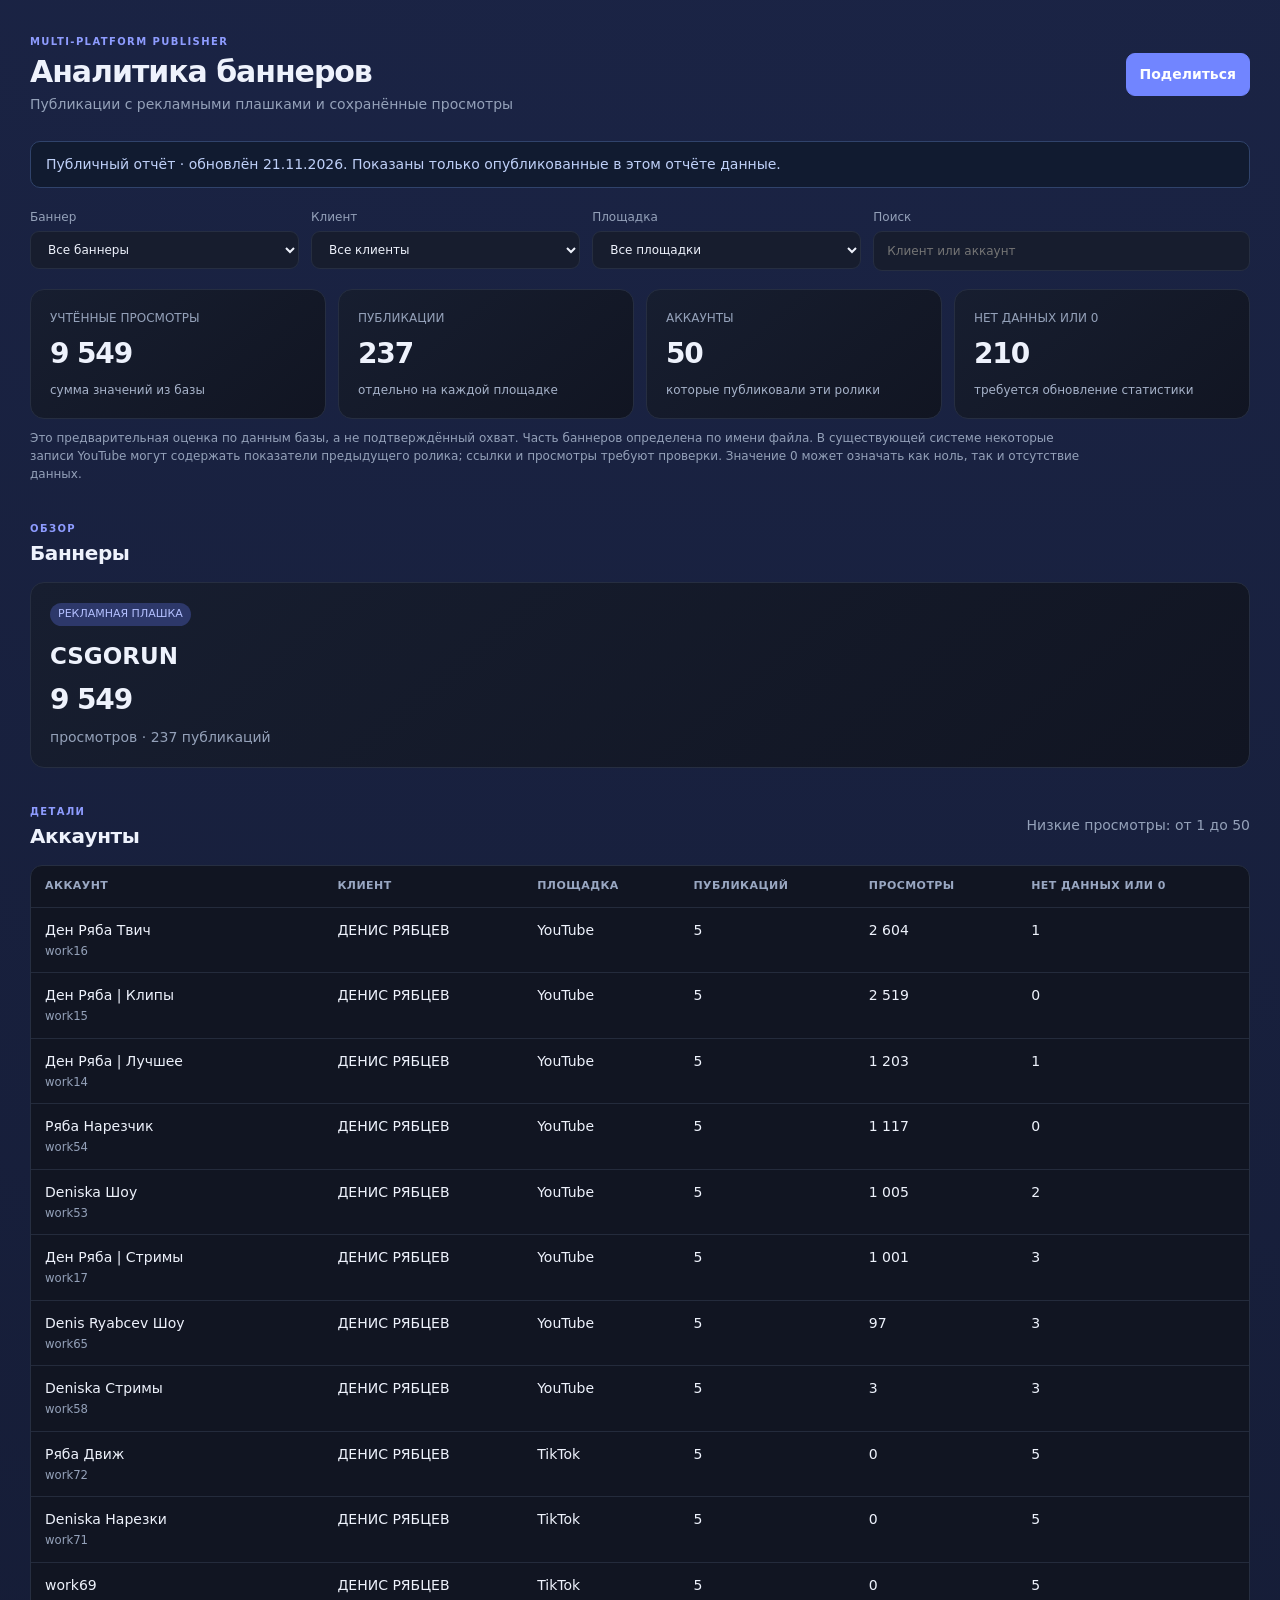
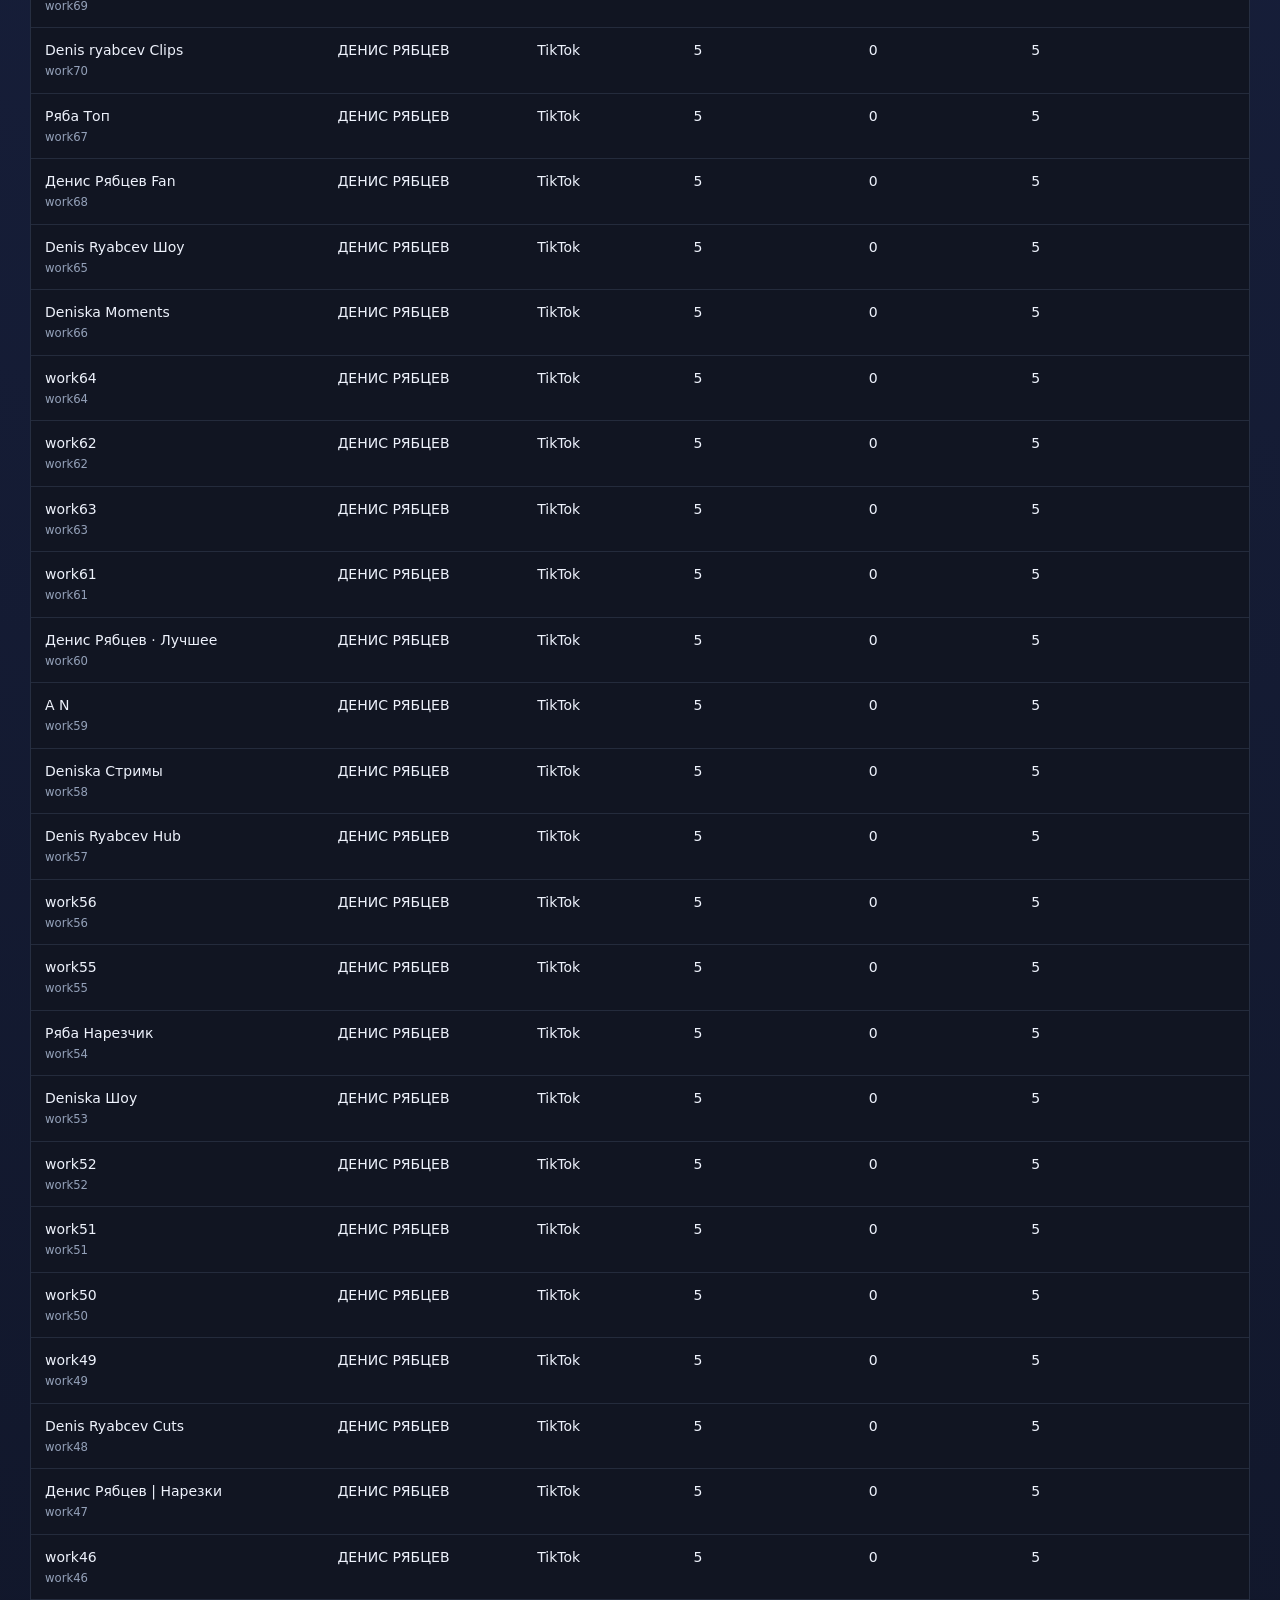
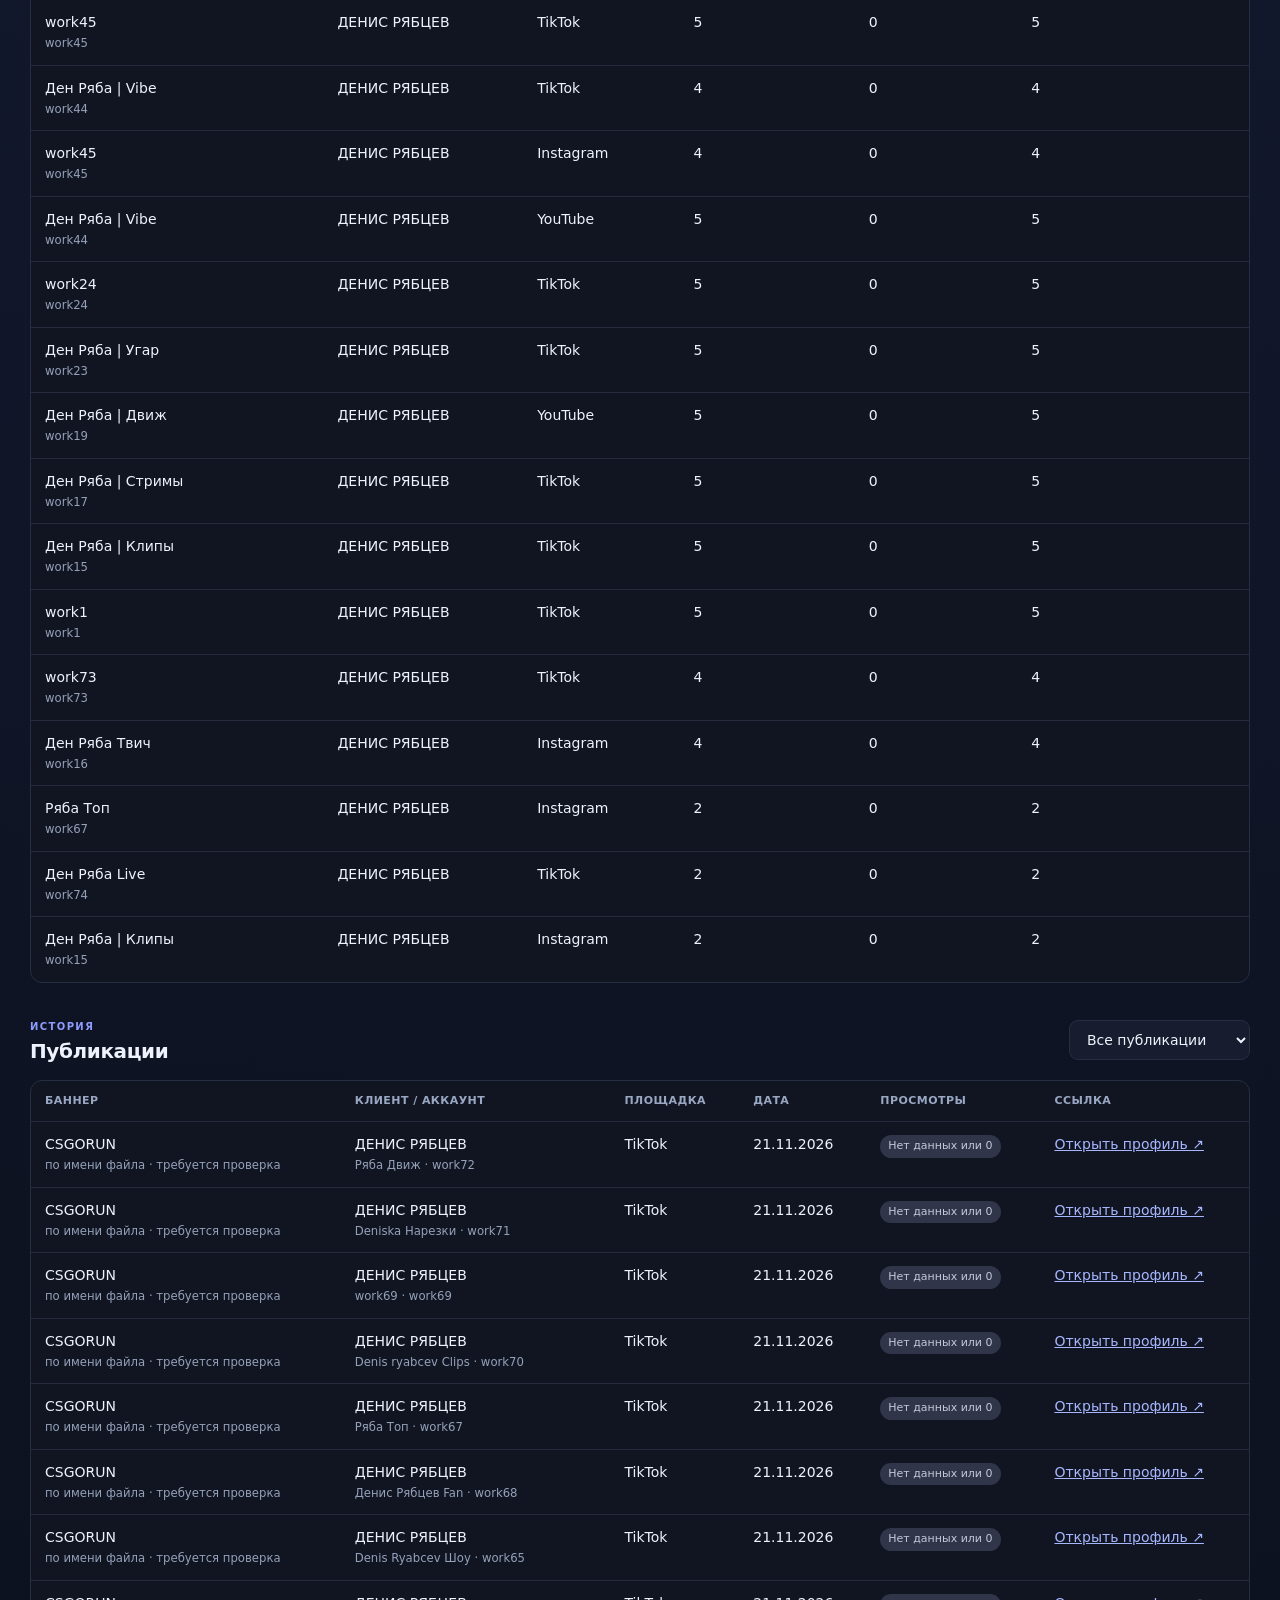
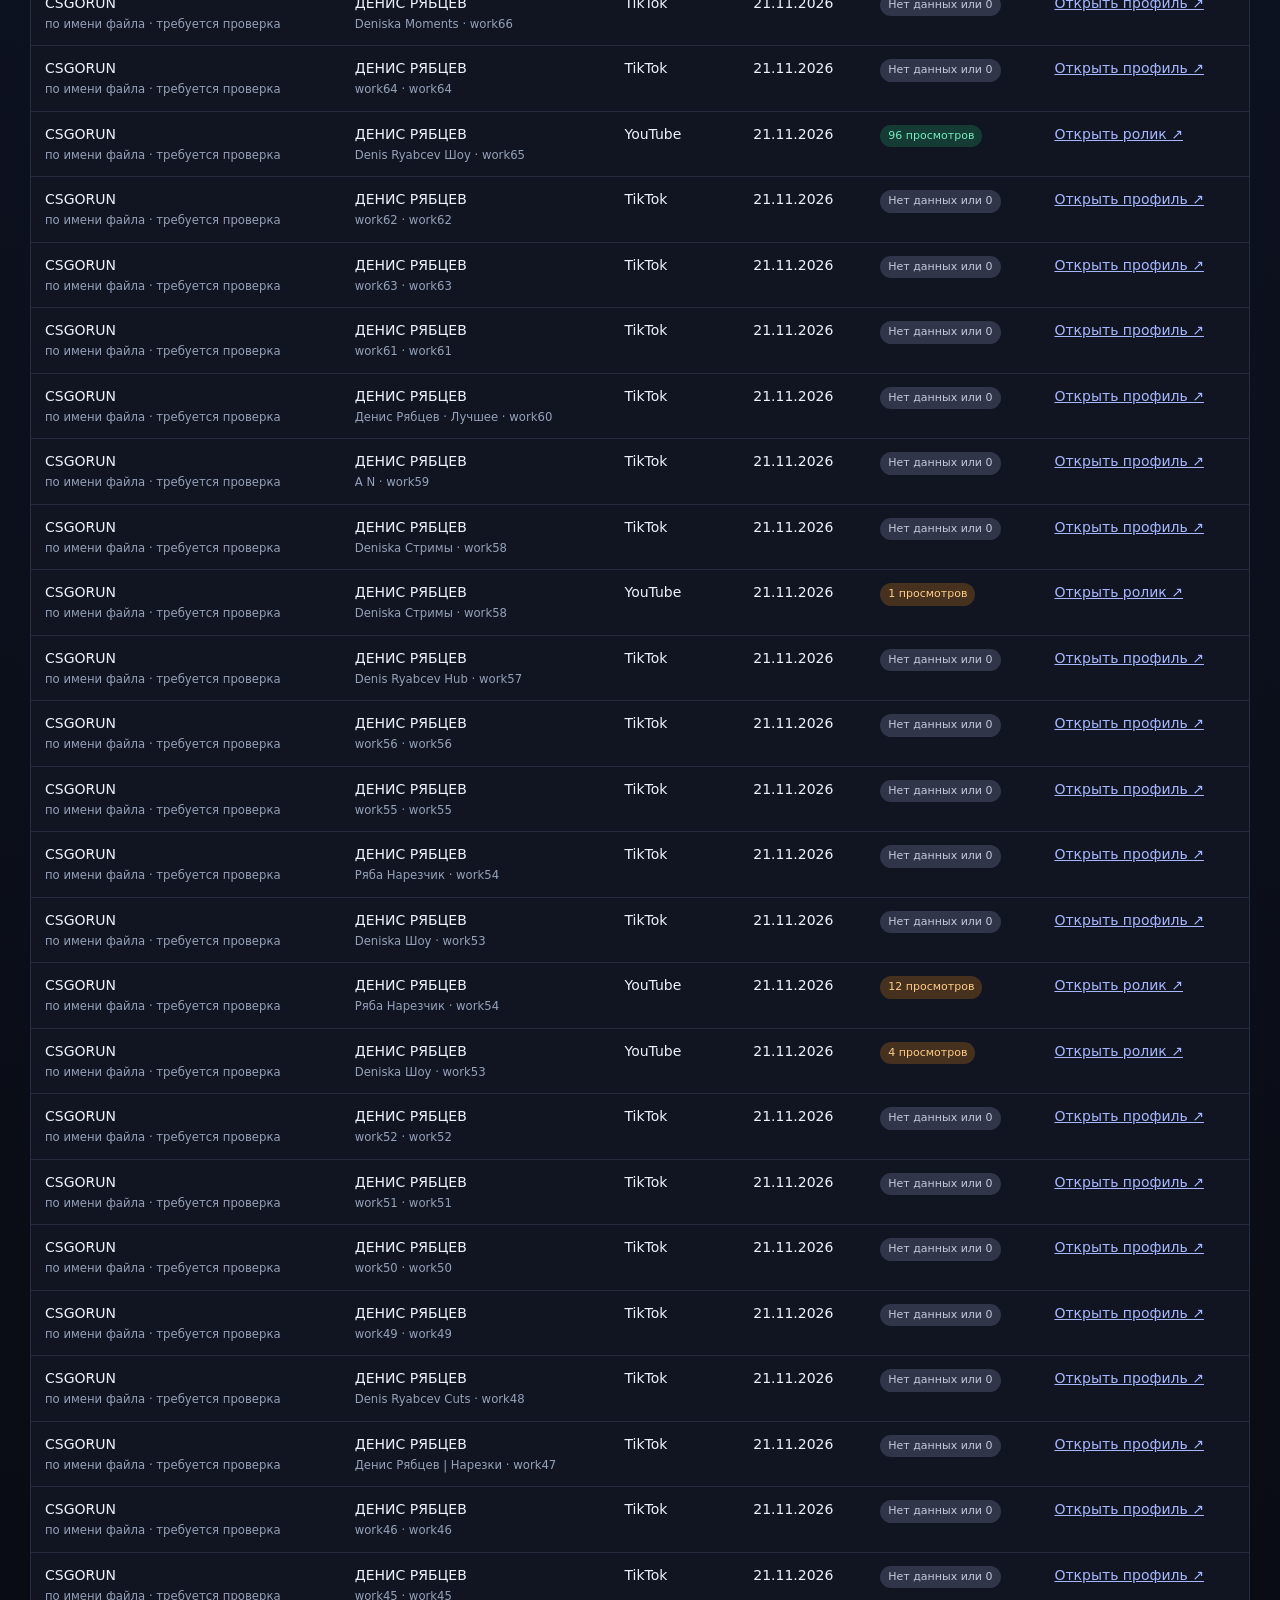
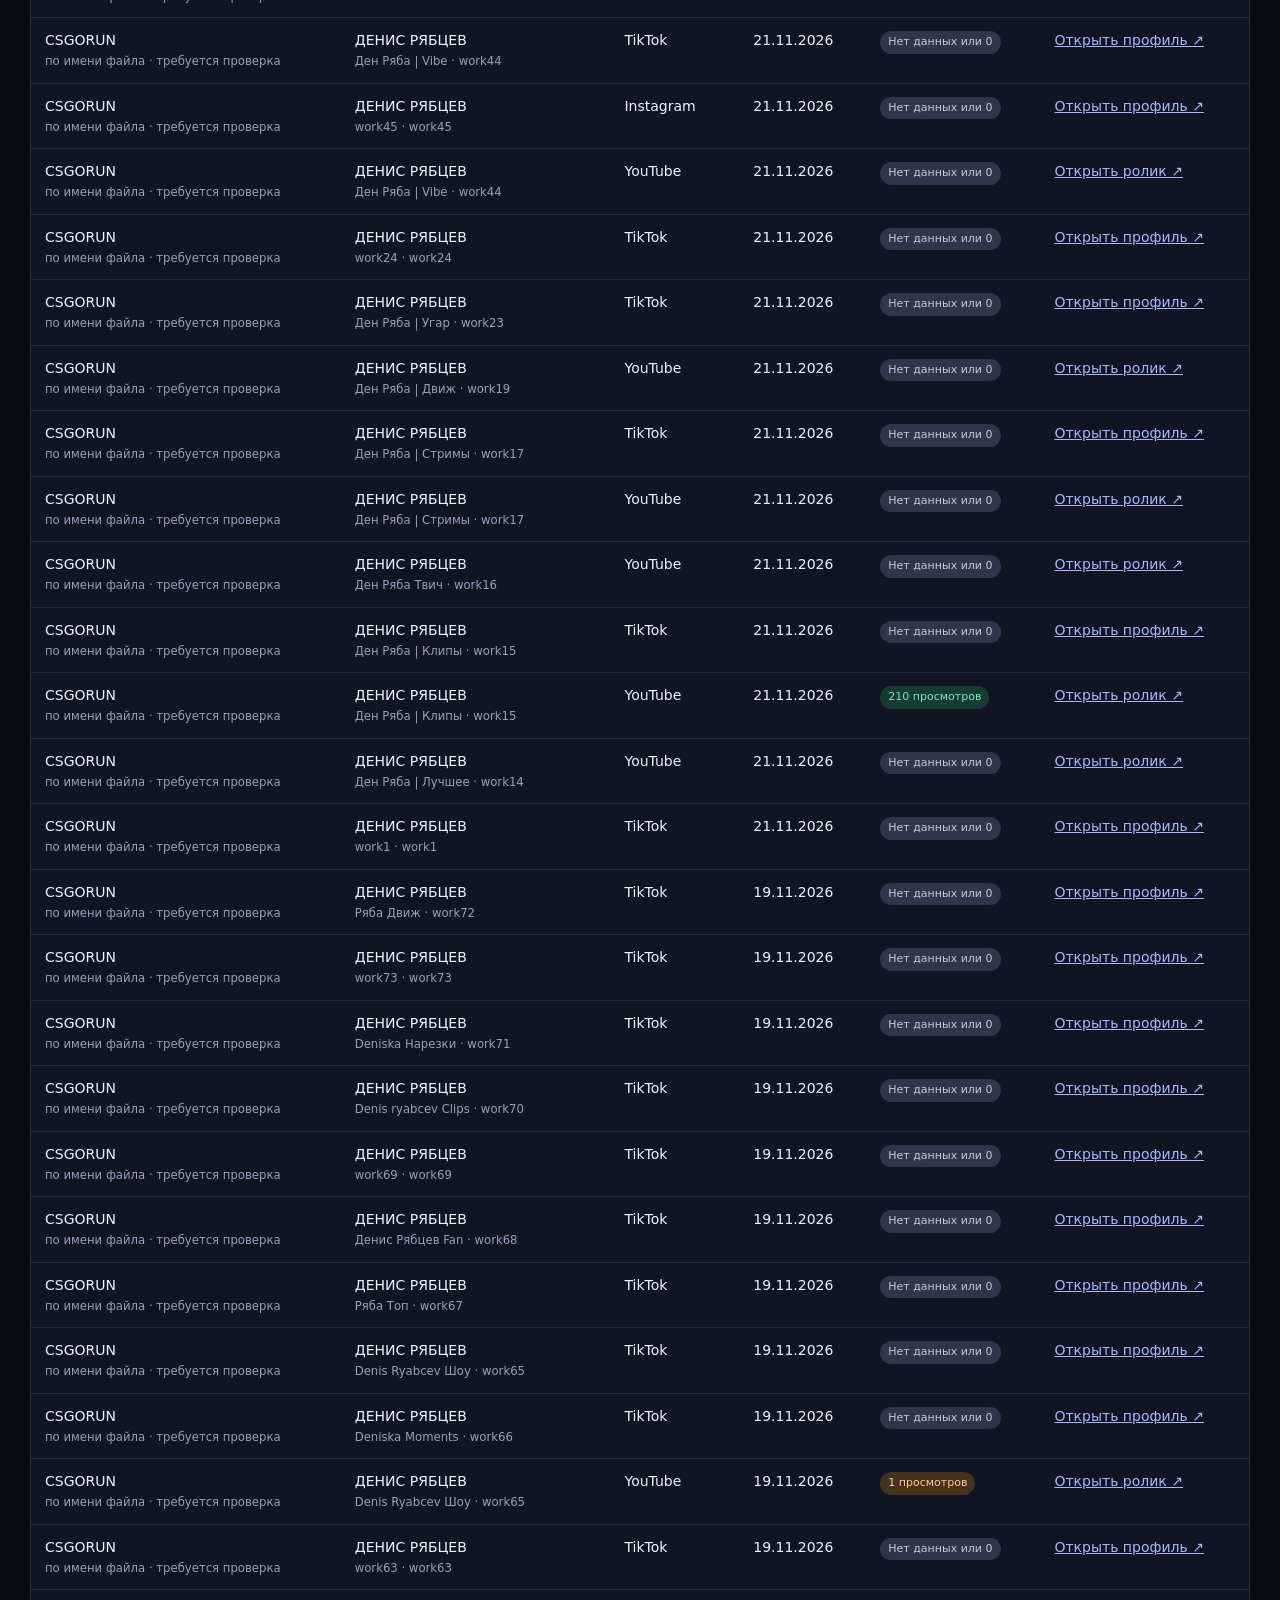
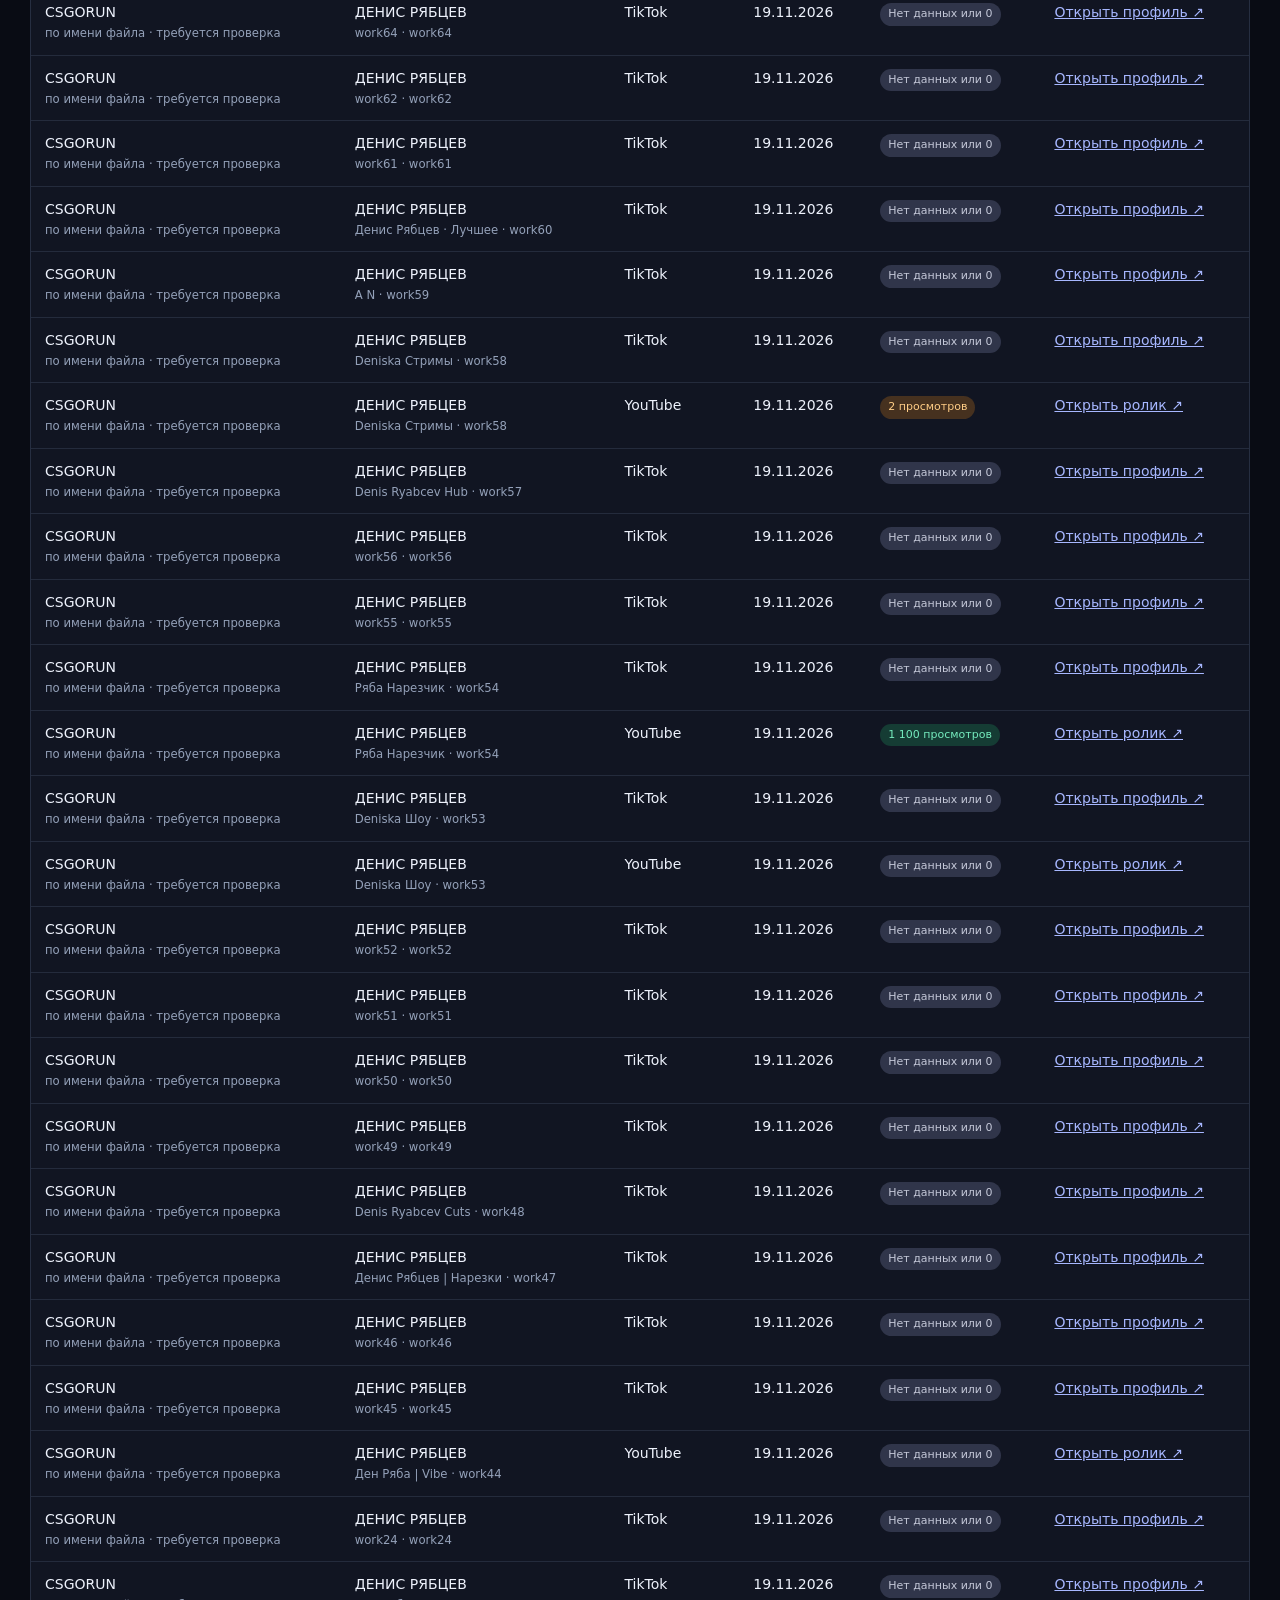
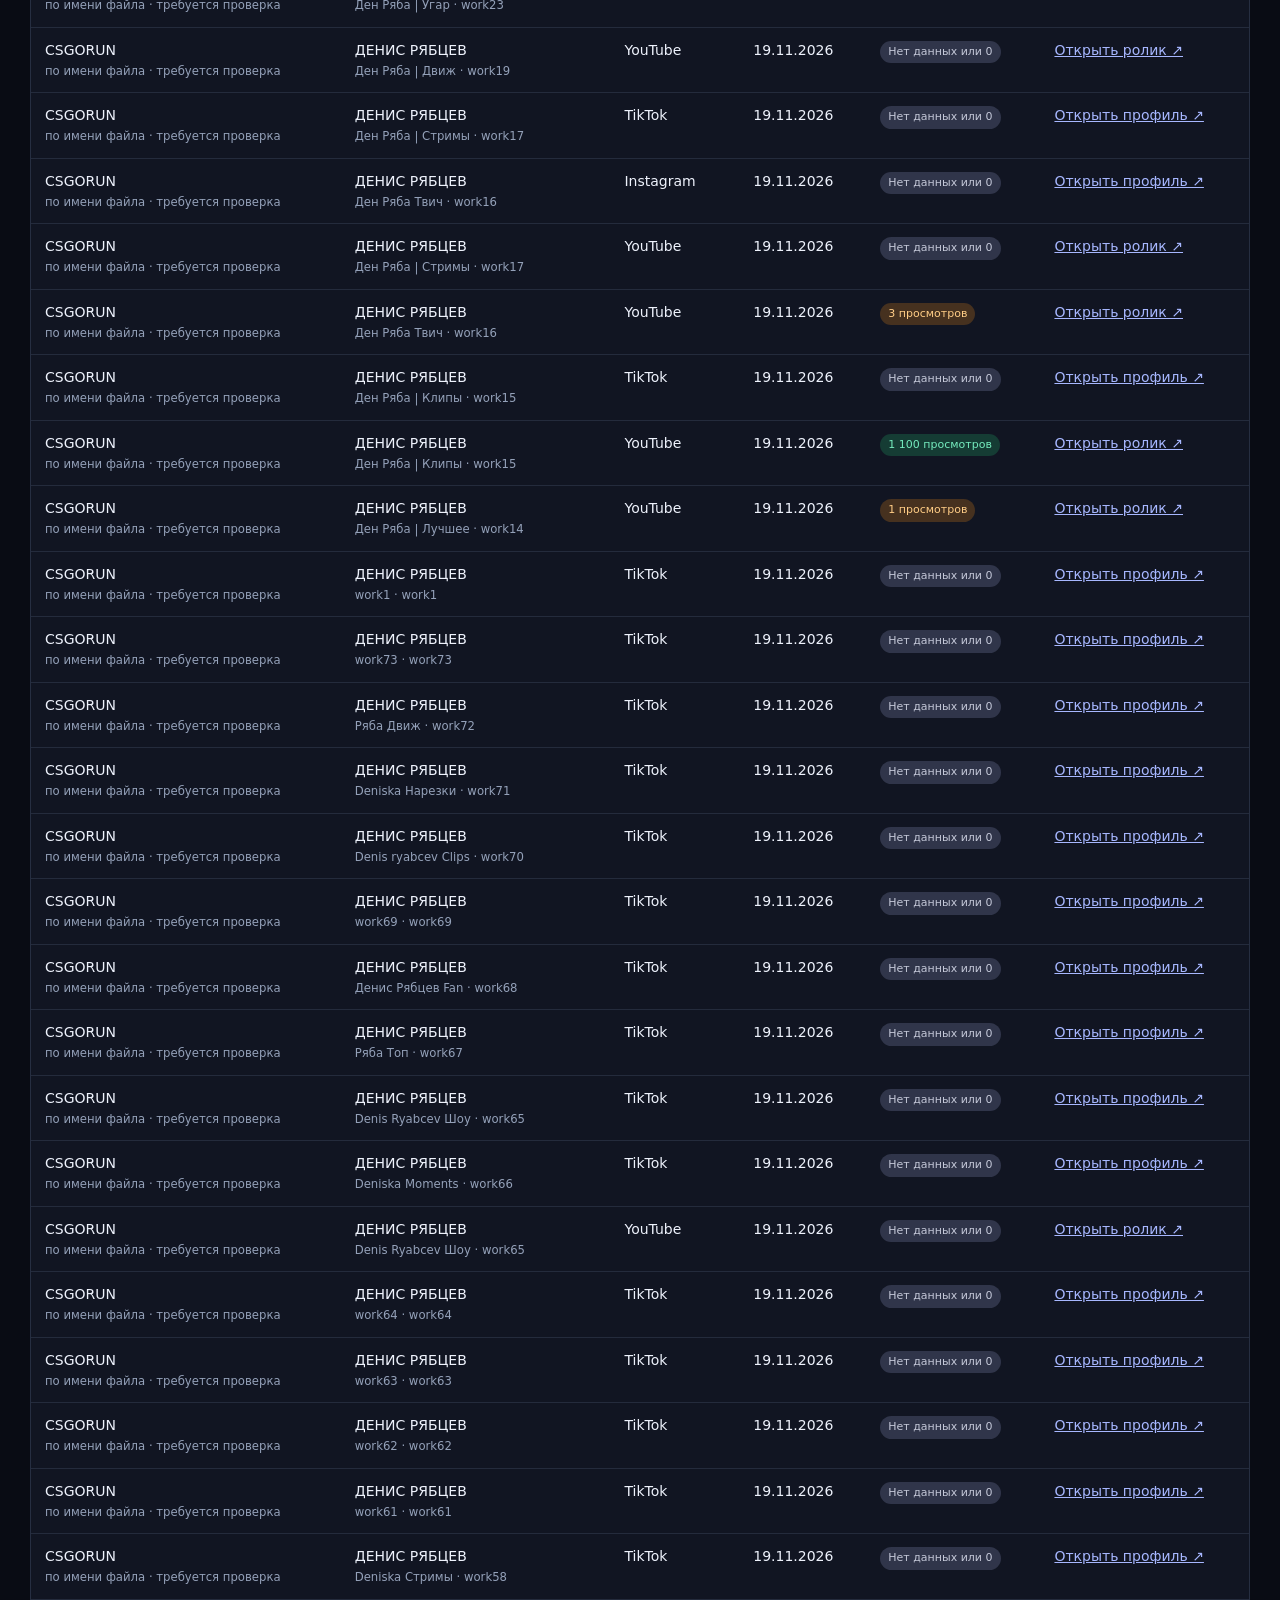
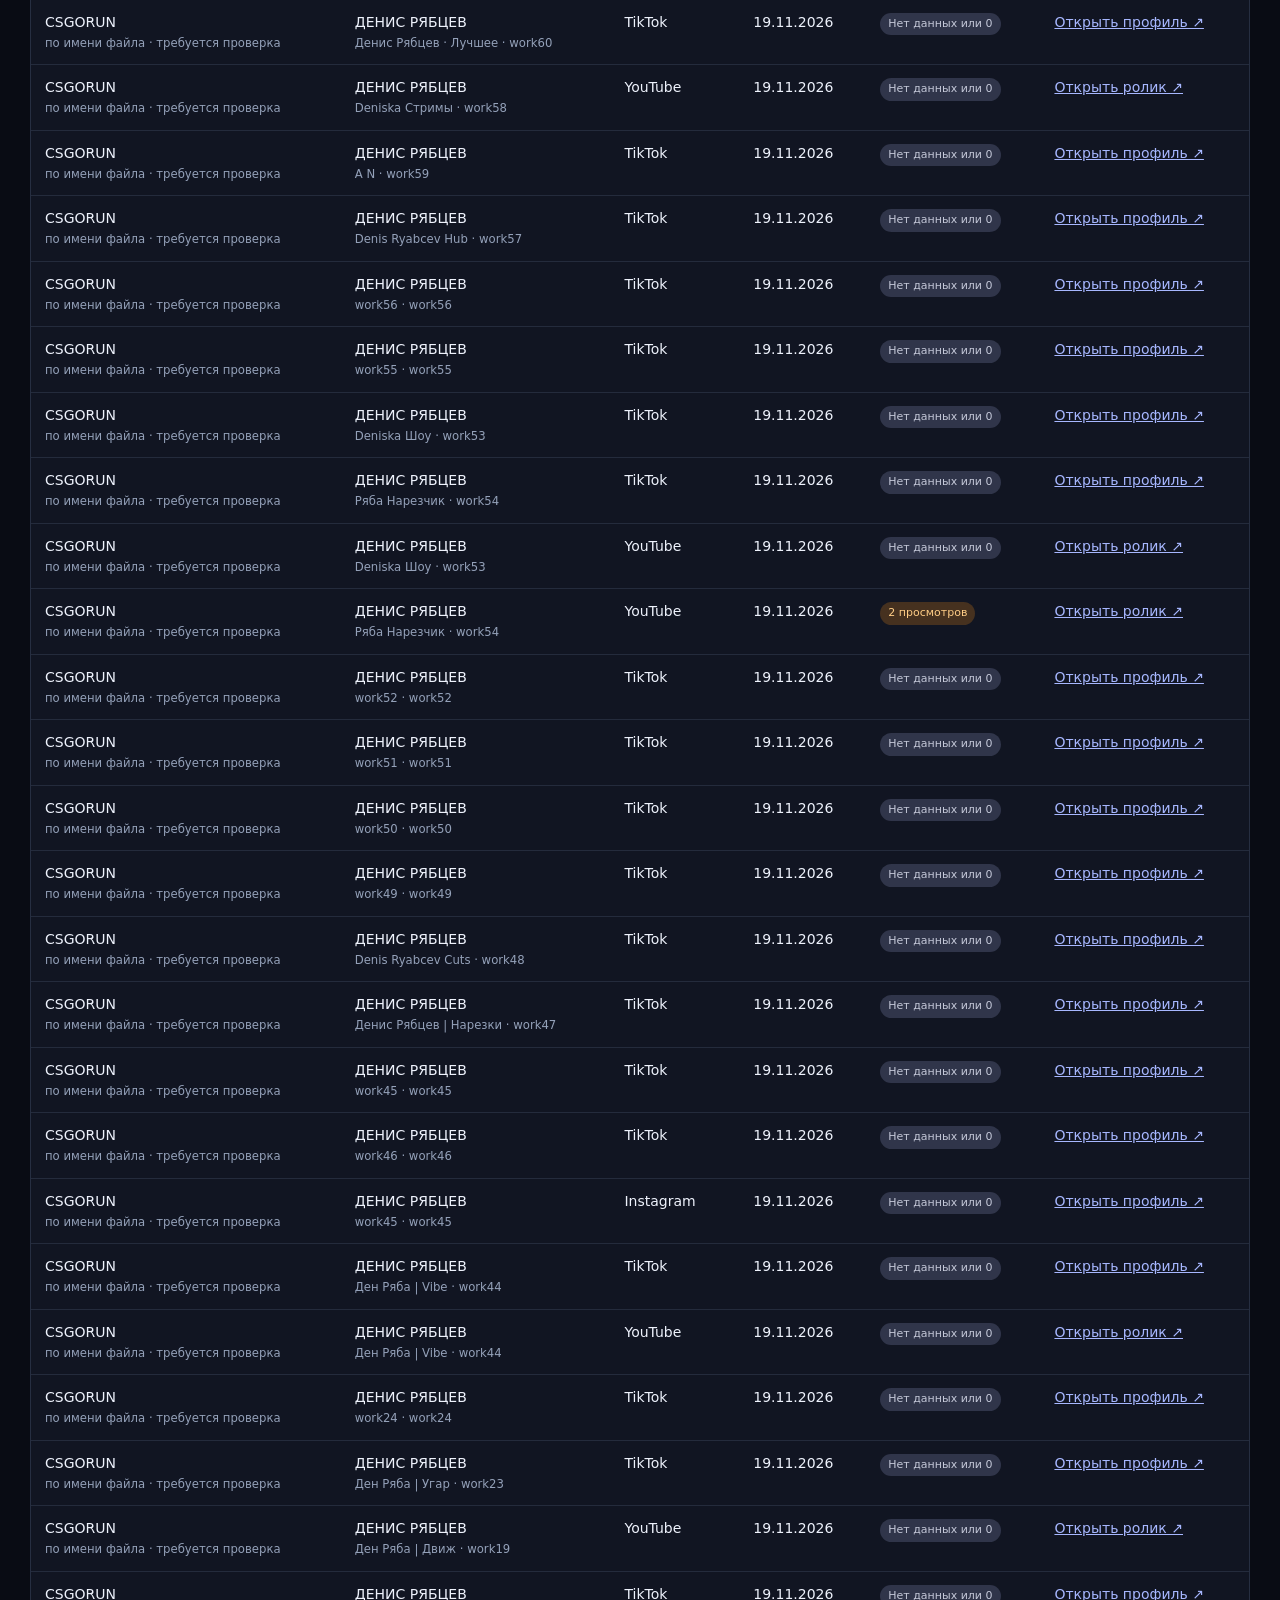
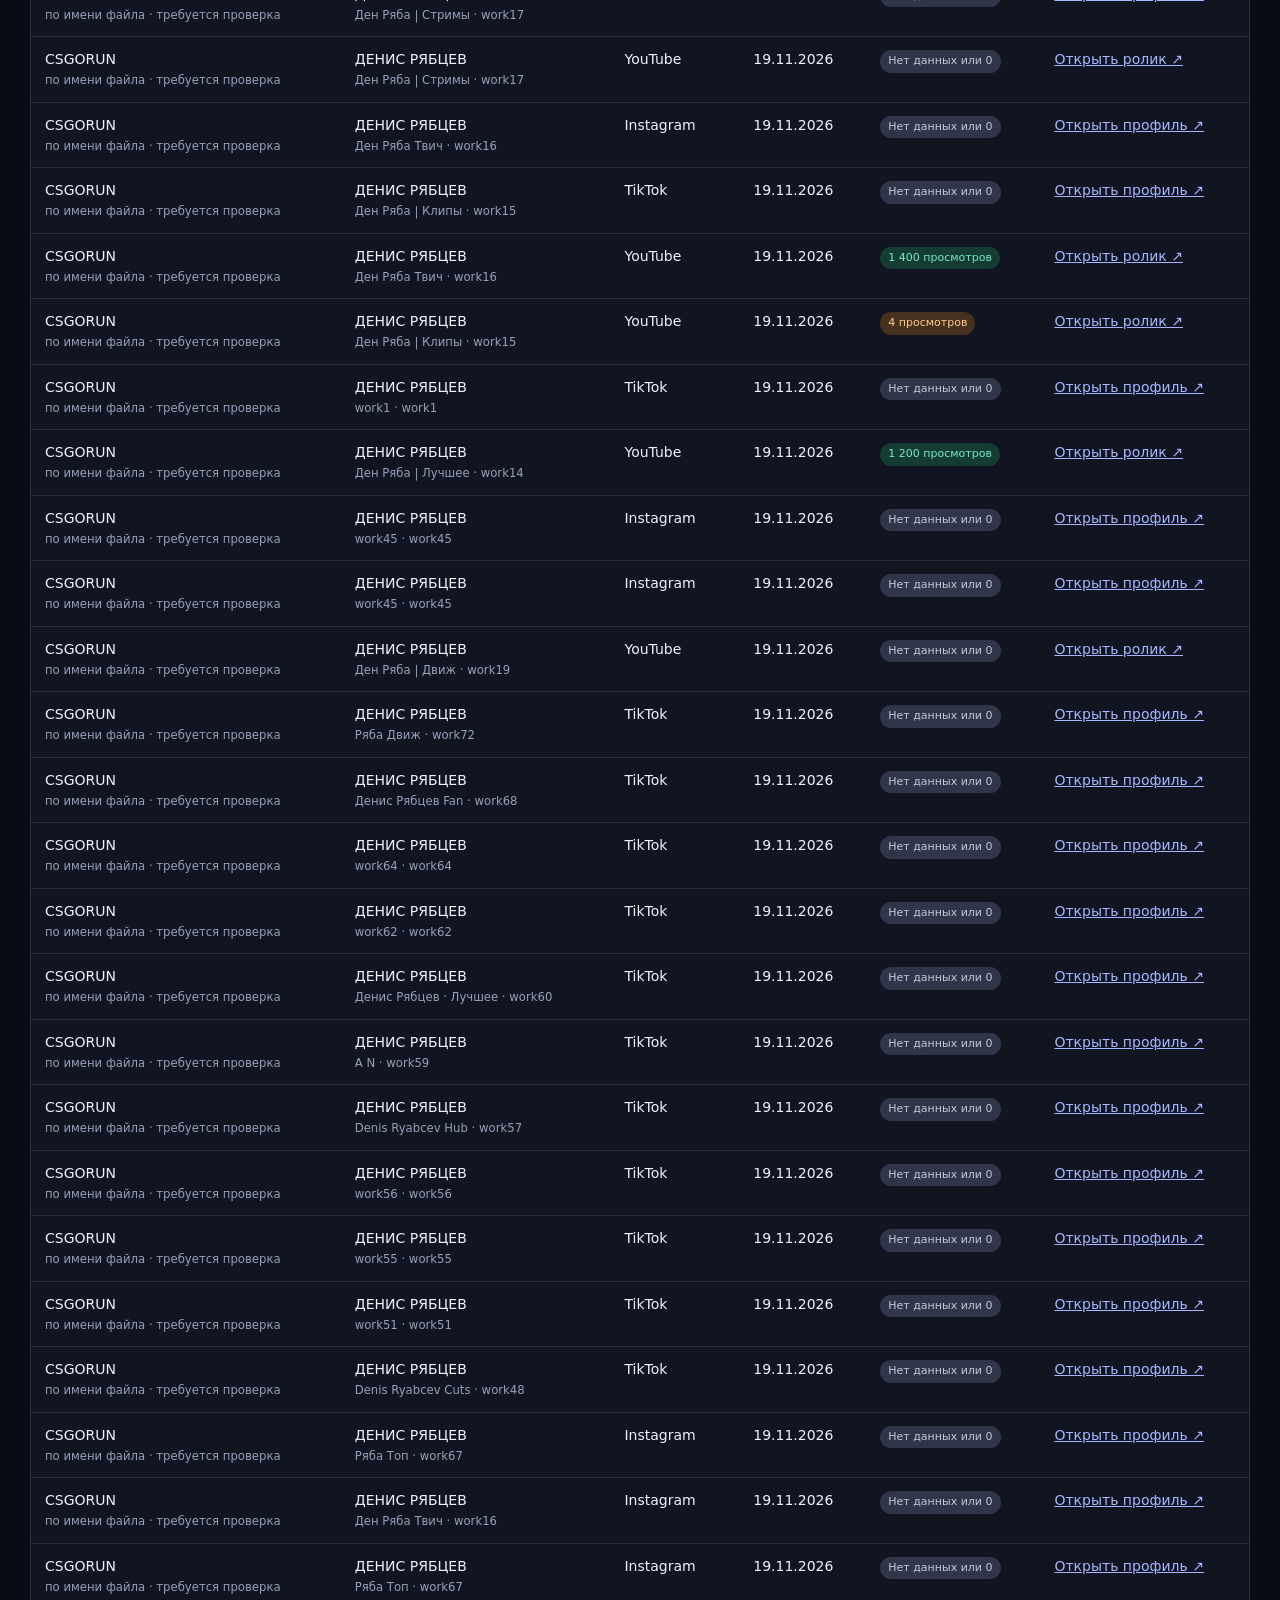
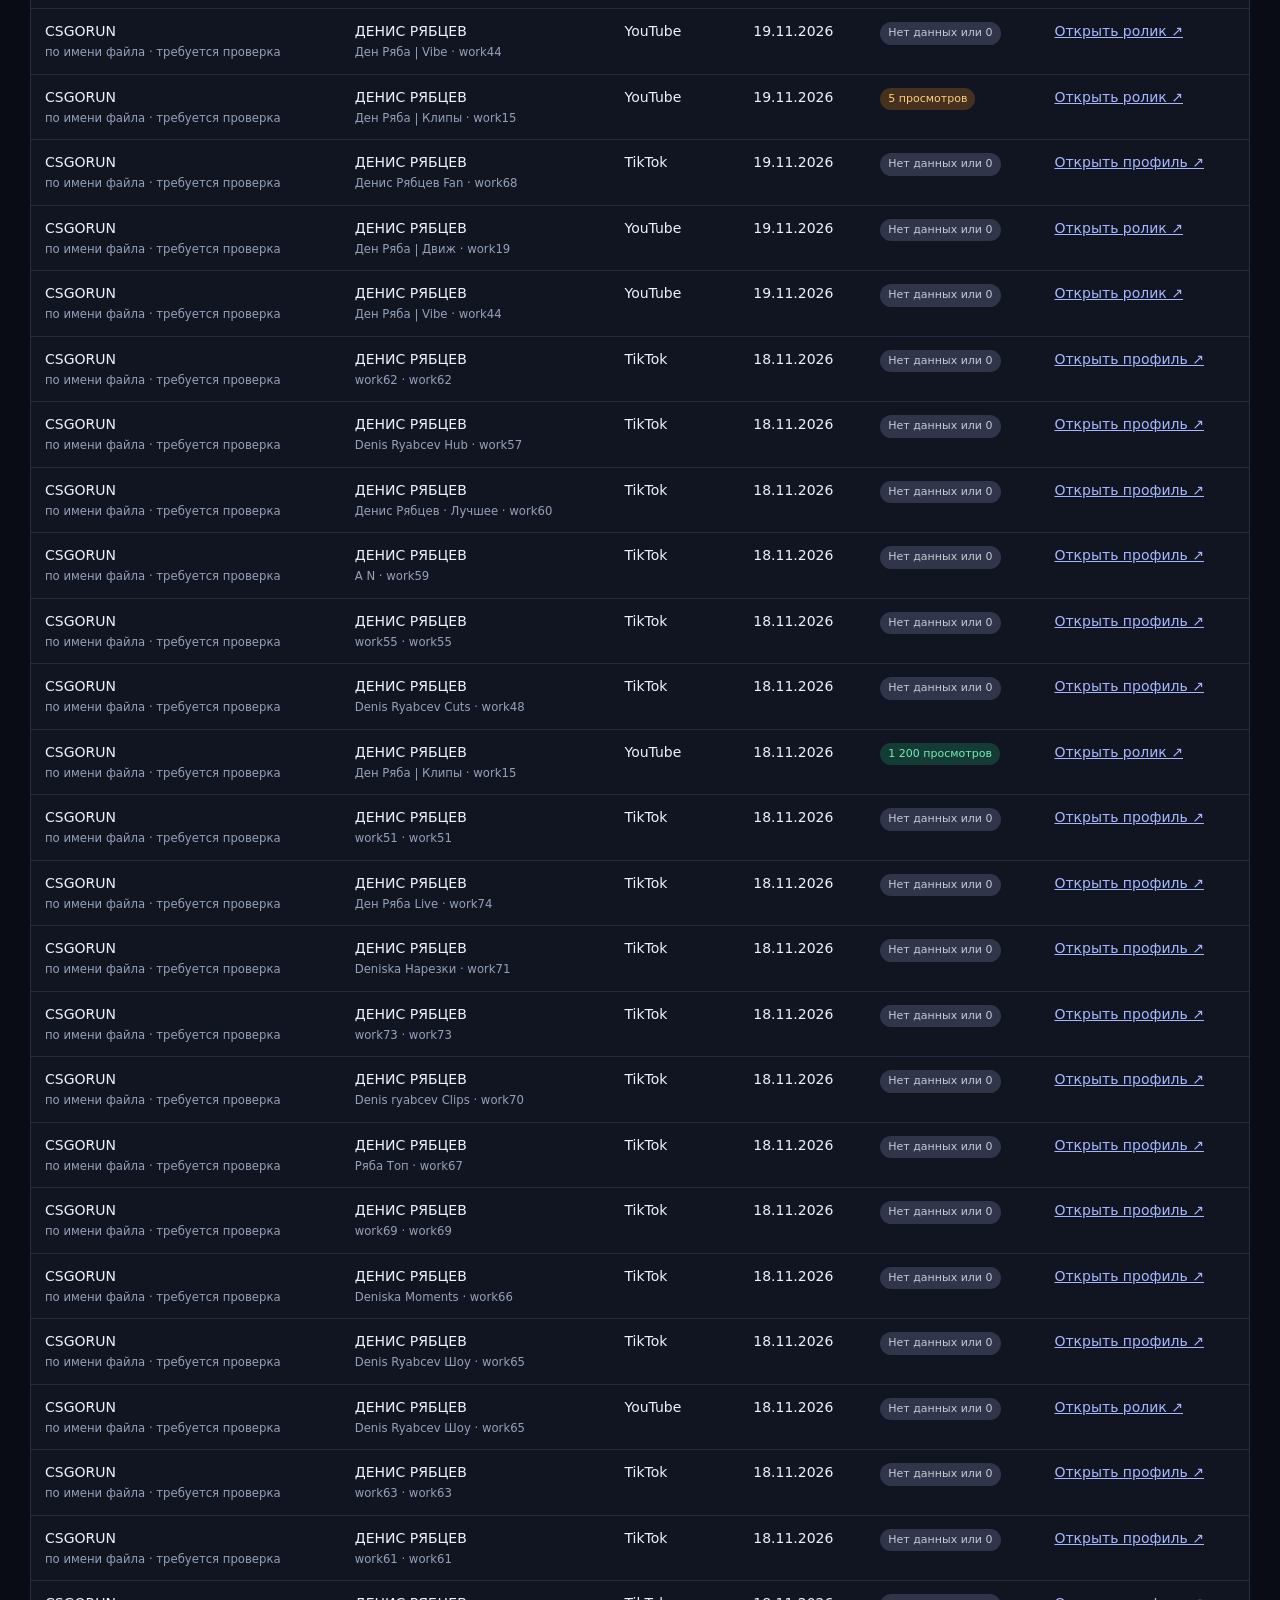
==== csgorun/index.html @ 3b5a2d5f "Publish banner reports" ====
<!doctype html>
<html lang="ru">
<head>
  <meta charset="utf-8">
  <meta name="viewport" content="width=device-width, initial-scale=1">
  <title>Аналитика рекламных баннеров</title>
  <link rel="stylesheet" href="banner-analytics.css">
</head>
<body>
  <main class="shell">
    <header class="top">
      <div><div class="eyebrow">MULTI-PLATFORM PUBLISHER</div><h1>Аналитика баннеров</h1><p>Публикации с рекламными плашками и сохранённые просмотры</p></div>
      <div class="top-actions"><a class="button ghost local-only" href="/">← Панель</a><button id="scan" class="button ghost local-only">Искать баннеры</button><button id="share" class="button primary">Поделиться</button></div>
    </header>
    <div id="notice" class="notice">Загружаем данные…</div>
    <section class="filters">
      <label>Баннер <select id="banner"><option value="">Все баннеры</option></select></label>
      <label>Клиент <select id="person"><option value="">Все клиенты</option></select></label>
      <label>Площадка <select id="platform"><option value="">Все площадки</option><option value="youtube">YouTube</option><option value="tiktok">TikTok</option><option value="instagram">Instagram</option></select></label>
      <label>Поиск <input id="search" placeholder="Клиент или аккаунт"></label>
    </section>
    <section class="metrics" id="metrics"></section>
    <p class="explanation">Это предварительная оценка по данным базы, а не подтверждённый охват. Часть баннеров определена по имени файла. В существующей системе некоторые записи YouTube могут содержать показатели предыдущего ролика; ссылки и просмотры требуют проверки. Значение 0 может означать как ноль, так и отсутствие данных.</p>
    <section><div class="section-head"><div><span class="eyebrow">ОБЗОР</span><h2>Баннеры</h2></div></div><div class="banner-cards" id="cards"></div></section>
    <section><div class="section-head"><div><span class="eyebrow">ДЕТАЛИ</span><h2>Аккаунты</h2></div><span class="muted">Низкие просмотры: от 1 до 50</span></div><div id="accounts"></div></section>
    <section><div class="section-head"><div><span class="eyebrow">ИСТОРИЯ</span><h2>Публикации</h2></div><select id="view-filter" aria-label="Фильтр просмотров"><option value="all">Все публикации</option><option value="low">Мало просмотров</option><option value="unknown">Нет данных или 0</option></select></div><div id="publications"></div></section>
    <section class="local-only"><div class="section-head"><div><span class="eyebrow">ПРОВЕРКА</span><h2>Неопределённые публикации</h2><p>Можно вручную указать баннер. Показаны последние 500 записей с именем файла.</p></div><button class="button ghost" id="toggle-unassigned">Показать</button></div><div id="unassigned" hidden></div></section>
    <footer>Статистика по рекламным плашкам · Не является измерением уникальных зрителей</footer>
  </main>
  <script src="banner-analytics.js"></script>
</body>
</html>
---- csgorun/banner-analytics.css ----
:root{color-scheme:dark;--bg:#090c14;--panel:#121725;--line:#262e41;--text:#eef2fc;--muted:#94a1b9;--accent:#7a8cff;--green:#41d2a2}
*{box-sizing:border-box}body{margin:0;background:radial-gradient(circle at 65% -10%,#202b54 0,transparent 38%),var(--bg);color:var(--text);font:14px/1.5 system-ui,-apple-system,Segoe UI,sans-serif}.shell{max-width:1440px;margin:auto;padding:34px 30px}.top,.section-head{display:flex;align-items:center;justify-content:space-between;gap:16px}.top{margin-bottom:26px}.top-actions{display:flex;gap:8px;flex-wrap:wrap}h1,h2,p{margin:0}h1{font-size:30px;letter-spacing:-.035em}h2{font-size:20px;letter-spacing:-.02em}.top p,.section-head p,.muted{color:var(--muted)}.eyebrow{font-size:10px;font-weight:800;color:#8e9cff;letter-spacing:.14em}.button,select,input{border:1px solid var(--line);border-radius:9px;color:var(--text);background:#171d2e;padding:10px 13px;font:inherit}.button{cursor:pointer;text-decoration:none;text-align:center;font-weight:650}.button:hover{border-color:#7282e1}.primary{background:#7185ff;color:#fff;border-color:#7185ff}.ghost{background:#171d2e}.notice{border:1px solid #30436b;color:#bfd0f8;background:#111b30;padding:12px 15px;border-radius:10px;margin-bottom:20px}.filters{display:grid;grid-template-columns:1fr 1fr 1fr 1.4fr;gap:12px;margin-bottom:18px}.filters label{display:flex;flex-direction:column;gap:5px;color:var(--muted);font-size:12px}select,input{width:100%;min-width:0}section{margin-bottom:32px}.metrics{display:grid;grid-template-columns:repeat(4,1fr);gap:12px;margin-bottom:10px}.metric,.banner-card{background:linear-gradient(140deg,#171e30,#111522);border:1px solid var(--line);border-radius:14px;padding:19px}.metric-label{color:var(--muted);font-size:12px}.metric-value{font-weight:750;font-size:28px;letter-spacing:-.04em;margin:6px 0}.metric-note{font-size:12px;color:#a6b2c9}.explanation{color:var(--muted);font-size:12px;margin-bottom:34px;max-width:1050px}.section-head{margin-bottom:14px}.banner-cards{display:grid;grid-template-columns:repeat(auto-fit,minmax(220px,1fr));gap:12px}.banner-card{cursor:pointer}.banner-card:hover{border-color:var(--accent)}.banner-card strong{font-size:18px}.banner-card .tag{display:inline-block;color:#b4c0ff;background:#2d386a;padding:3px 8px;border-radius:99px;font-size:11px}.big{font-size:23px;font-weight:750;margin:13px 0 0}.table-wrap{overflow:auto;border:1px solid var(--line);border-radius:12px;background:#111522}table{width:100%;border-collapse:collapse;text-align:left;min-width:750px}th,td{padding:12px 14px;border-bottom:1px solid #242b3c;vertical-align:top}tr:last-child td{border-bottom:0}th{color:#99a7c2;font-size:11px;text-transform:uppercase;letter-spacing:.04em}td small{display:block;color:var(--muted);margin-top:2px}.state{display:inline-block;border-radius:20px;padding:3px 8px;font-size:11px}.state.low{background:#46311f;color:#ffcd86}.state.unknown{background:#30354a;color:#c5c9d9}.state.ok{background:#153c34;color:#75ebbe}a{color:#a7b7ff}.text-button{color:#a7b7ff;background:none;border:0;cursor:pointer;font:inherit;padding:0}.empty{padding:24px;color:var(--muted);border:1px solid var(--line);border-radius:12px;background:#111522}.small{font-size:12px}.section-head select{width:auto}footer{padding:22px 0;color:#707e99;border-top:1px solid var(--line);font-size:12px}.public .local-only{display:none!important}@media(max-width:800px){.shell{padding:22px 16px}.top{align-items:flex-start;flex-direction:column}.filters,.metrics{grid-template-columns:repeat(2,1fr)}h1{font-size:26px}}
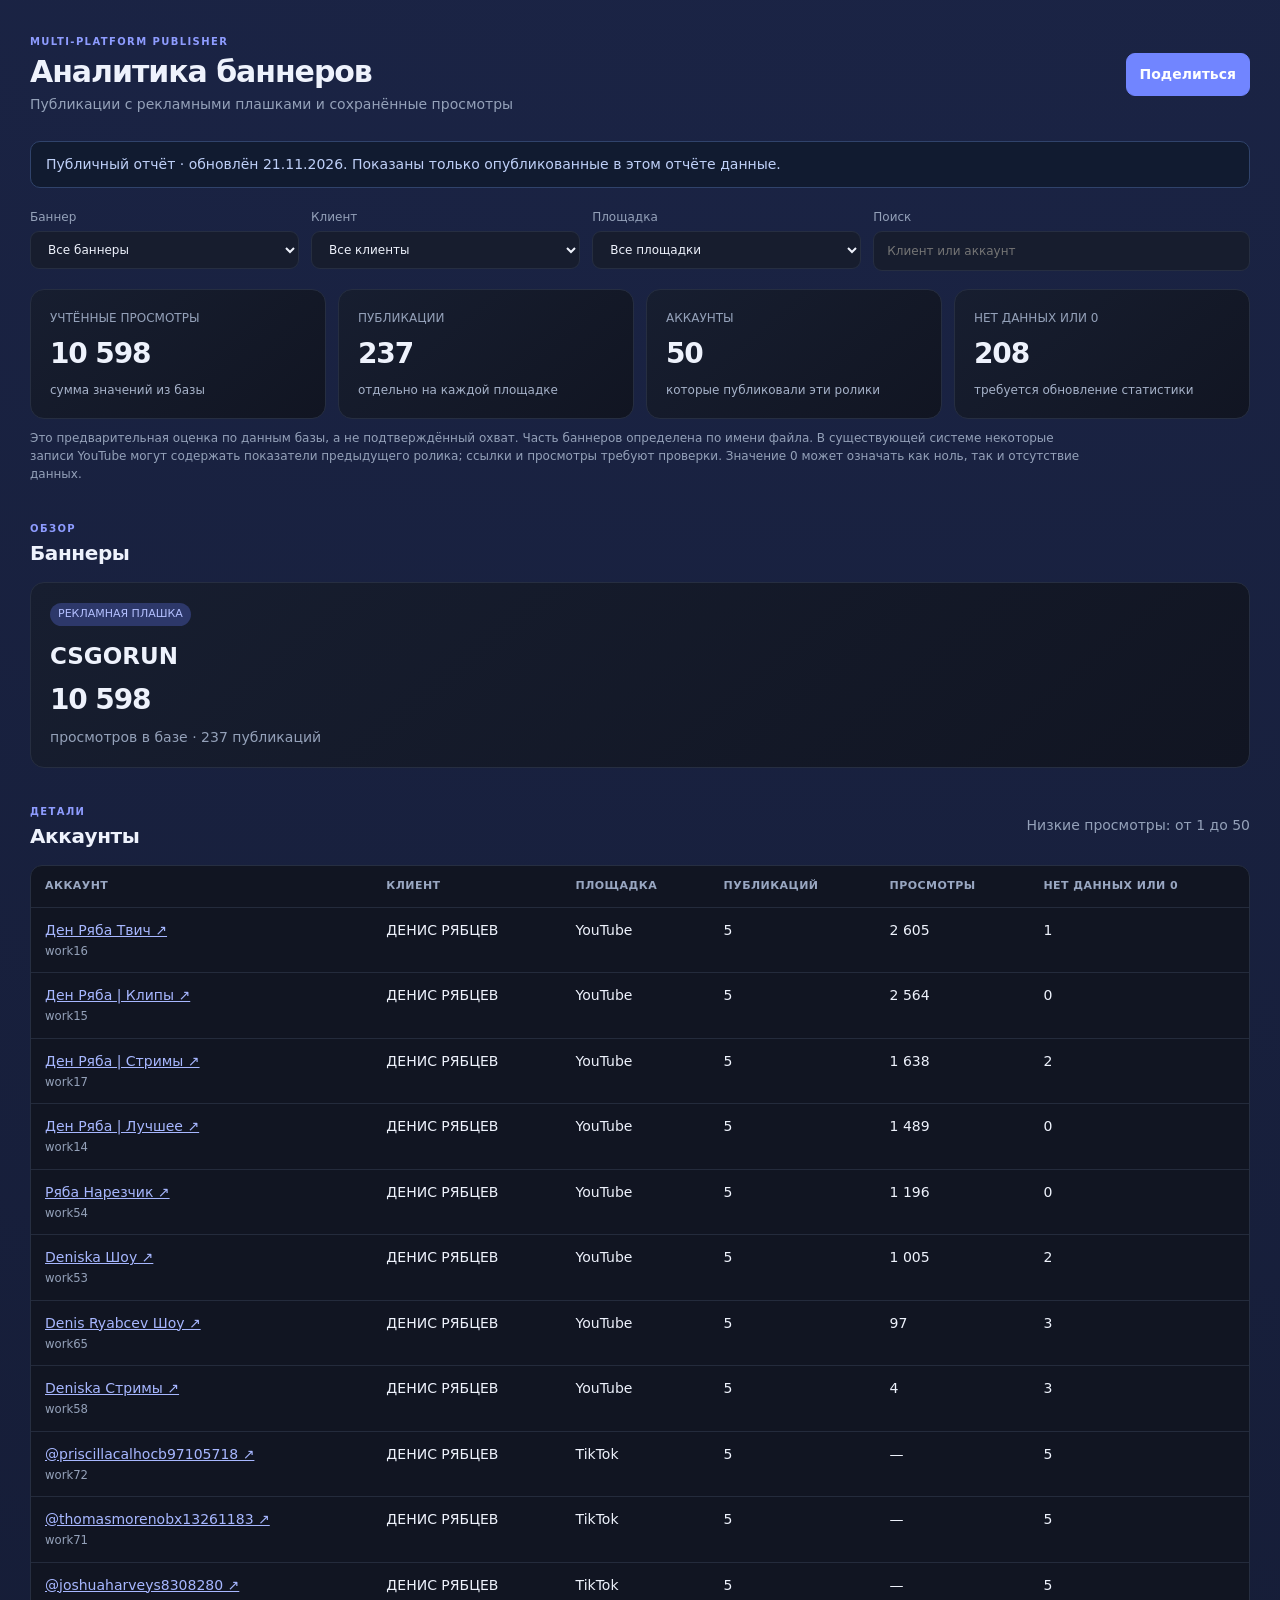
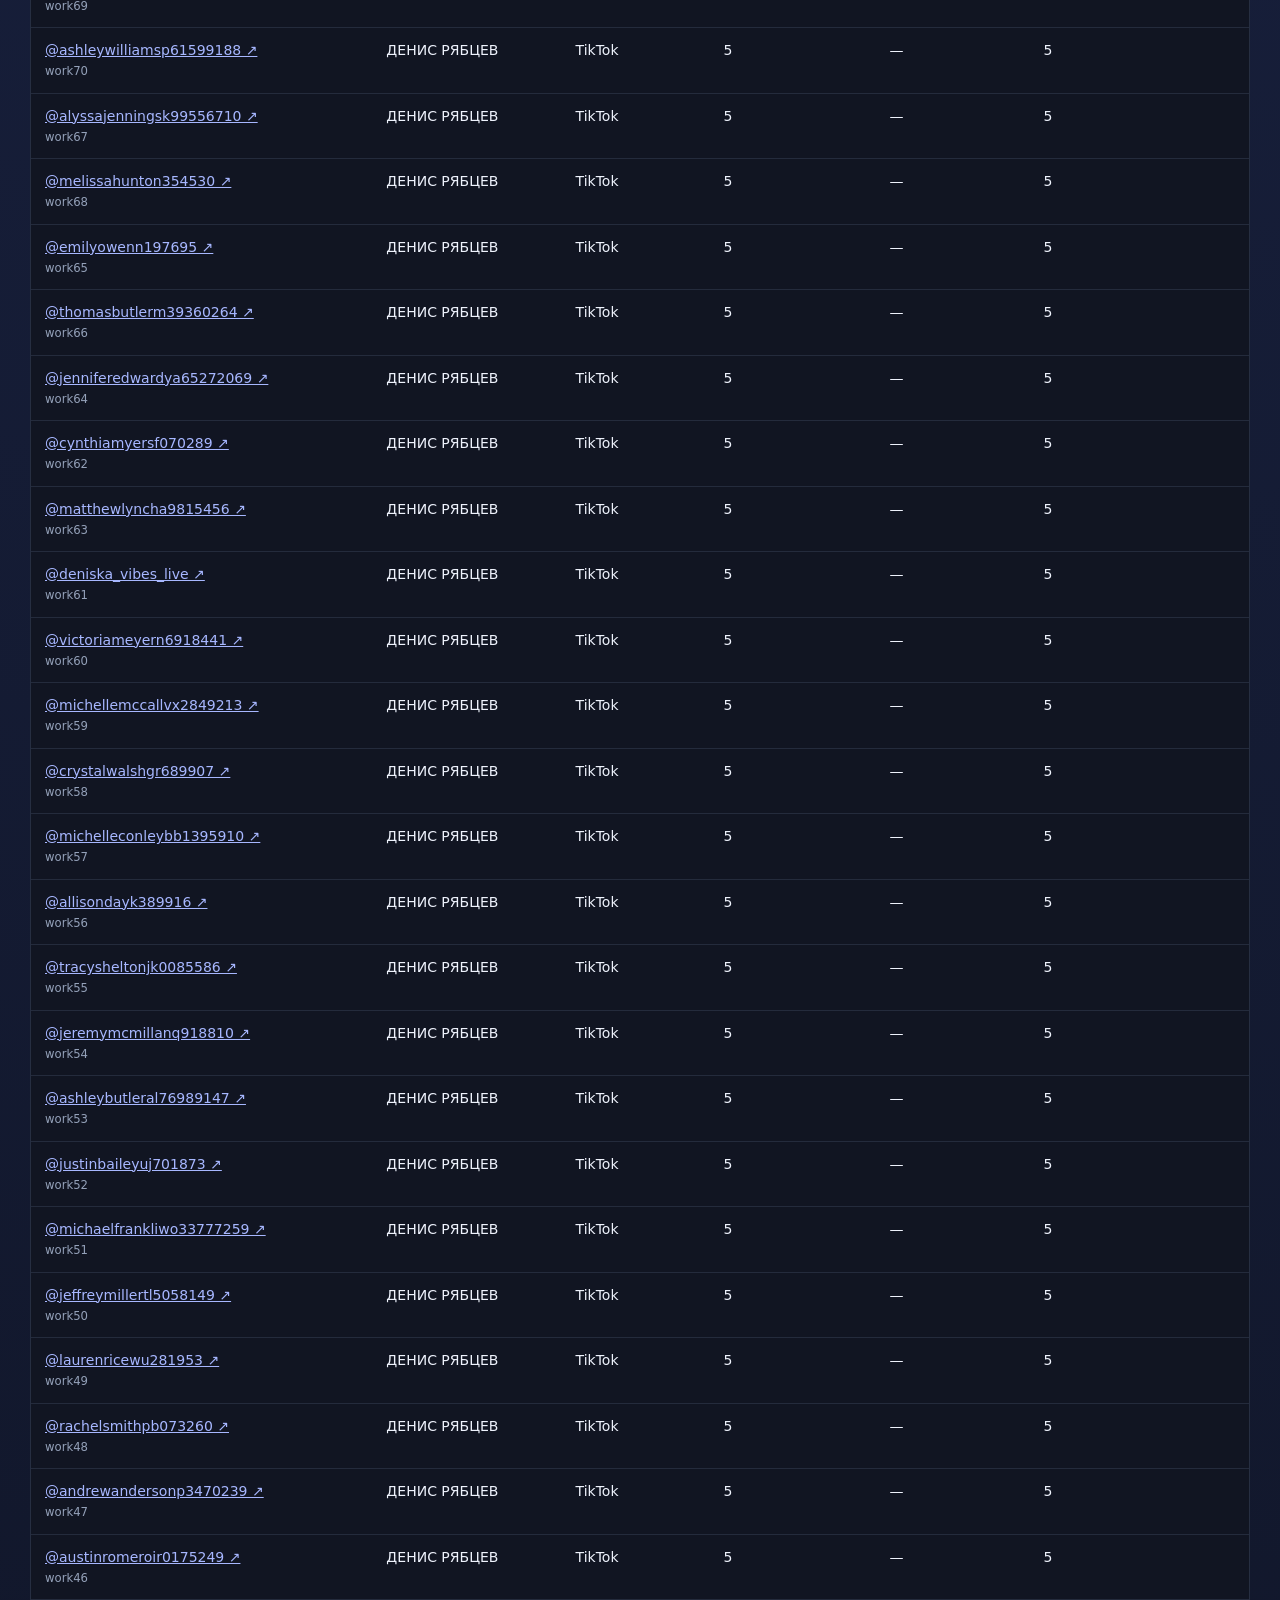
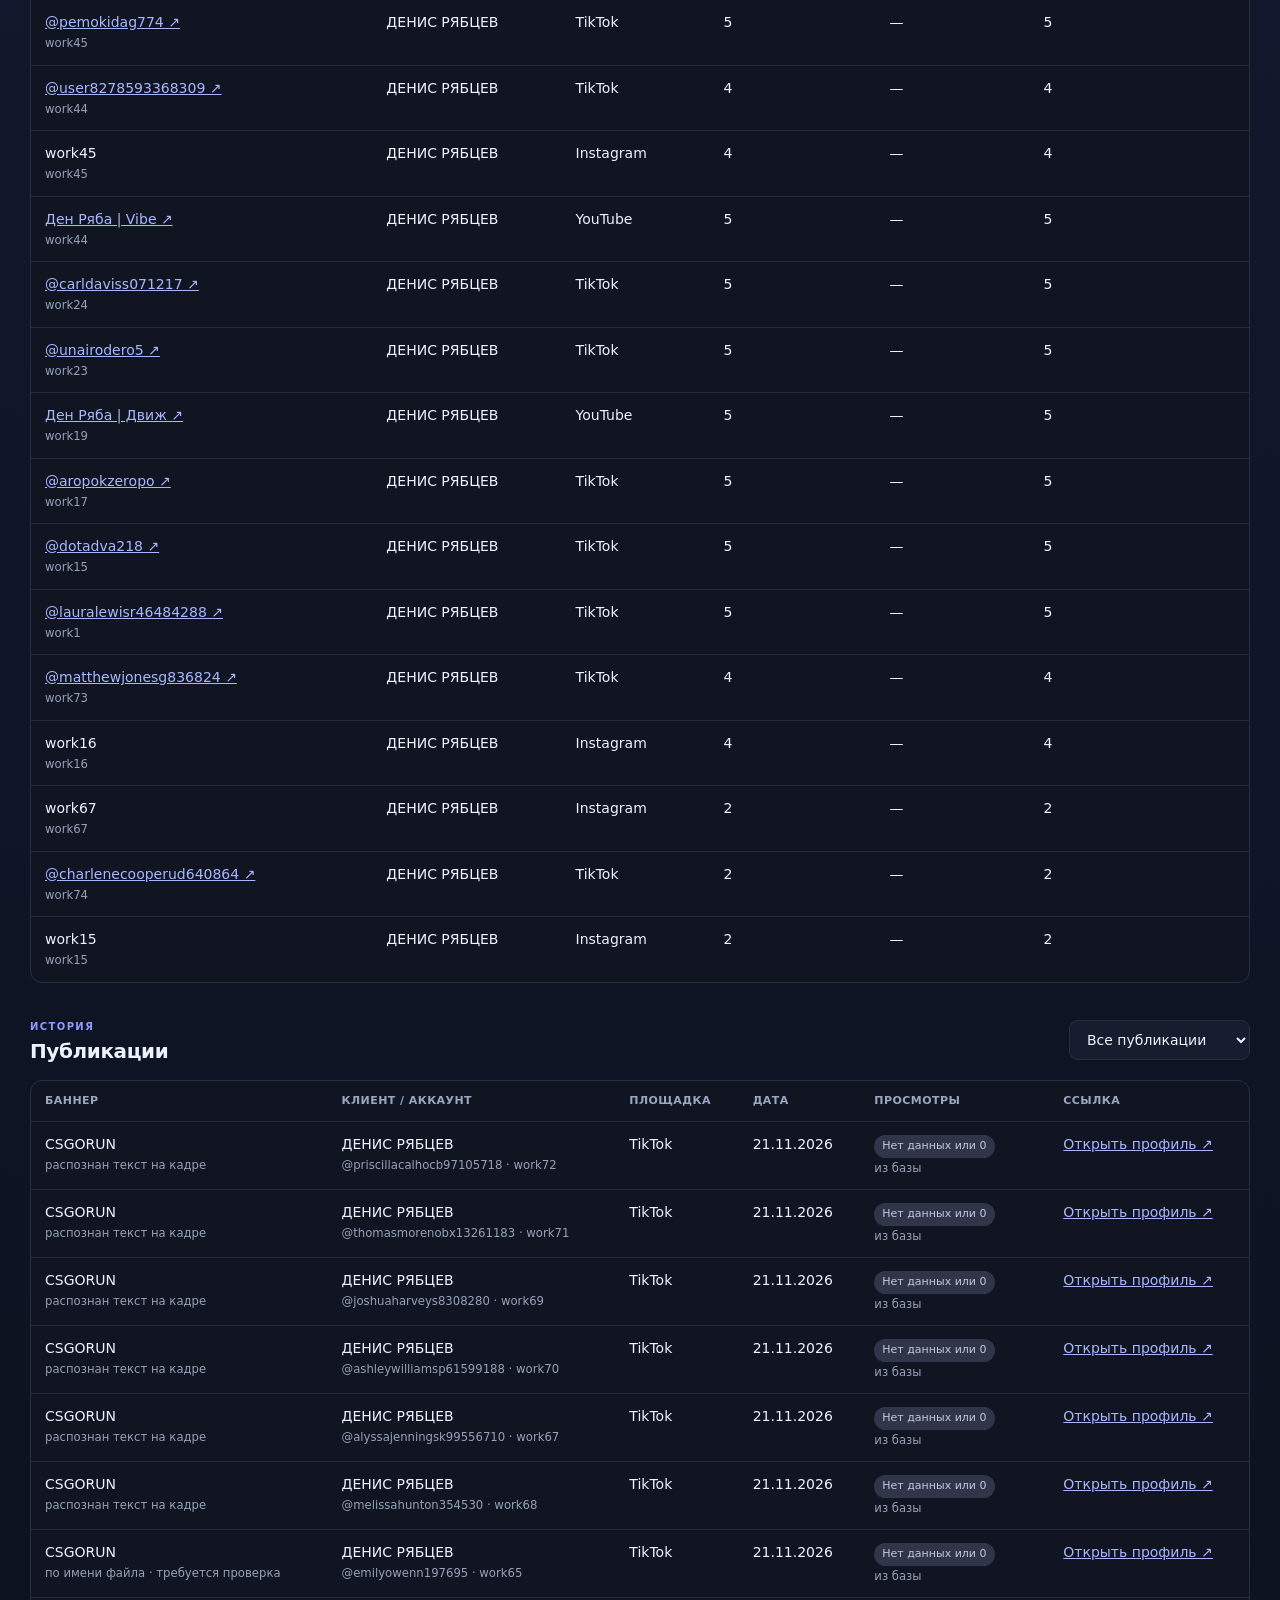
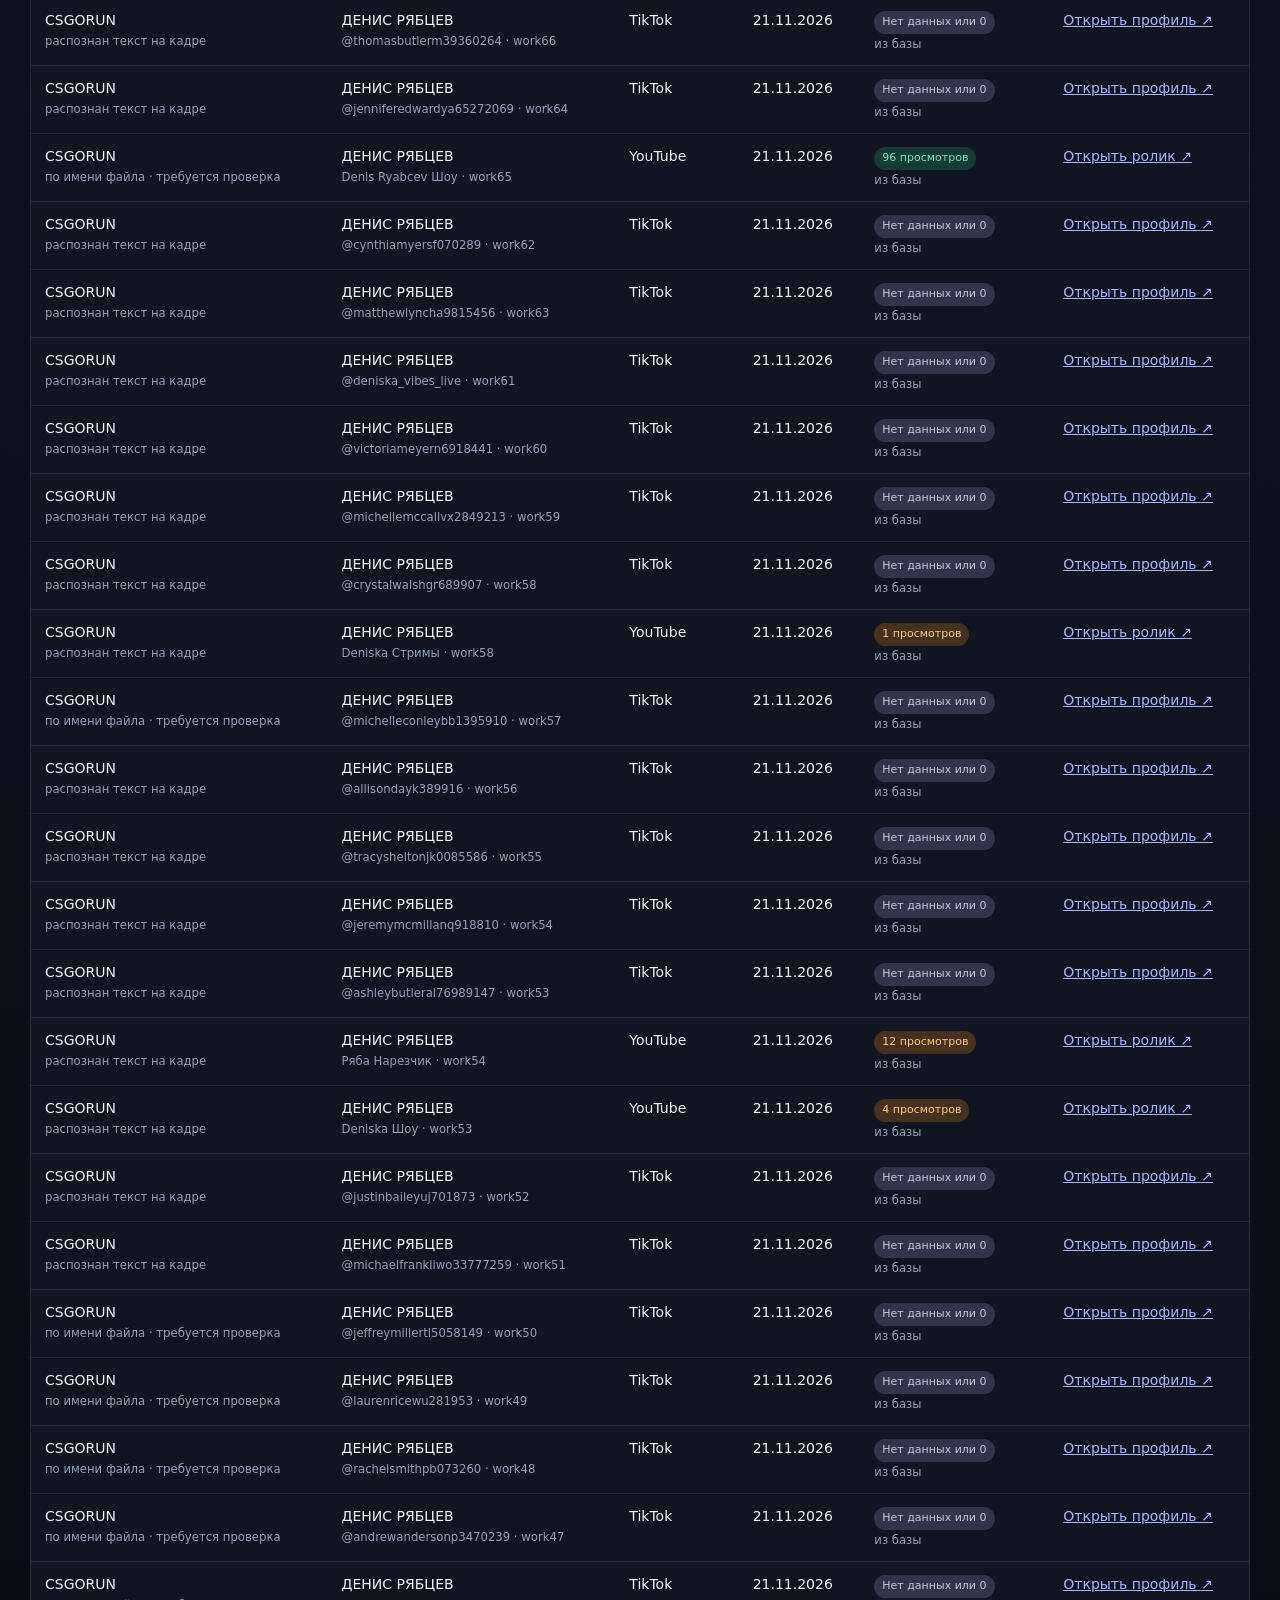
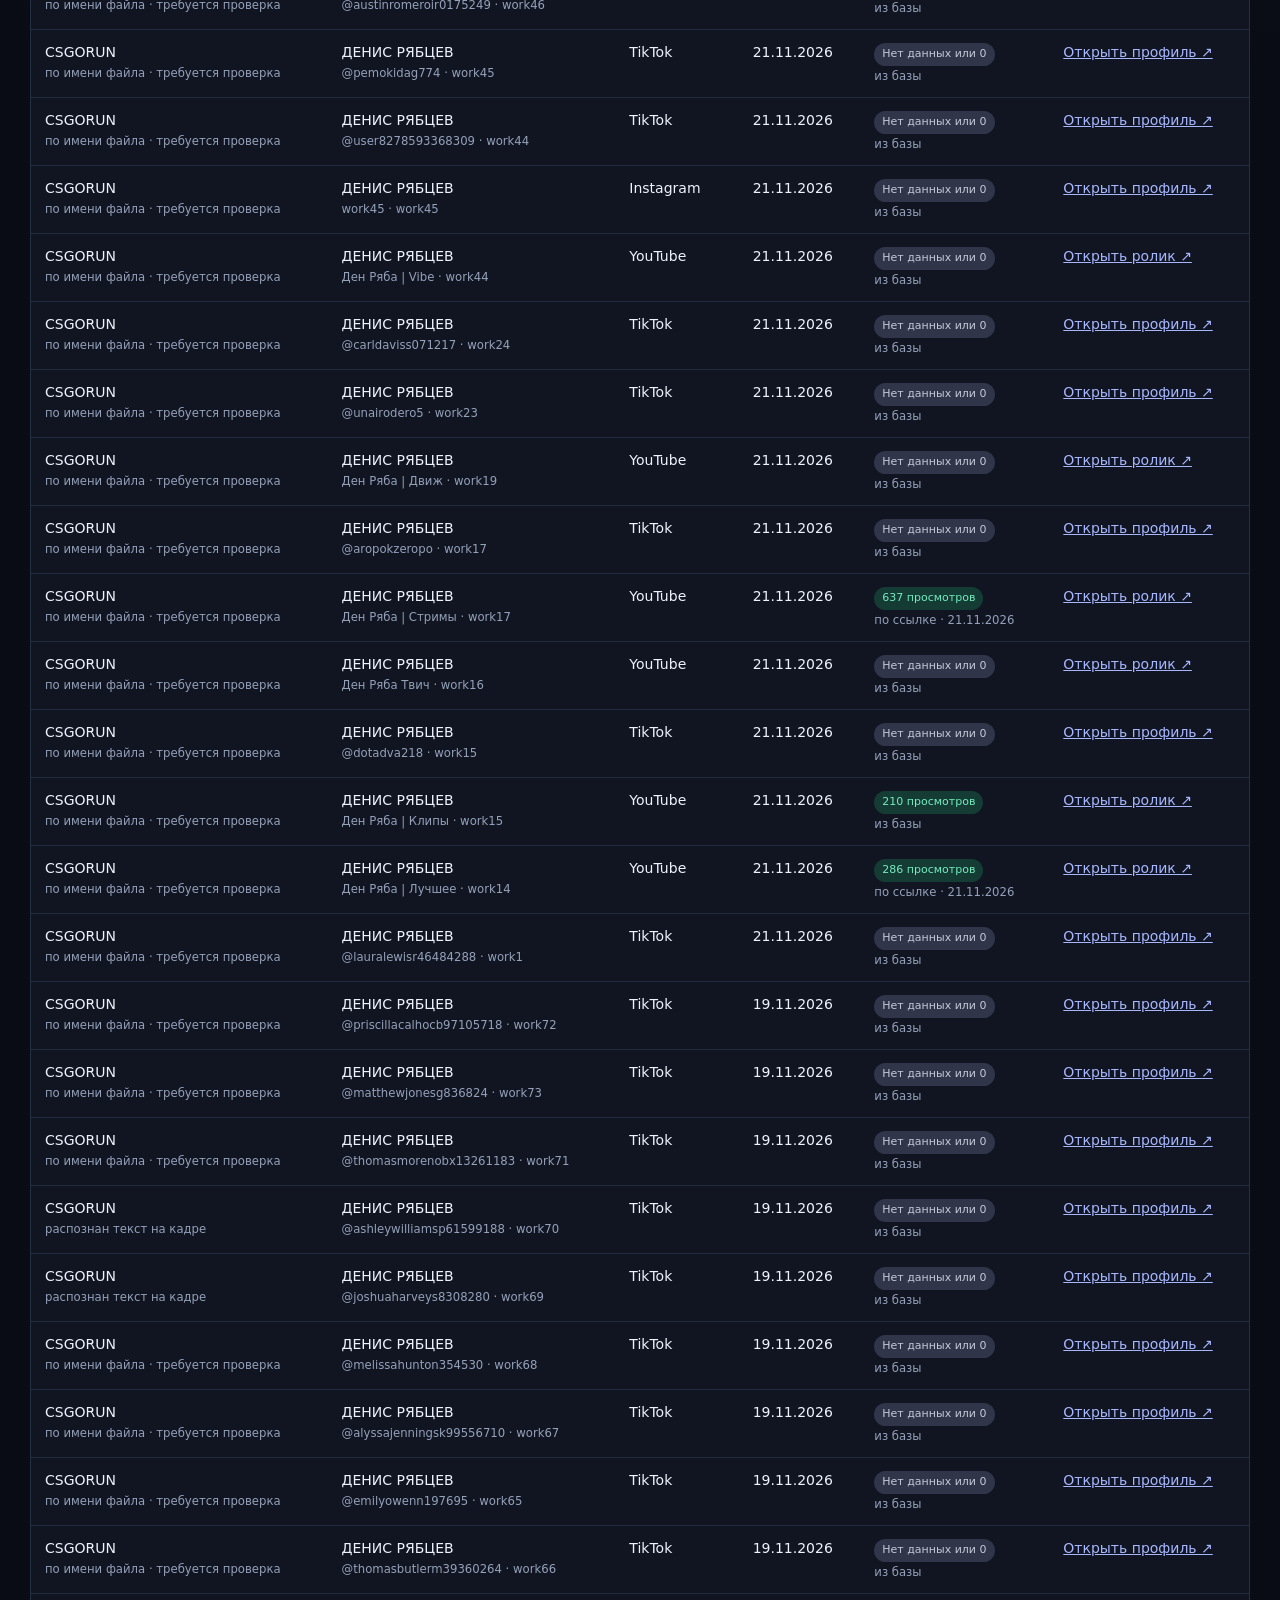
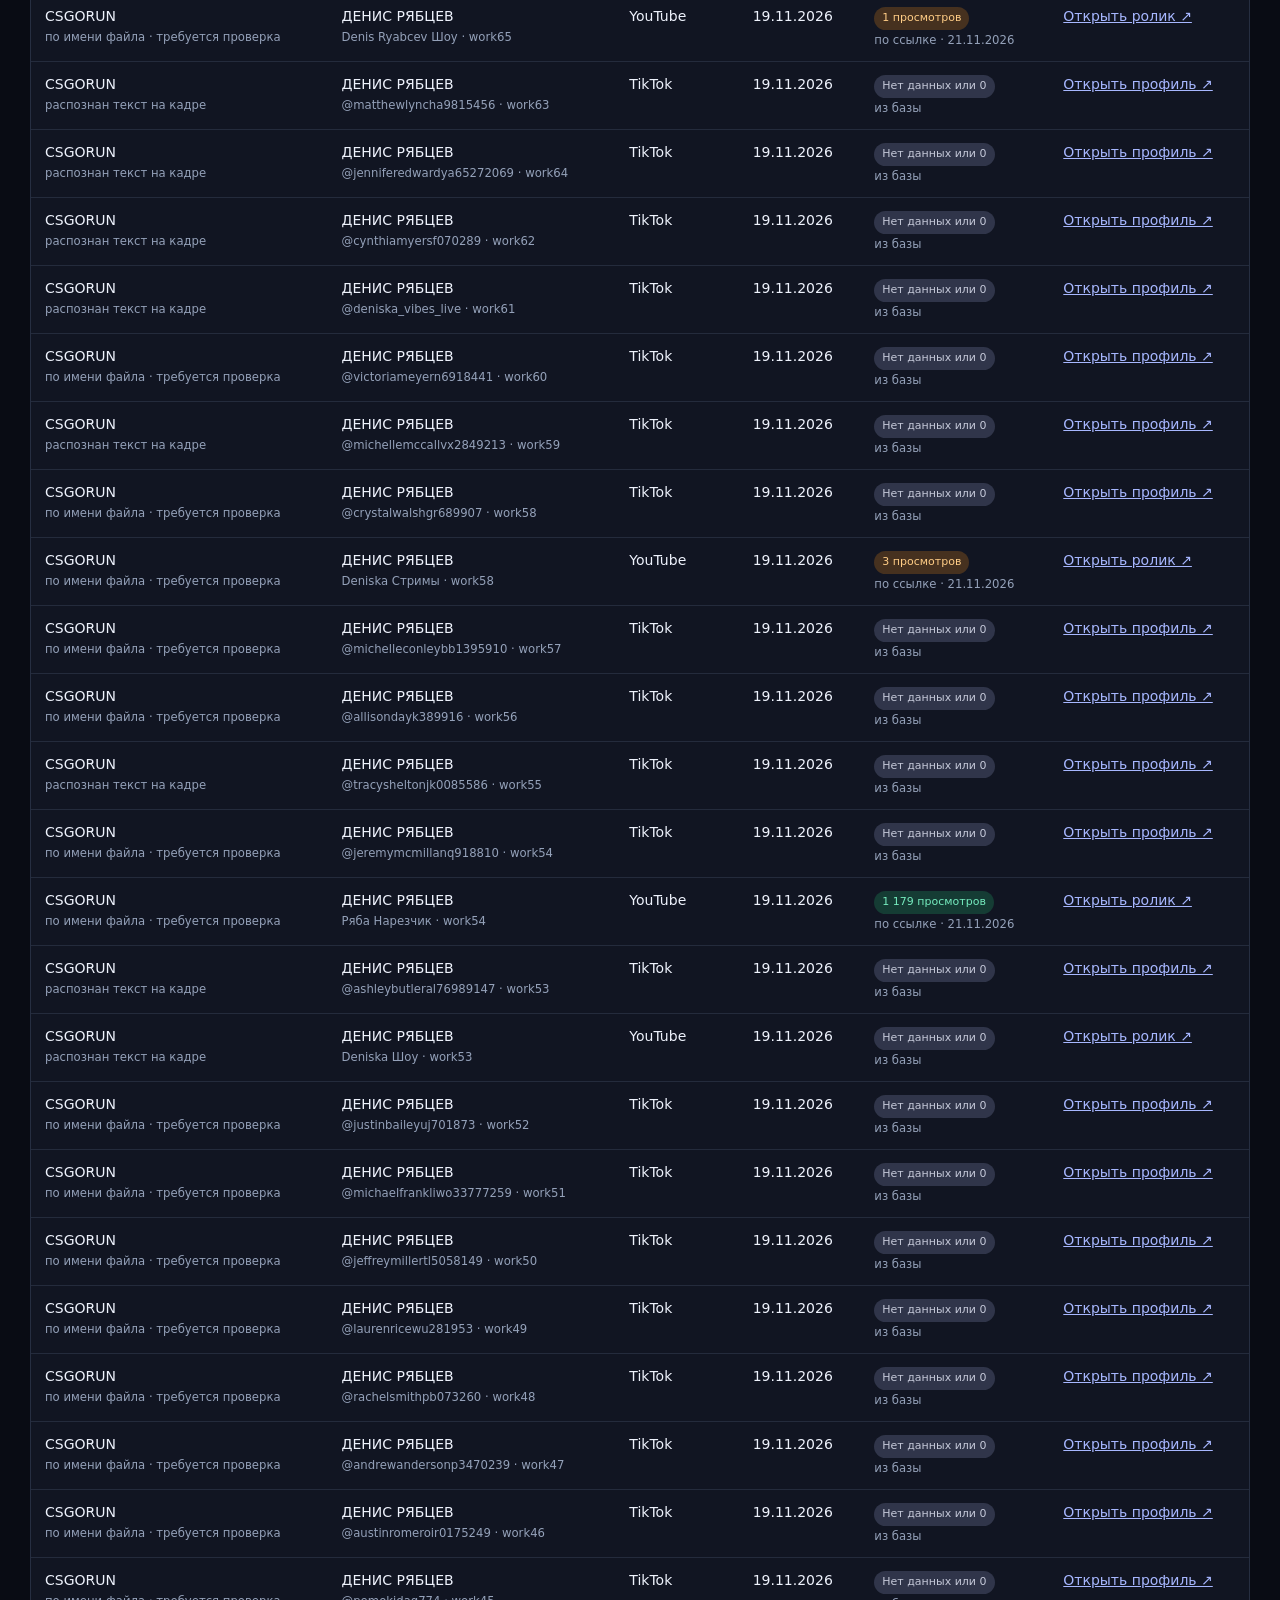
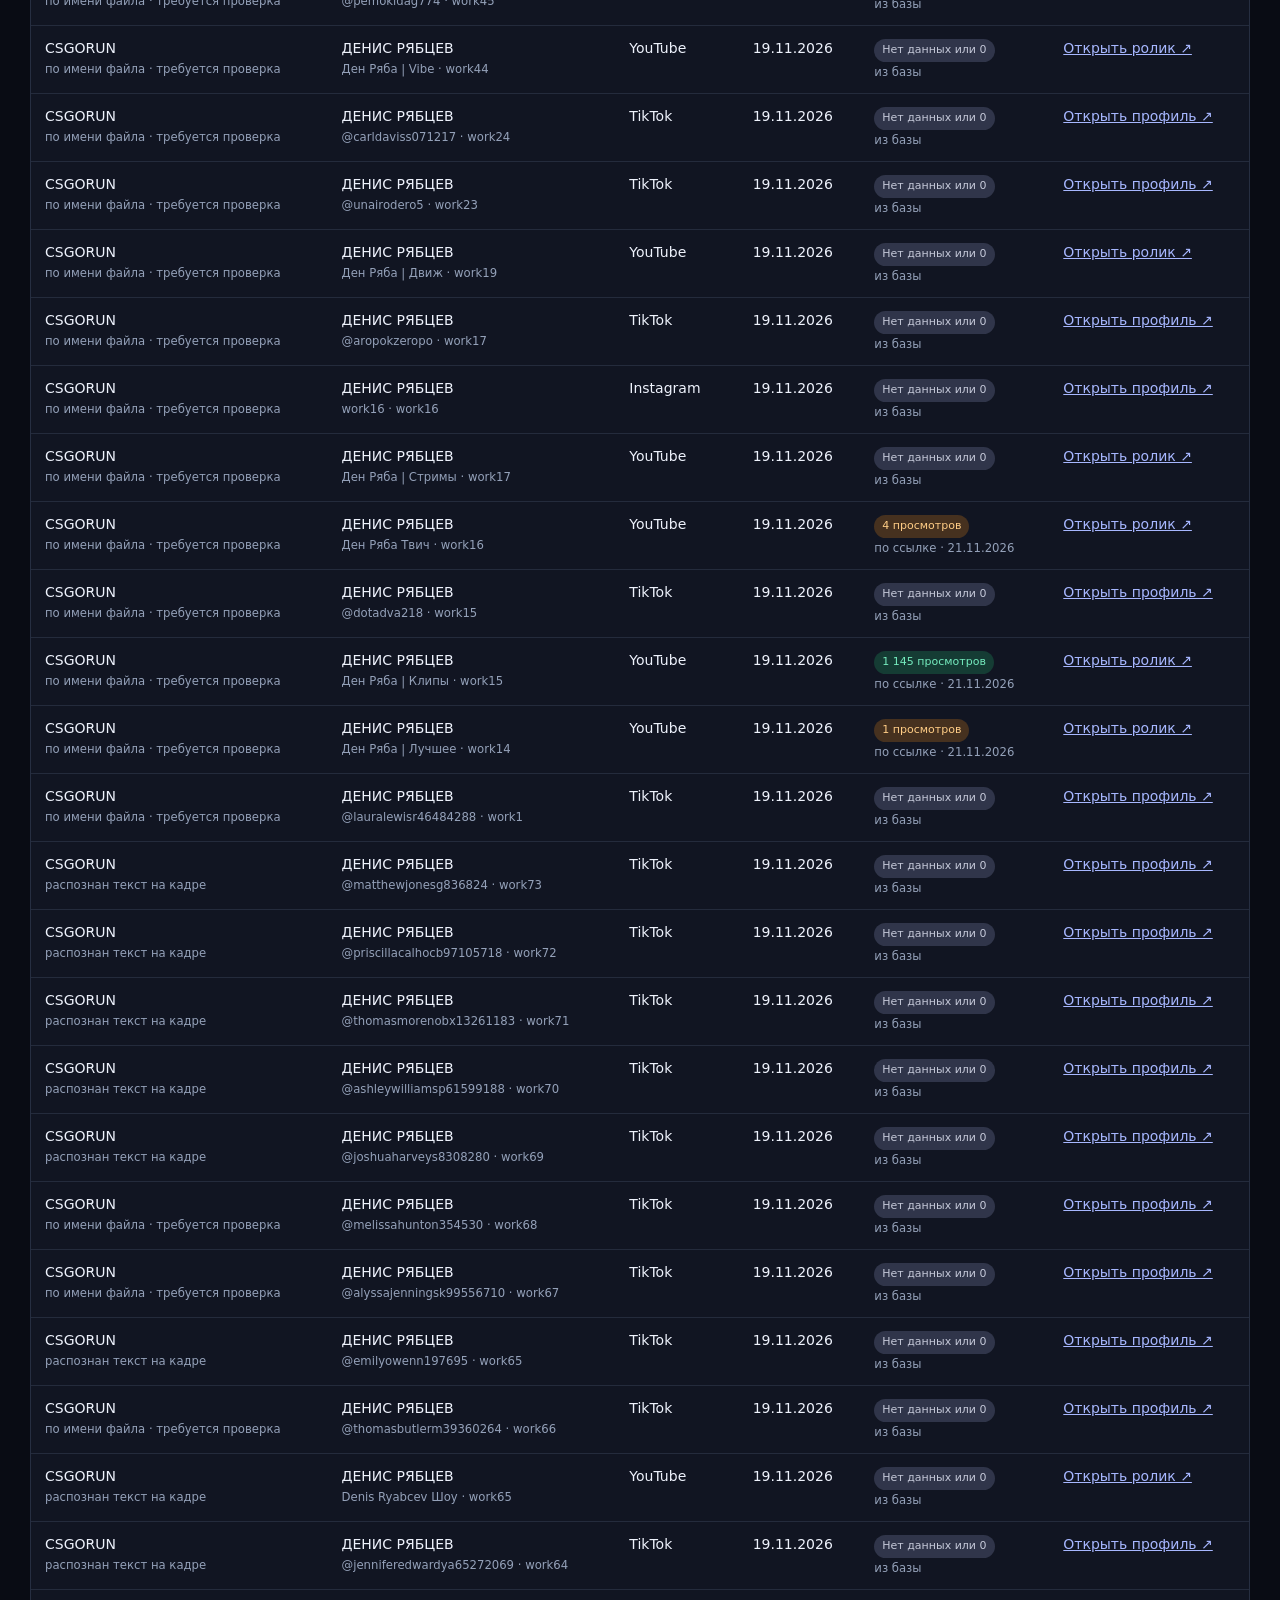
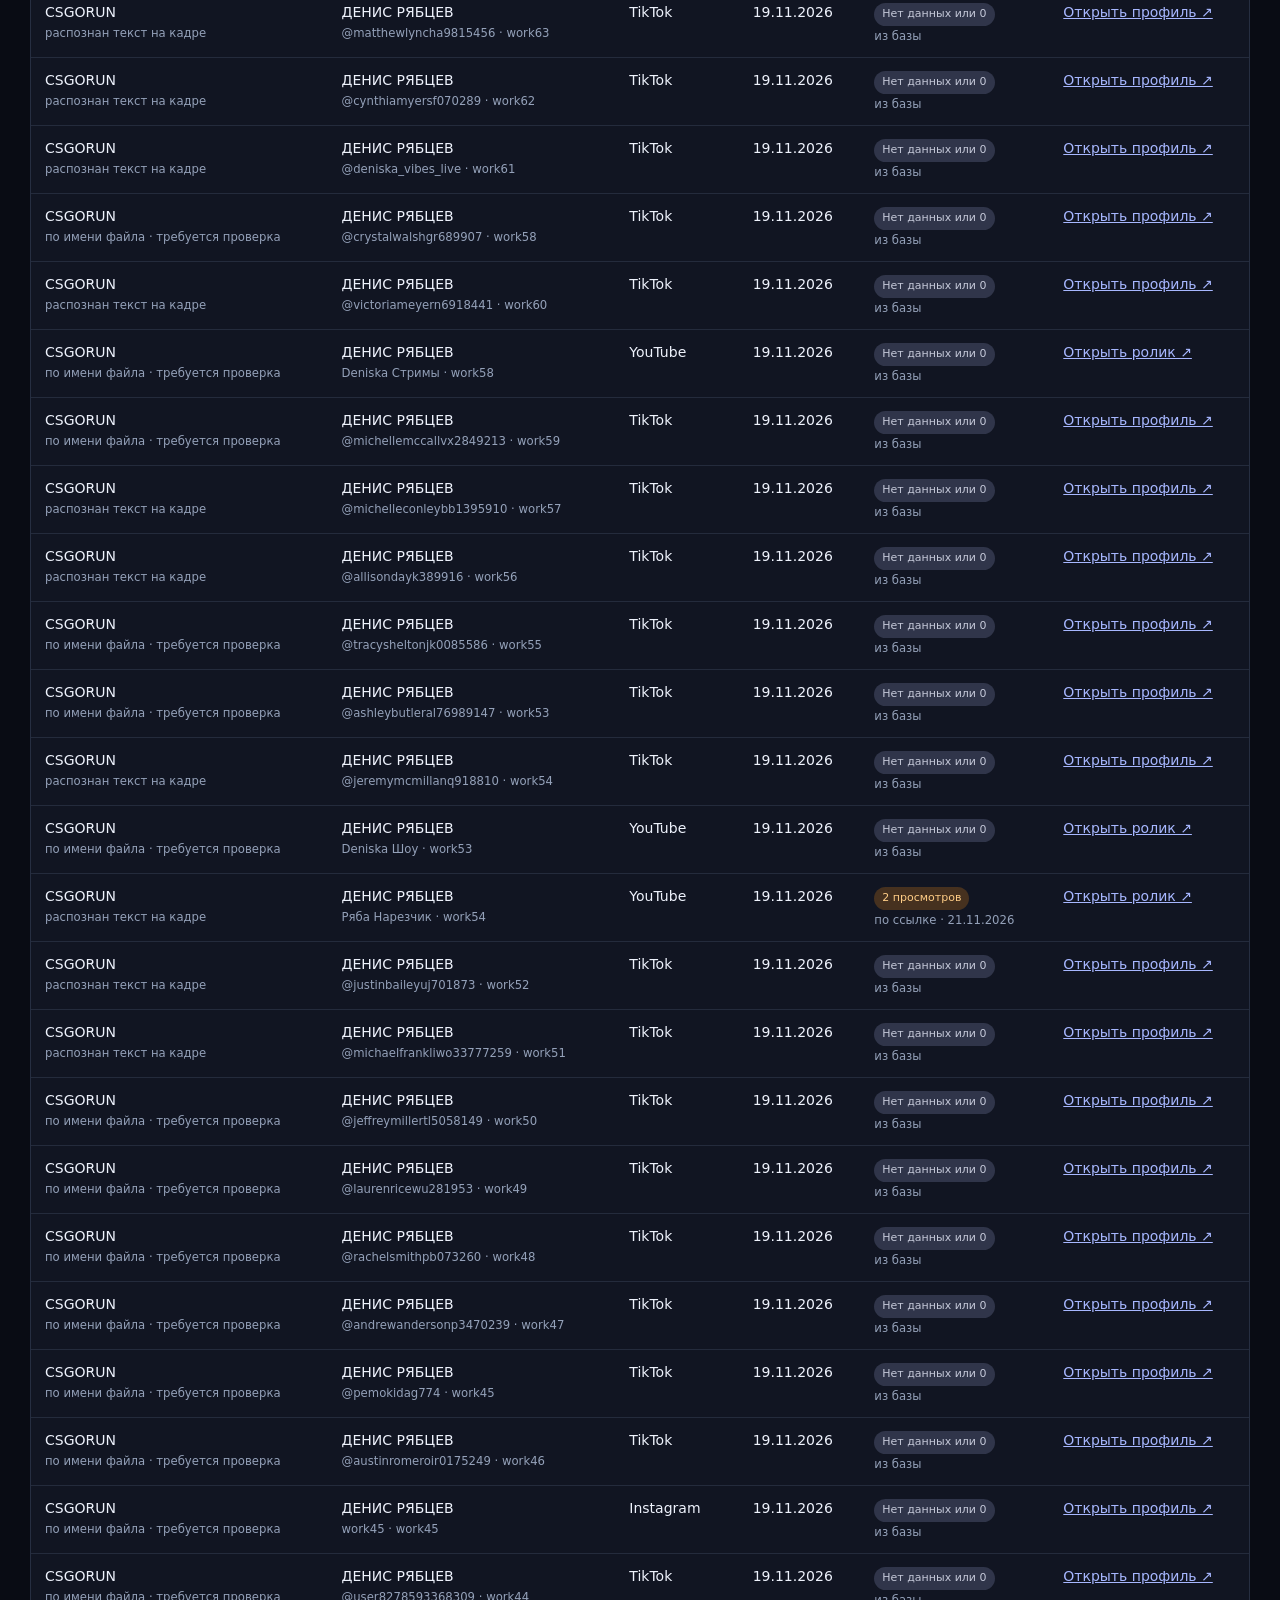
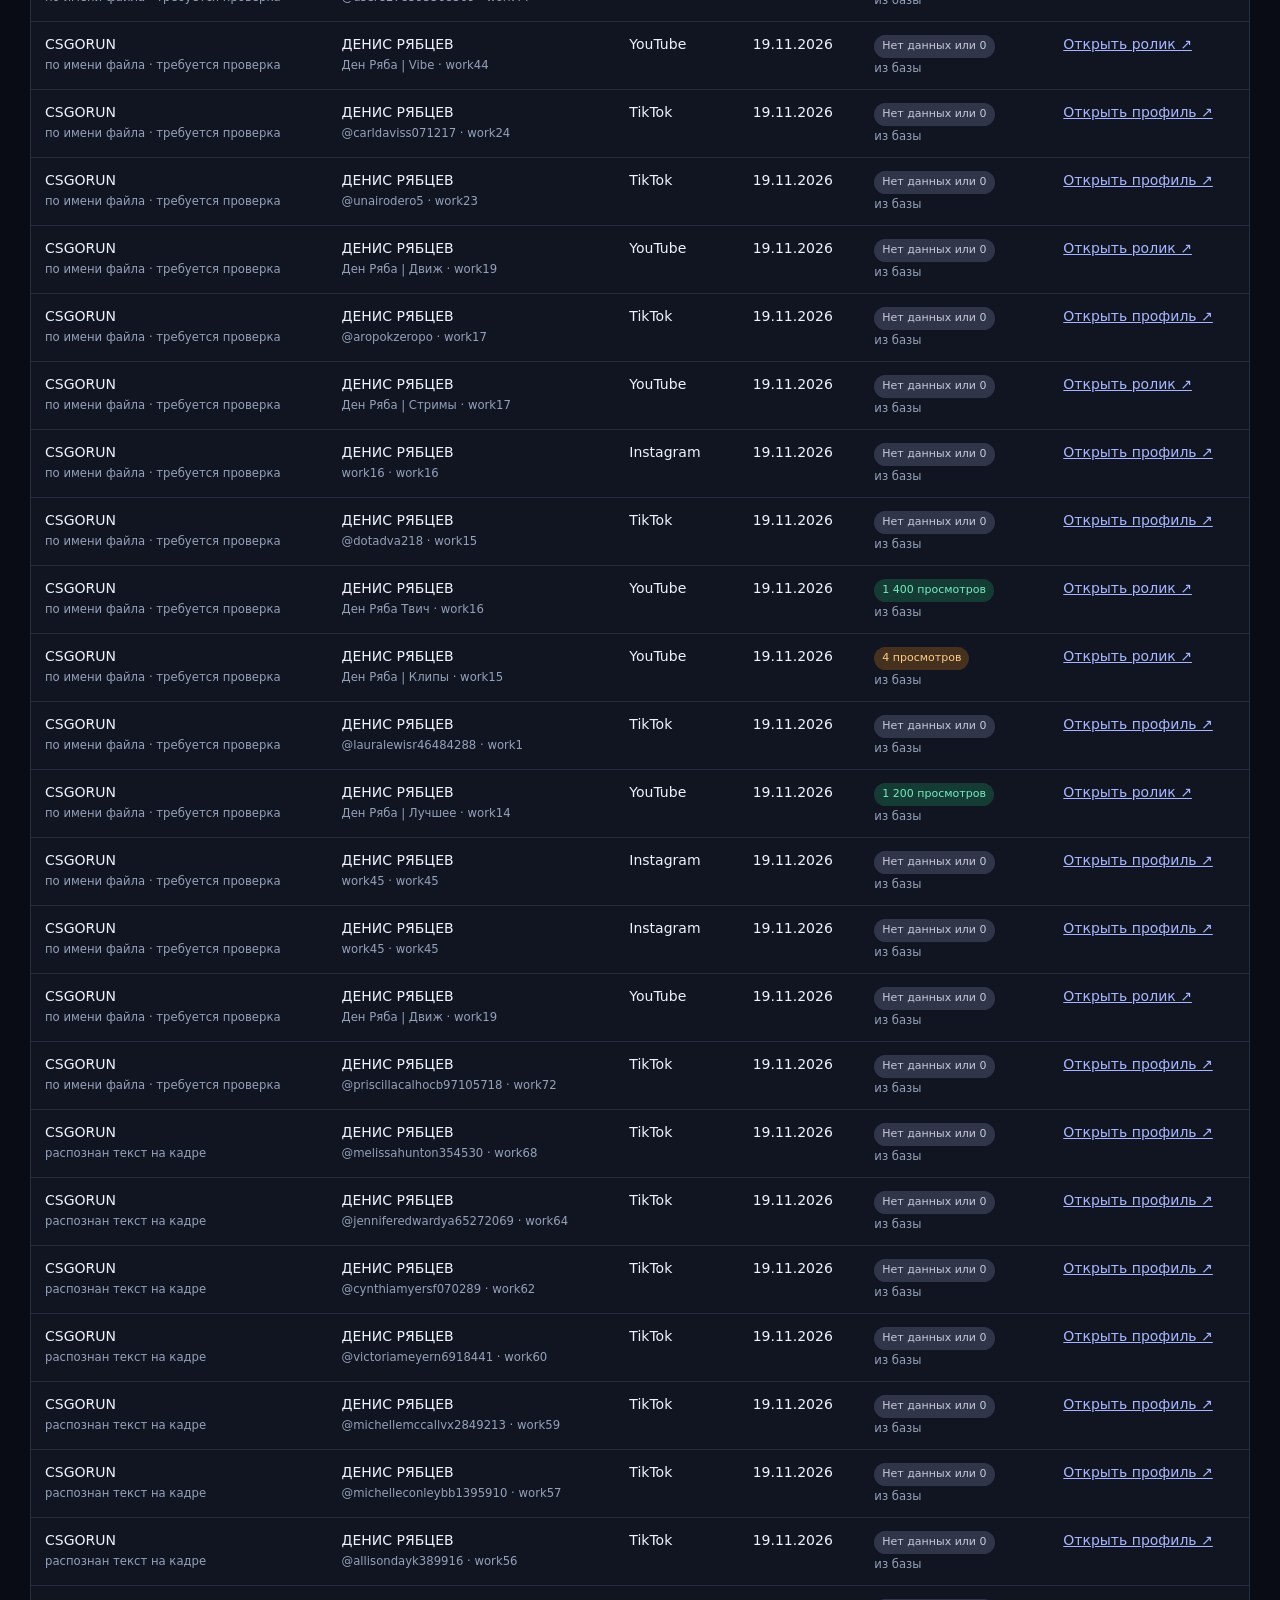
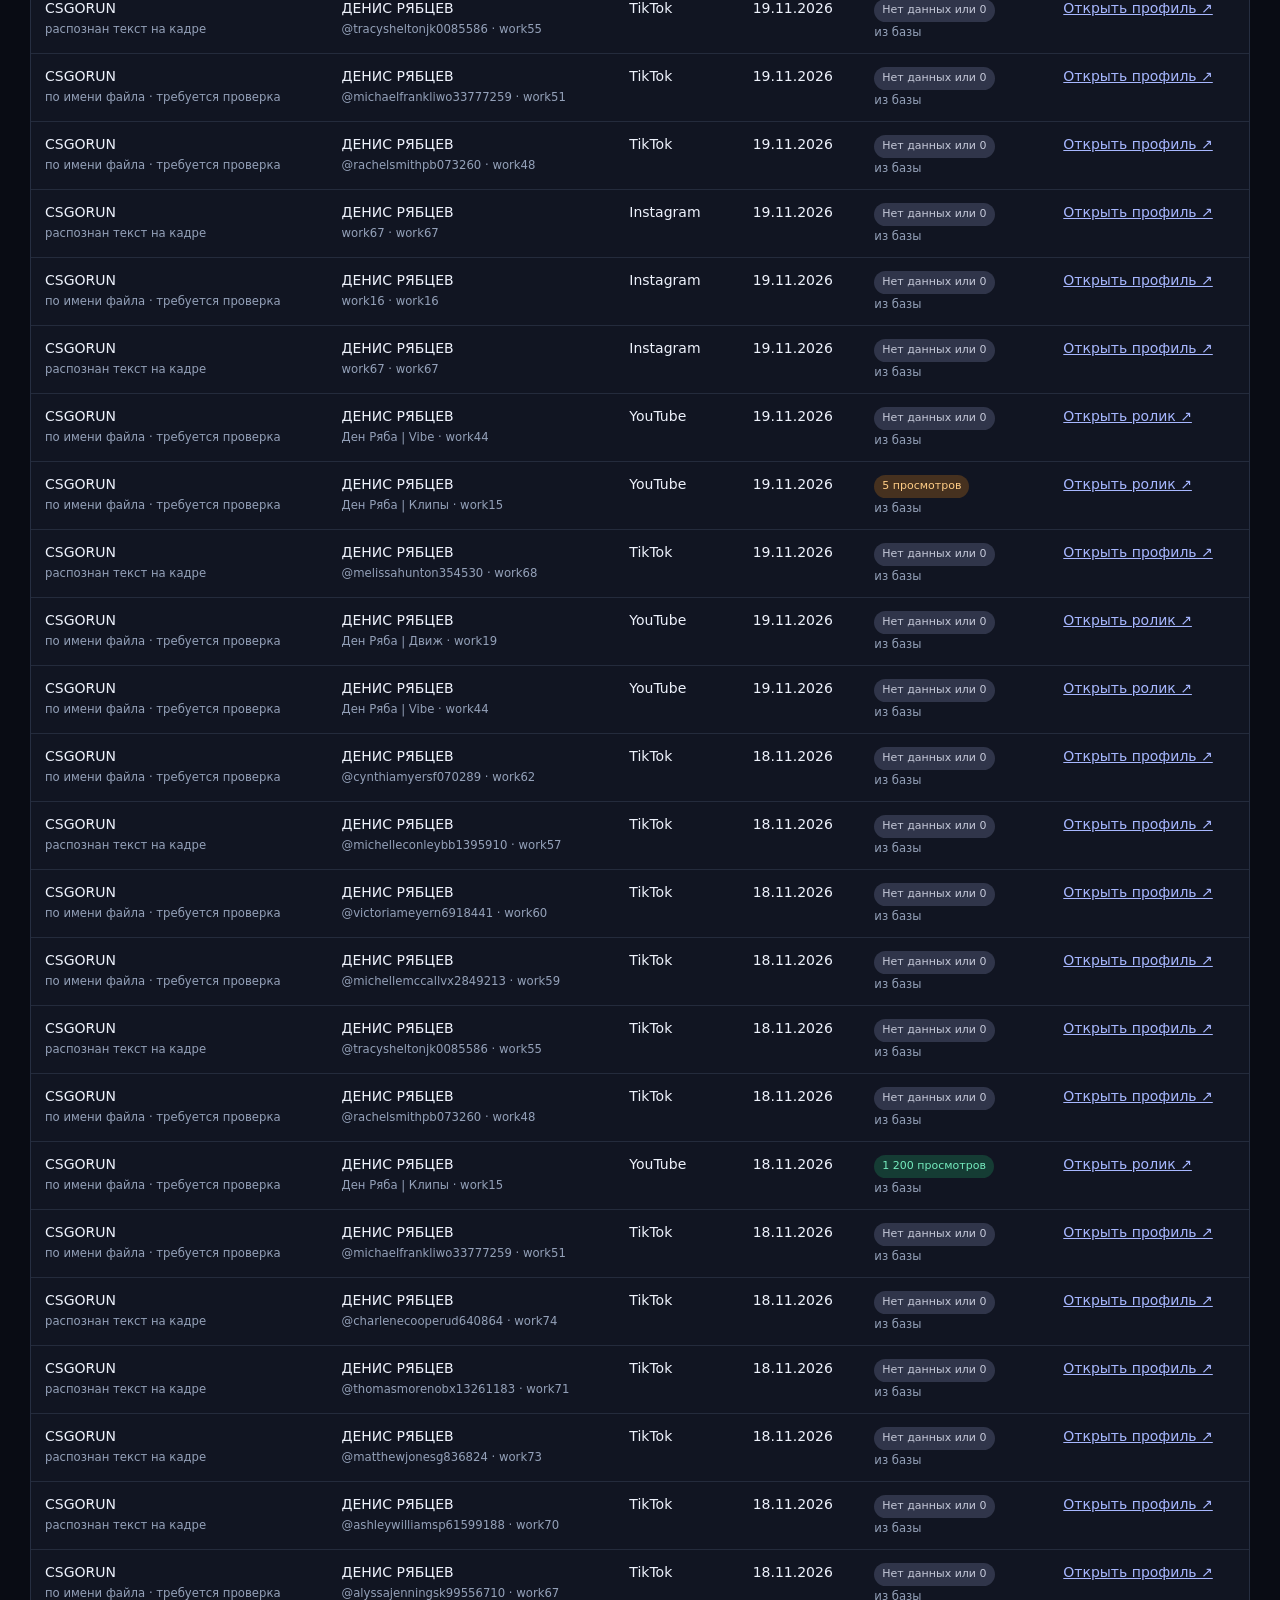
==== commit 3384cc8b: "Update banner reports" ====
--- a/csgorun/index.html
+++ b/csgorun/index.html
@@ -10,7 +10,7 @@
   <main class="shell">
     <header class="top">
       <div><div class="eyebrow">MULTI-PLATFORM PUBLISHER</div><h1>Аналитика баннеров</h1><p>Публикации с рекламными плашками и сохранённые просмотры</p></div>
-      <div class="top-actions"><a class="button ghost local-only" href="/">← Панель</a><button id="scan" class="button ghost local-only">Искать баннеры</button><button id="share" class="button primary">Поделиться</button></div>
+      <div class="top-actions"><a class="button ghost local-only" href="/">← Панель</a><button id="scan" class="button ghost local-only">Искать баннеры</button><button id="refresh-views" class="button ghost local-only">Обновить просмотры</button><button id="share" class="button primary">Поделиться</button></div>
     </header>
     <div id="notice" class="notice">Загружаем данные…</div>
     <section class="filters">
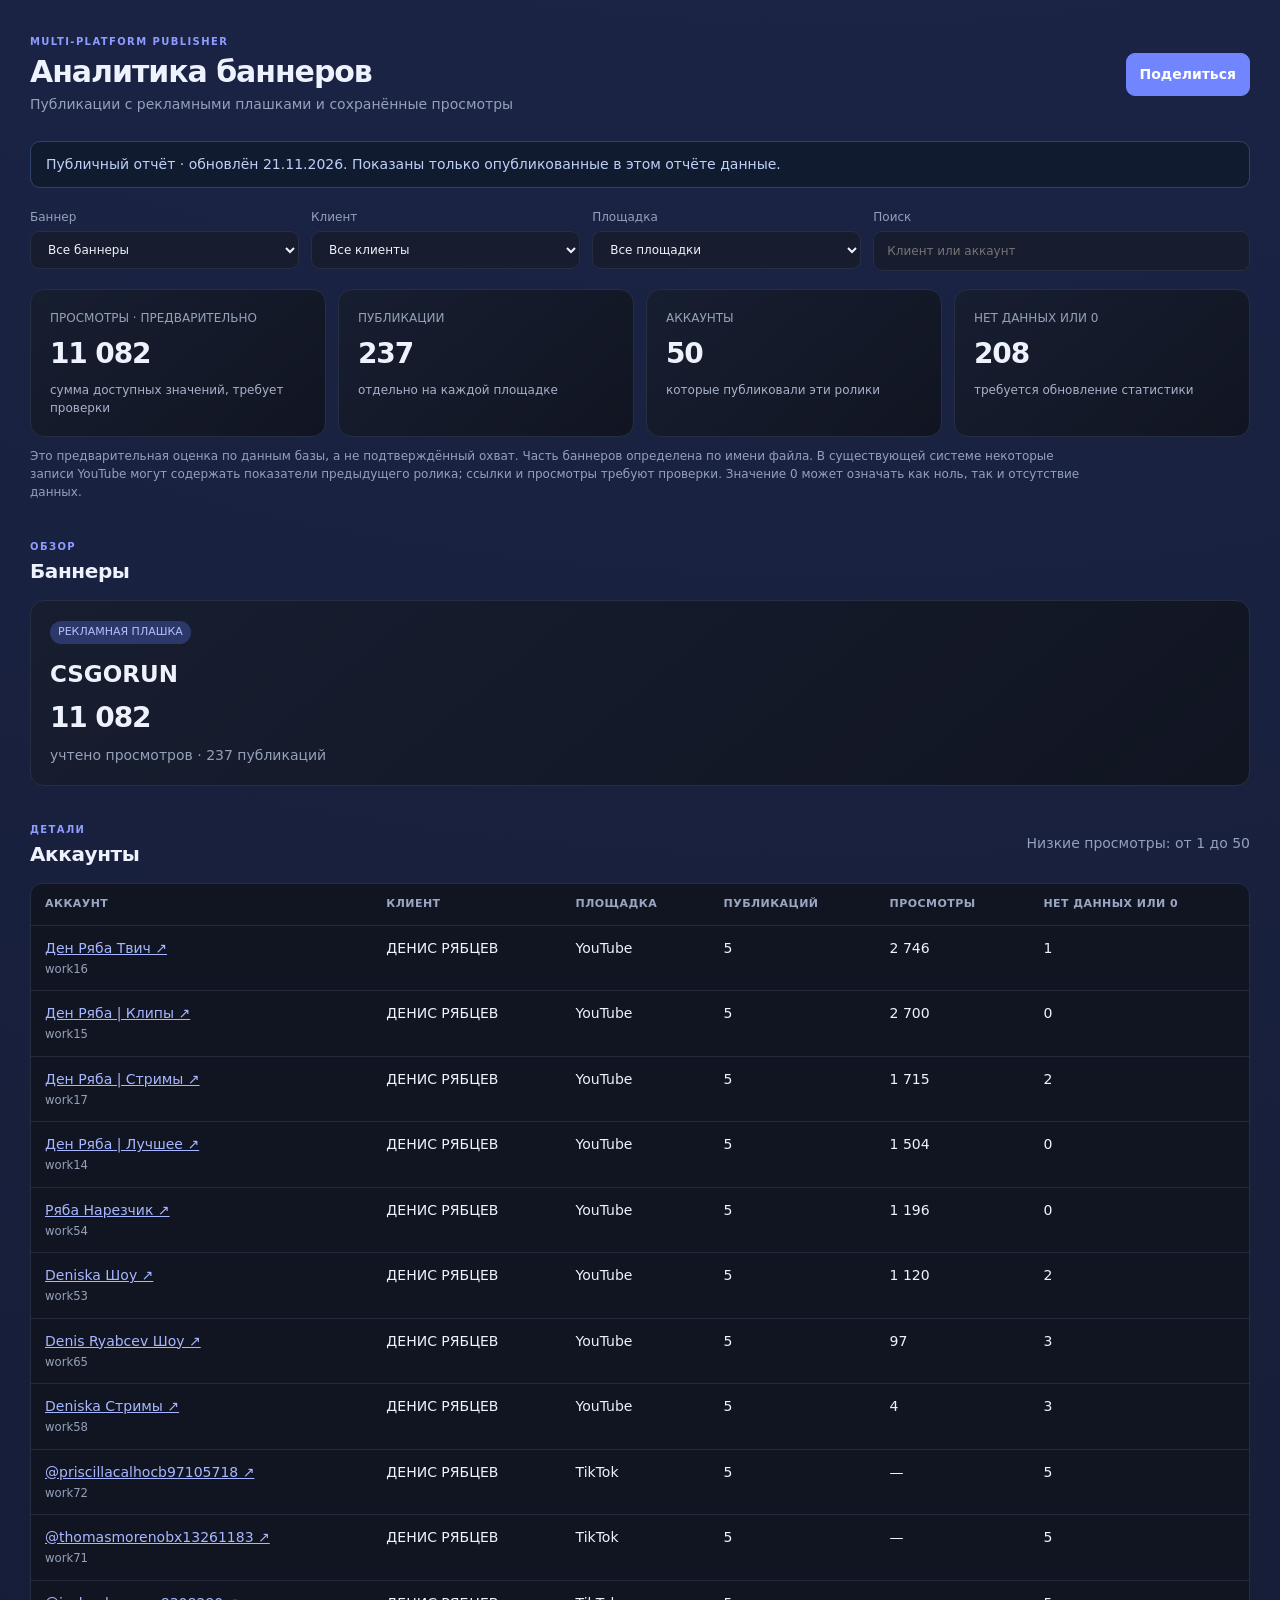
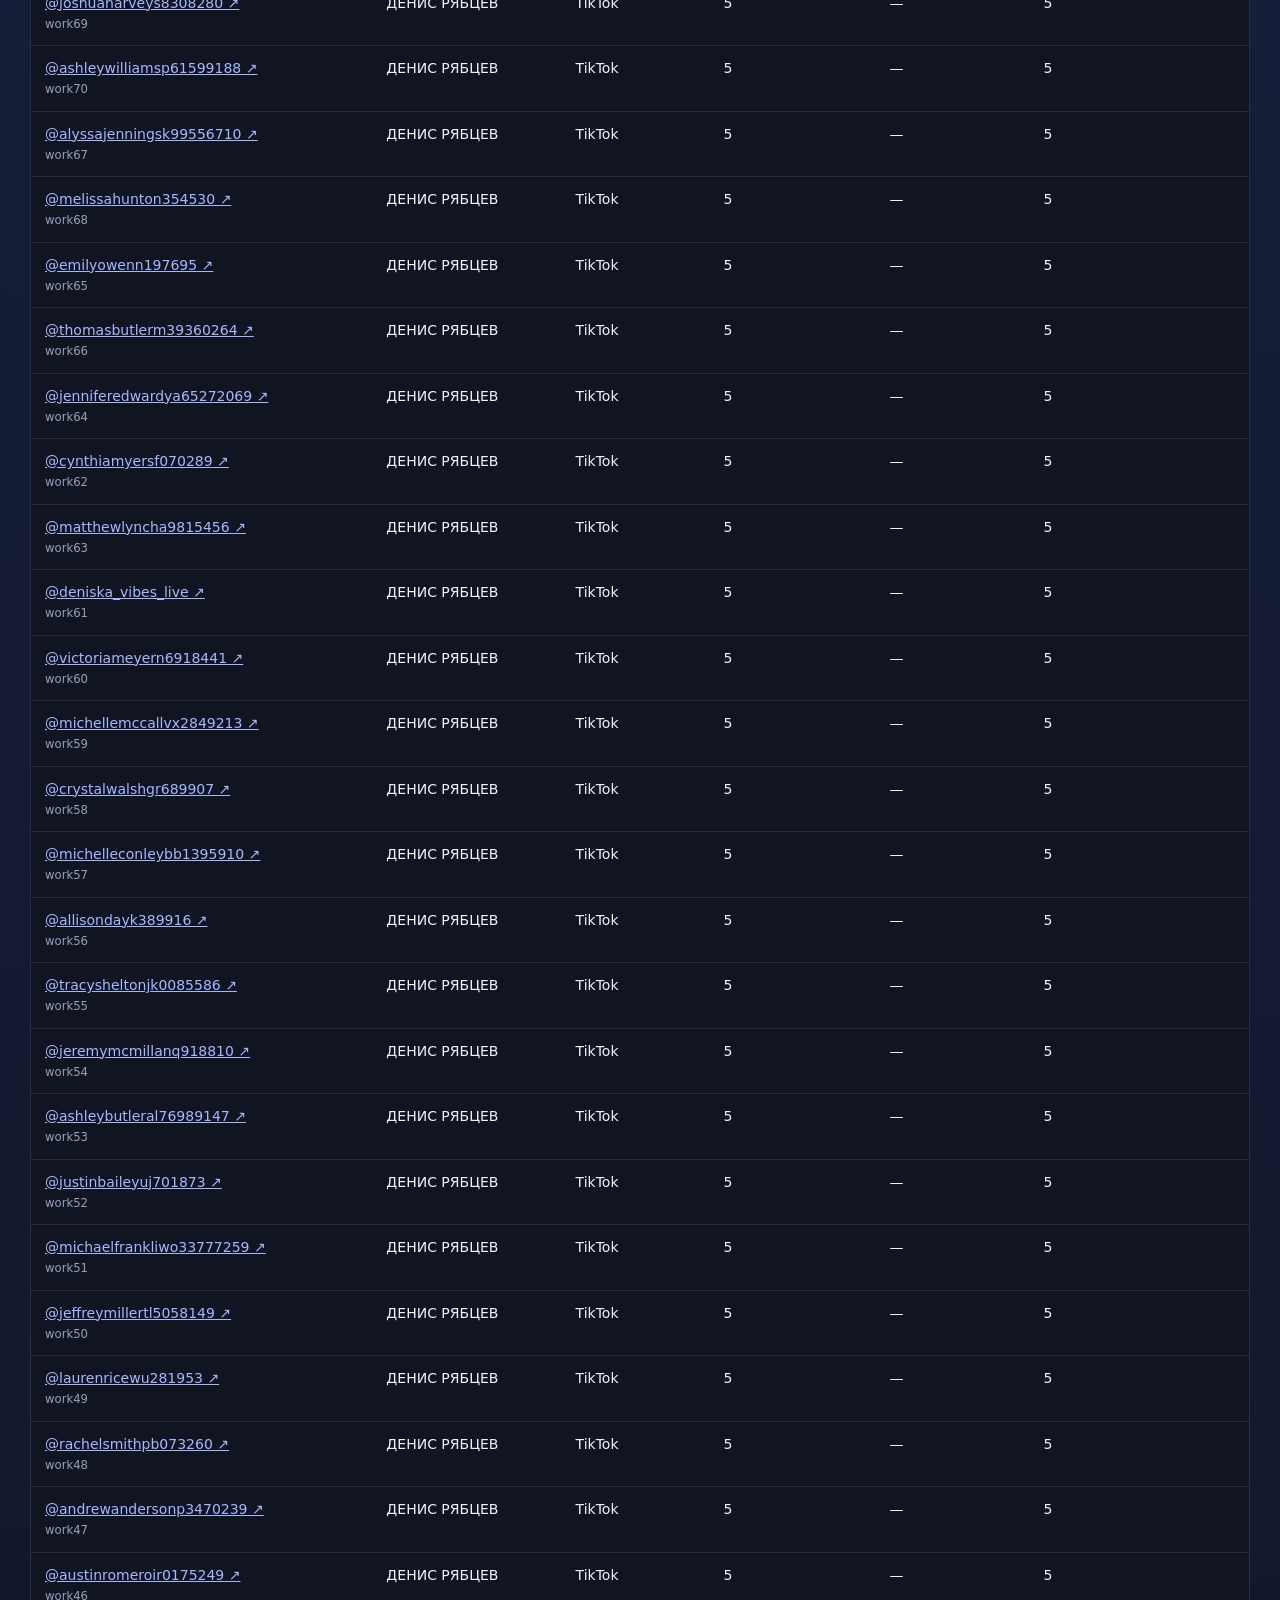
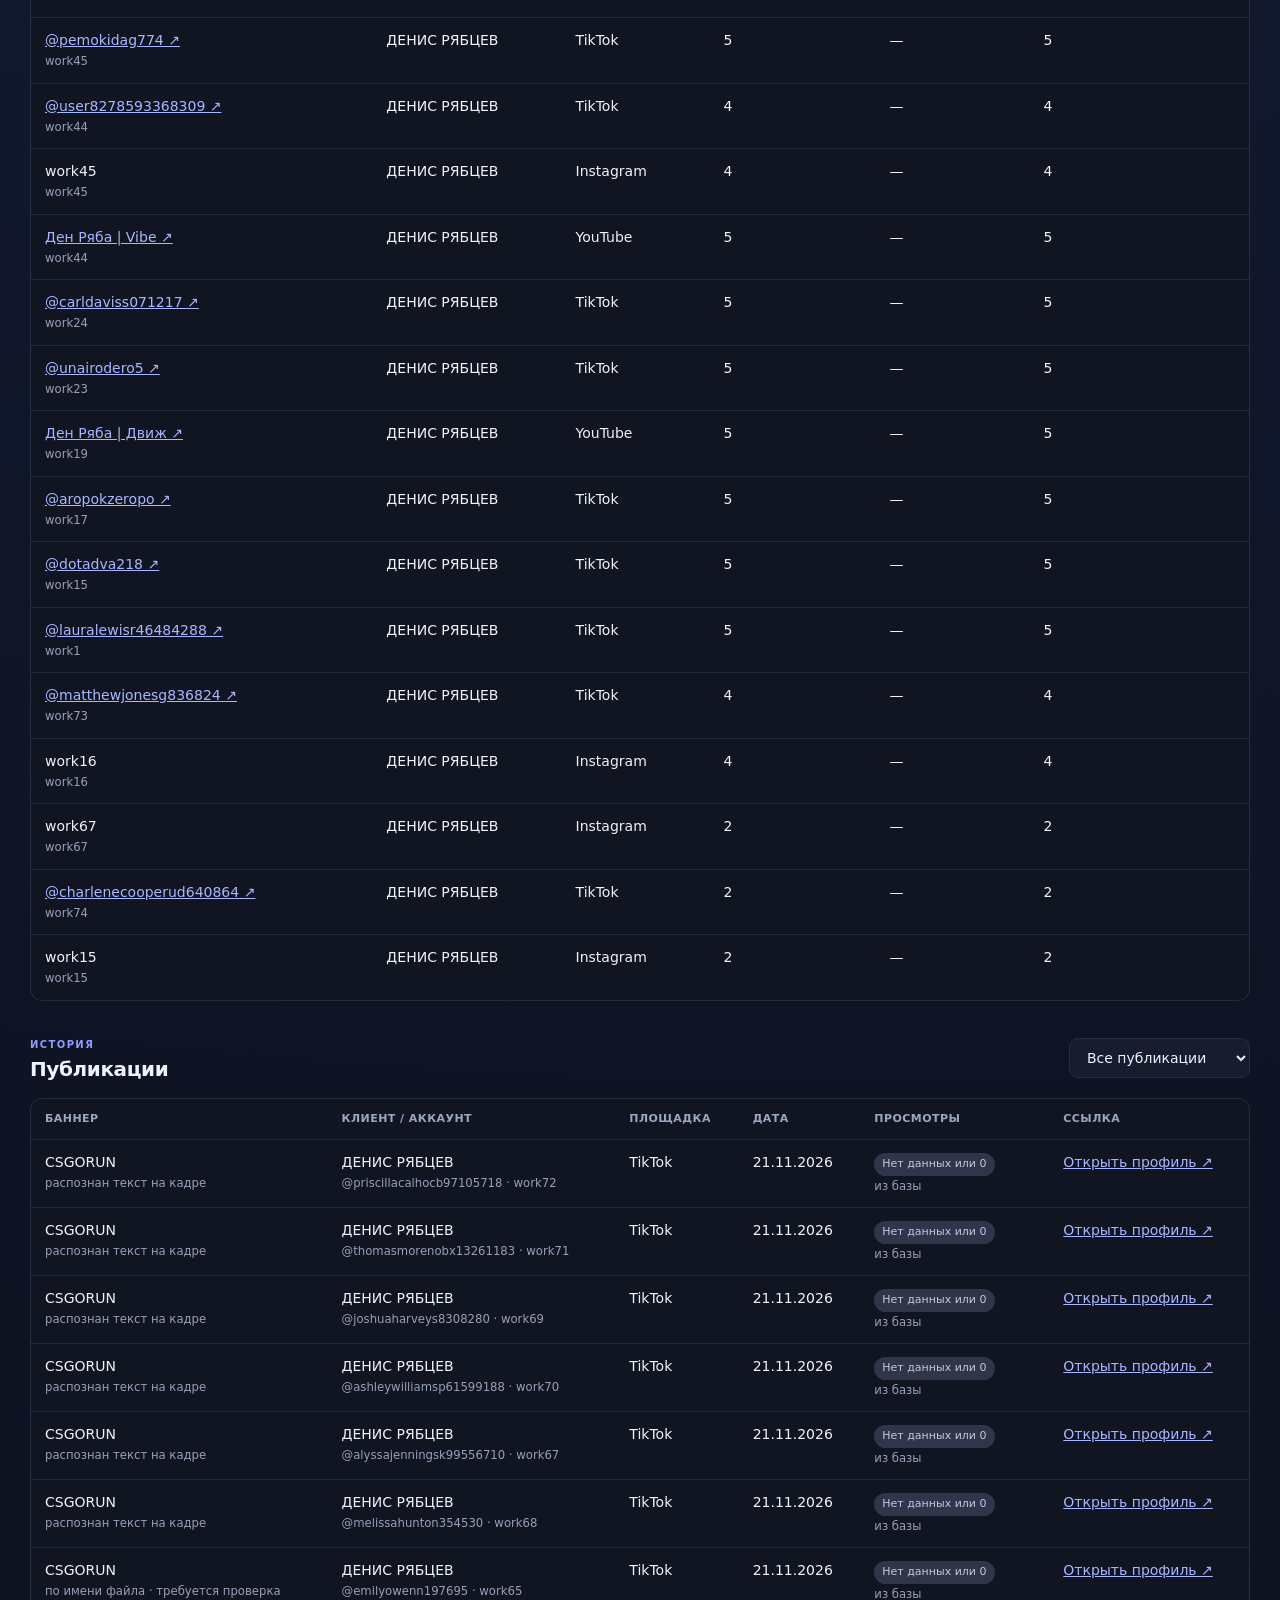
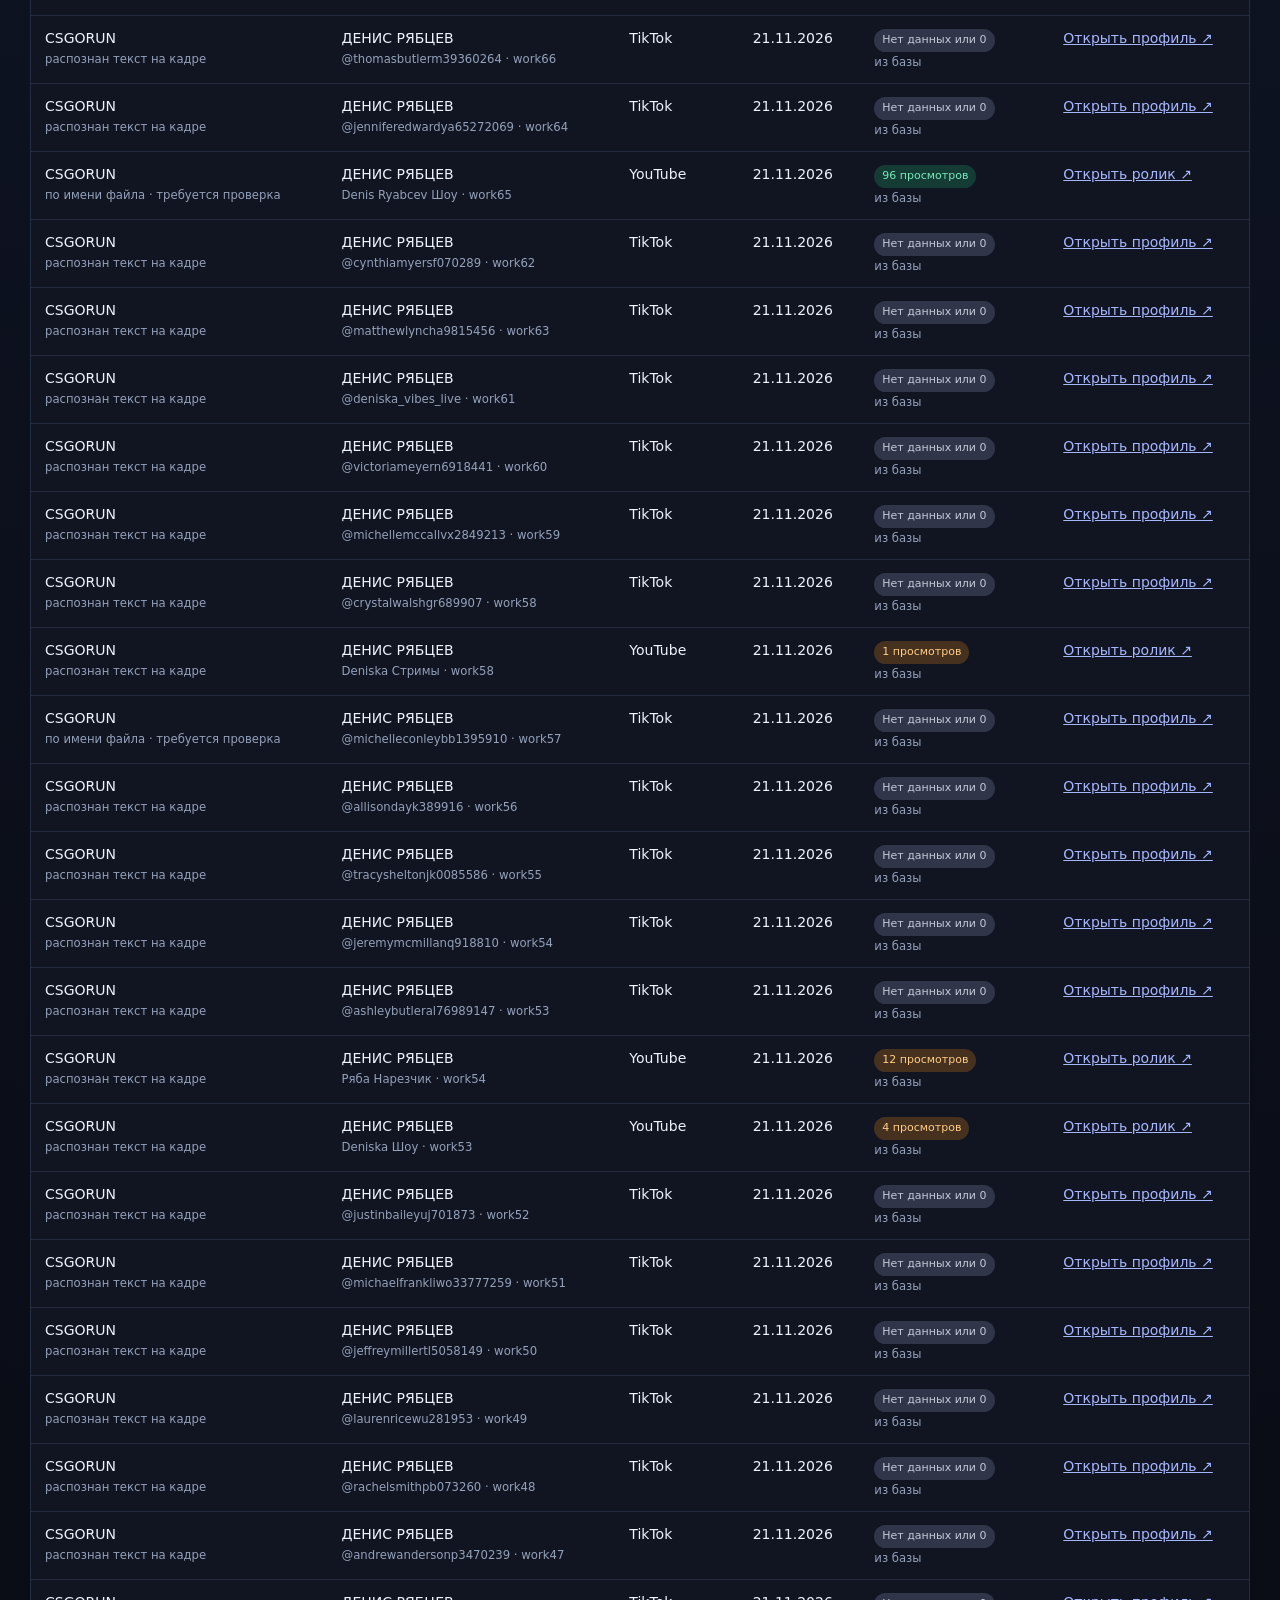
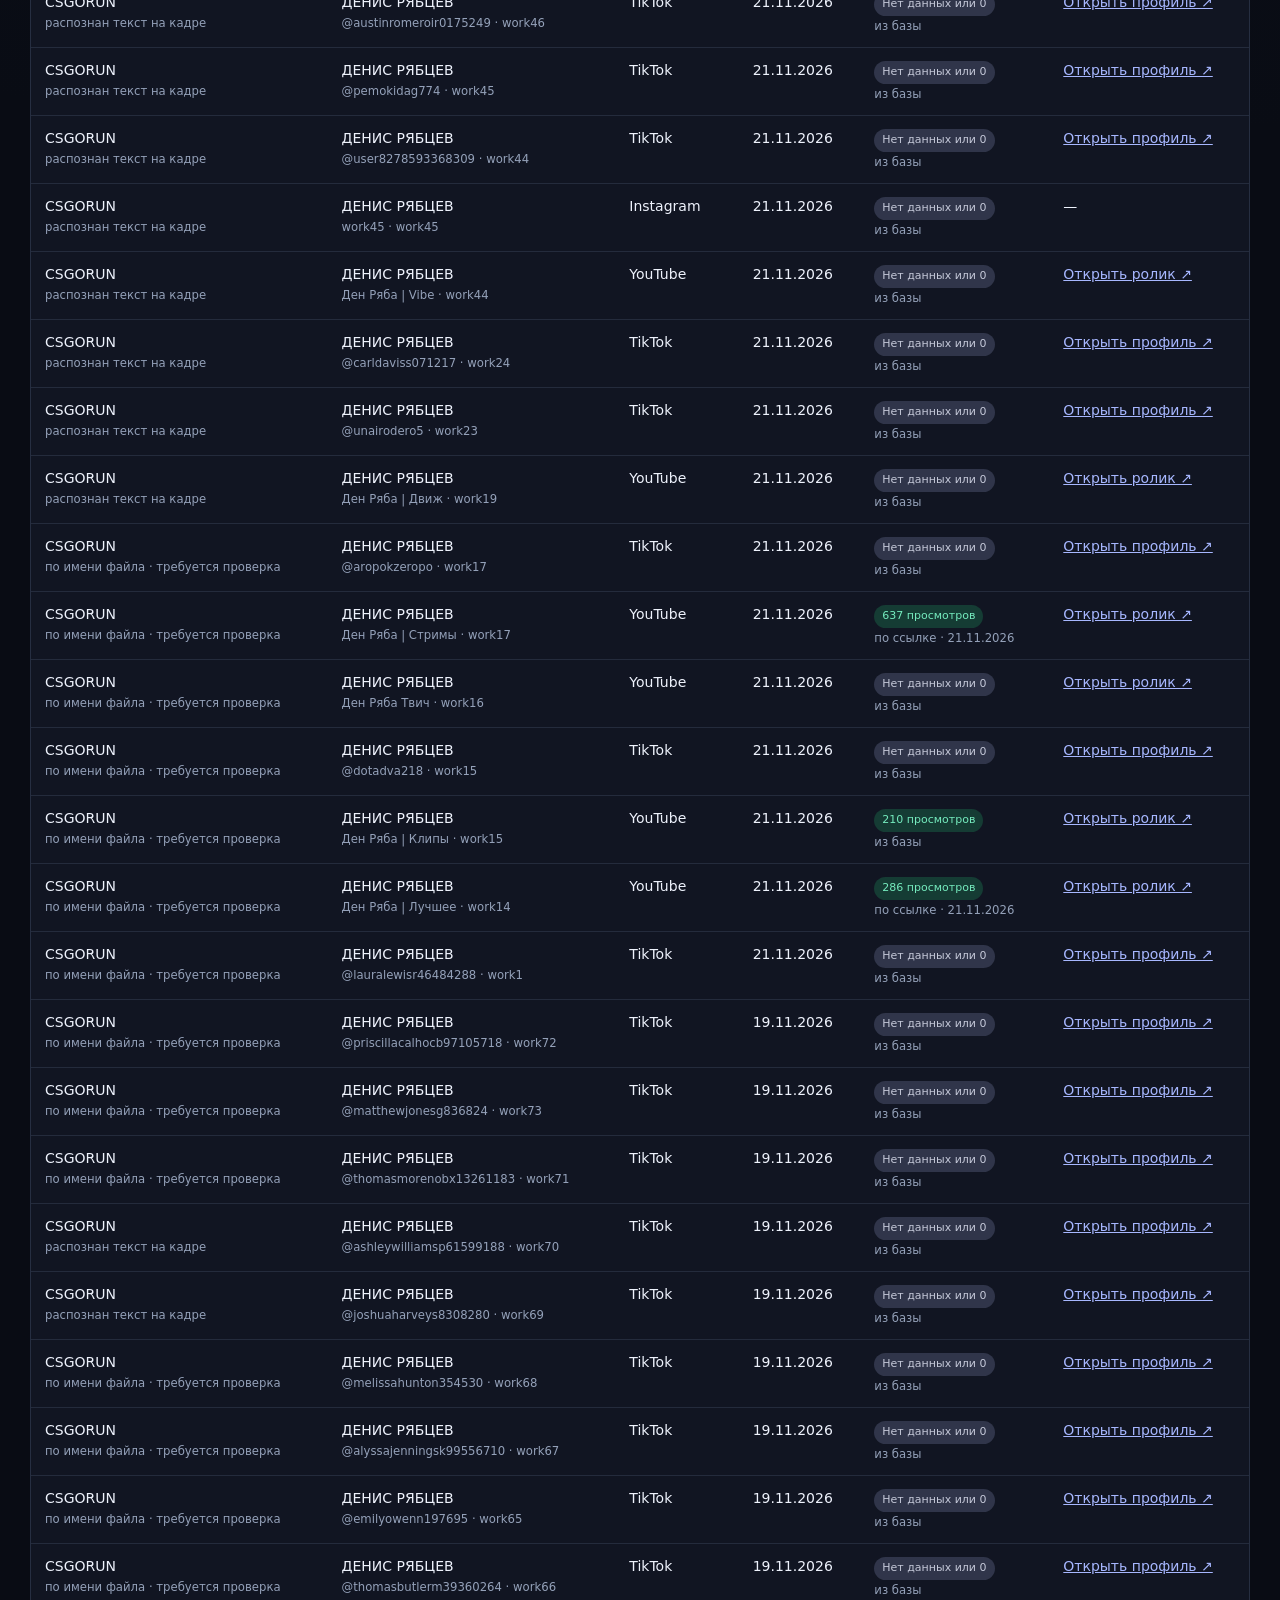
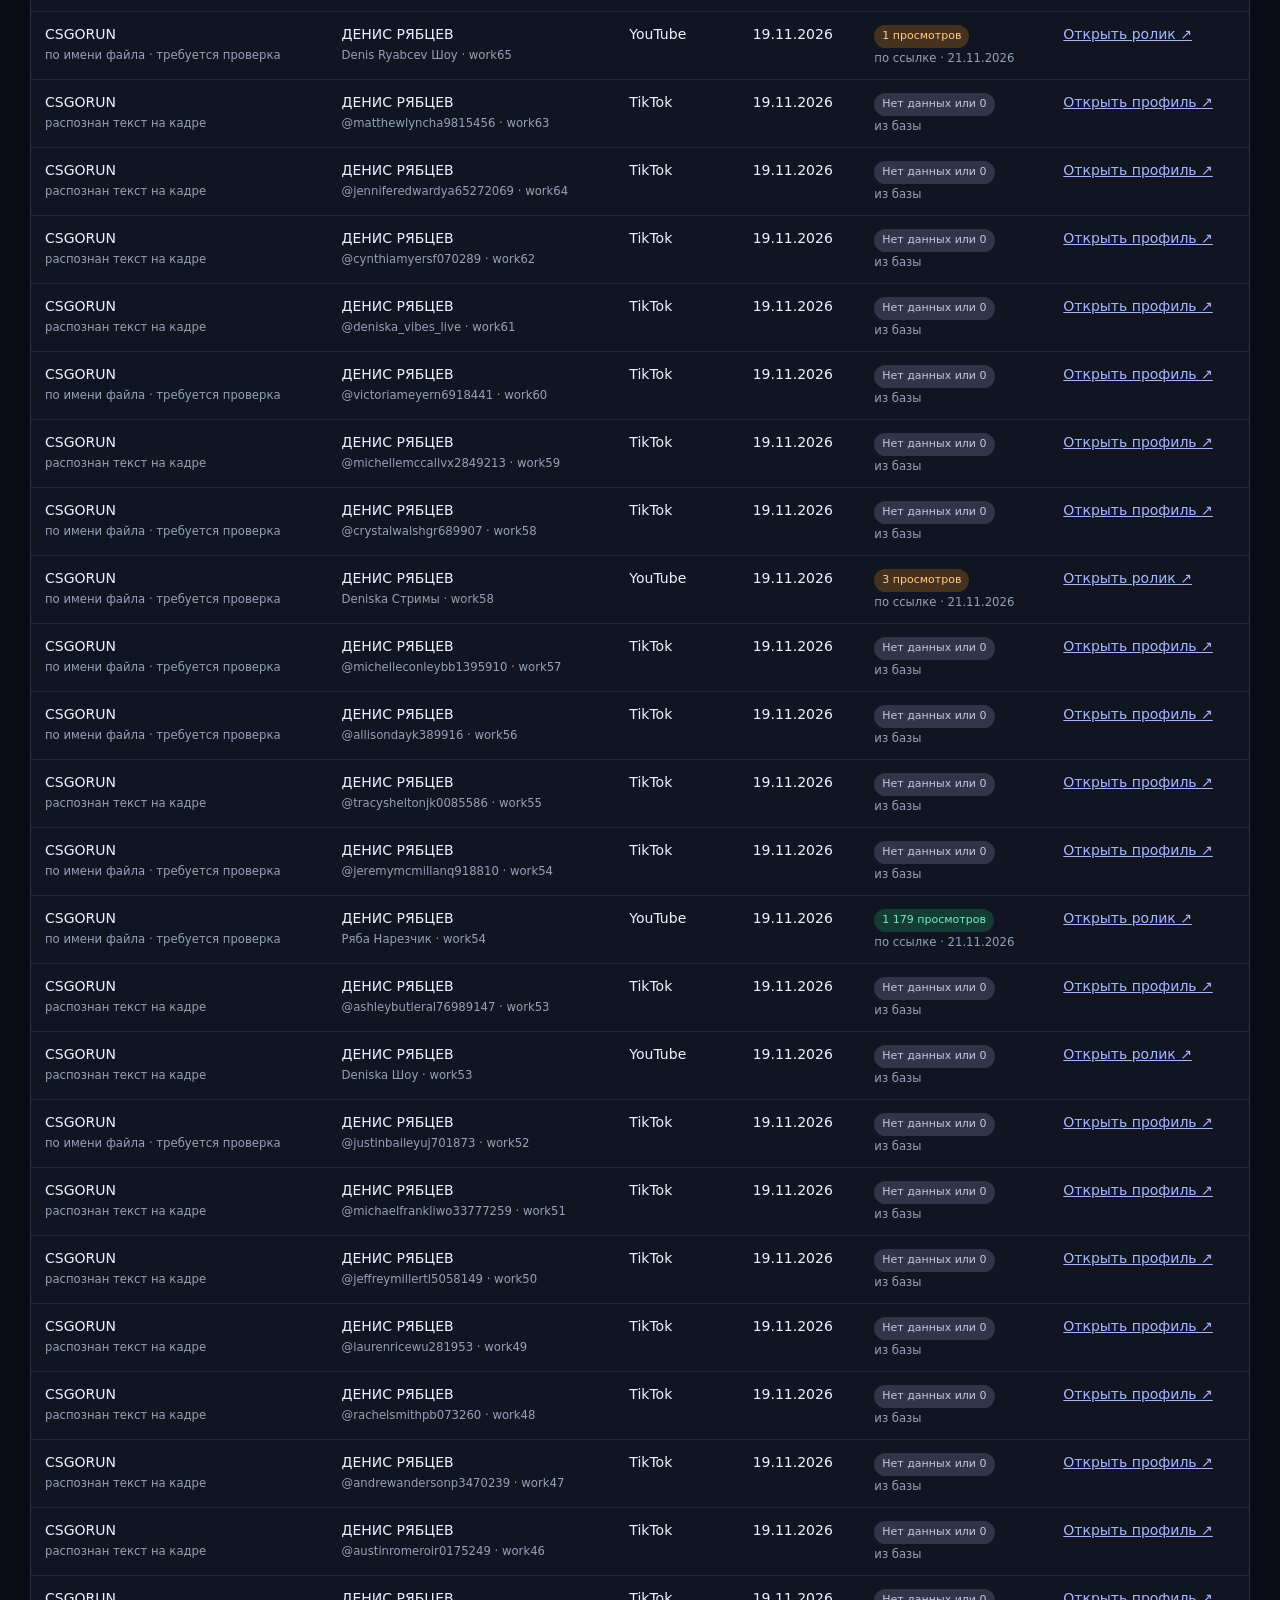
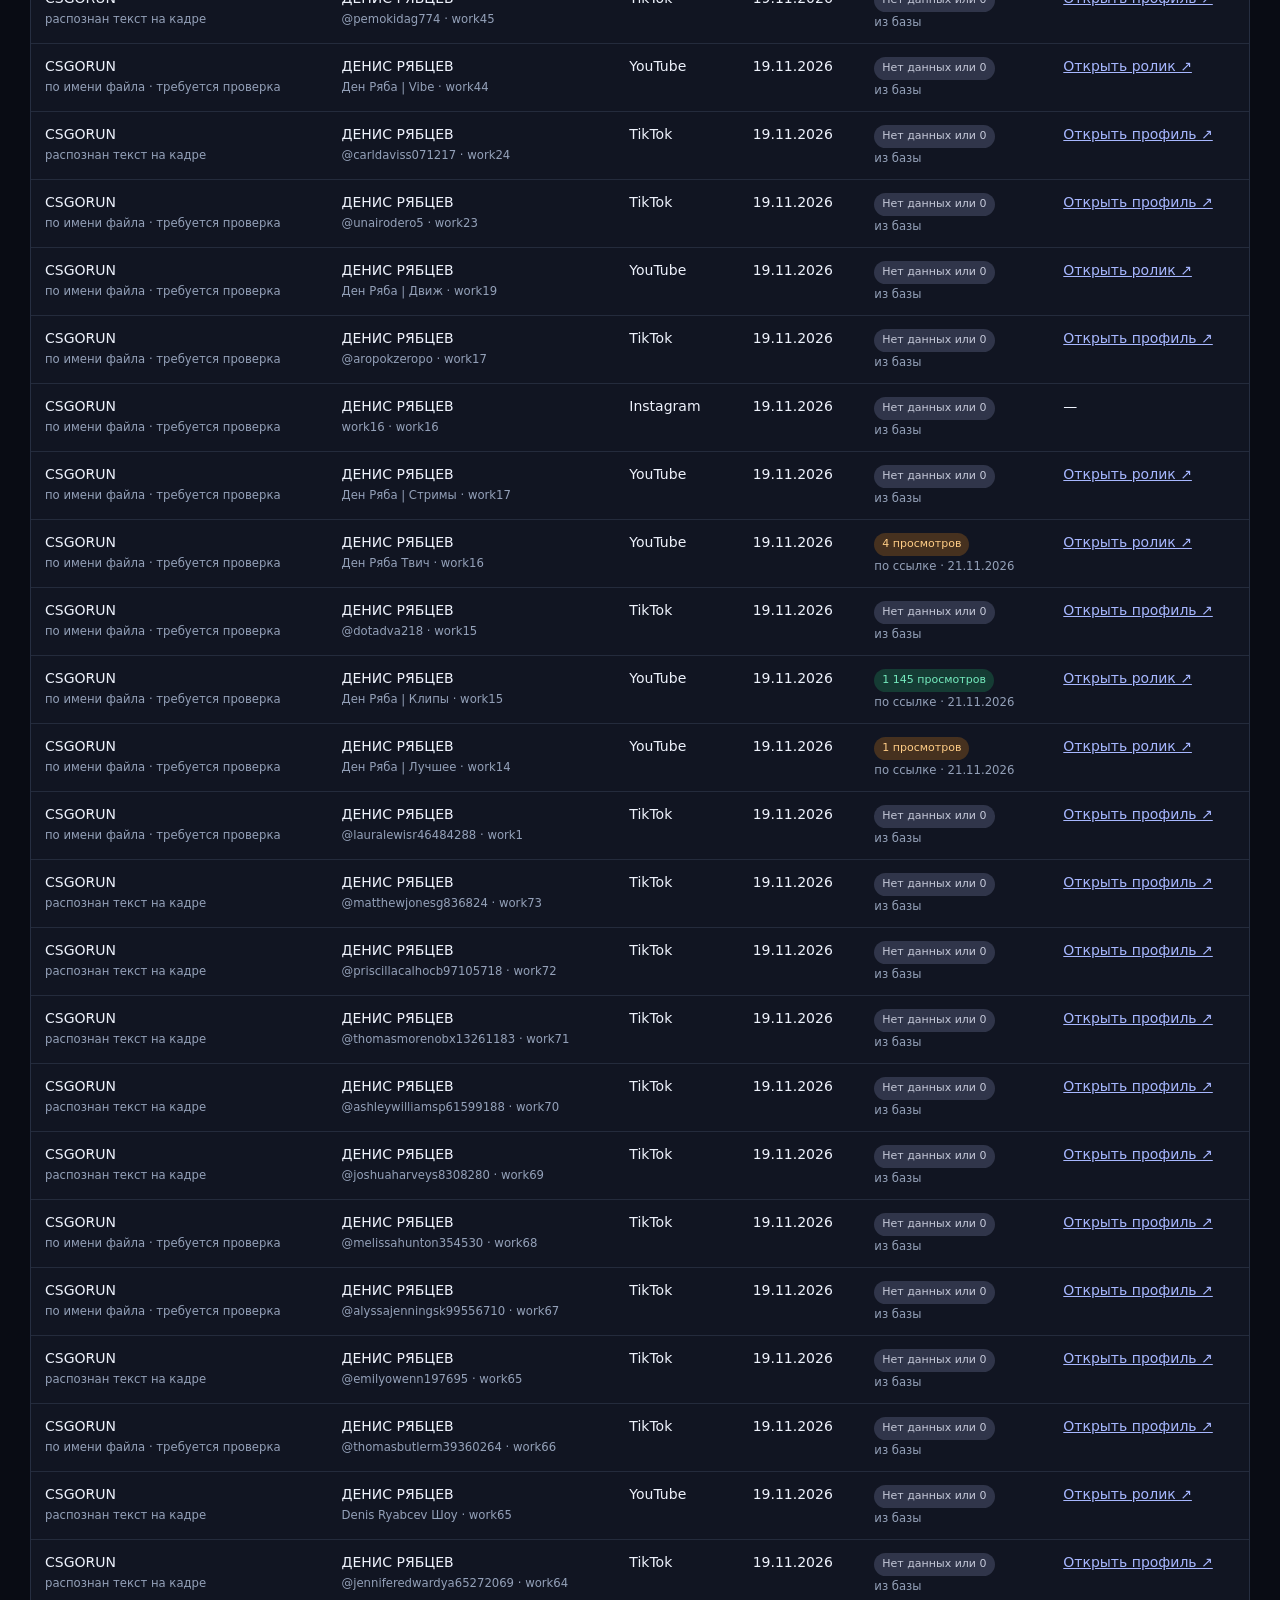
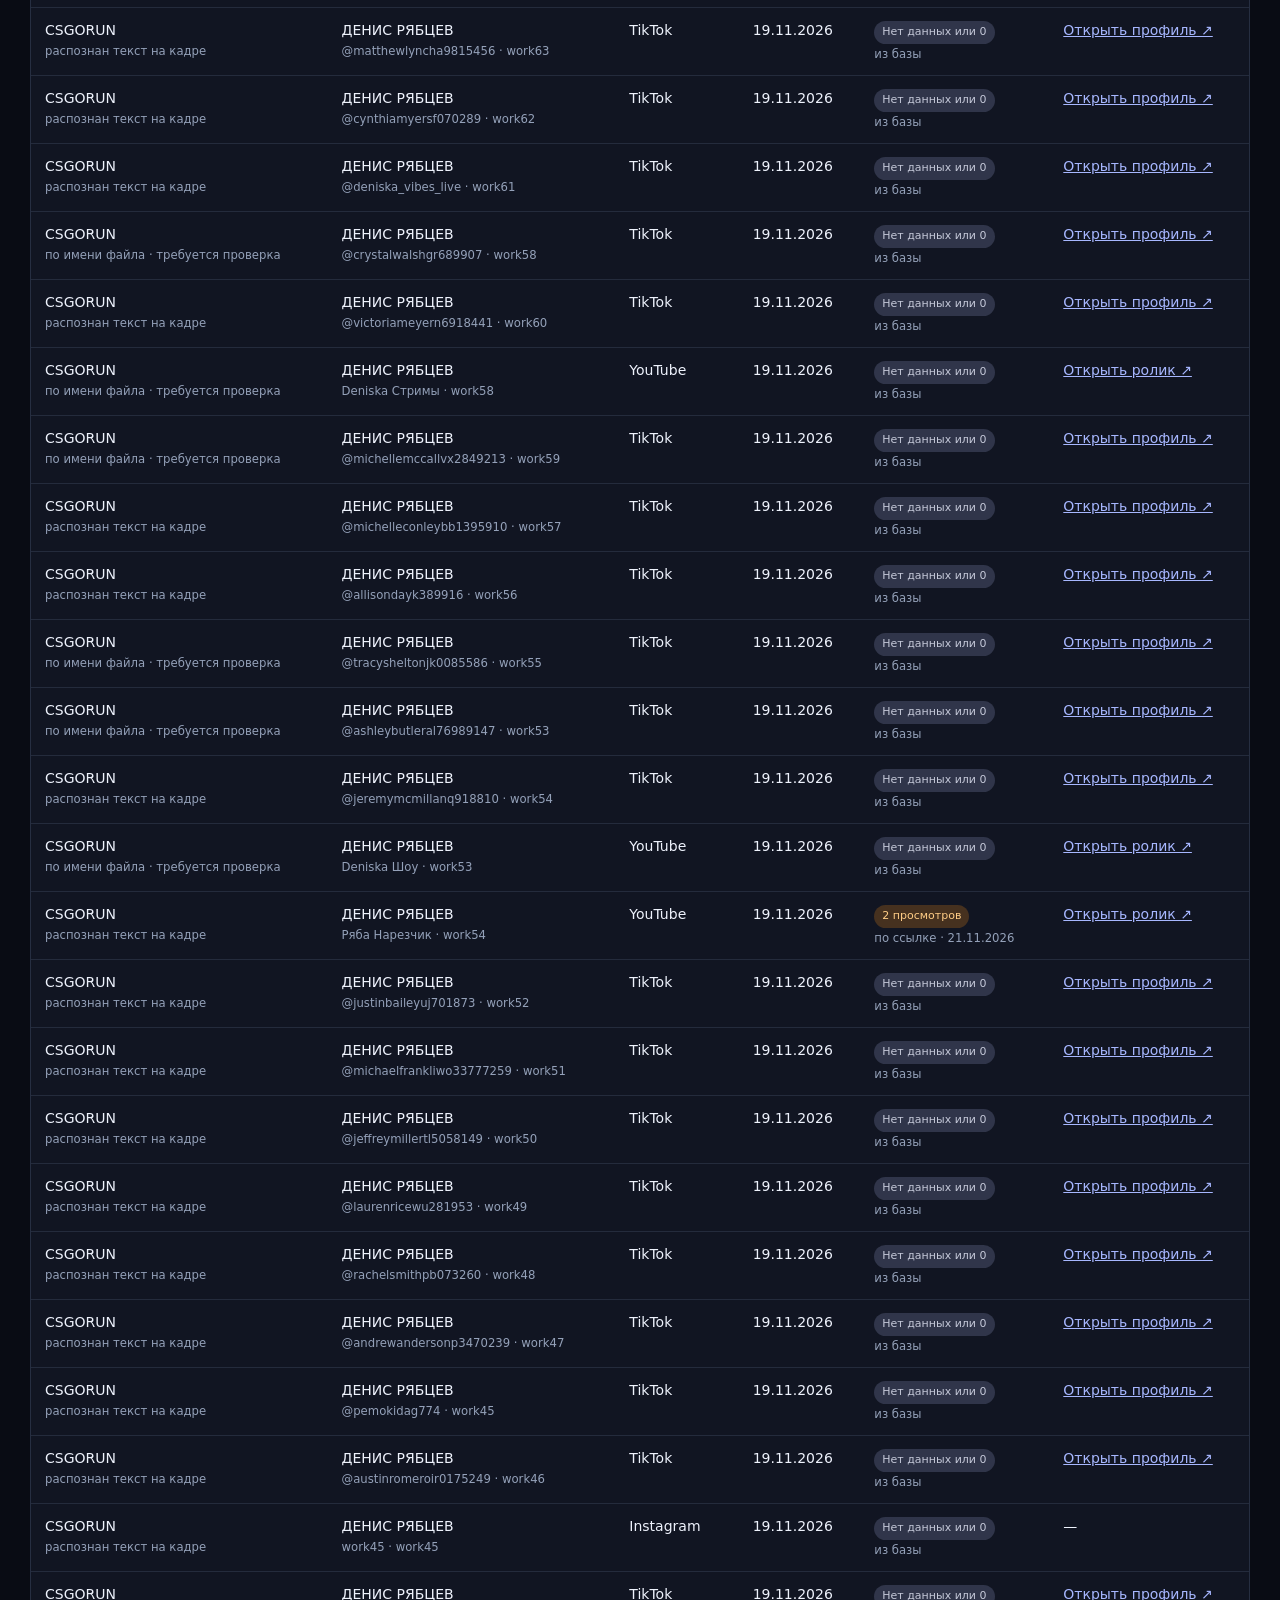
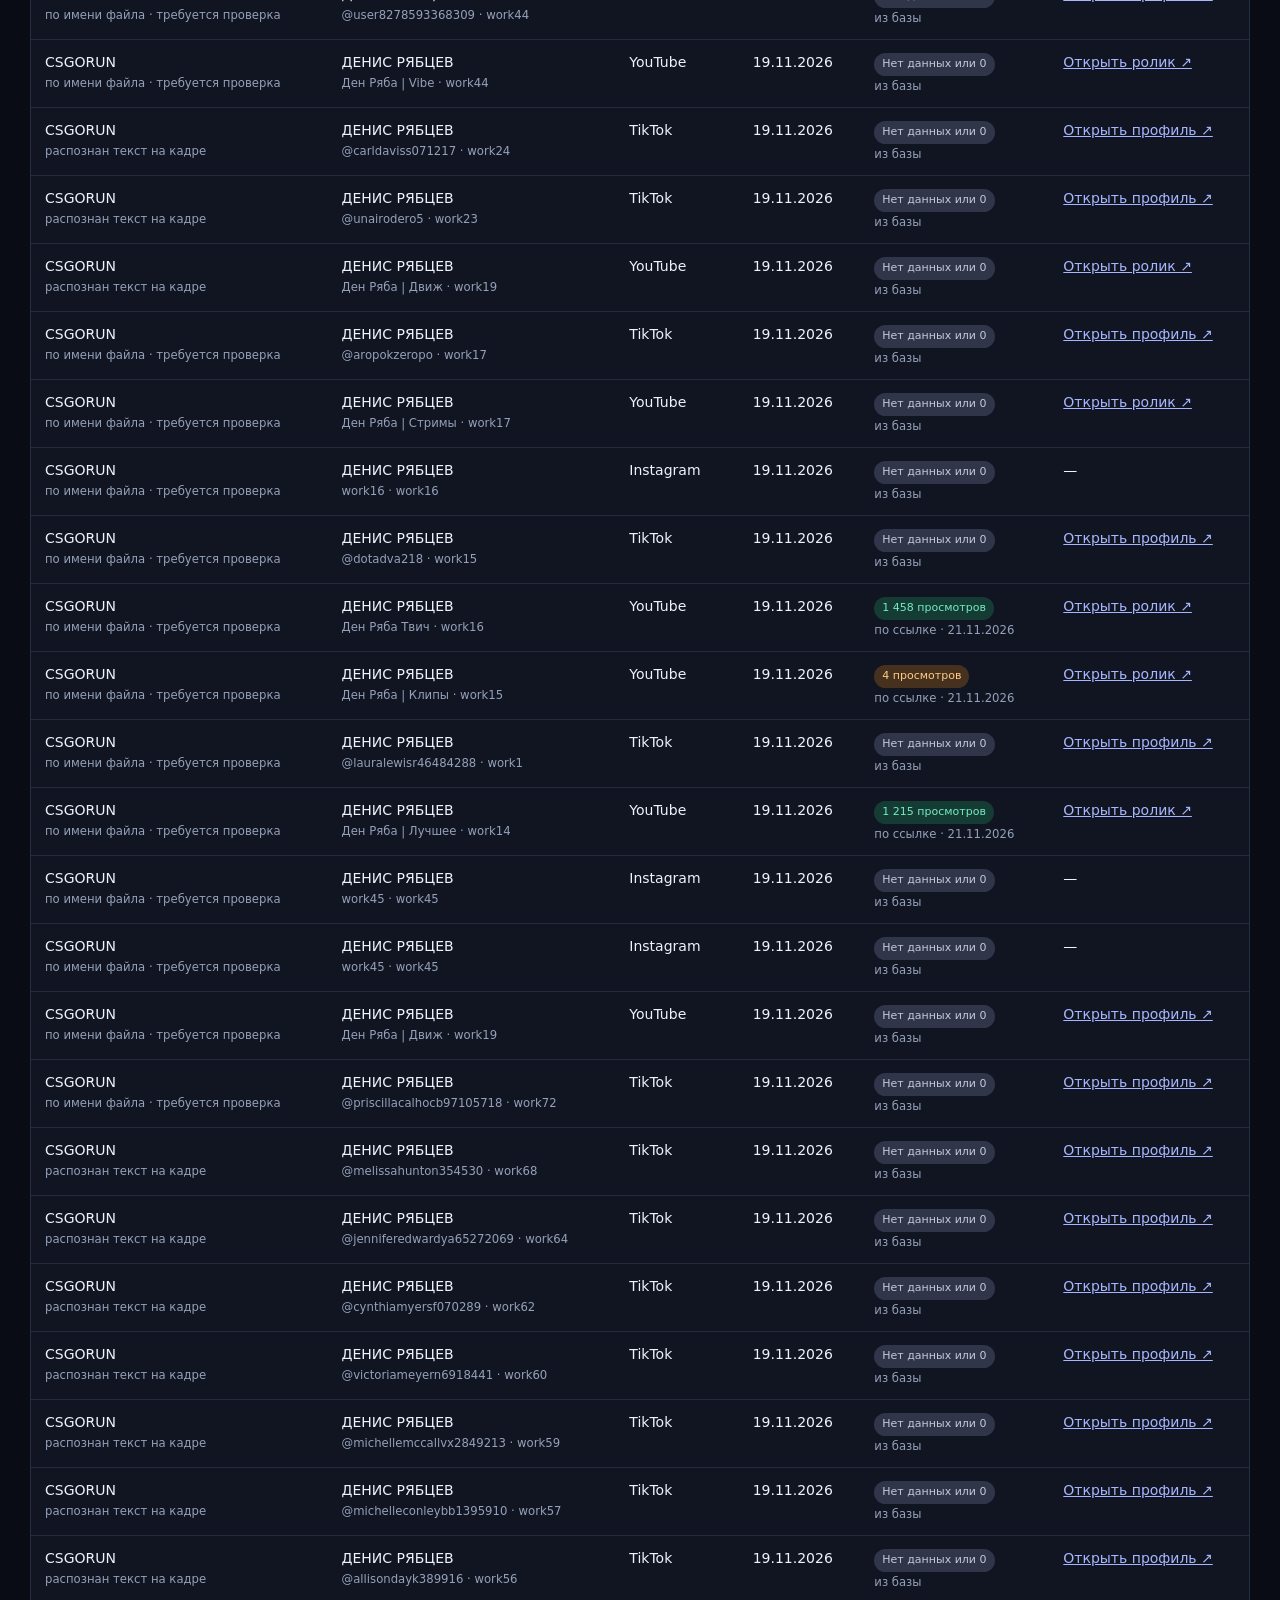
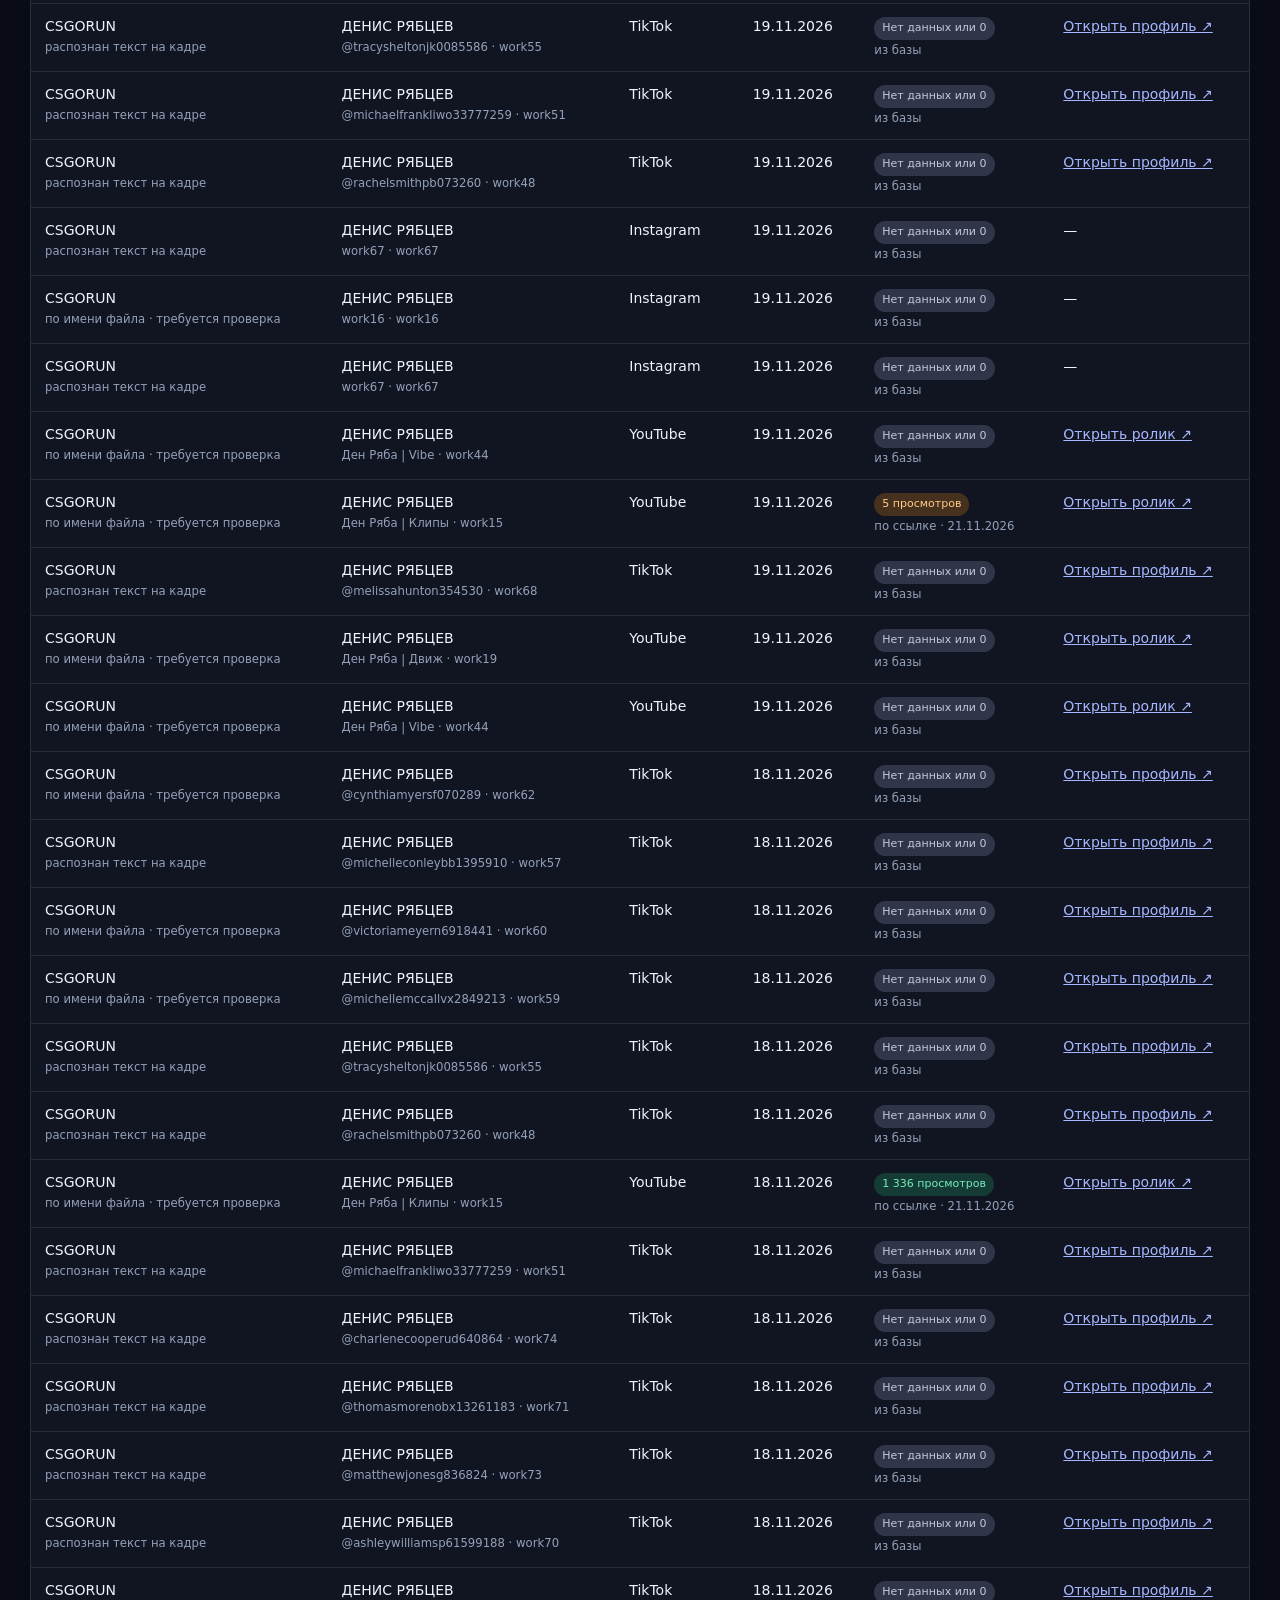
==== commit d6eddf45: "Update banner reports" ====
--- a/csgorun/index.html
+++ b/csgorun/index.html
@@ -4,7 +4,7 @@
   <meta charset="utf-8">
   <meta name="viewport" content="width=device-width, initial-scale=1">
   <title>Аналитика рекламных баннеров</title>
-  <link rel="stylesheet" href="banner-analytics.css">
+  <link rel="stylesheet" href="banner-analytics.css?v=20261121-3">
 </head>
 <body>
   <main class="shell">
@@ -27,6 +27,6 @@
     <section class="local-only"><div class="section-head"><div><span class="eyebrow">ПРОВЕРКА</span><h2>Неопределённые публикации</h2><p>Можно вручную указать баннер. Показаны последние 500 записей с именем файла.</p></div><button class="button ghost" id="toggle-unassigned">Показать</button></div><div id="unassigned" hidden></div></section>
     <footer>Статистика по рекламным плашкам · Не является измерением уникальных зрителей</footer>
   </main>
-  <script src="banner-analytics.js"></script>
+  <script src="banner-analytics.js?v=20261121-3"></script>
 </body>
 </html>
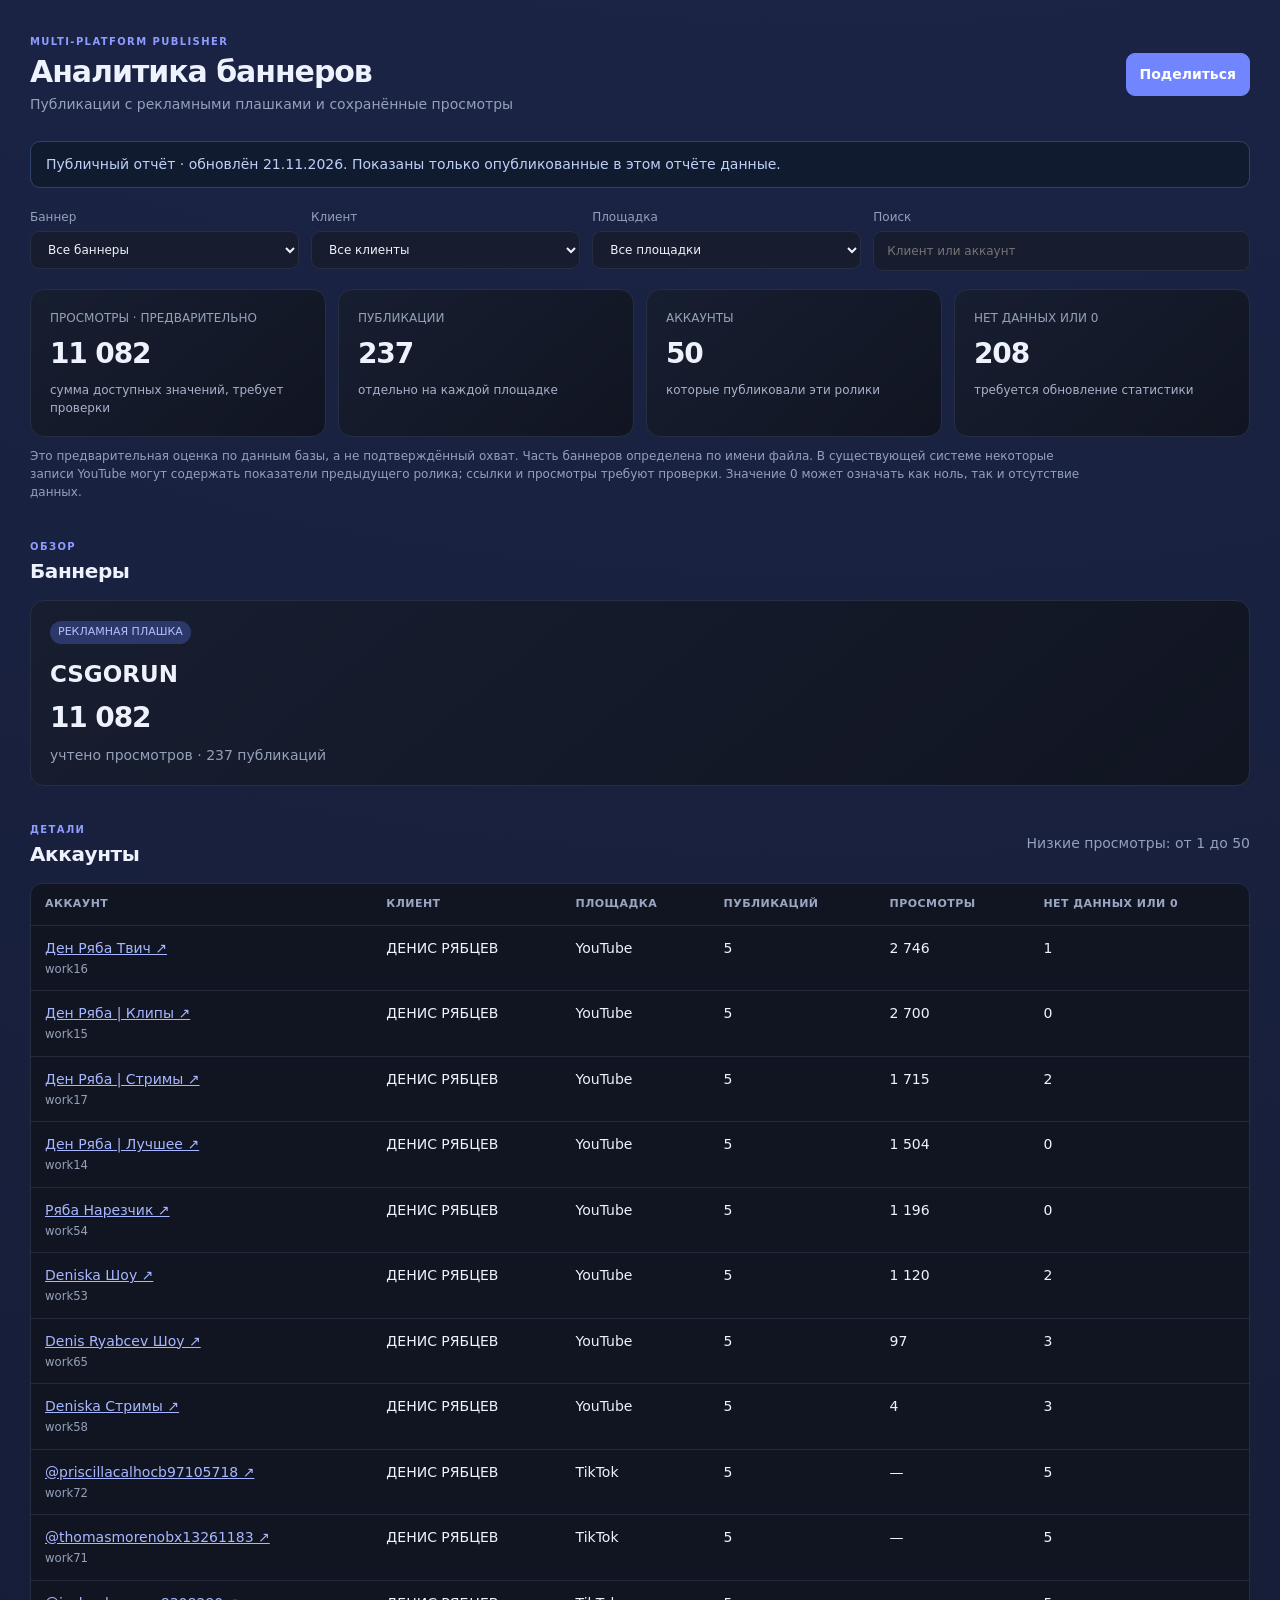
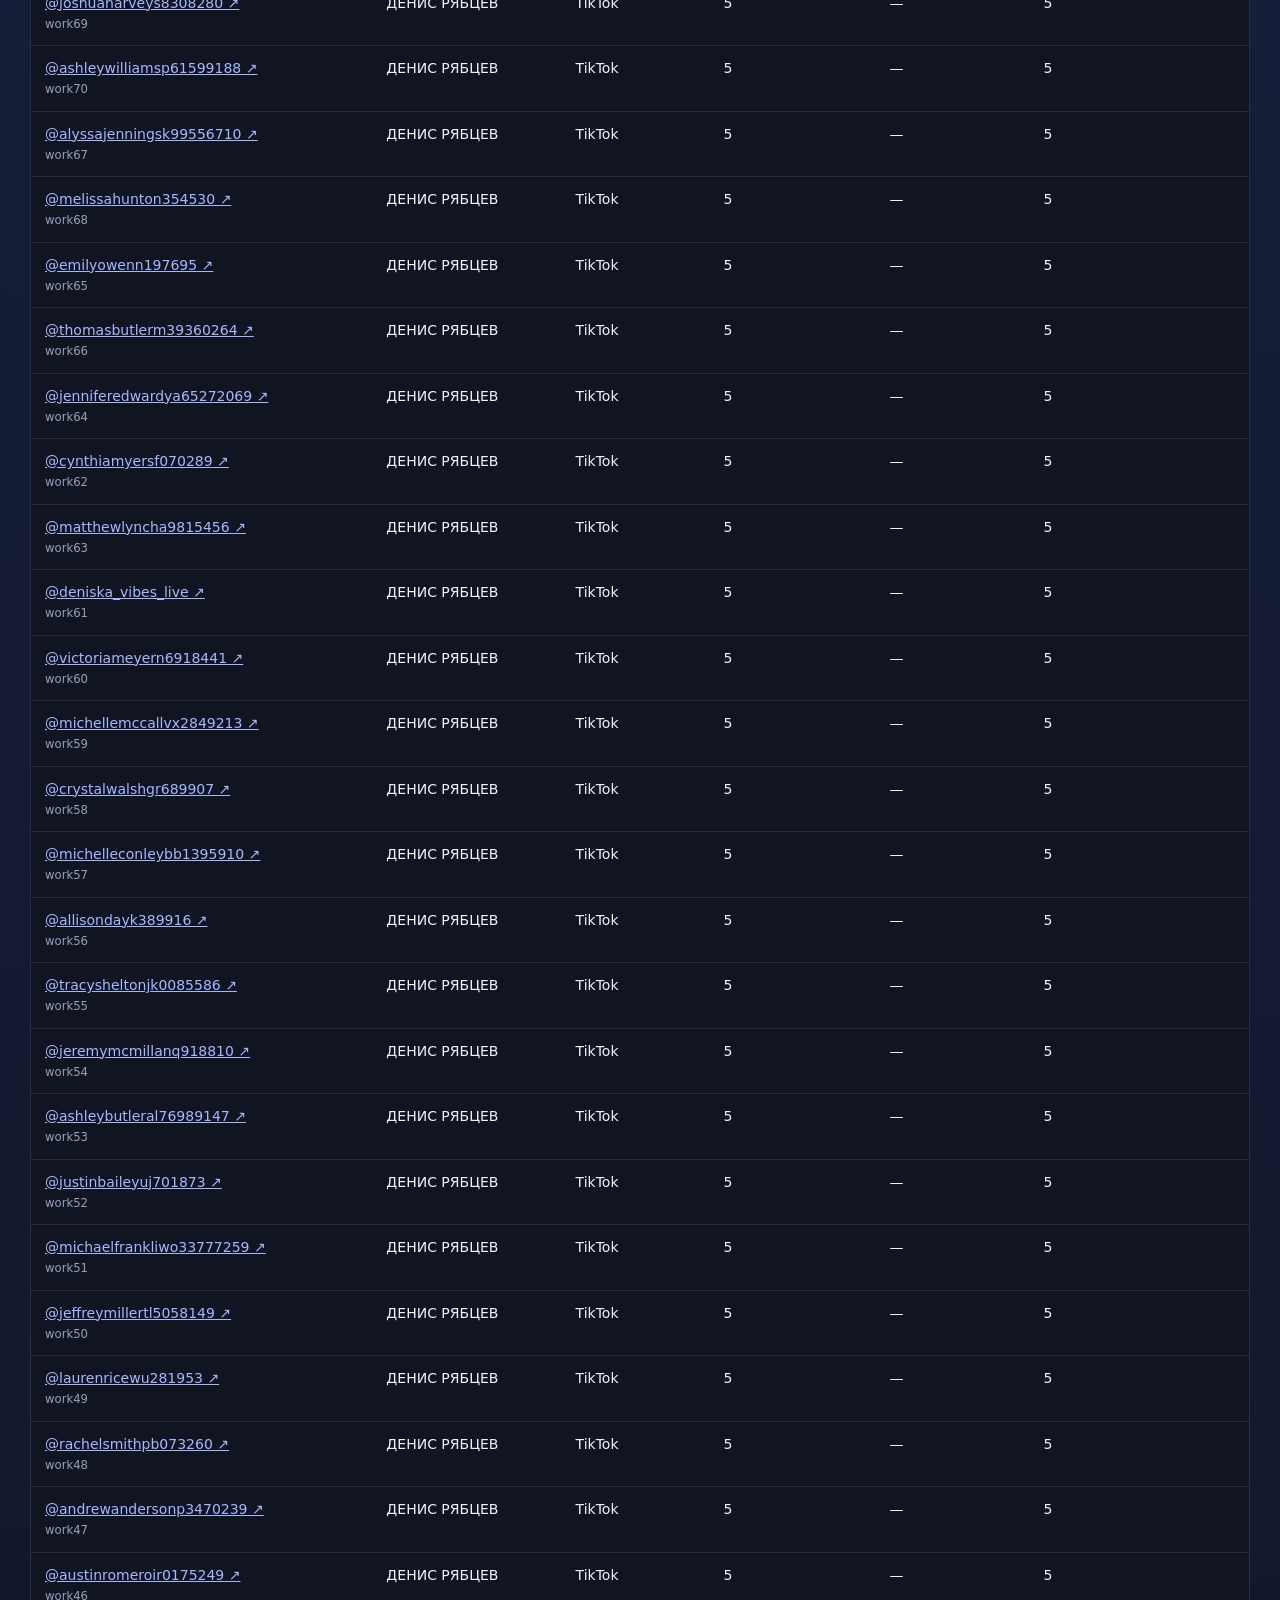
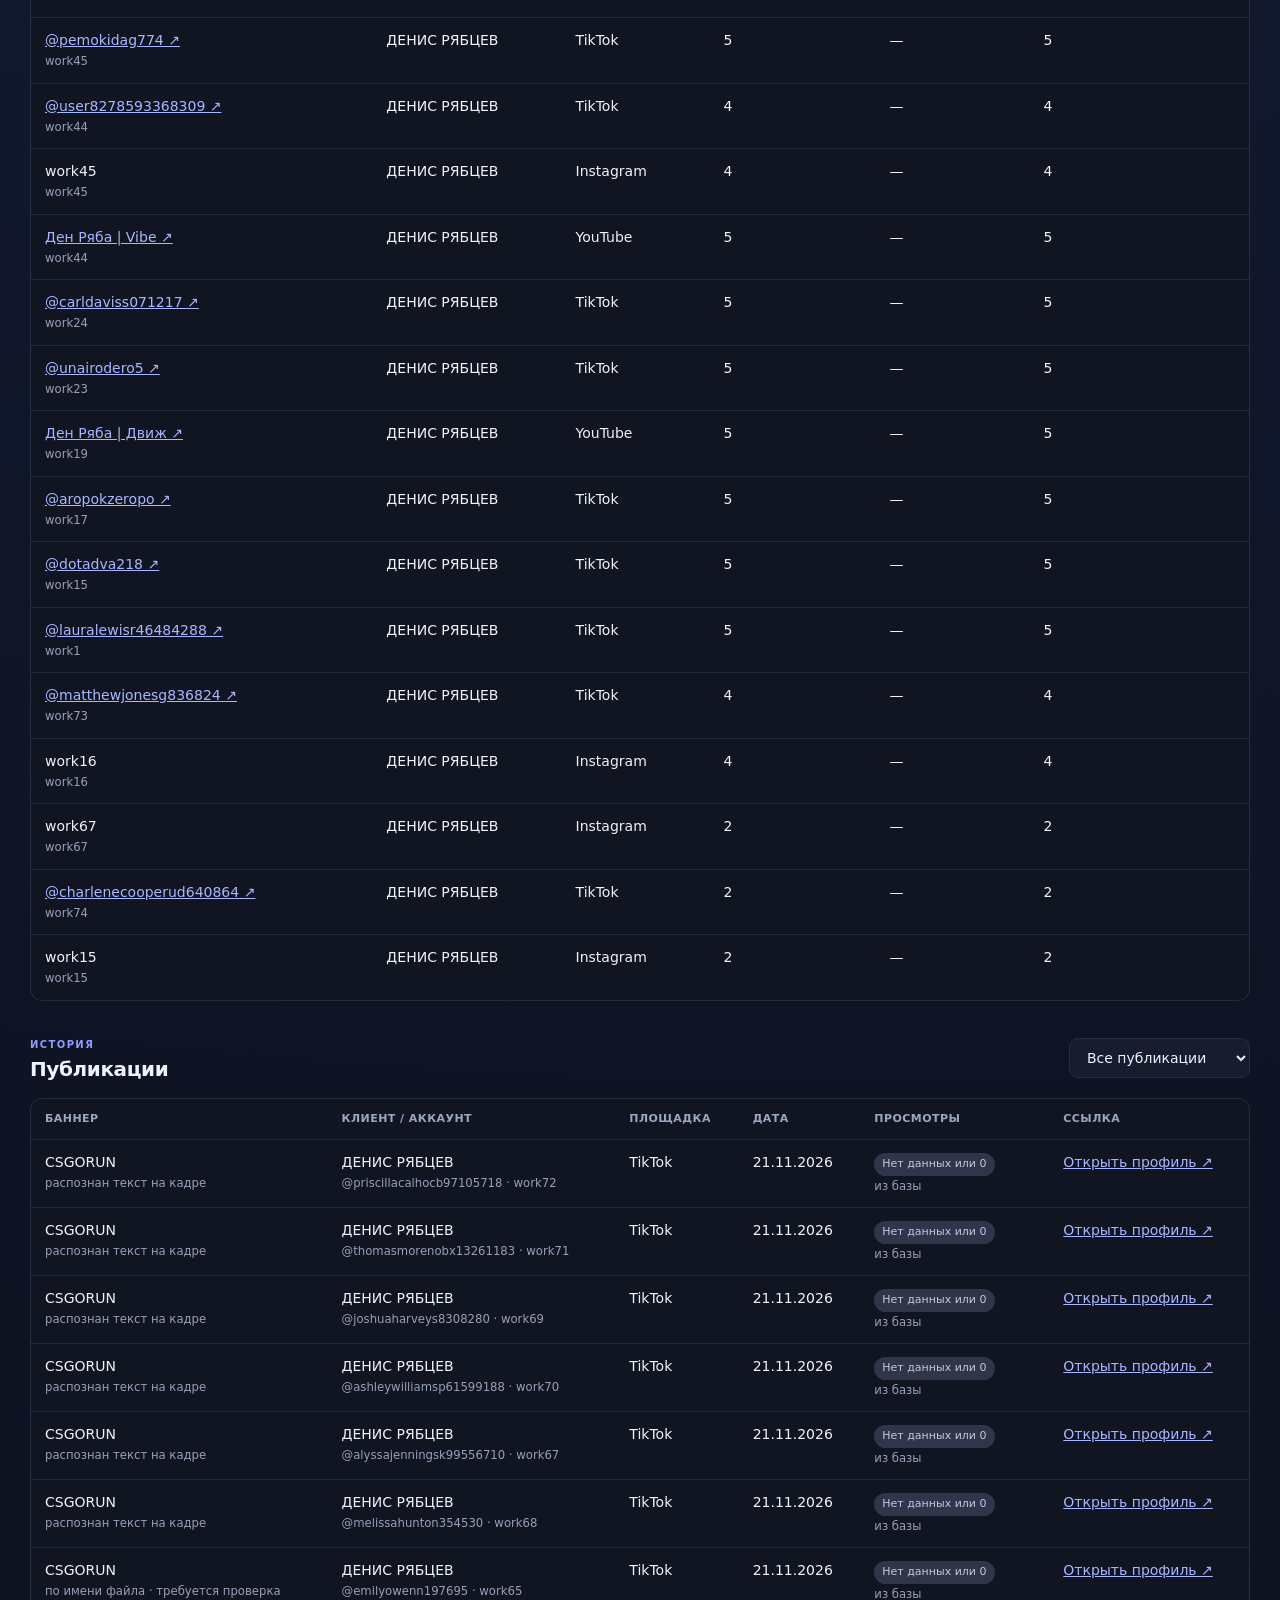
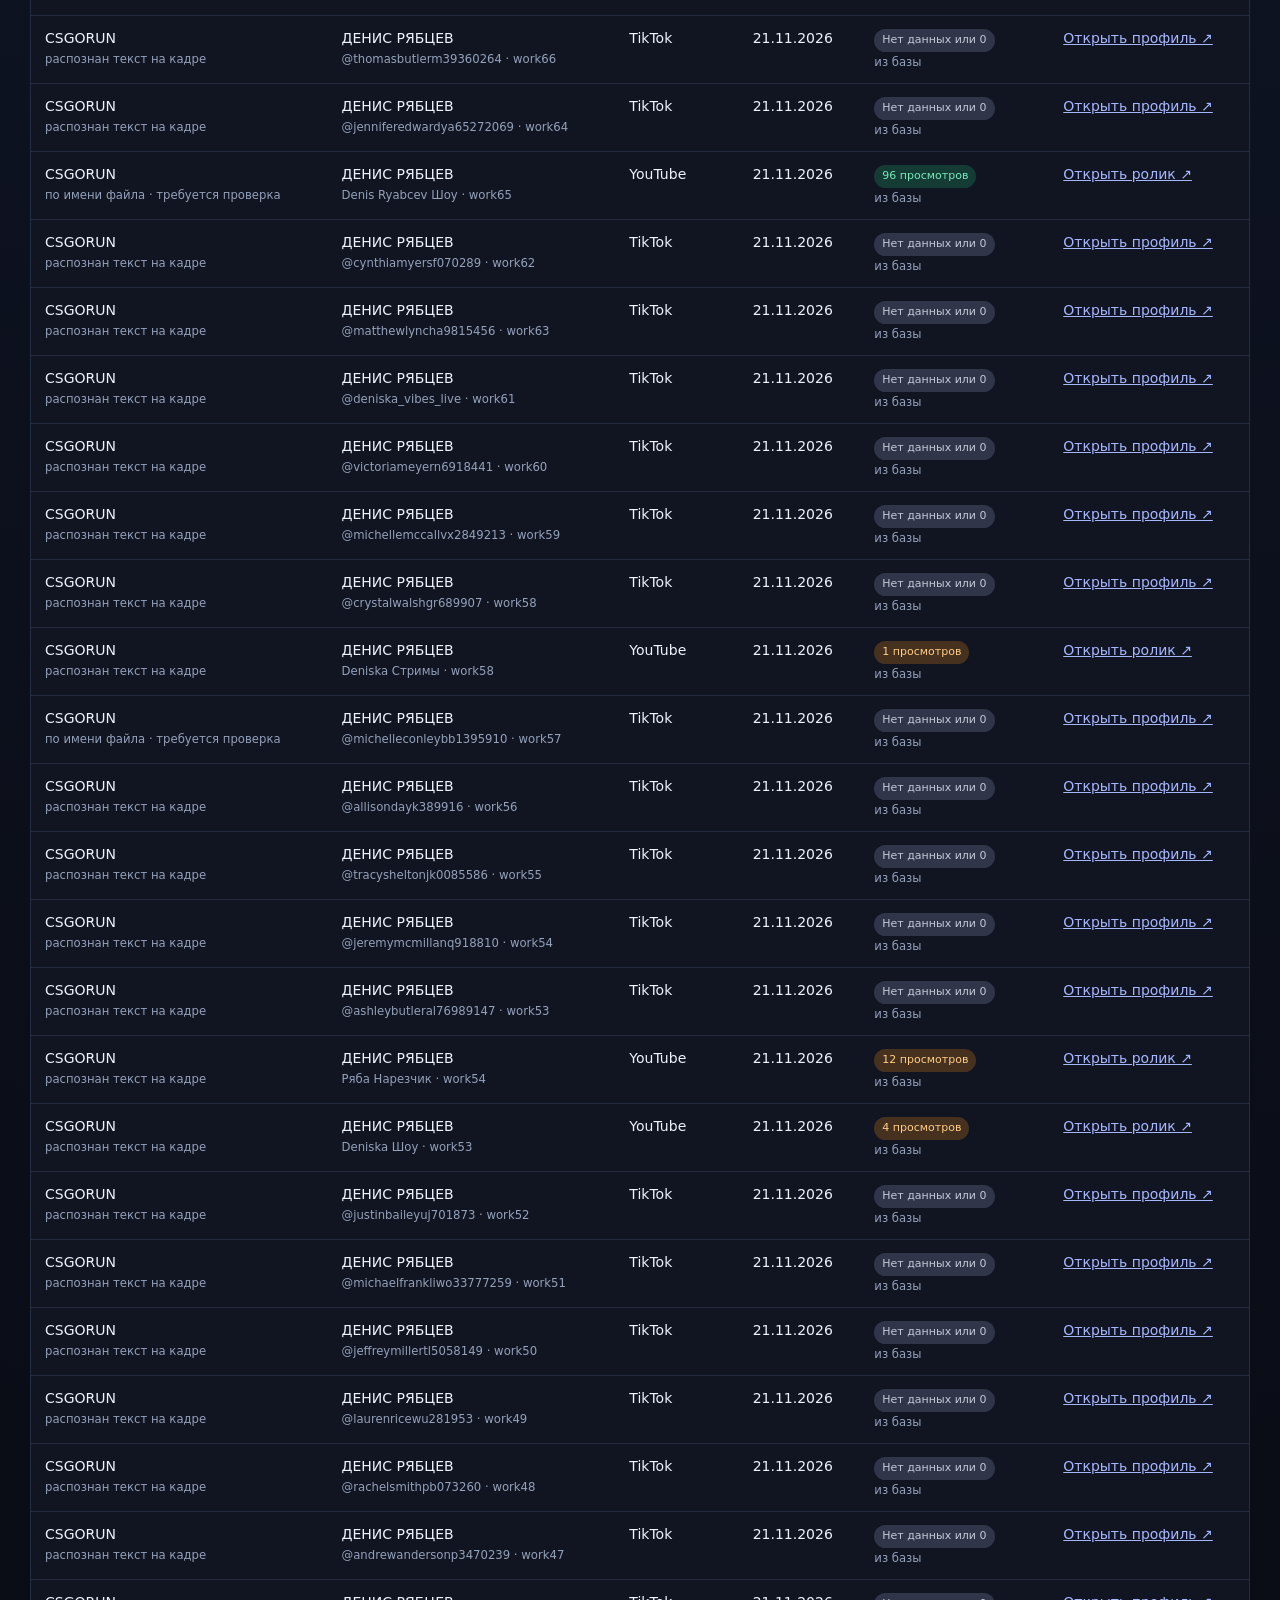
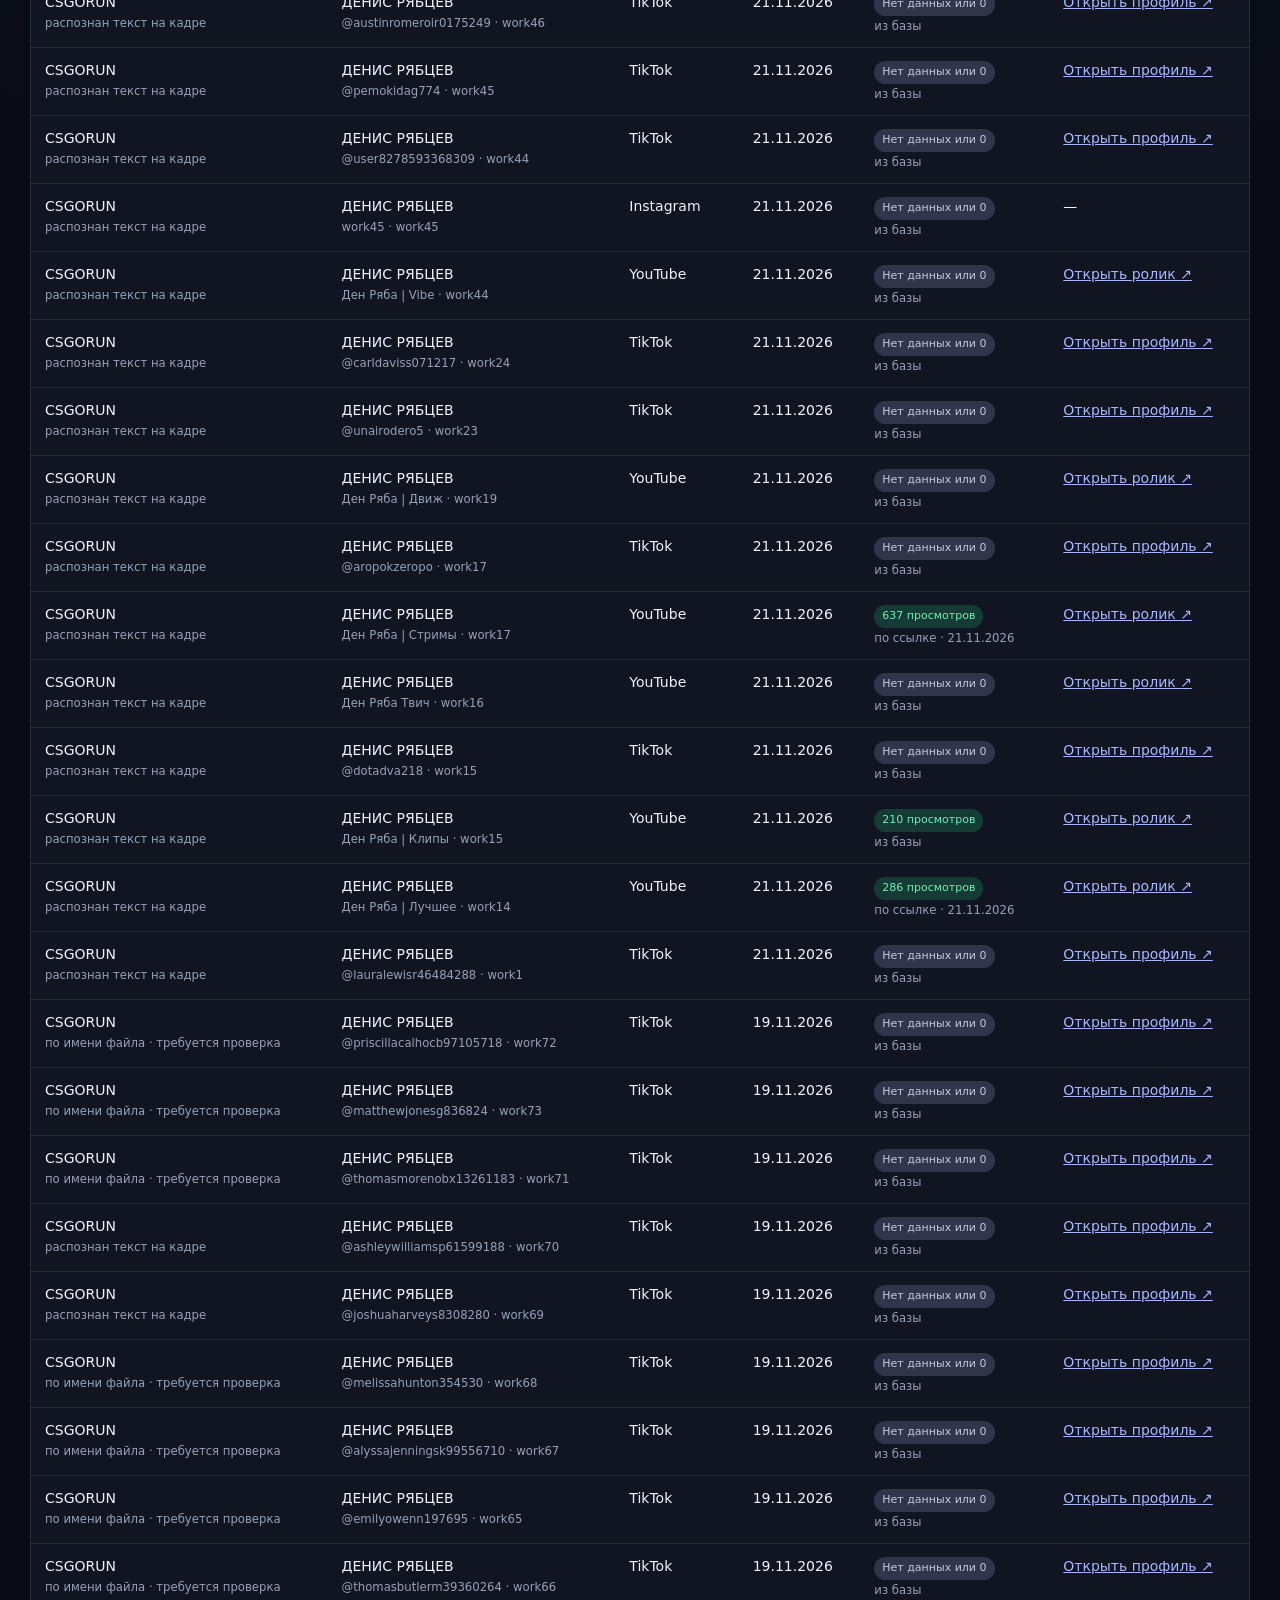
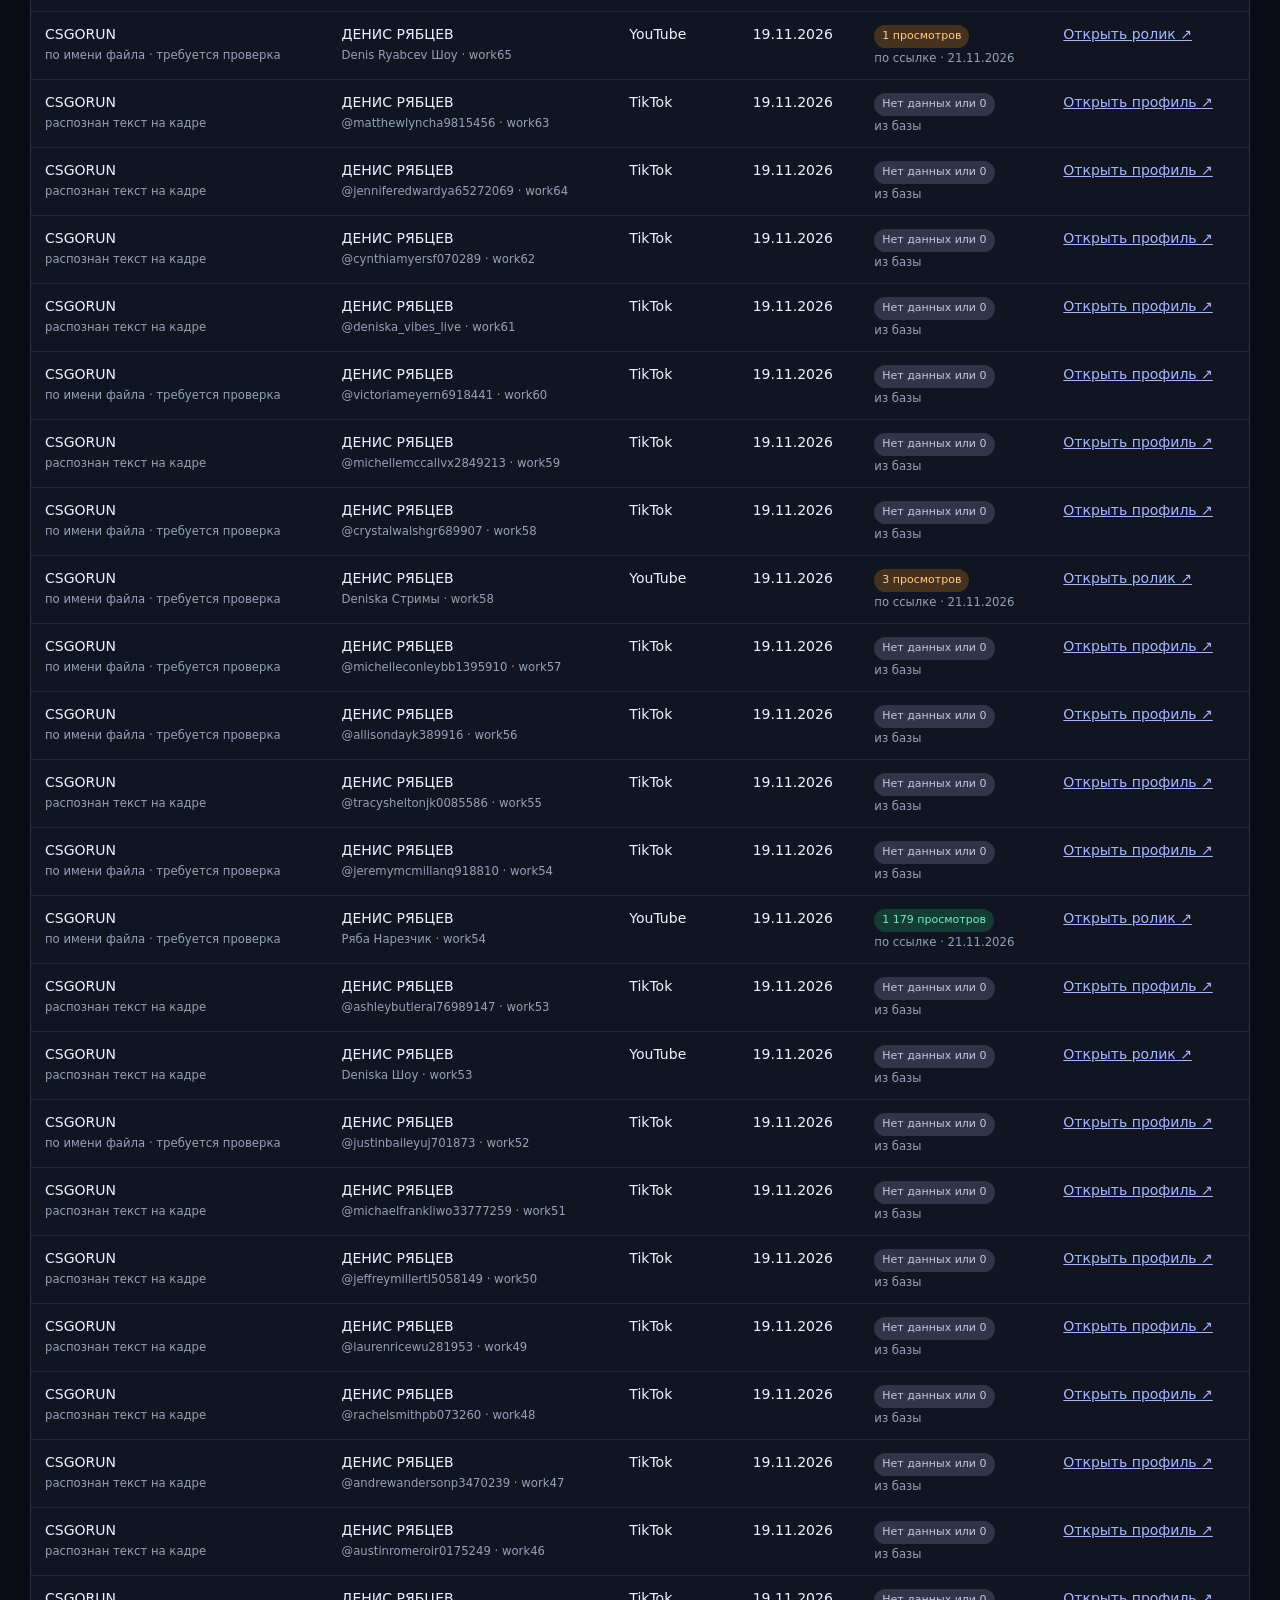
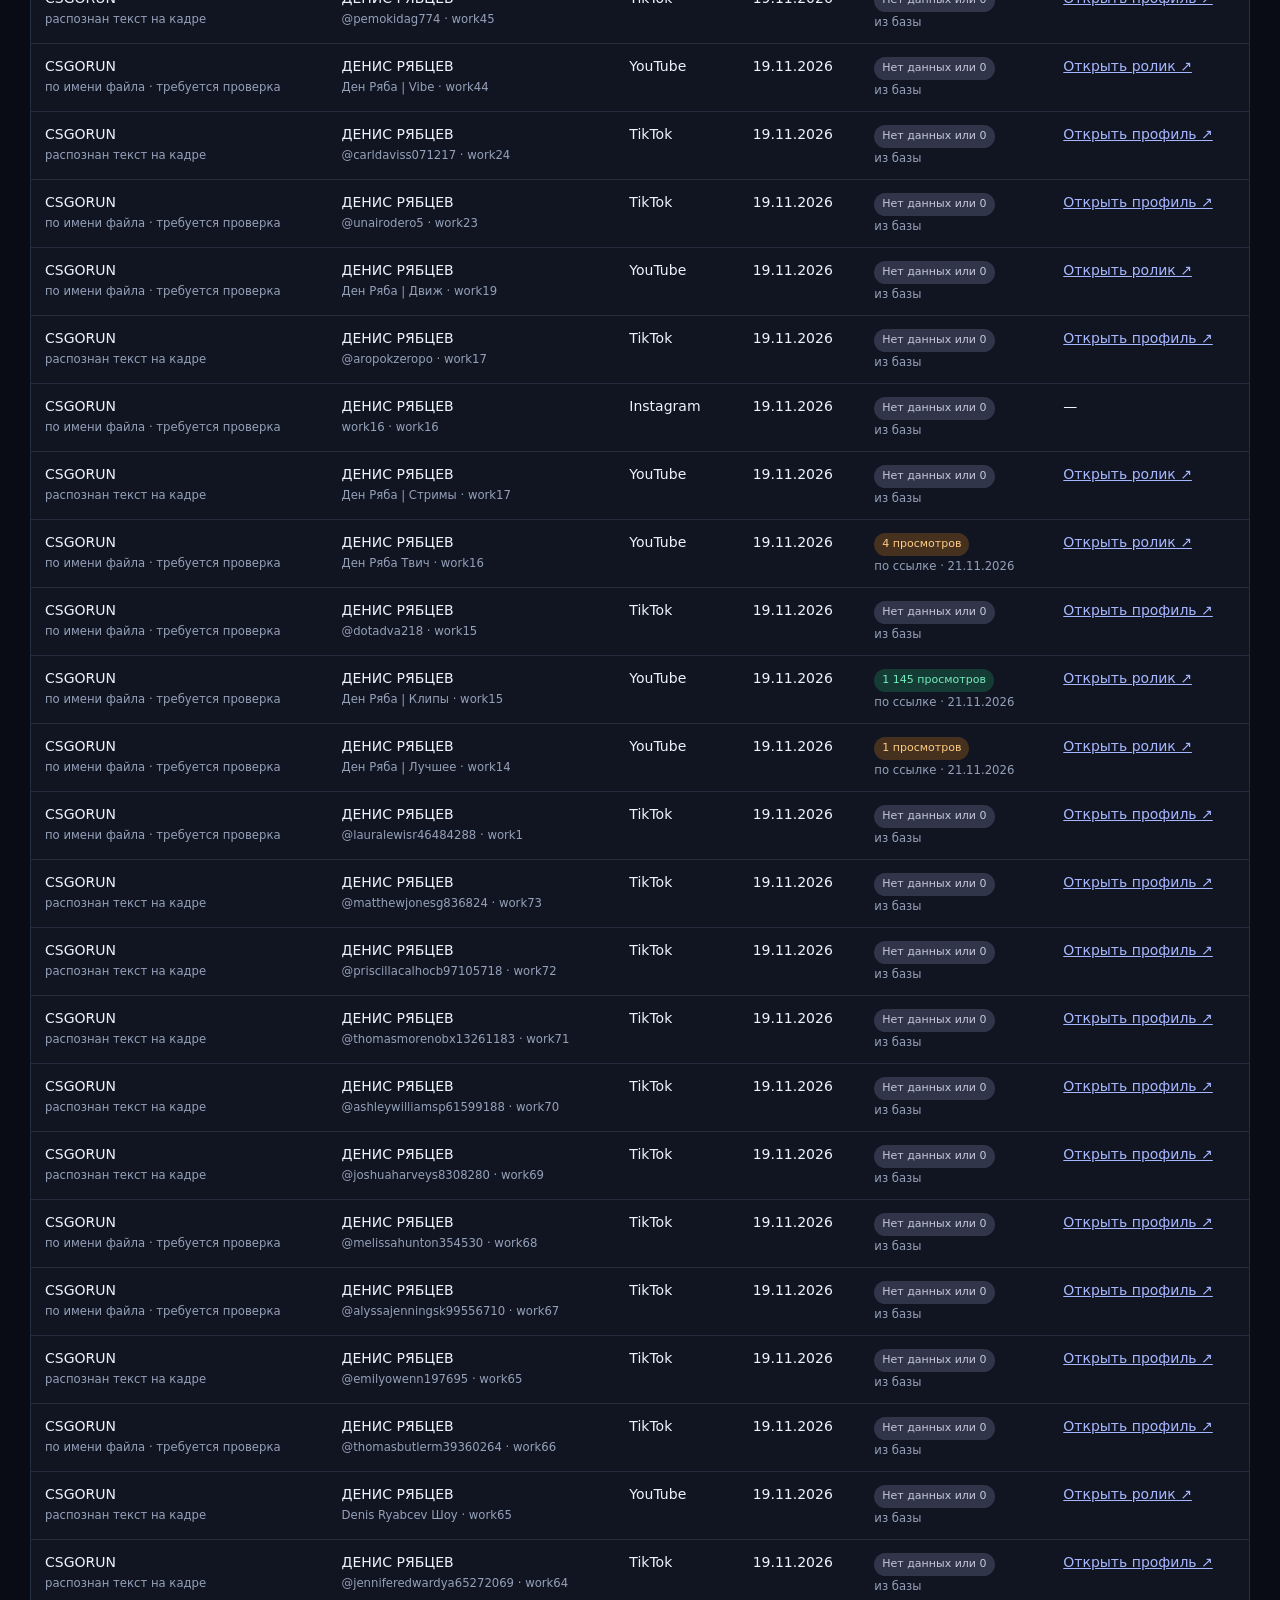
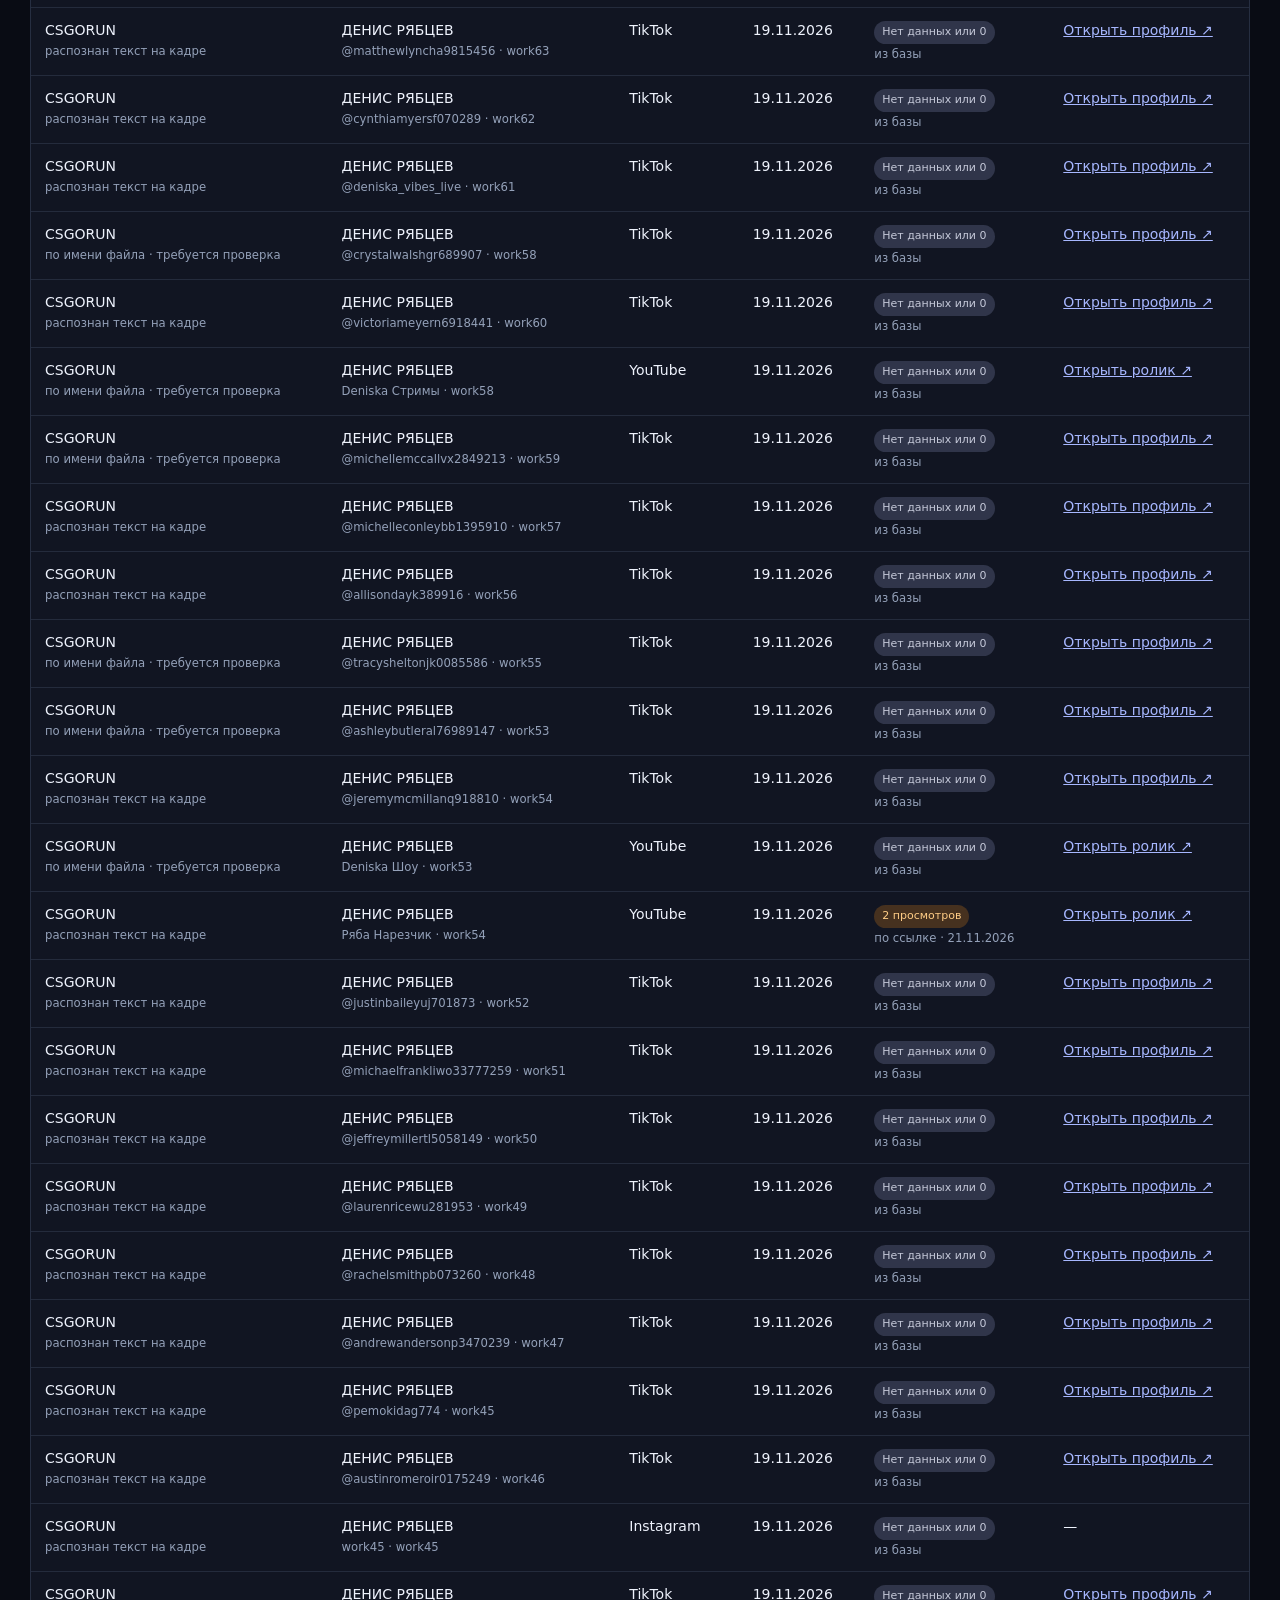
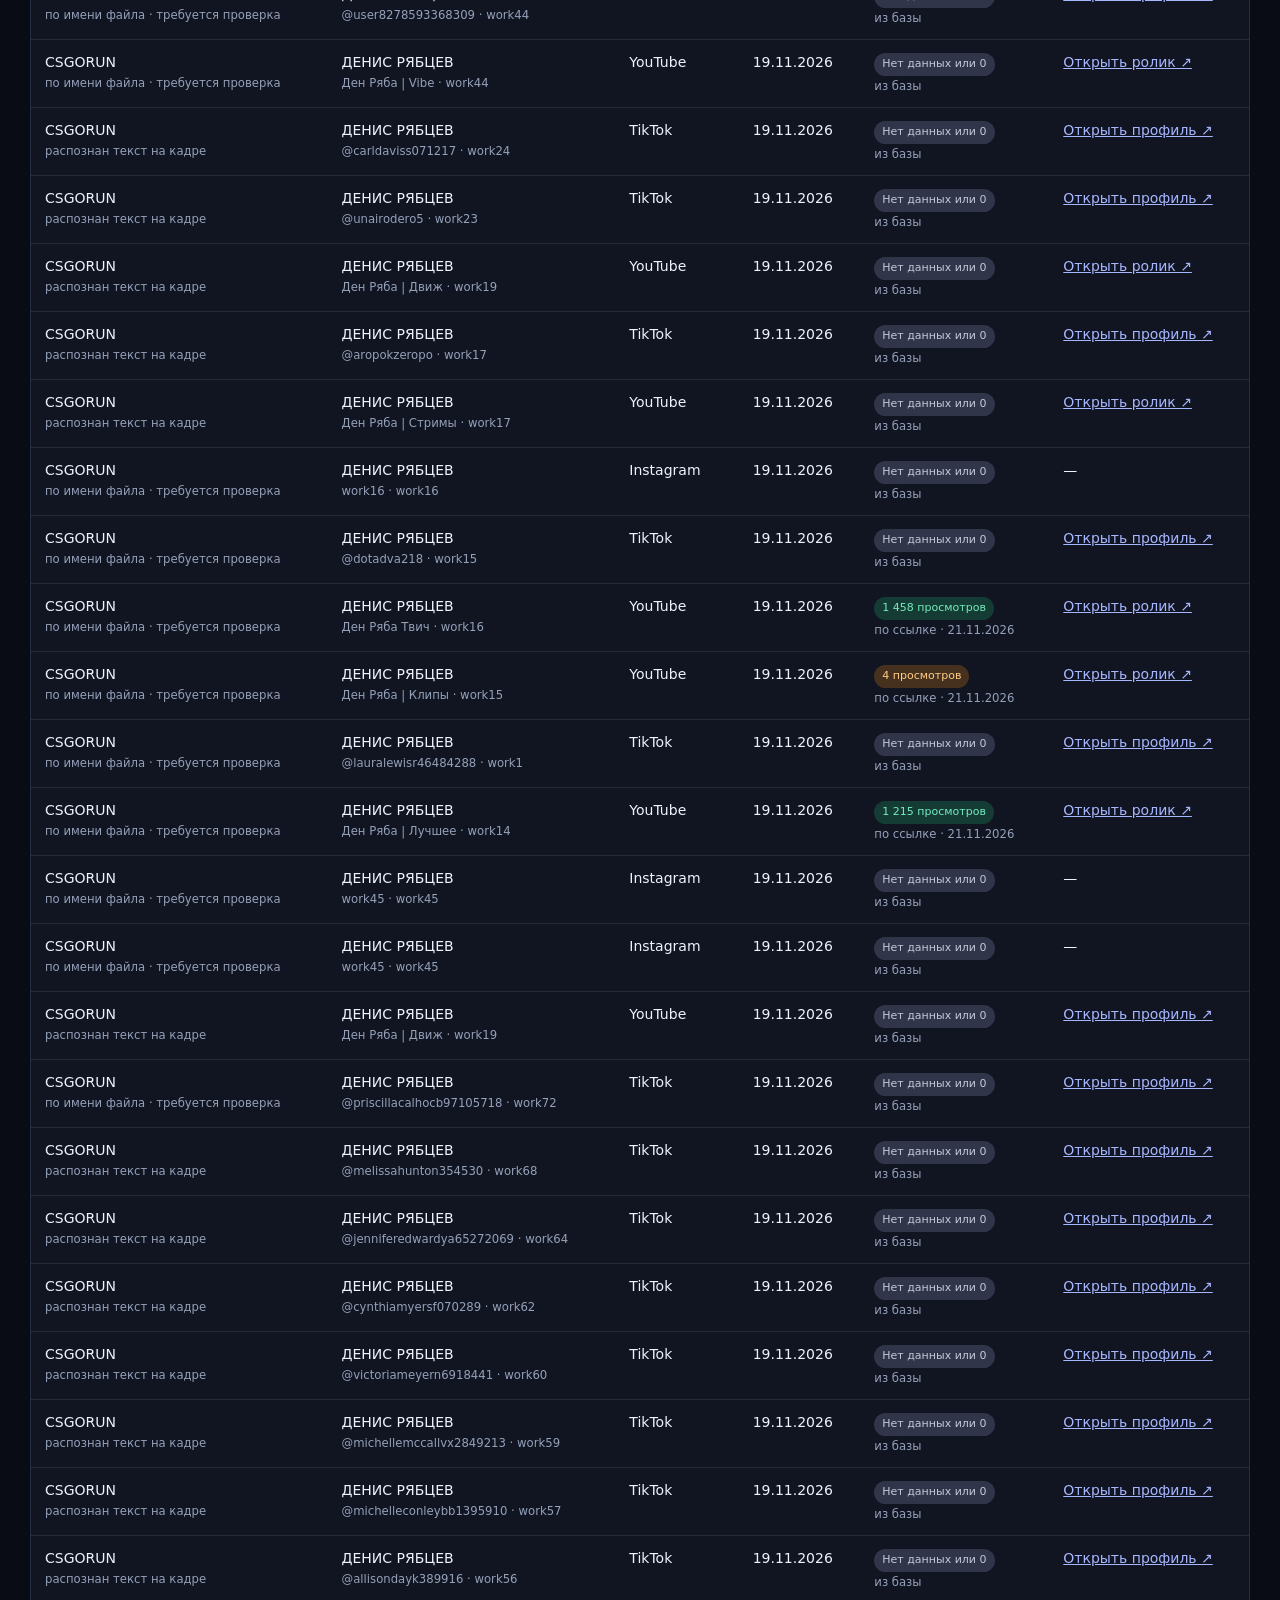
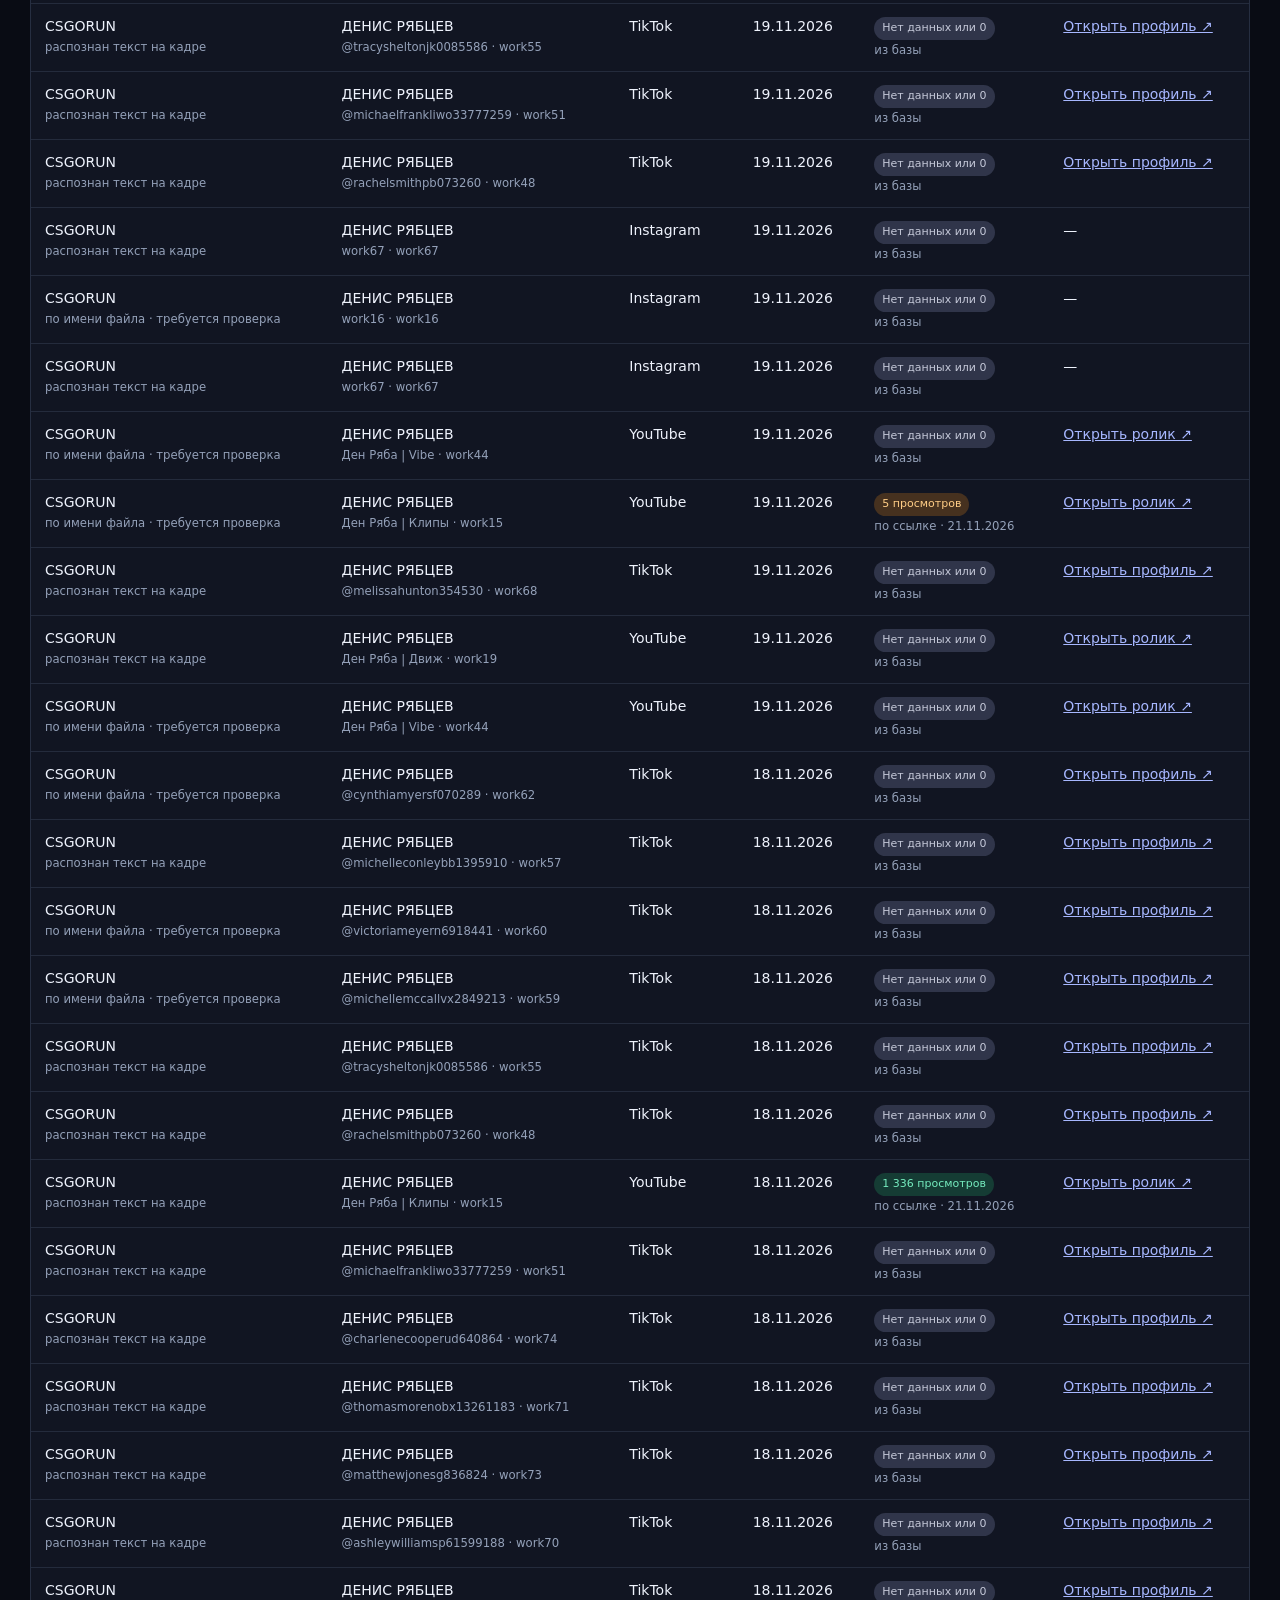
==== commit a306e997: "Update banner reports" ====
--- a/csgorun/index.html
+++ b/csgorun/index.html
@@ -21,6 +21,7 @@
     </section>
     <section class="metrics" id="metrics"></section>
     <p class="explanation">Это предварительная оценка по данным базы, а не подтверждённый охват. Часть баннеров определена по имени файла. В существующей системе некоторые записи YouTube могут содержать показатели предыдущего ролика; ссылки и просмотры требуют проверки. Значение 0 может означать как ноль, так и отсутствие данных.</p>
+    <p class="explanation local-only">Пока панель работает, программа периодически ищет известные плашки в доступных видео и раз в шесть часов проверяет просмотры по доступным ссылкам. Площадка может не вернуть счётчик; распознавание новых названий можно дополнить вручную.</p>
     <section><div class="section-head"><div><span class="eyebrow">ОБЗОР</span><h2>Баннеры</h2></div></div><div class="banner-cards" id="cards"></div></section>
     <section><div class="section-head"><div><span class="eyebrow">ДЕТАЛИ</span><h2>Аккаунты</h2></div><span class="muted">Низкие просмотры: от 1 до 50</span></div><div id="accounts"></div></section>
     <section><div class="section-head"><div><span class="eyebrow">ИСТОРИЯ</span><h2>Публикации</h2></div><select id="view-filter" aria-label="Фильтр просмотров"><option value="all">Все публикации</option><option value="low">Мало просмотров</option><option value="unknown">Нет данных или 0</option></select></div><div id="publications"></div></section>
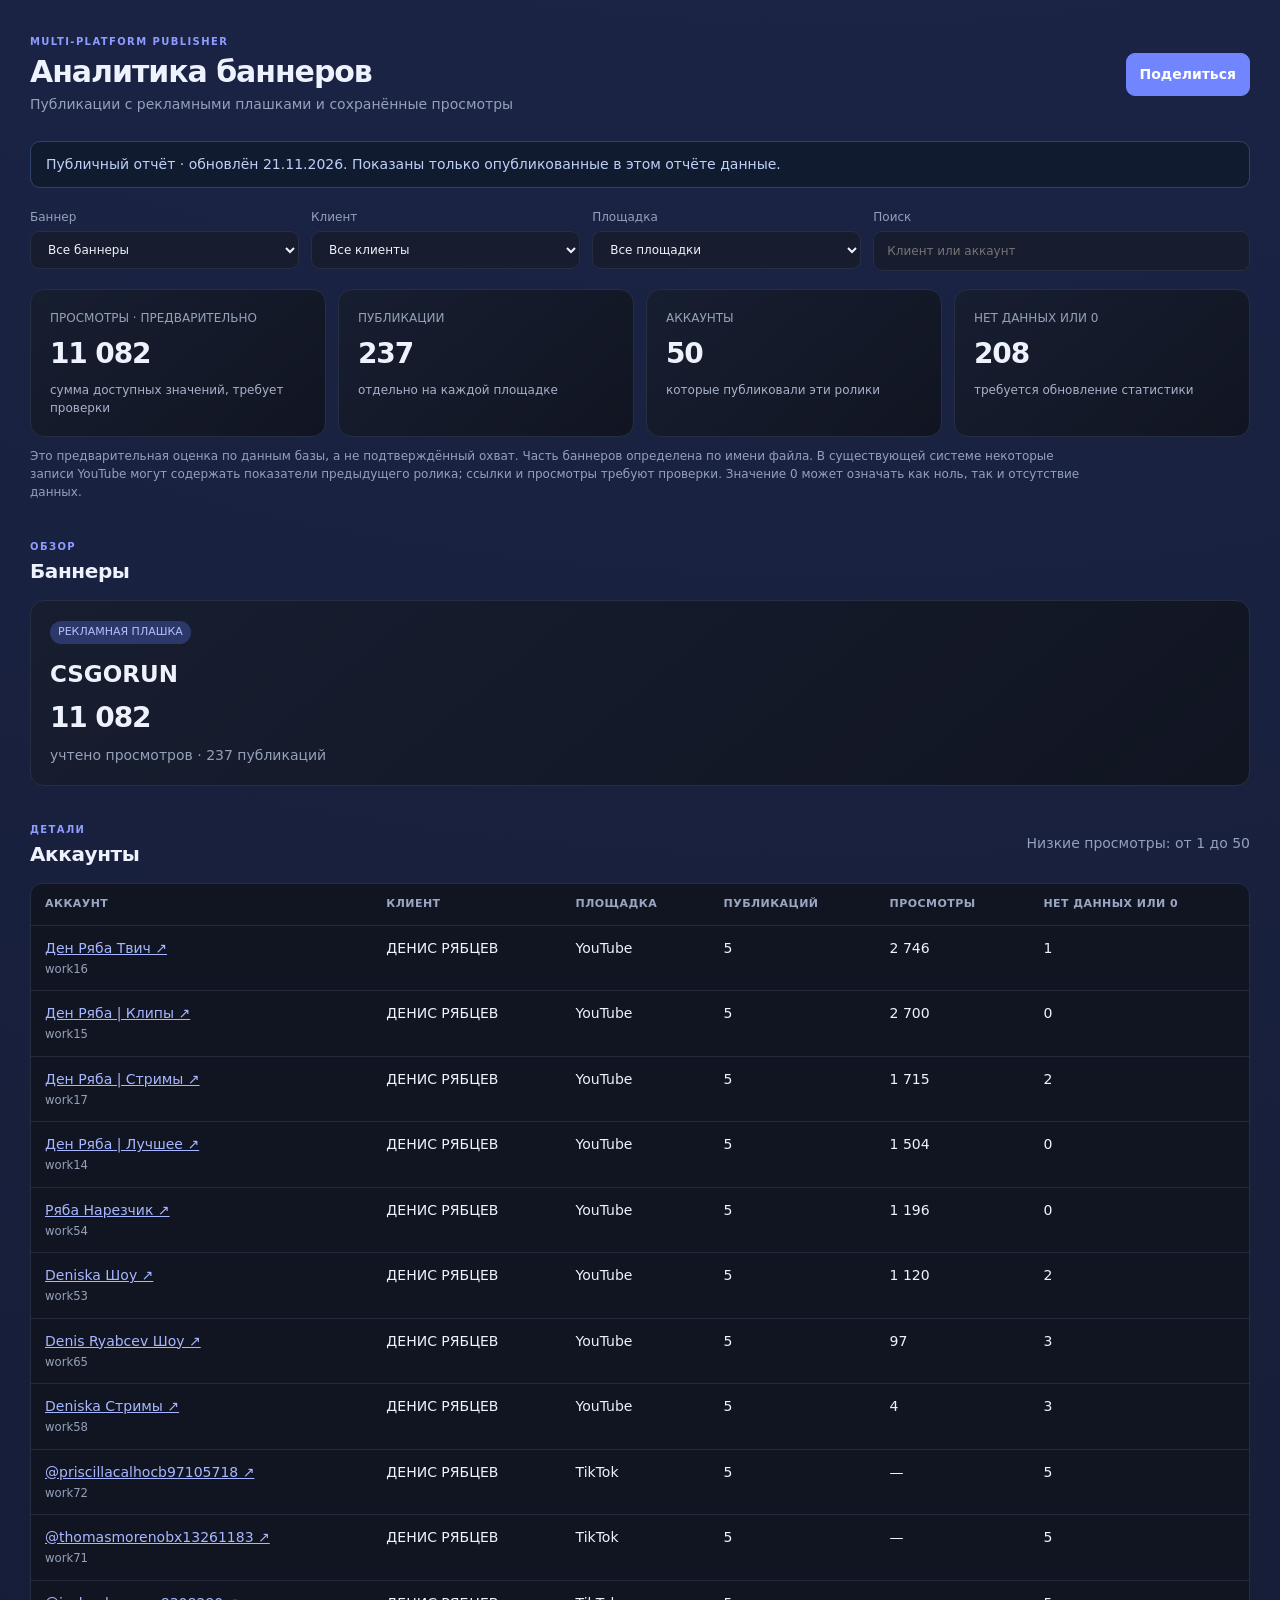
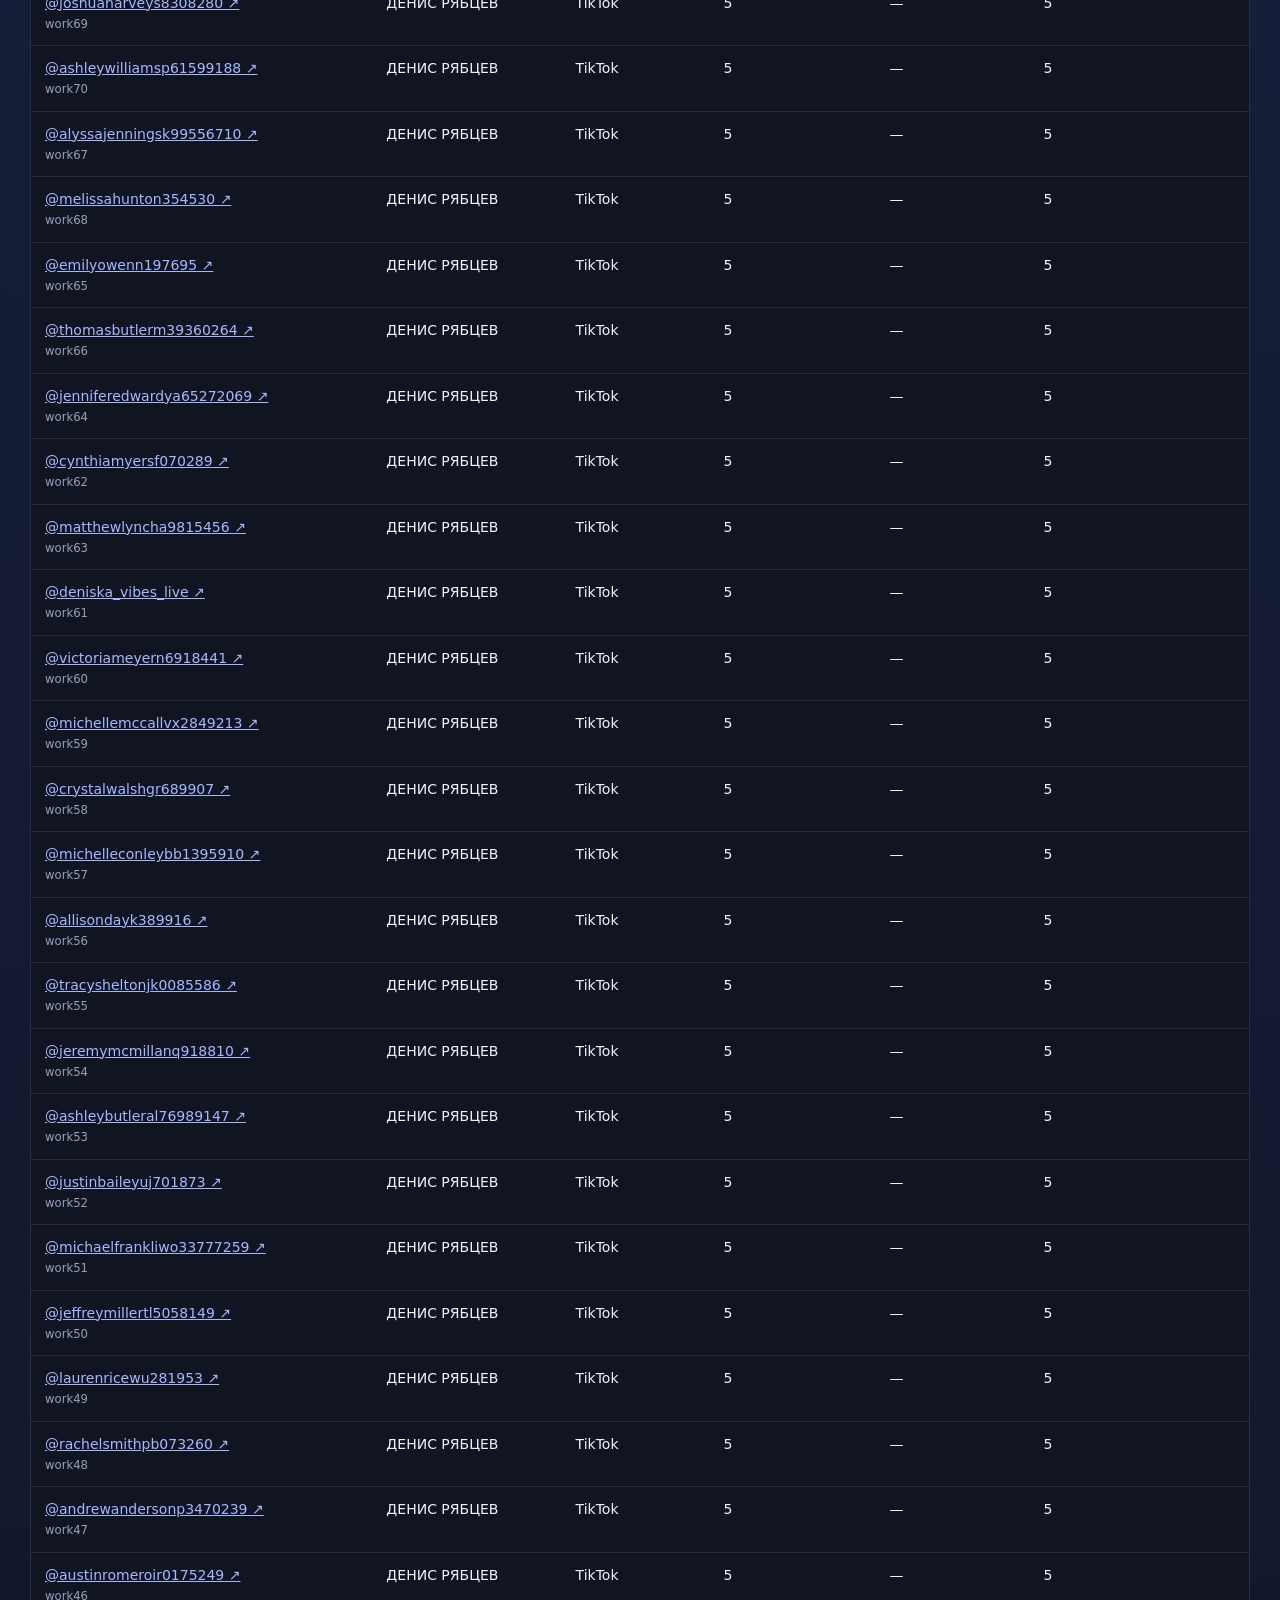
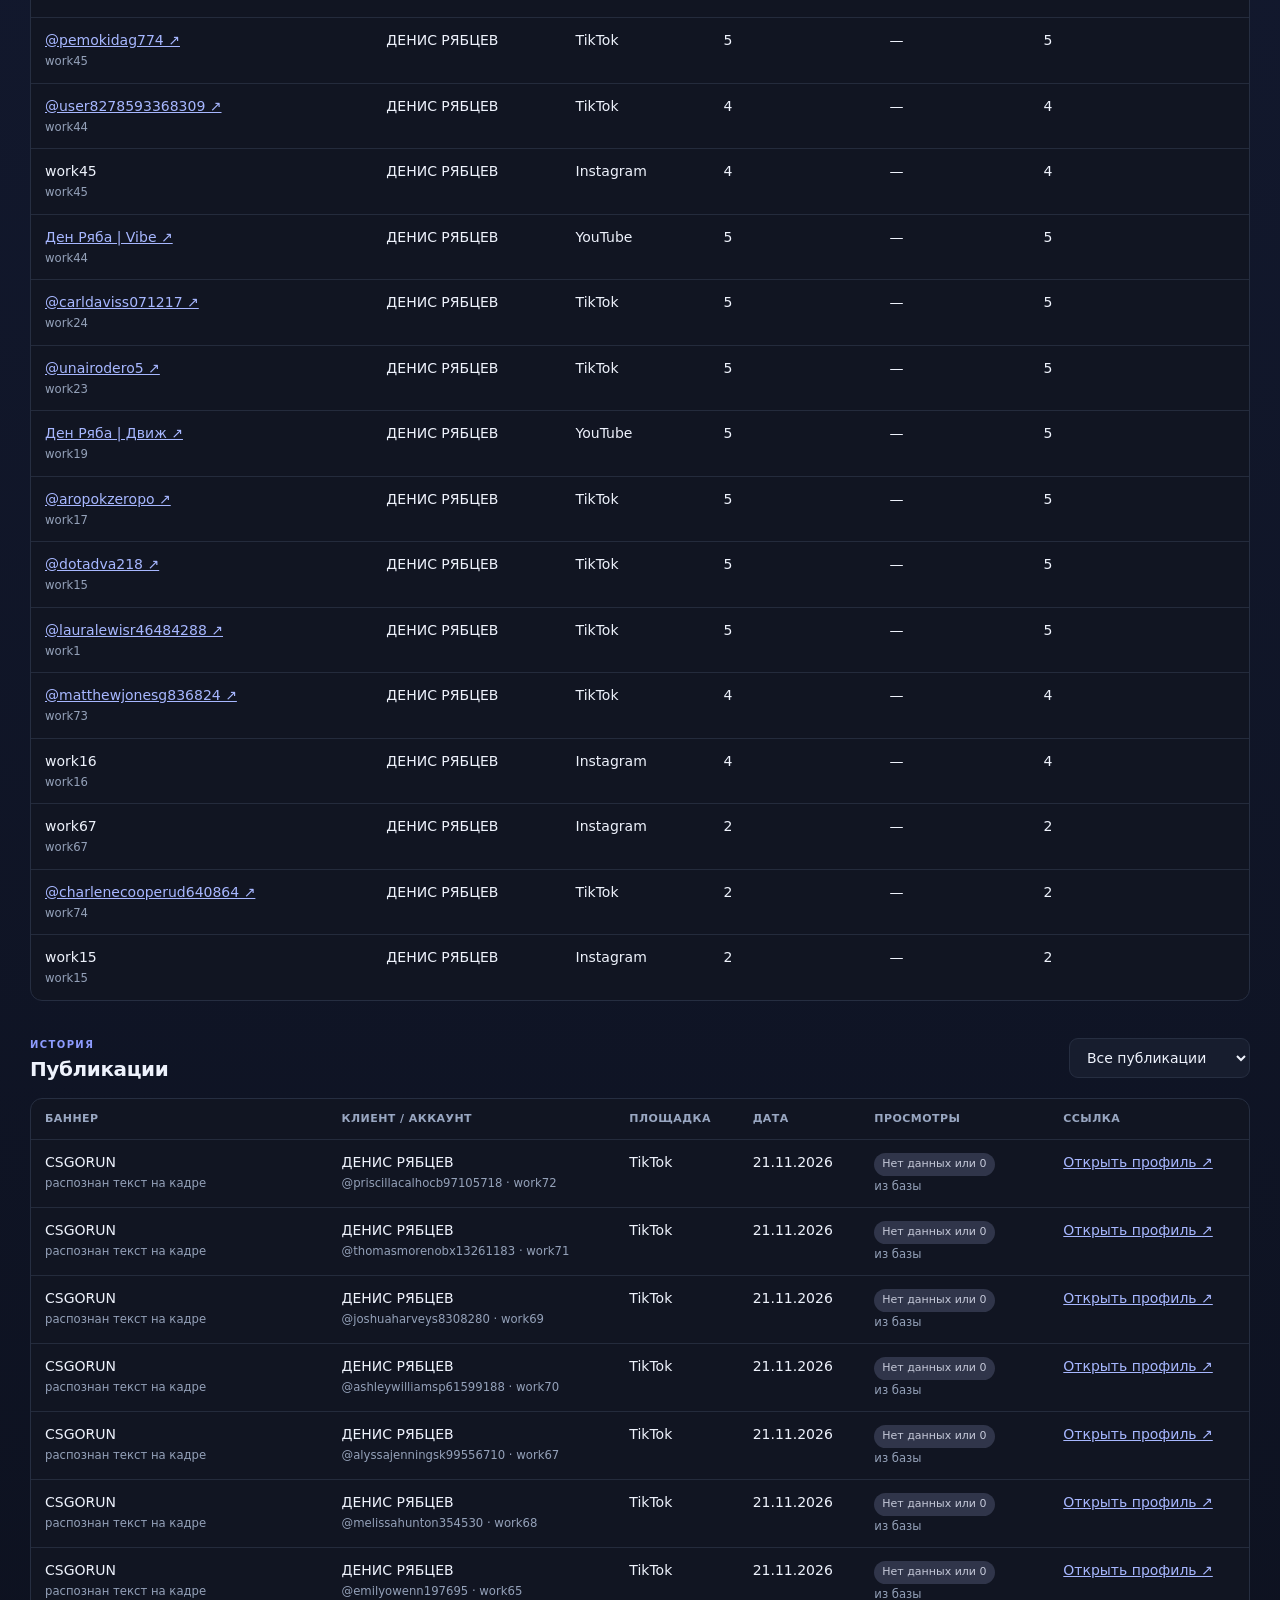
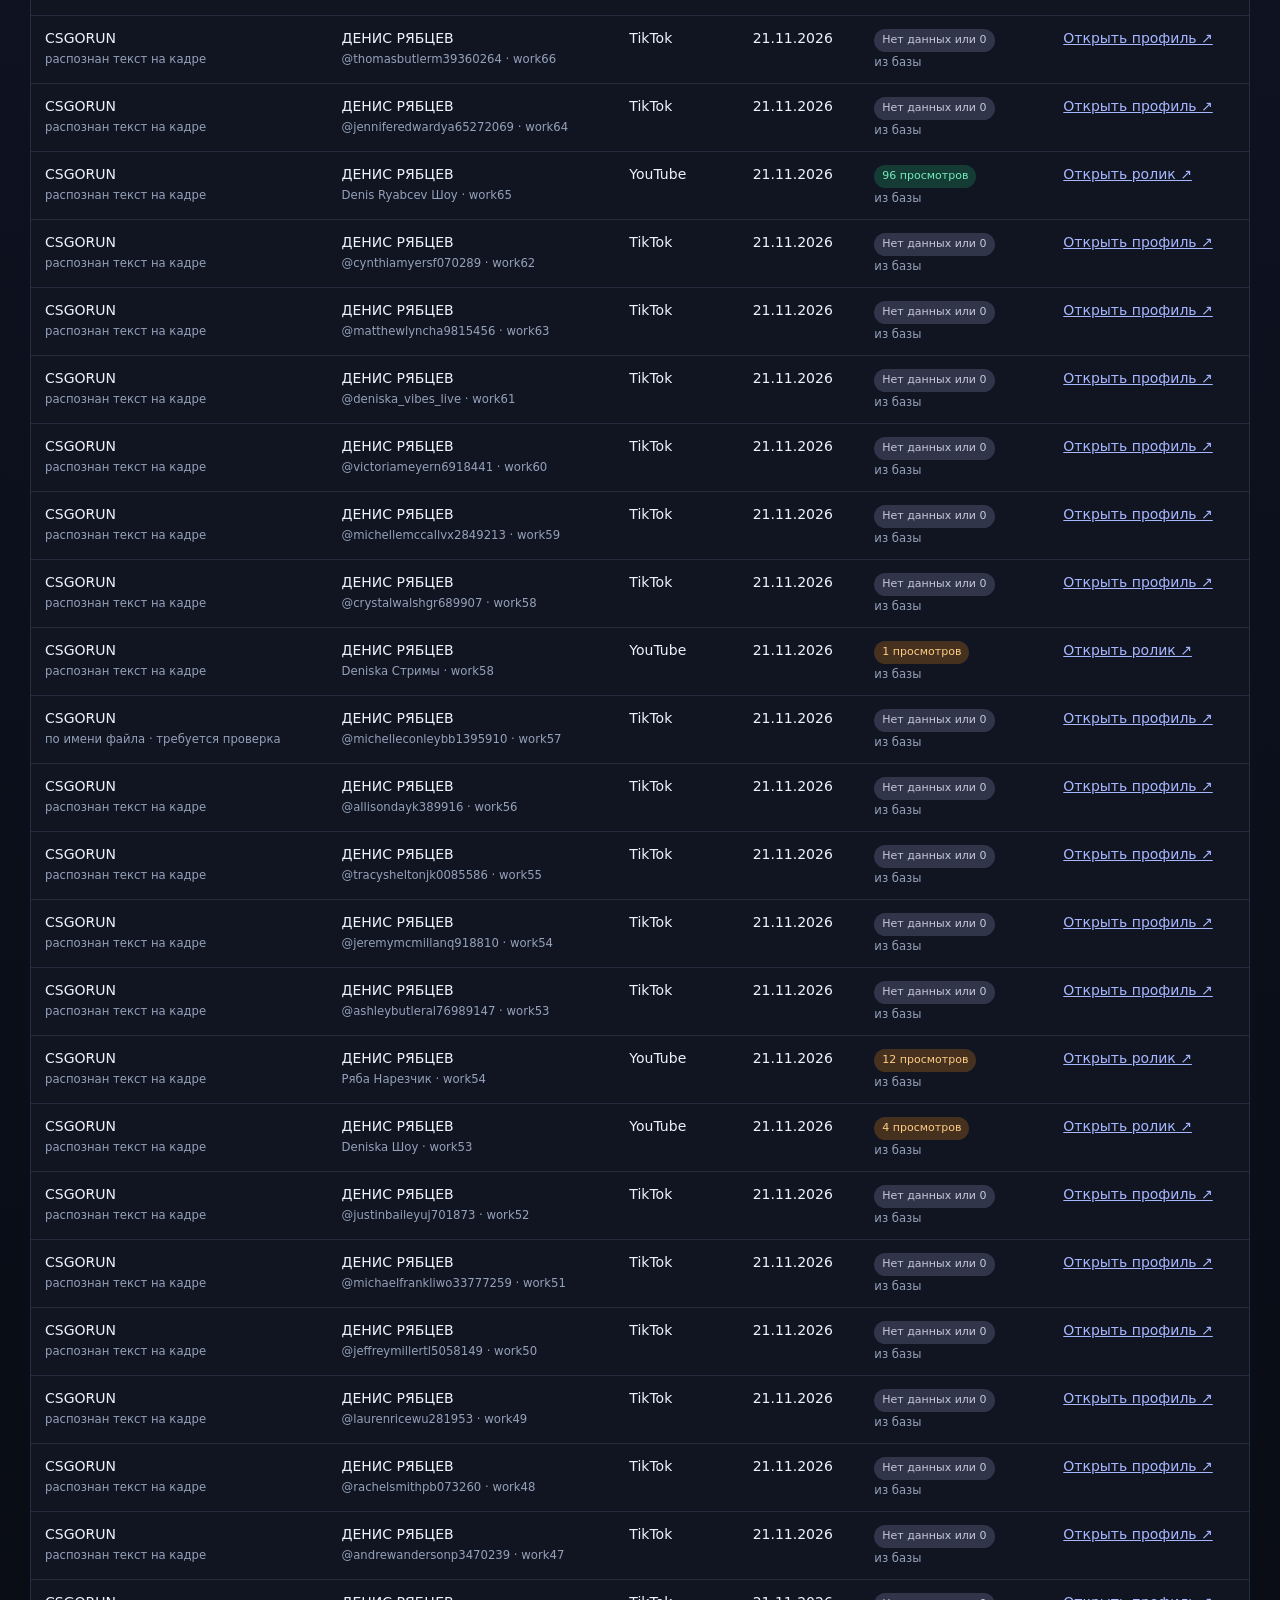
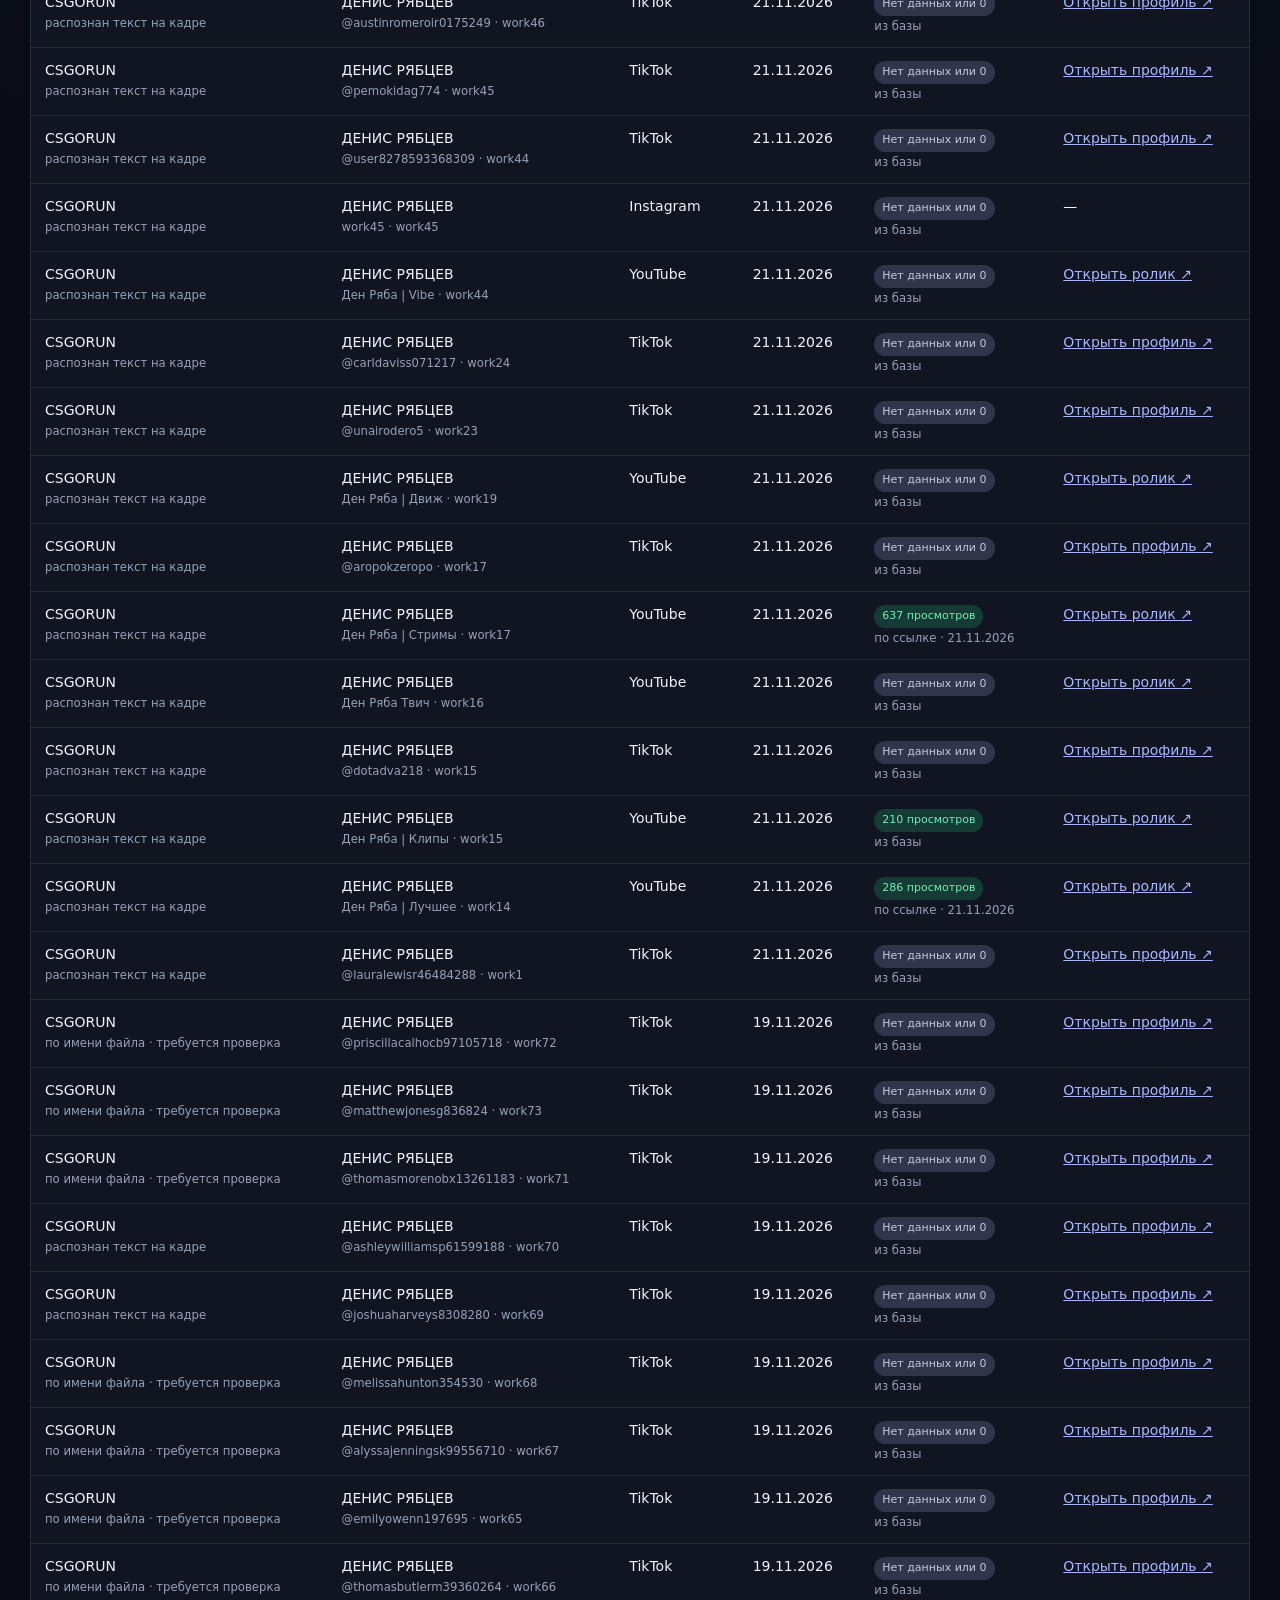
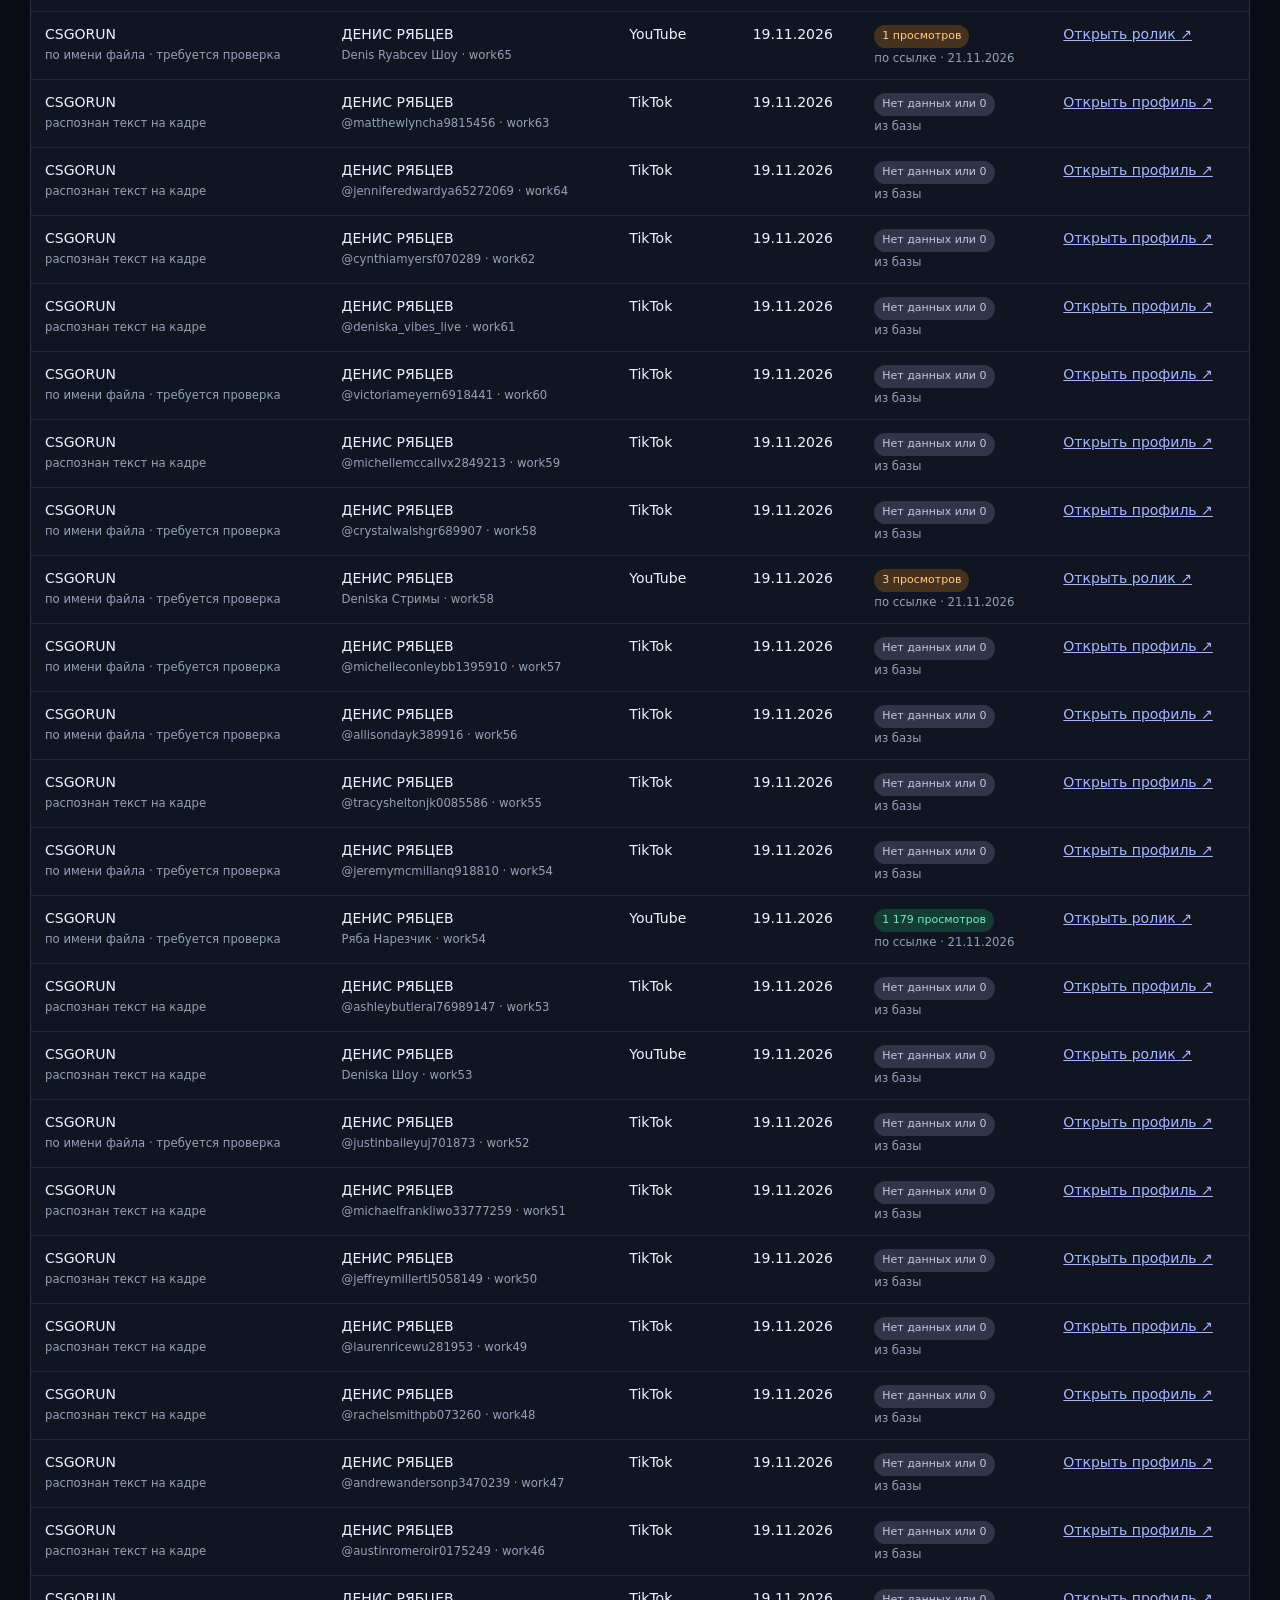
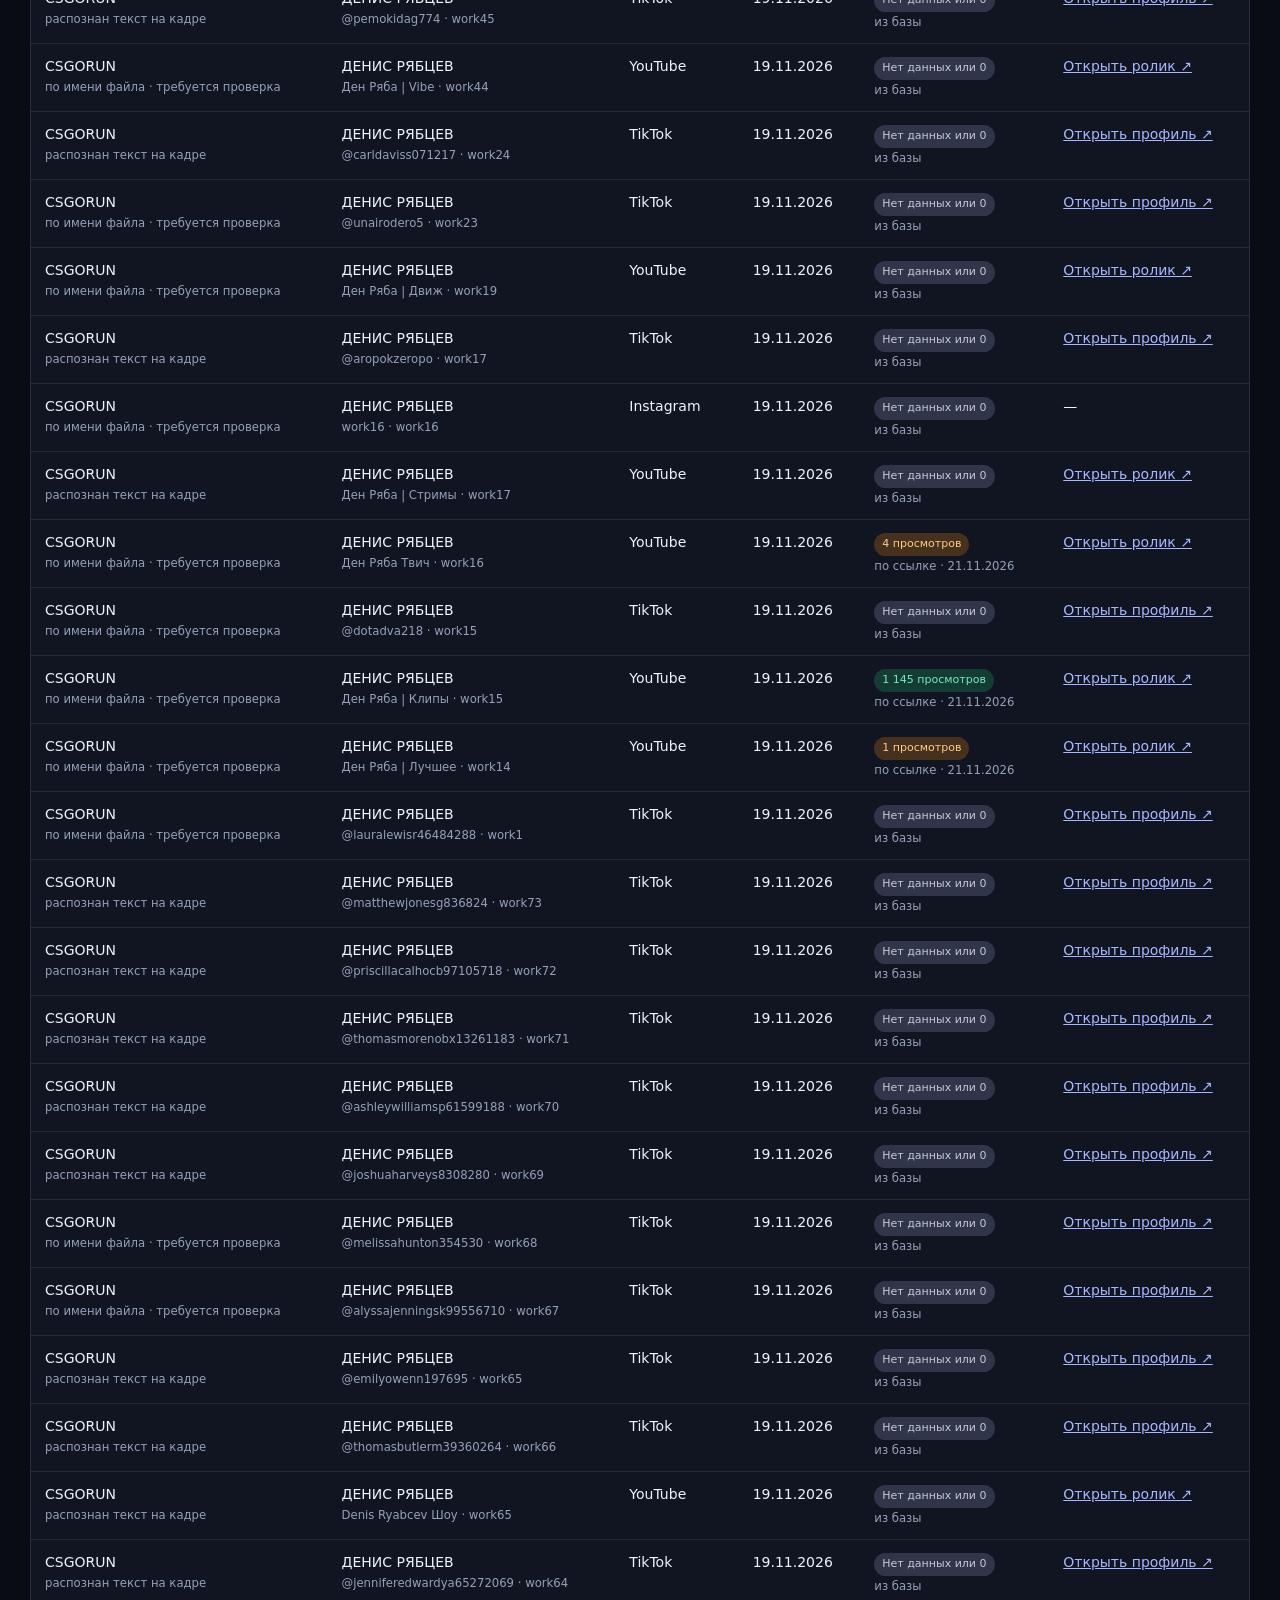
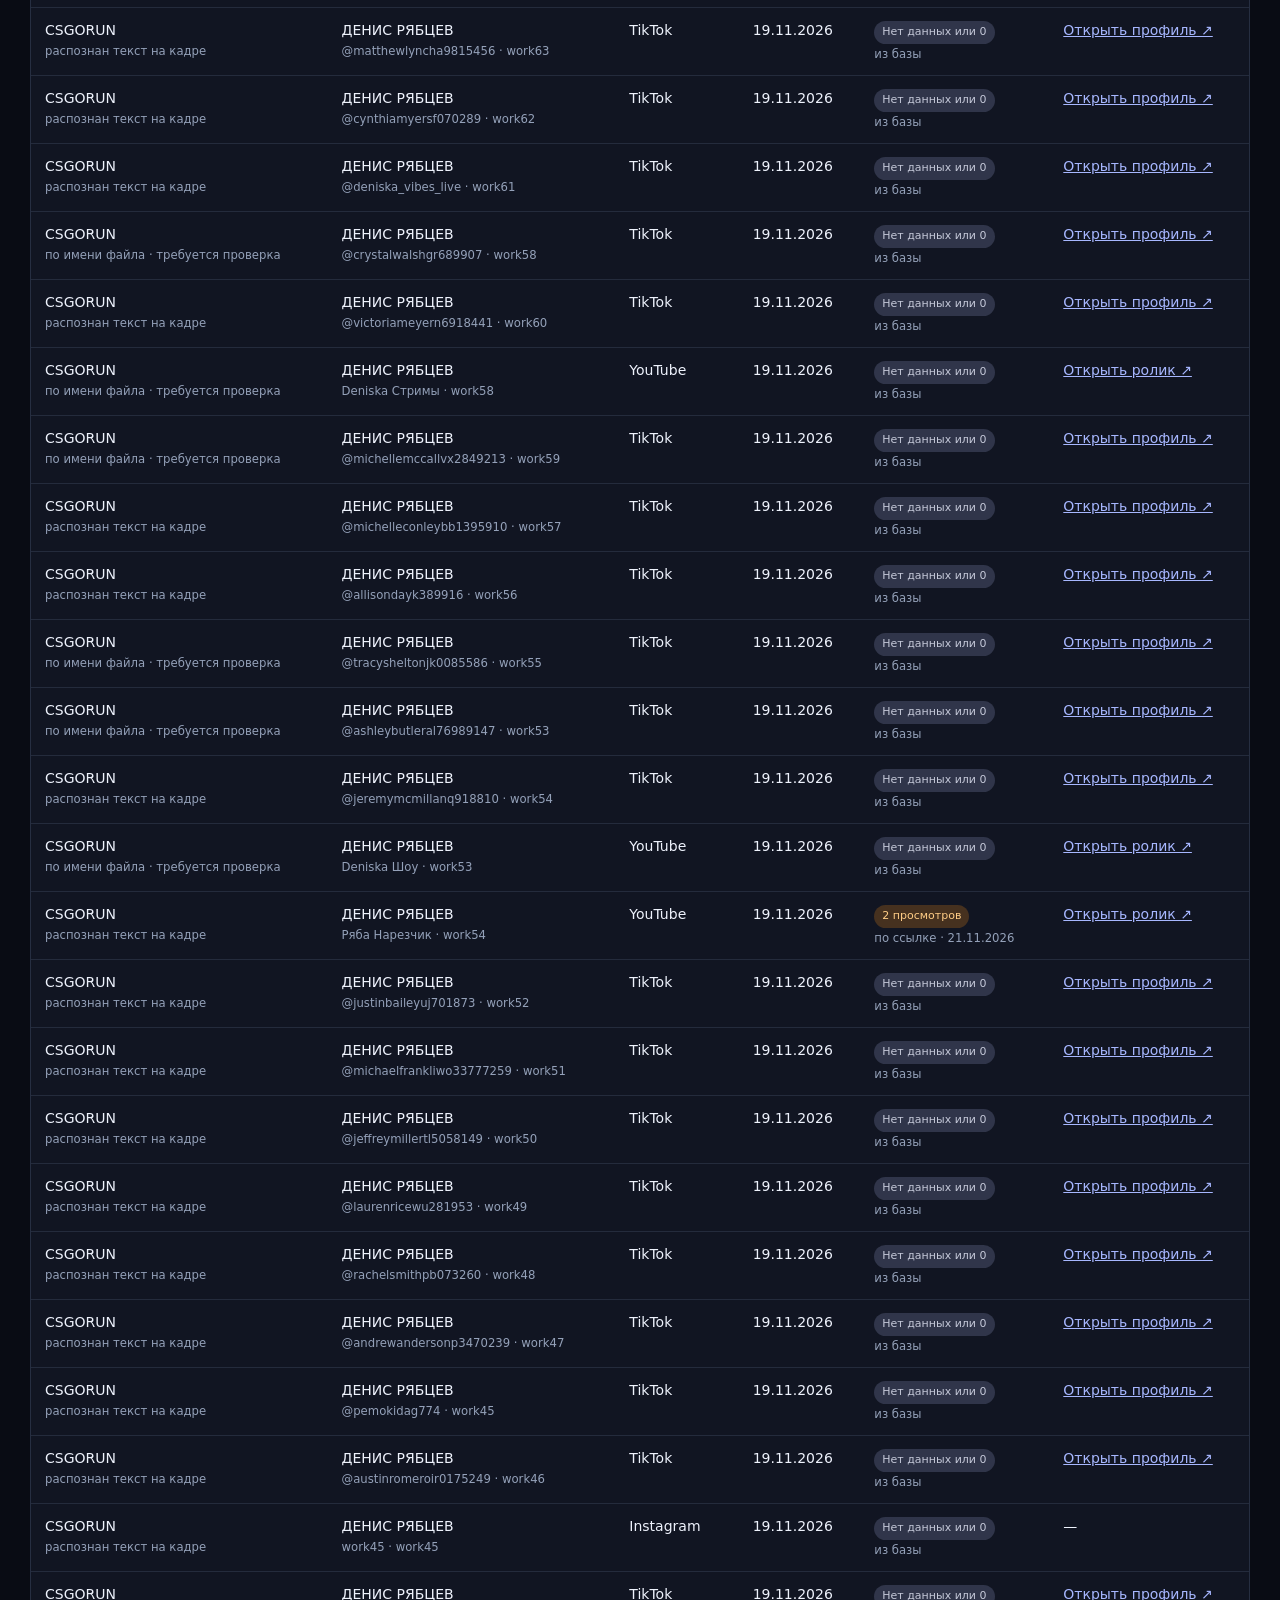
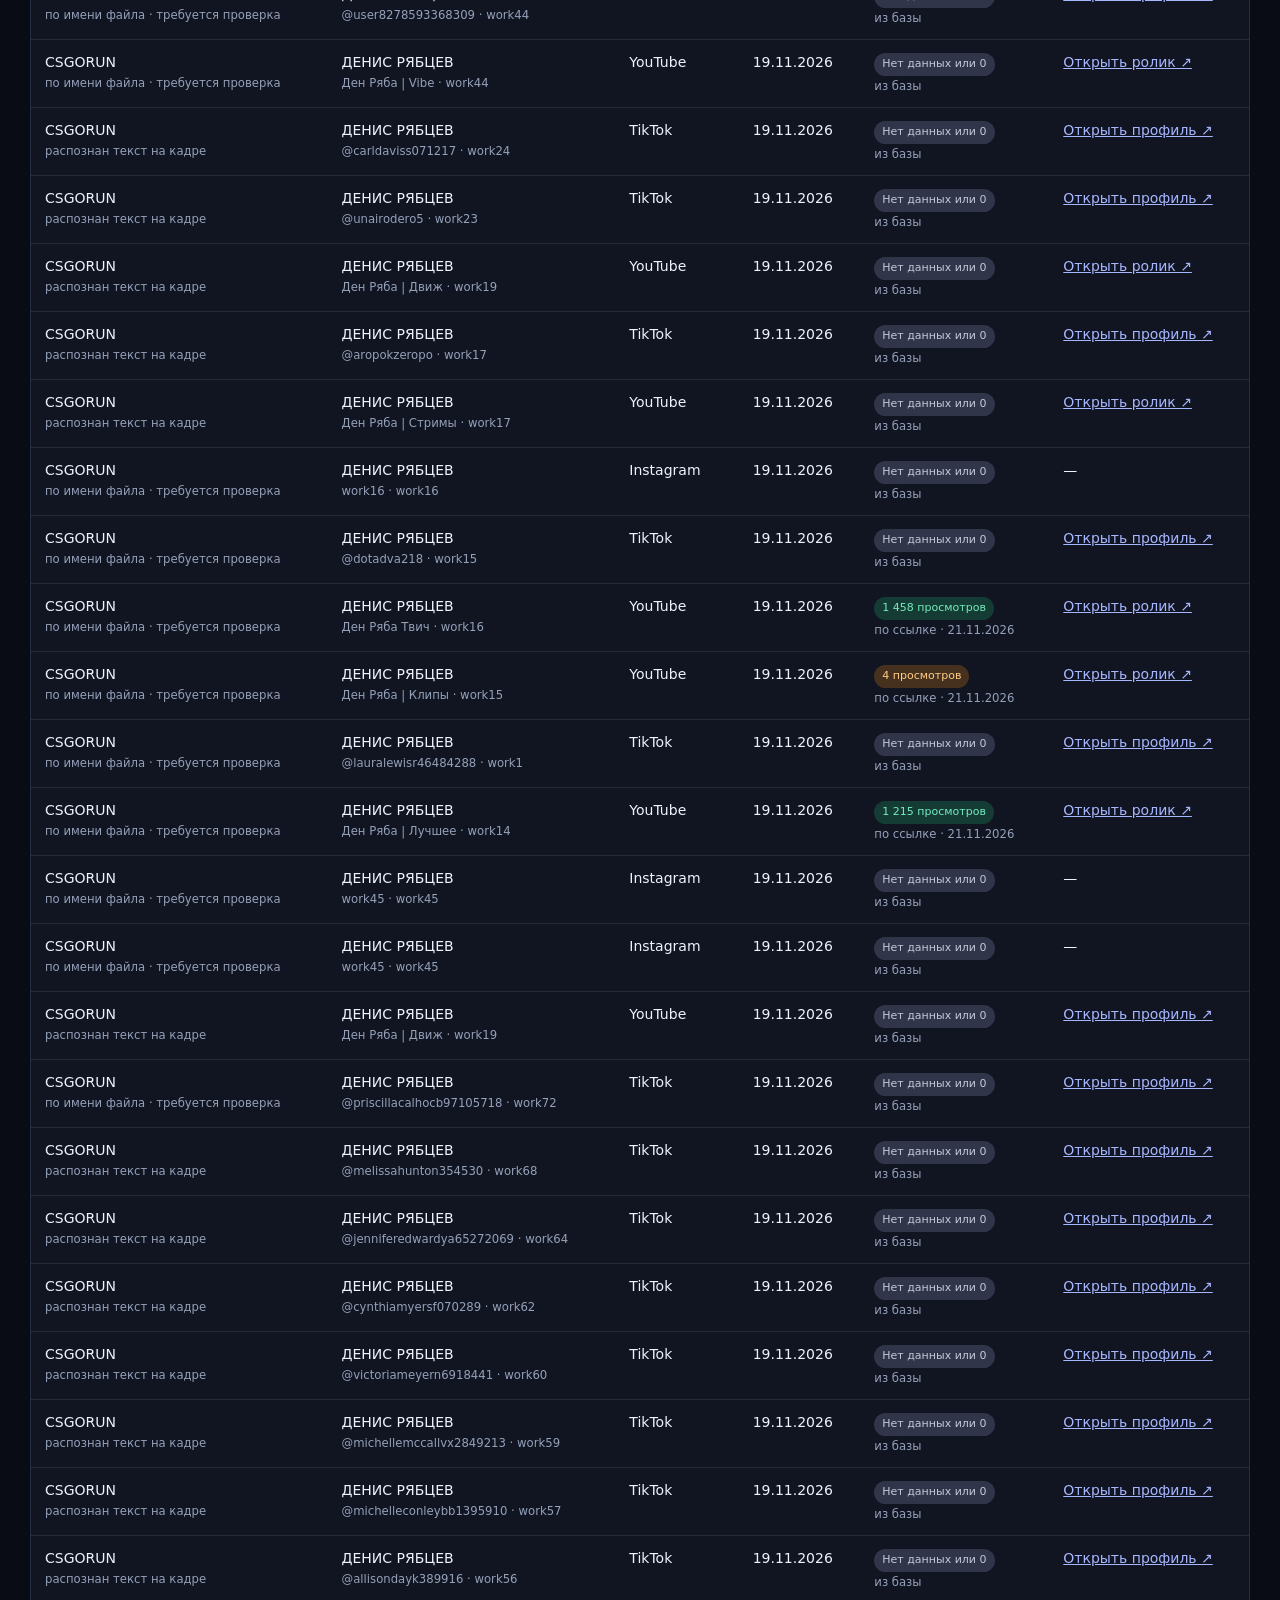
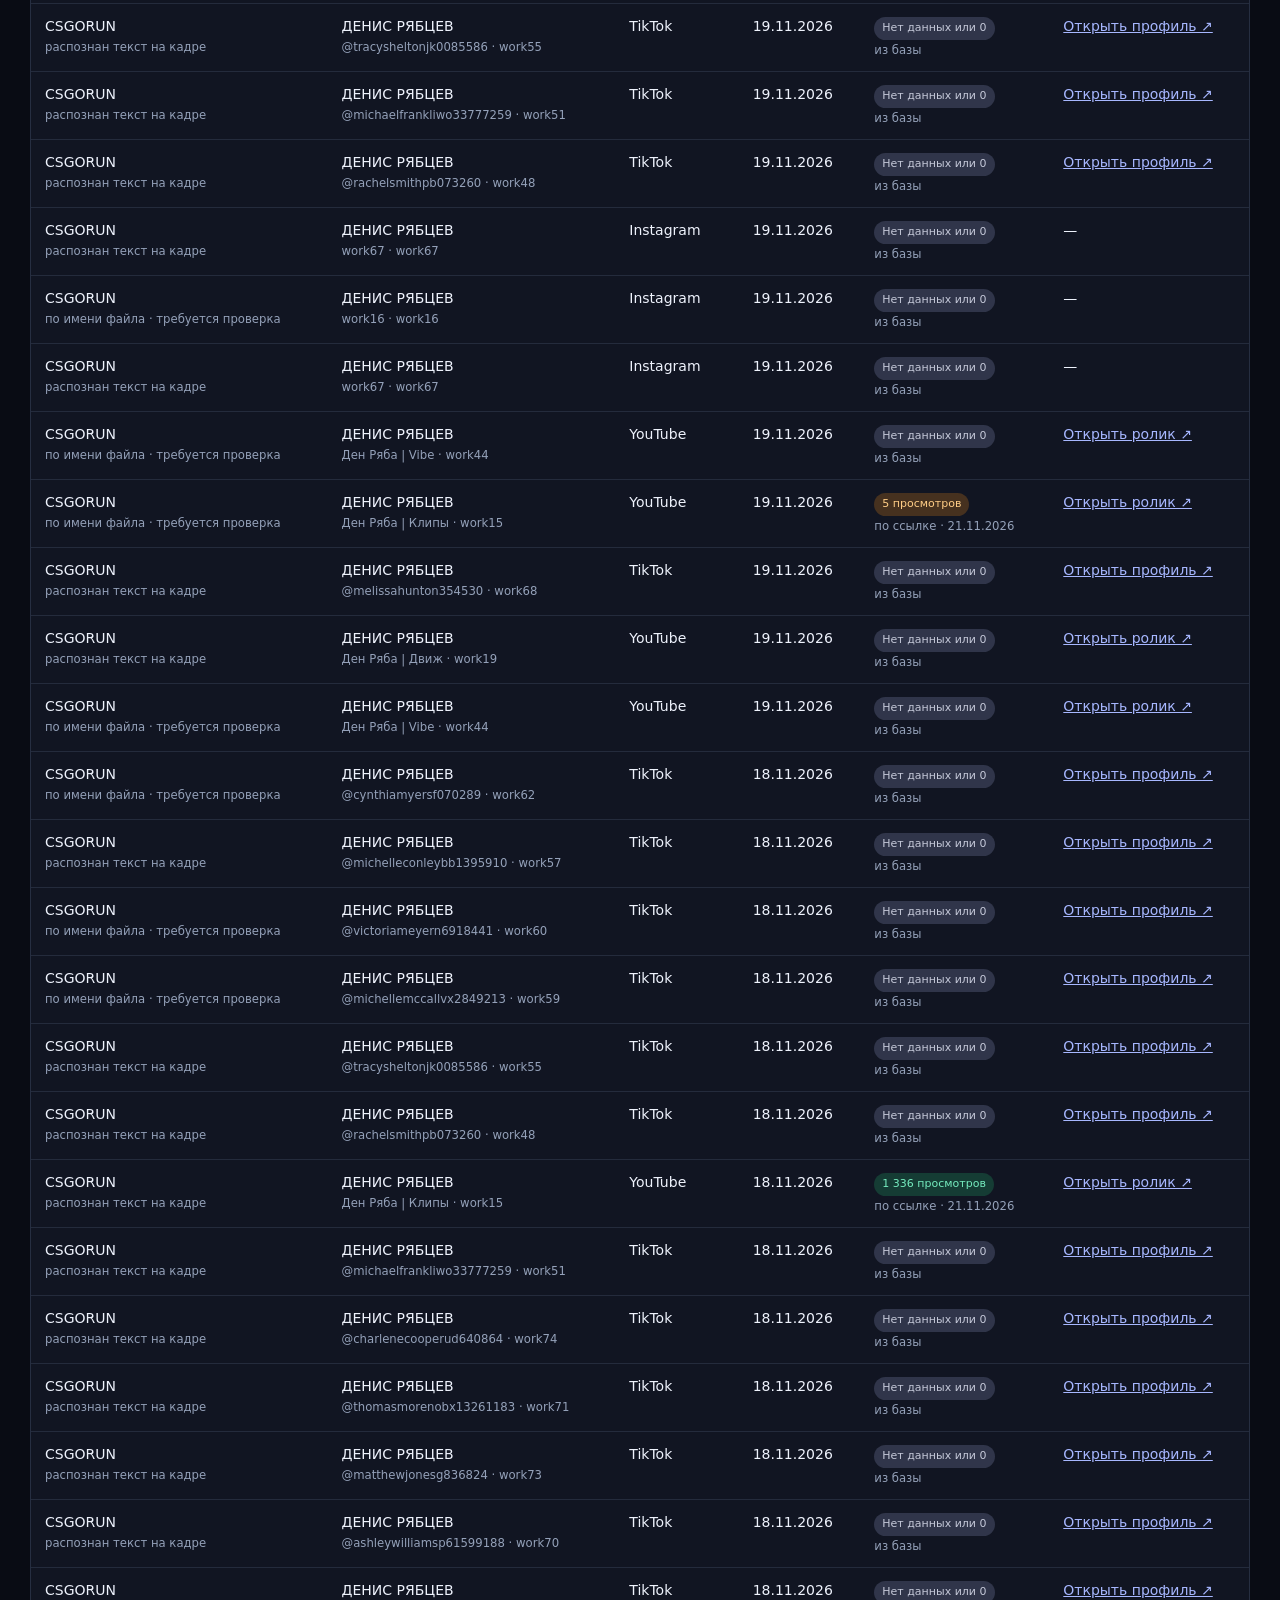
==== commit 40c21573: "Update banner reports" ====
--- a/csgorun/index.html
+++ b/csgorun/index.html
@@ -4,7 +4,7 @@
   <meta charset="utf-8">
   <meta name="viewport" content="width=device-width, initial-scale=1">
   <title>Аналитика рекламных баннеров</title>
-  <link rel="stylesheet" href="banner-analytics.css?v=20261121-3">
+  <link rel="stylesheet" href="banner-analytics.css?v=20261121-4">
 </head>
 <body>
   <main class="shell">
@@ -28,6 +28,6 @@
     <section class="local-only"><div class="section-head"><div><span class="eyebrow">ПРОВЕРКА</span><h2>Неопределённые публикации</h2><p>Можно вручную указать баннер. Показаны последние 500 записей с именем файла.</p></div><button class="button ghost" id="toggle-unassigned">Показать</button></div><div id="unassigned" hidden></div></section>
     <footer>Статистика по рекламным плашкам · Не является измерением уникальных зрителей</footer>
   </main>
-  <script src="banner-analytics.js?v=20261121-3"></script>
+  <script src="banner-analytics.js?v=20261121-4"></script>
 </body>
 </html>
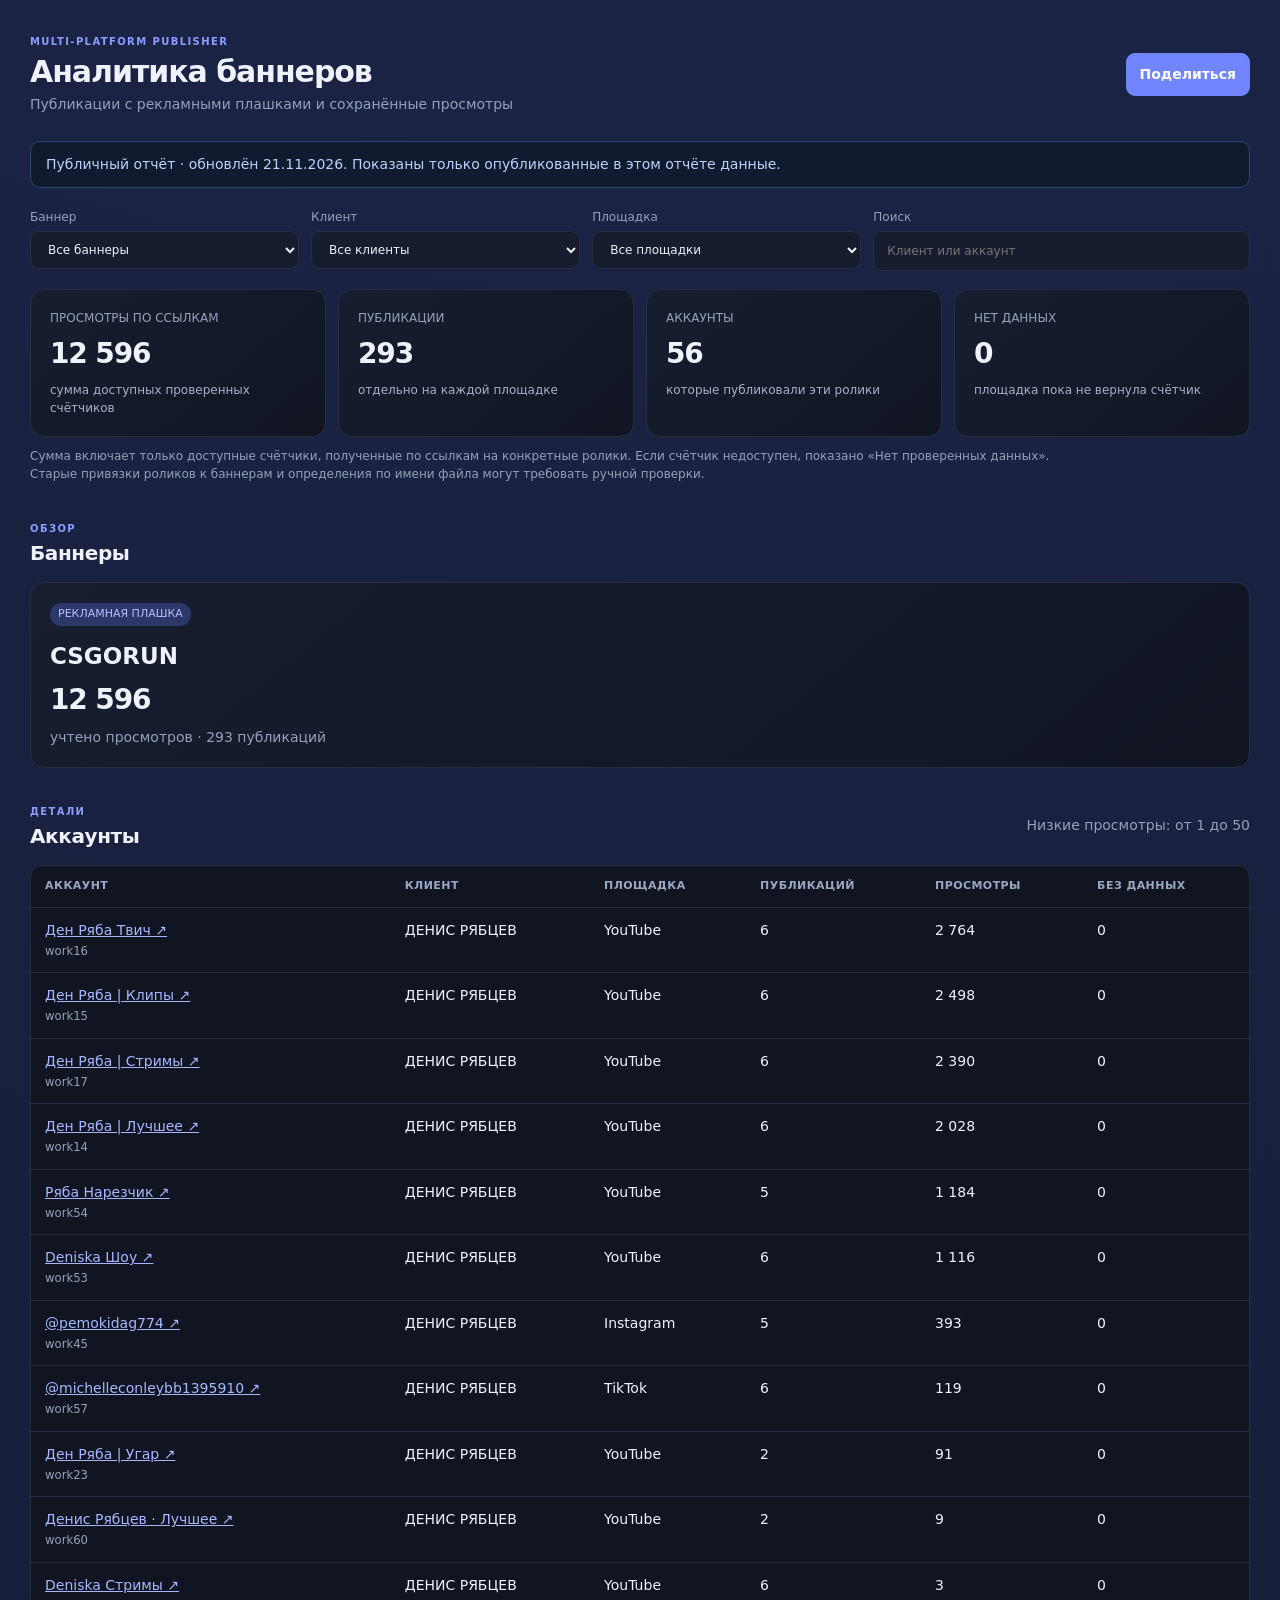
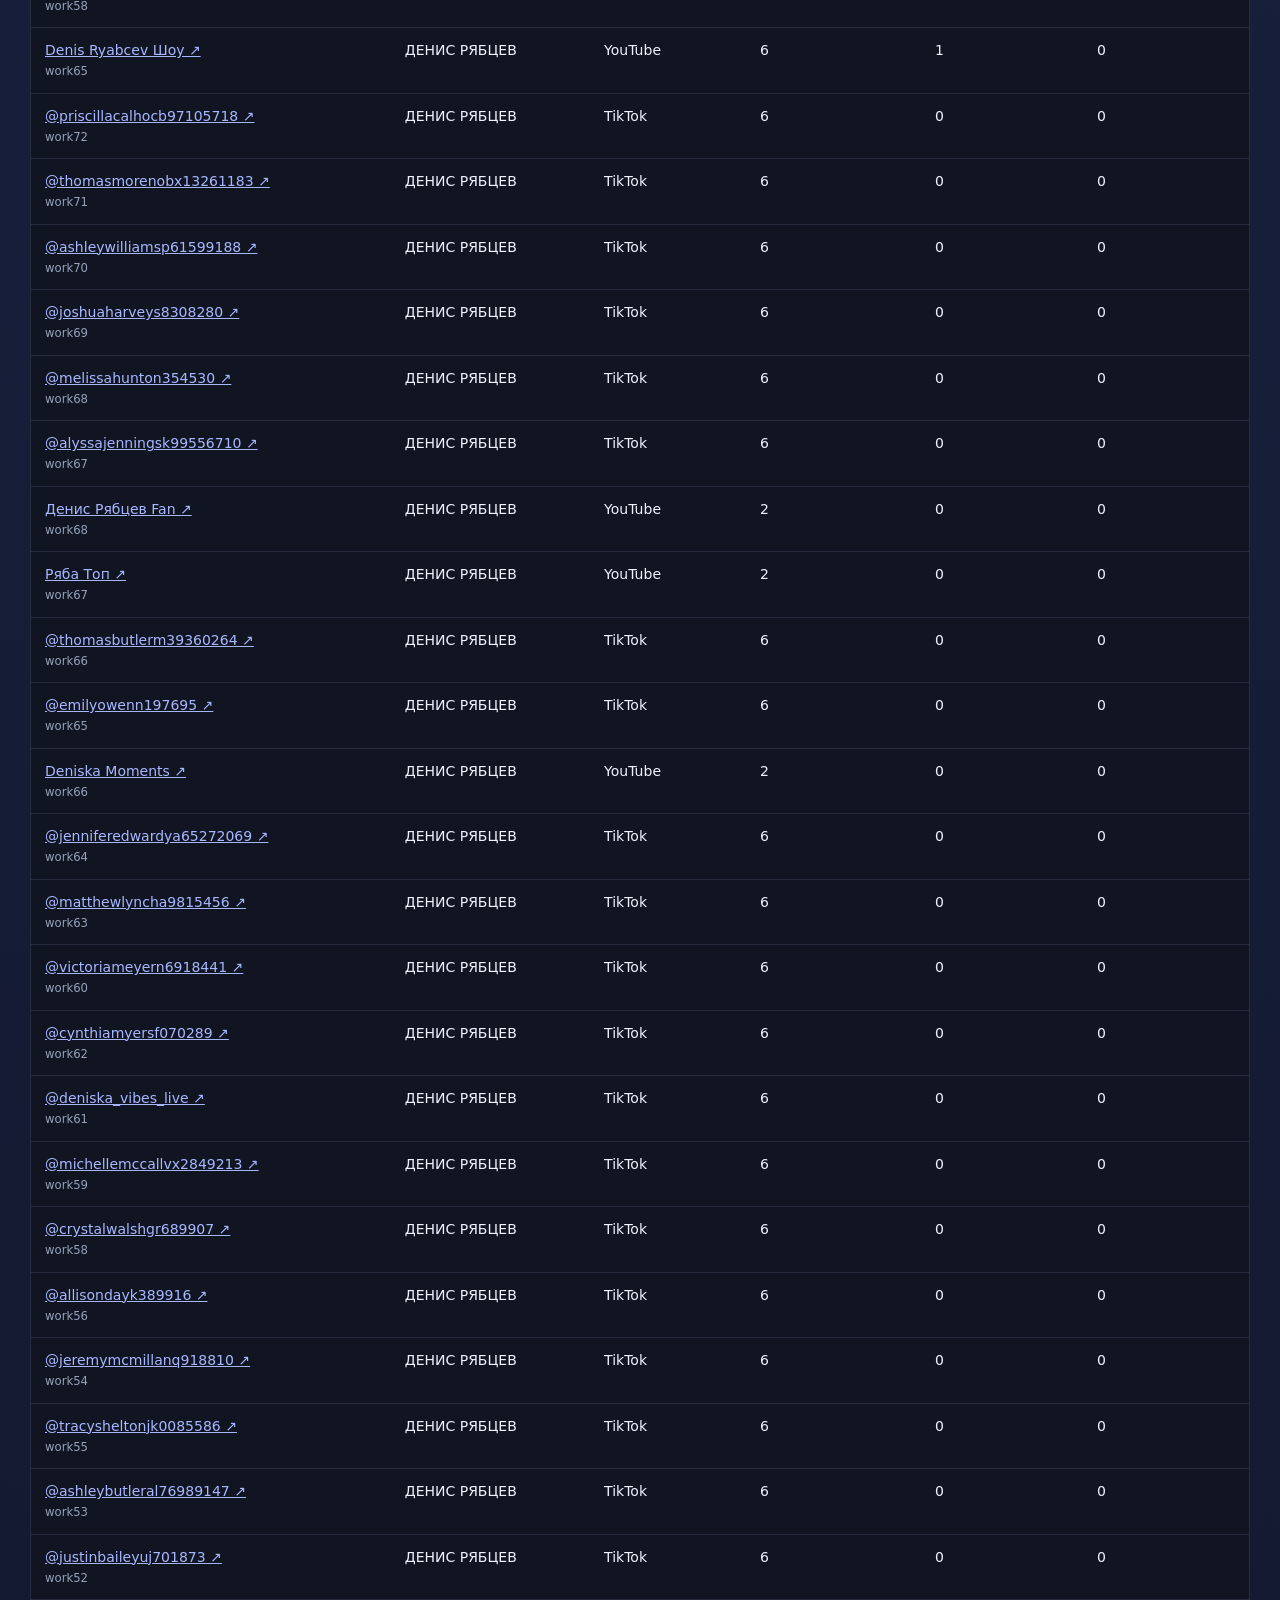
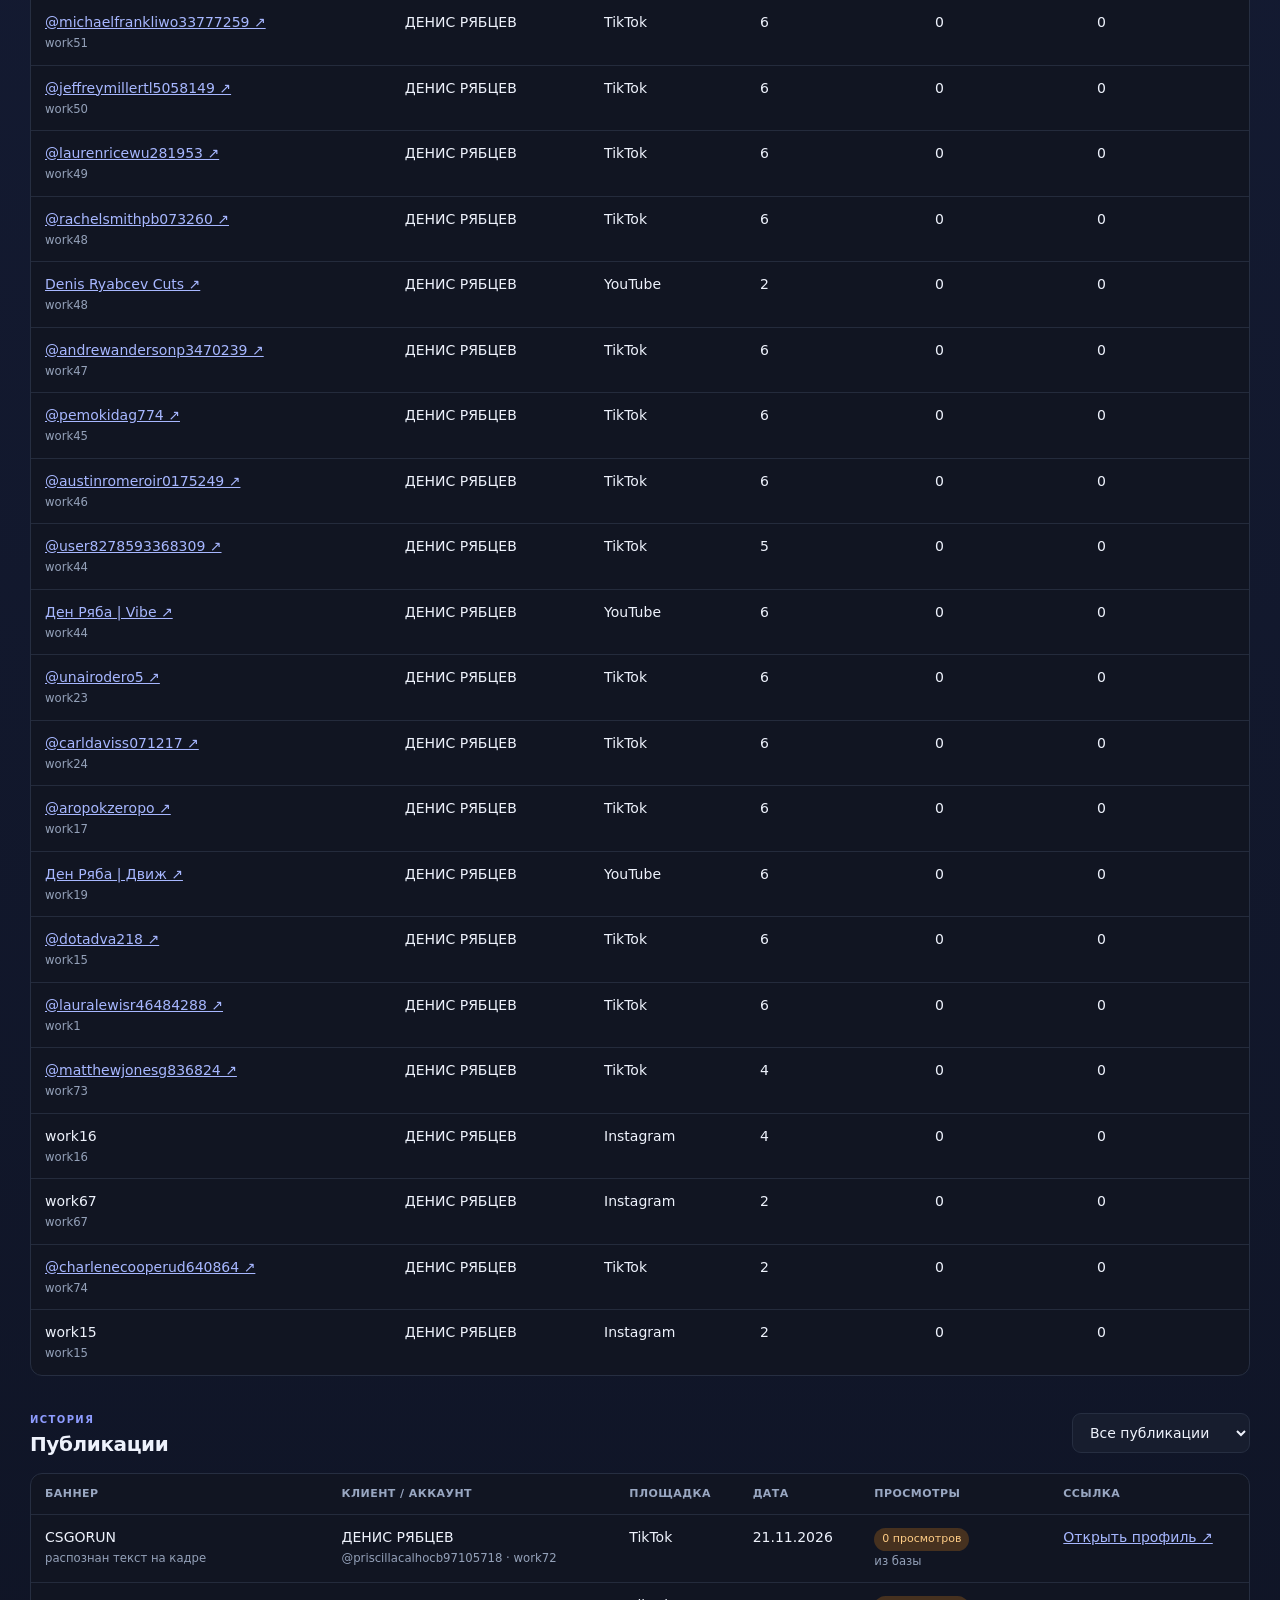
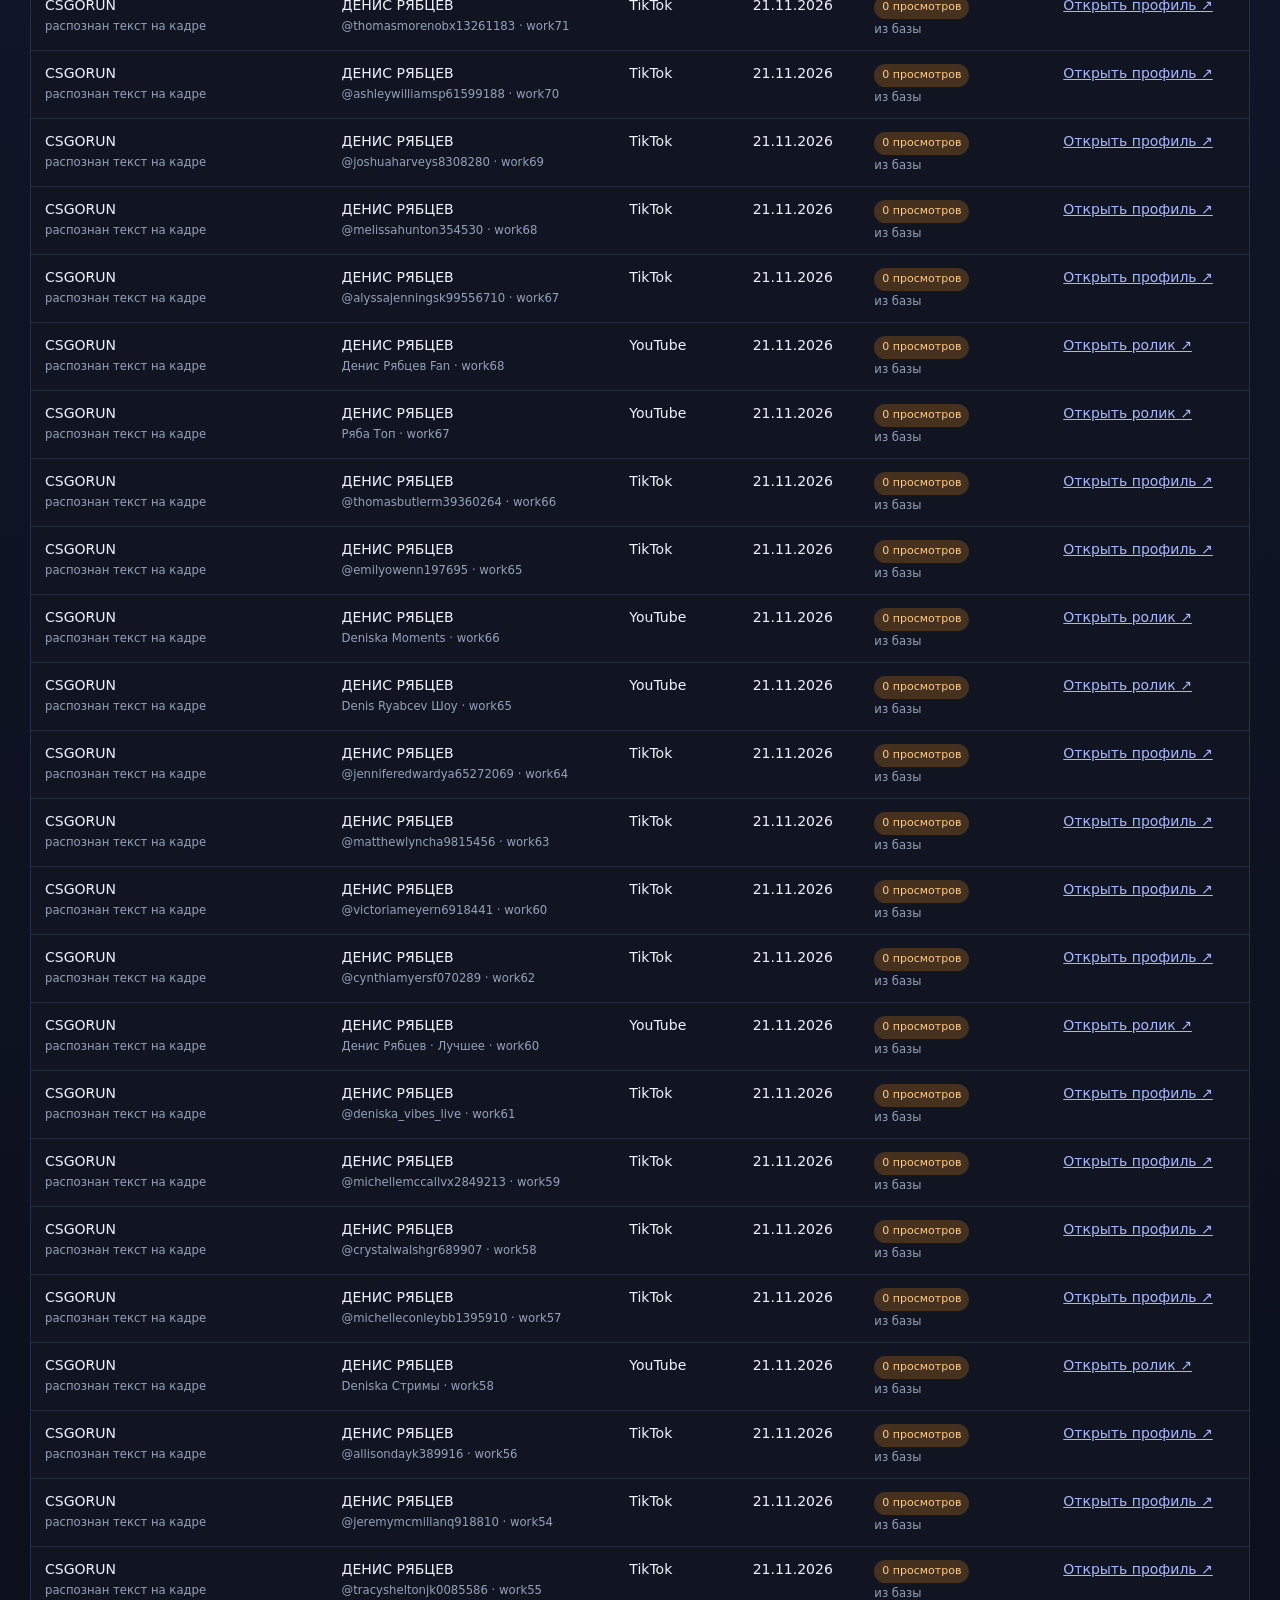
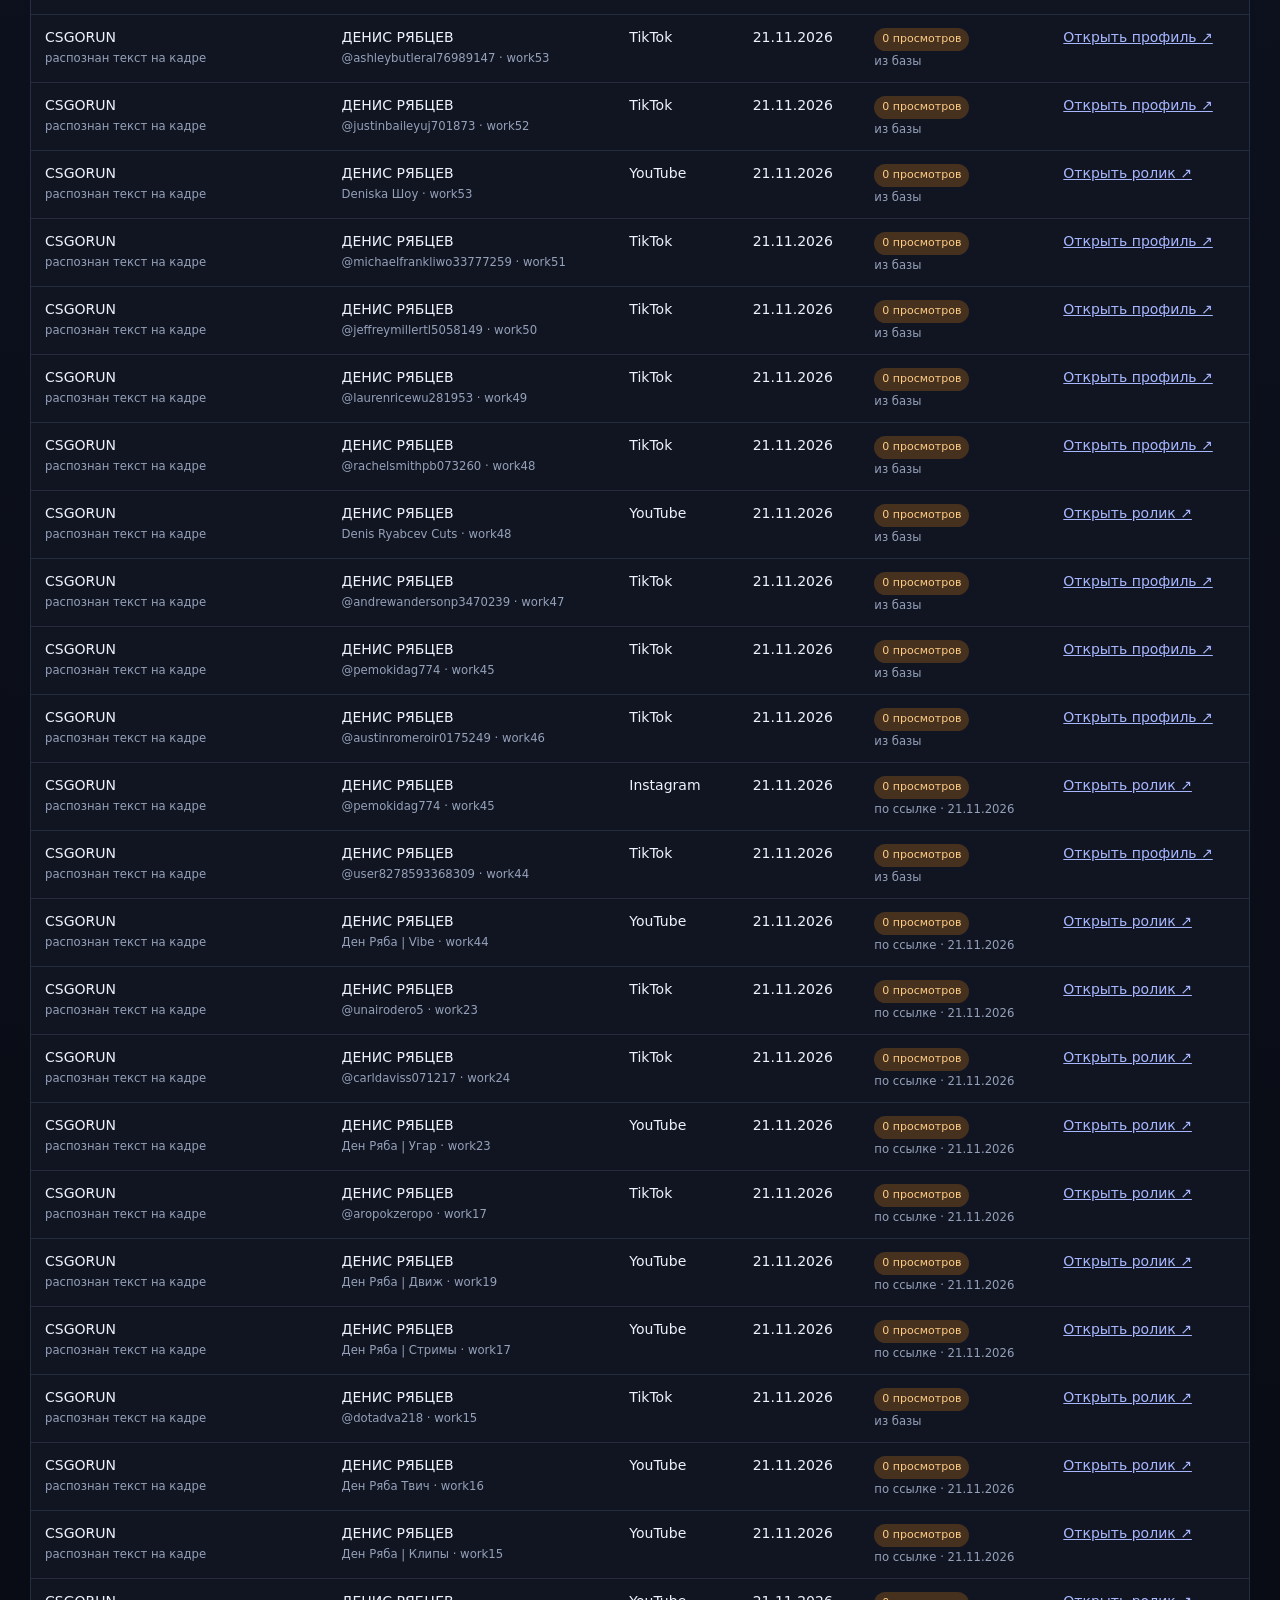
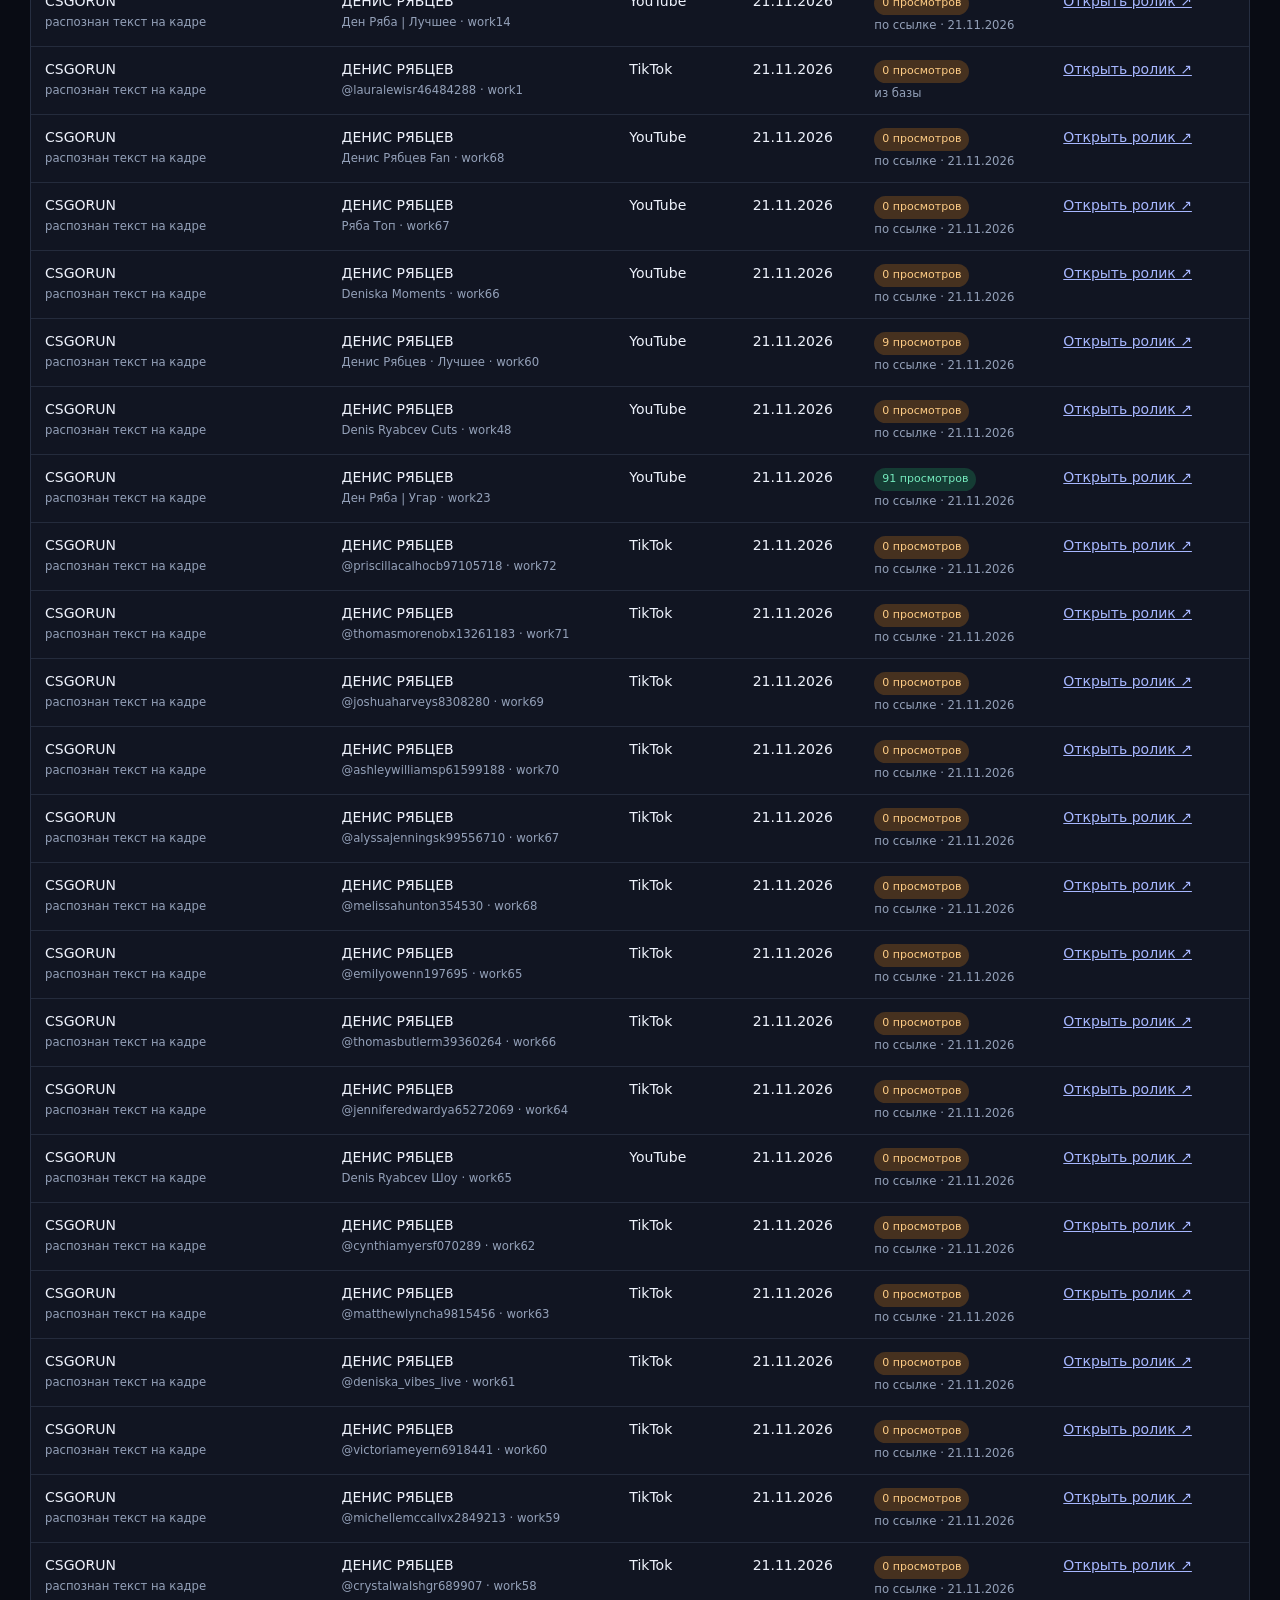
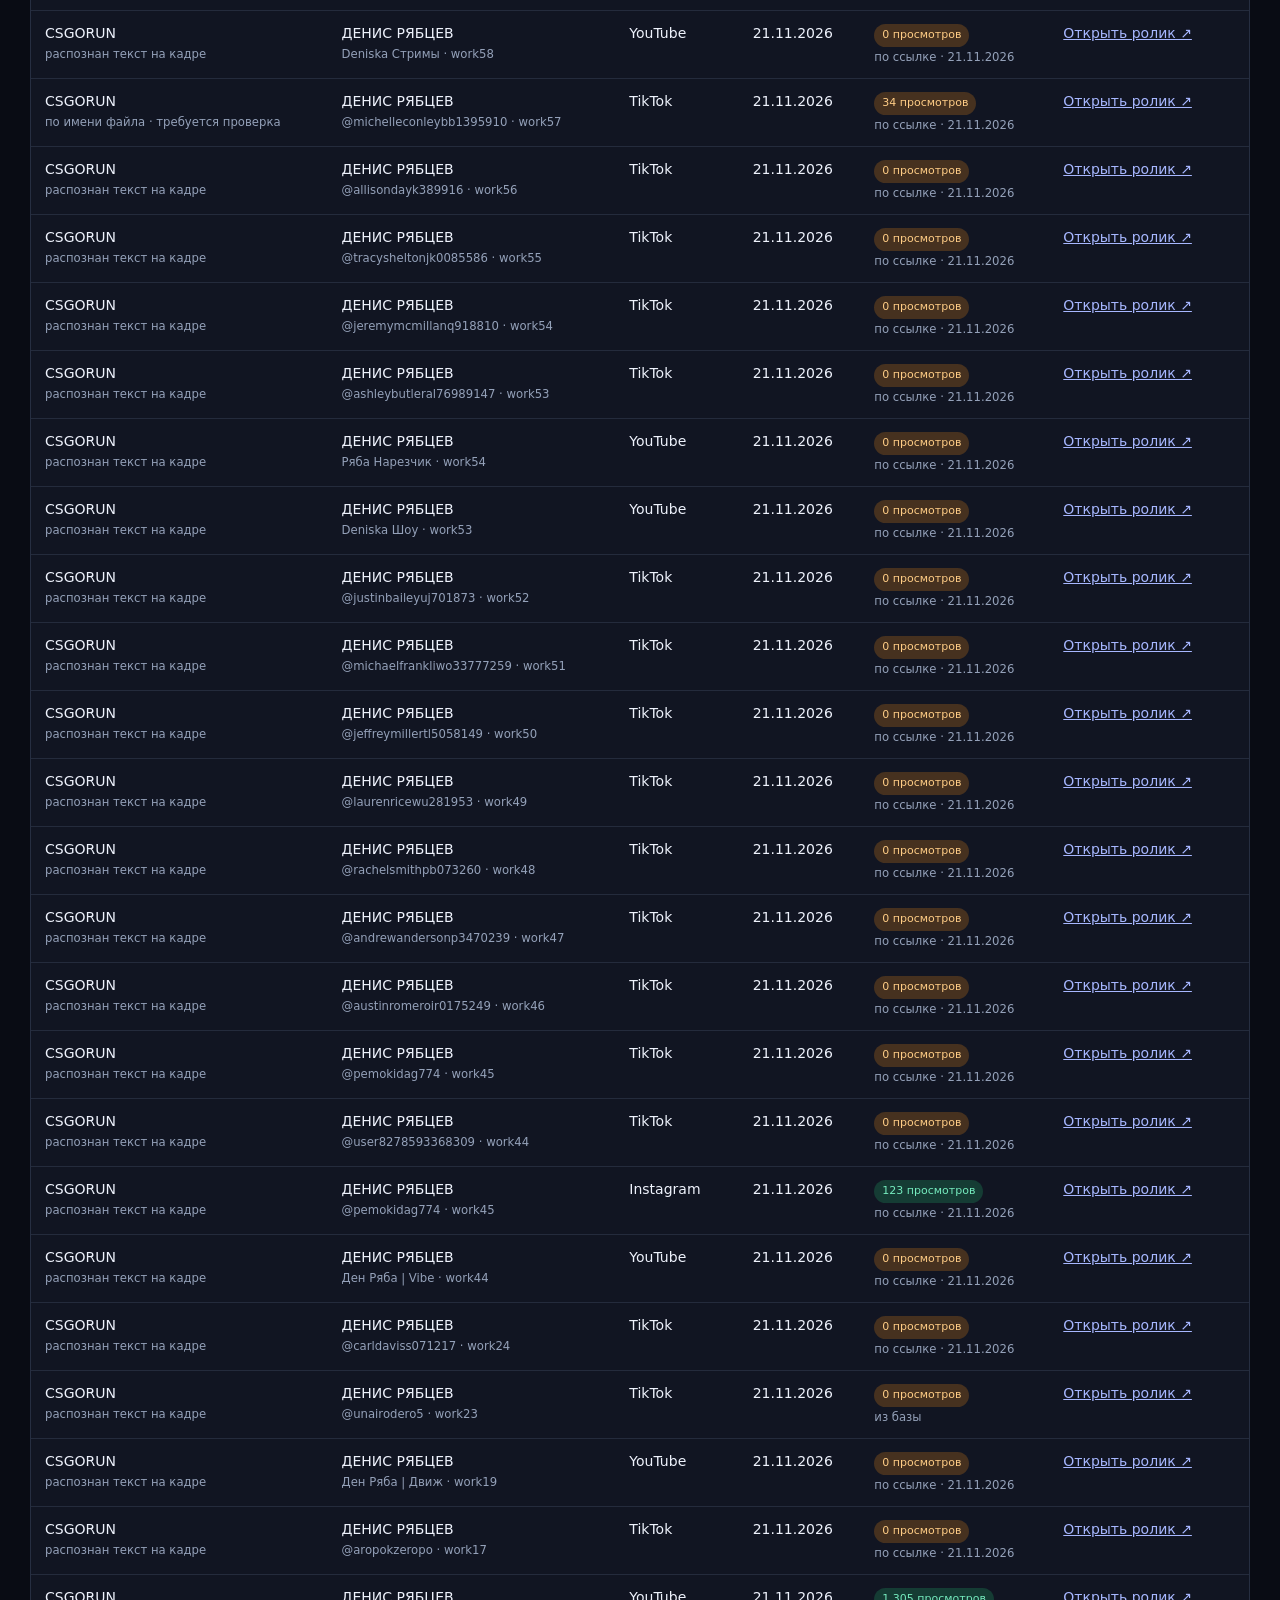
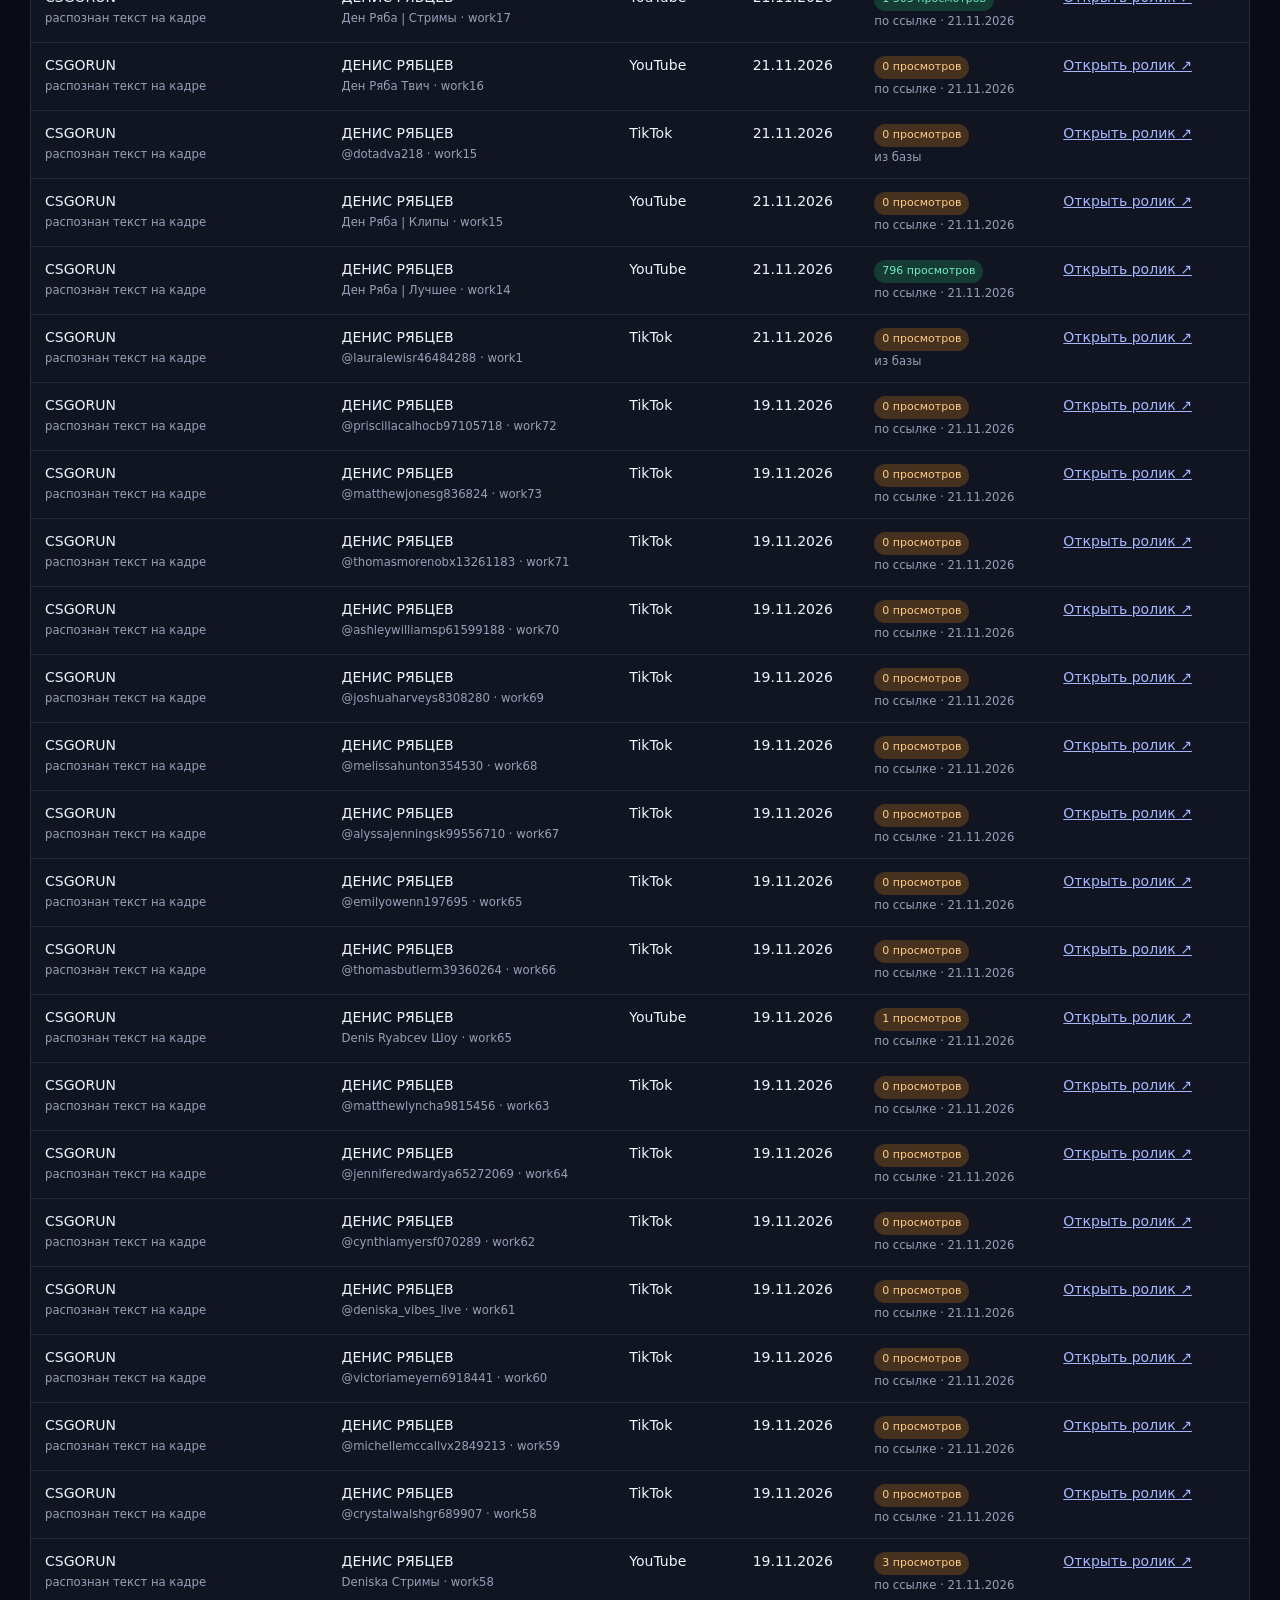
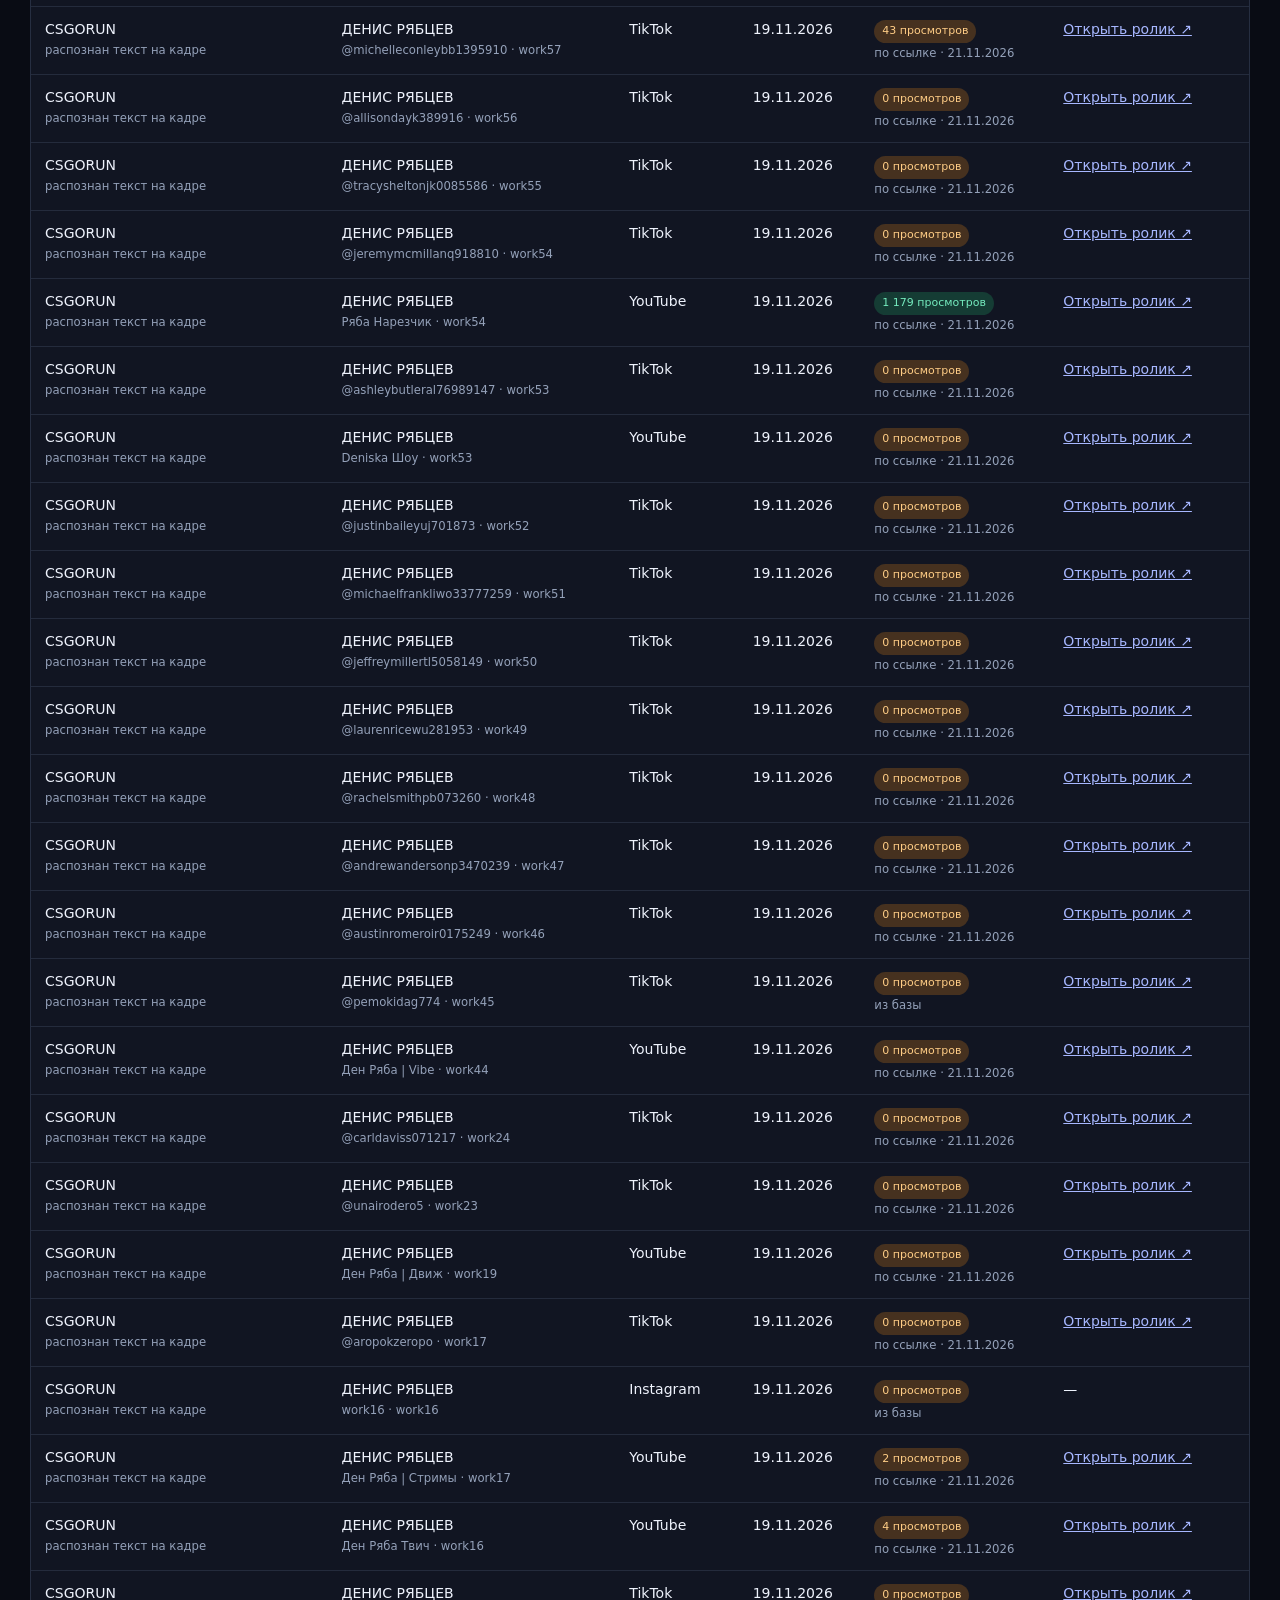
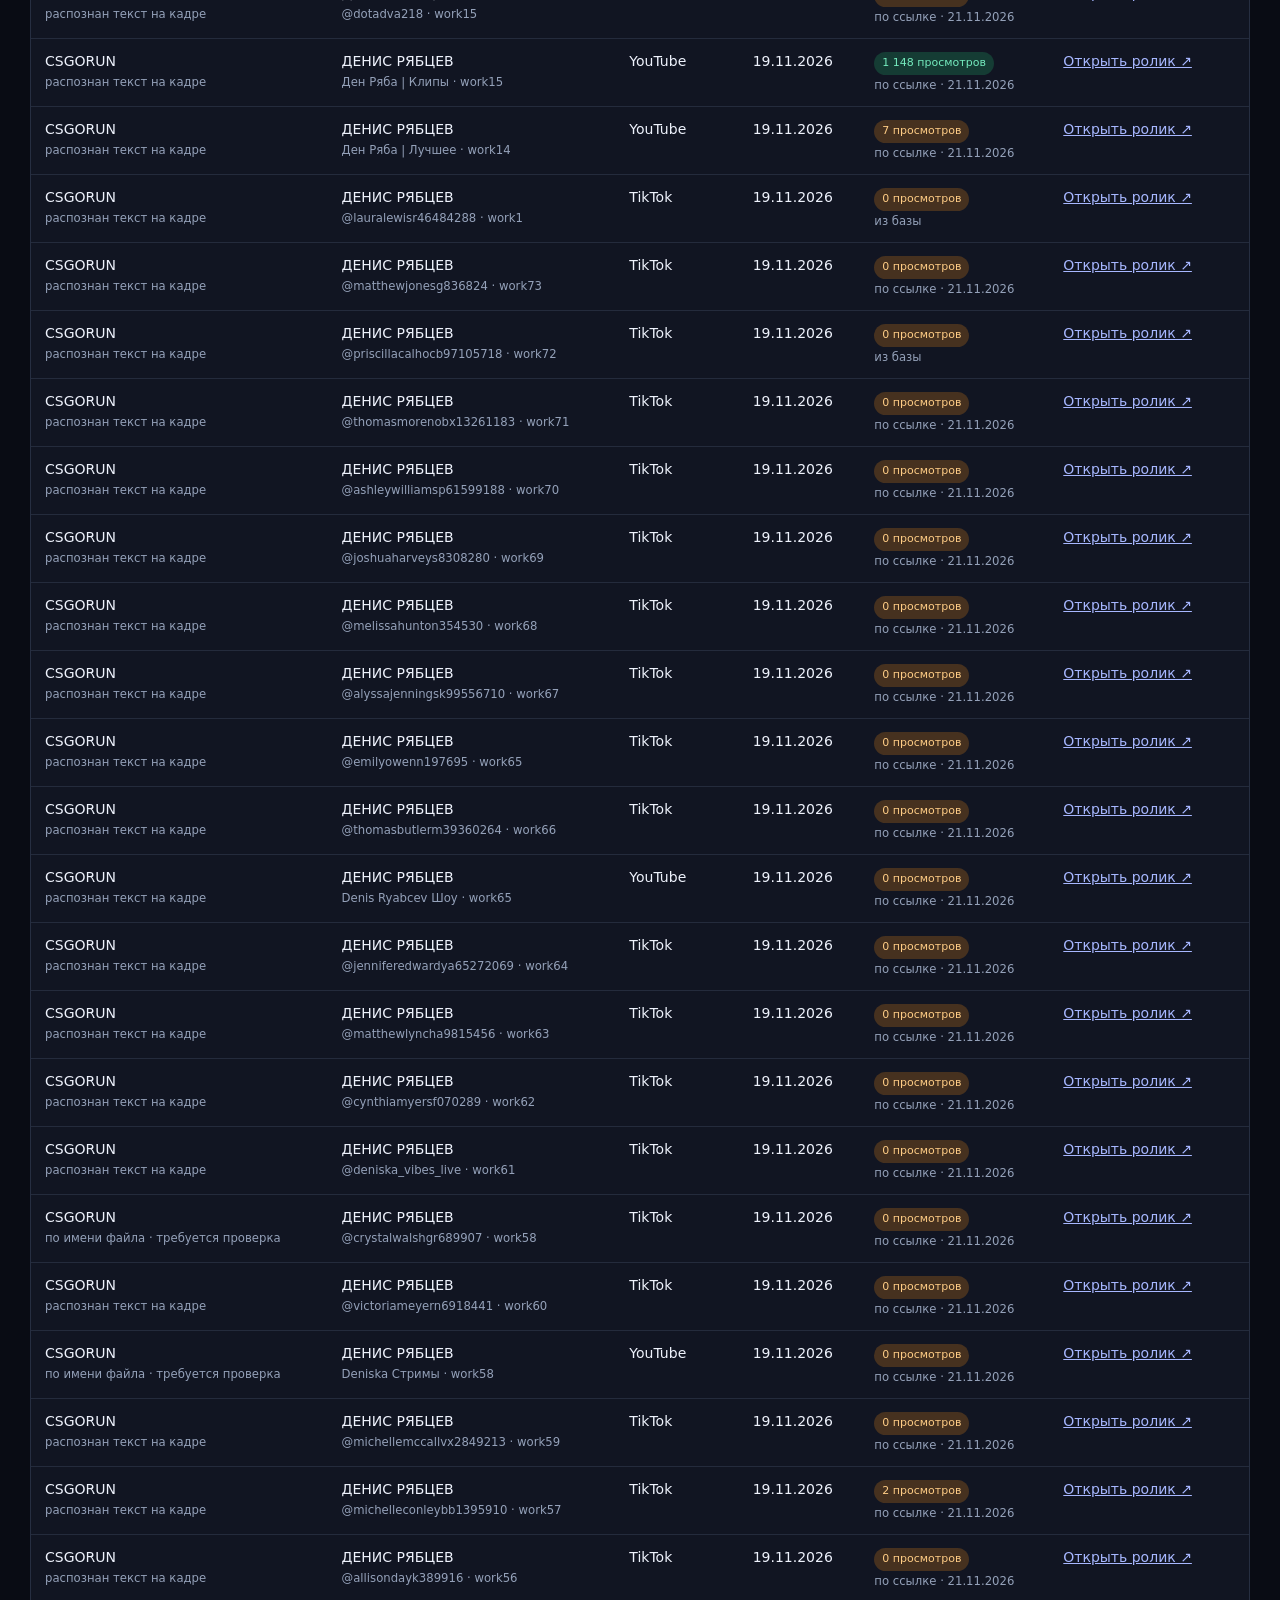
==== commit 34a49545: "Update banner reports" ====
--- a/csgorun/index.html
+++ b/csgorun/index.html
@@ -4,7 +4,7 @@
   <meta charset="utf-8">
   <meta name="viewport" content="width=device-width, initial-scale=1">
   <title>Аналитика рекламных баннеров</title>
-  <link rel="stylesheet" href="banner-analytics.css?v=20261121-4">
+  <link rel="stylesheet" href="banner-analytics.css?v=20261121-5">
 </head>
 <body>
   <main class="shell">
@@ -20,14 +20,14 @@
       <label>Поиск <input id="search" placeholder="Клиент или аккаунт"></label>
     </section>
     <section class="metrics" id="metrics"></section>
-    <p class="explanation">Это предварительная оценка по данным базы, а не подтверждённый охват. Часть баннеров определена по имени файла. В существующей системе некоторые записи YouTube могут содержать показатели предыдущего ролика; ссылки и просмотры требуют проверки. Значение 0 может означать как ноль, так и отсутствие данных.</p>
-    <p class="explanation local-only">Пока панель работает, программа периодически ищет известные плашки в доступных видео и раз в шесть часов проверяет просмотры по доступным ссылкам. Площадка может не вернуть счётчик; распознавание новых названий можно дополнить вручную.</p>
+    <p class="explanation">Сумма включает только доступные счётчики, полученные по ссылкам на конкретные ролики. Если счётчик недоступен, показано «Нет проверенных данных». Старые привязки роликов к баннерам и определения по имени файла могут требовать ручной проверки.</p>
+    <p class="explanation local-only">Новые копии сохраняют связь с исходным видео. Программа распознаёт известные плашки CSGORUN и RubUP; спорные случаи можно указать вручную. Просмотры обновляются по доступным ссылкам, пока панель работает.</p>
     <section><div class="section-head"><div><span class="eyebrow">ОБЗОР</span><h2>Баннеры</h2></div></div><div class="banner-cards" id="cards"></div></section>
     <section><div class="section-head"><div><span class="eyebrow">ДЕТАЛИ</span><h2>Аккаунты</h2></div><span class="muted">Низкие просмотры: от 1 до 50</span></div><div id="accounts"></div></section>
-    <section><div class="section-head"><div><span class="eyebrow">ИСТОРИЯ</span><h2>Публикации</h2></div><select id="view-filter" aria-label="Фильтр просмотров"><option value="all">Все публикации</option><option value="low">Мало просмотров</option><option value="unknown">Нет данных или 0</option></select></div><div id="publications"></div></section>
+    <section><div class="section-head"><div><span class="eyebrow">ИСТОРИЯ</span><h2>Публикации</h2></div><select id="view-filter" aria-label="Фильтр просмотров"><option value="all">Все публикации</option><option value="low">Мало просмотров</option><option value="unknown">Нет данных</option></select></div><div id="publications"></div></section>
     <section class="local-only"><div class="section-head"><div><span class="eyebrow">ПРОВЕРКА</span><h2>Неопределённые публикации</h2><p>Можно вручную указать баннер. Показаны последние 500 записей с именем файла.</p></div><button class="button ghost" id="toggle-unassigned">Показать</button></div><div id="unassigned" hidden></div></section>
     <footer>Статистика по рекламным плашкам · Не является измерением уникальных зрителей</footer>
   </main>
-  <script src="banner-analytics.js?v=20261121-4"></script>
+  <script src="banner-analytics.js?v=20261121-5"></script>
 </body>
 </html>
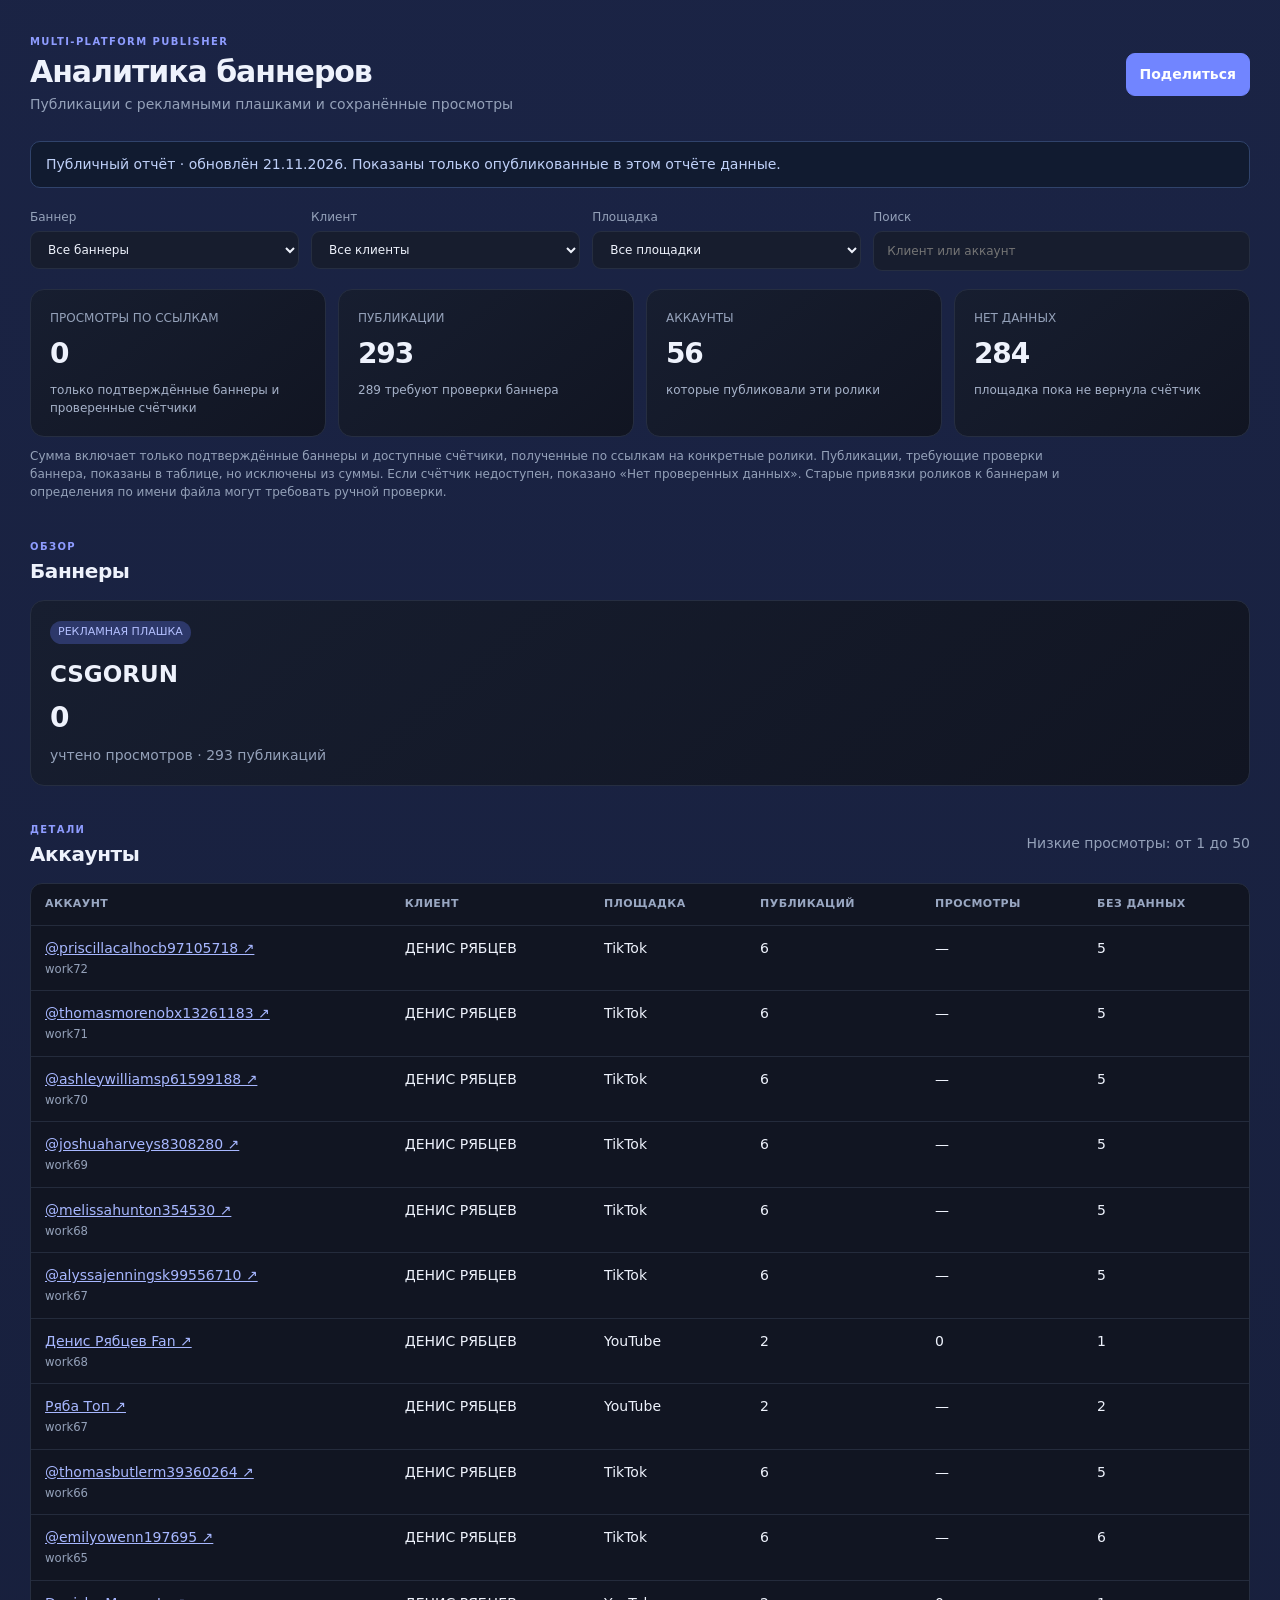
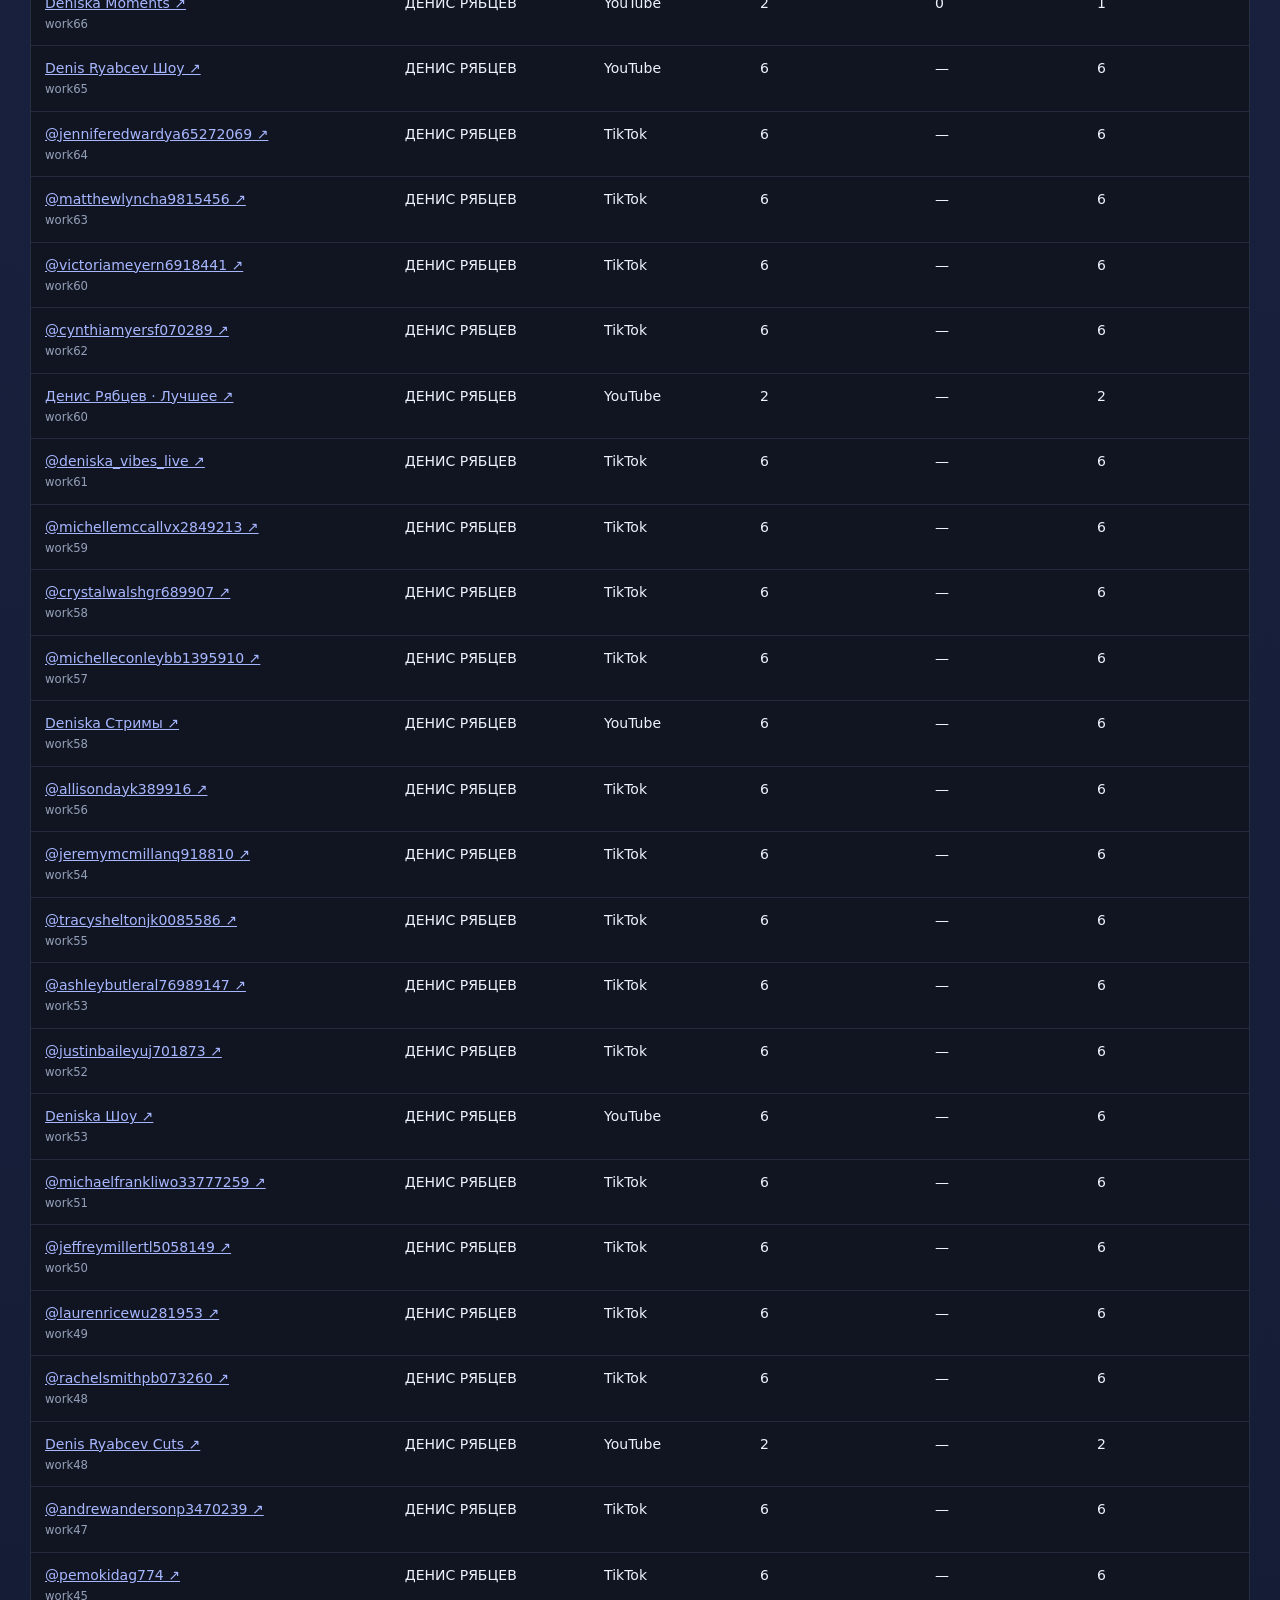
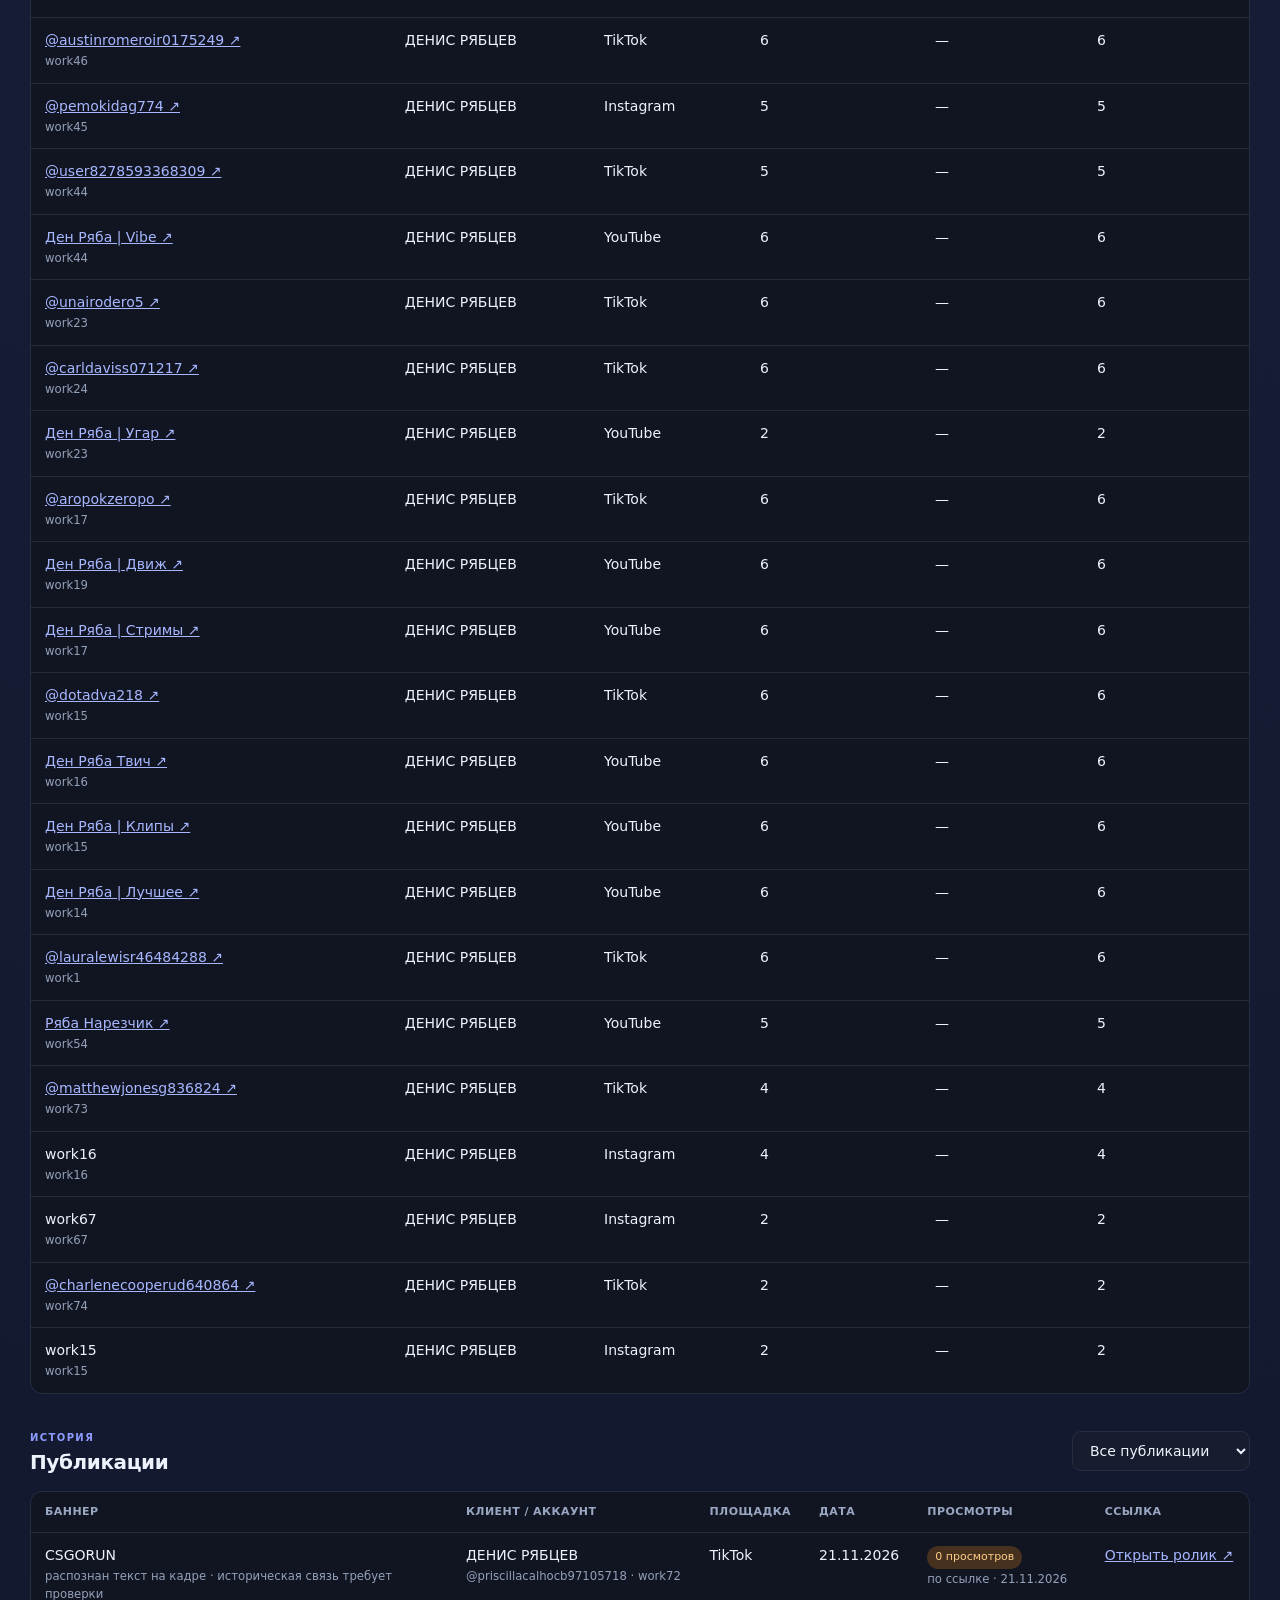
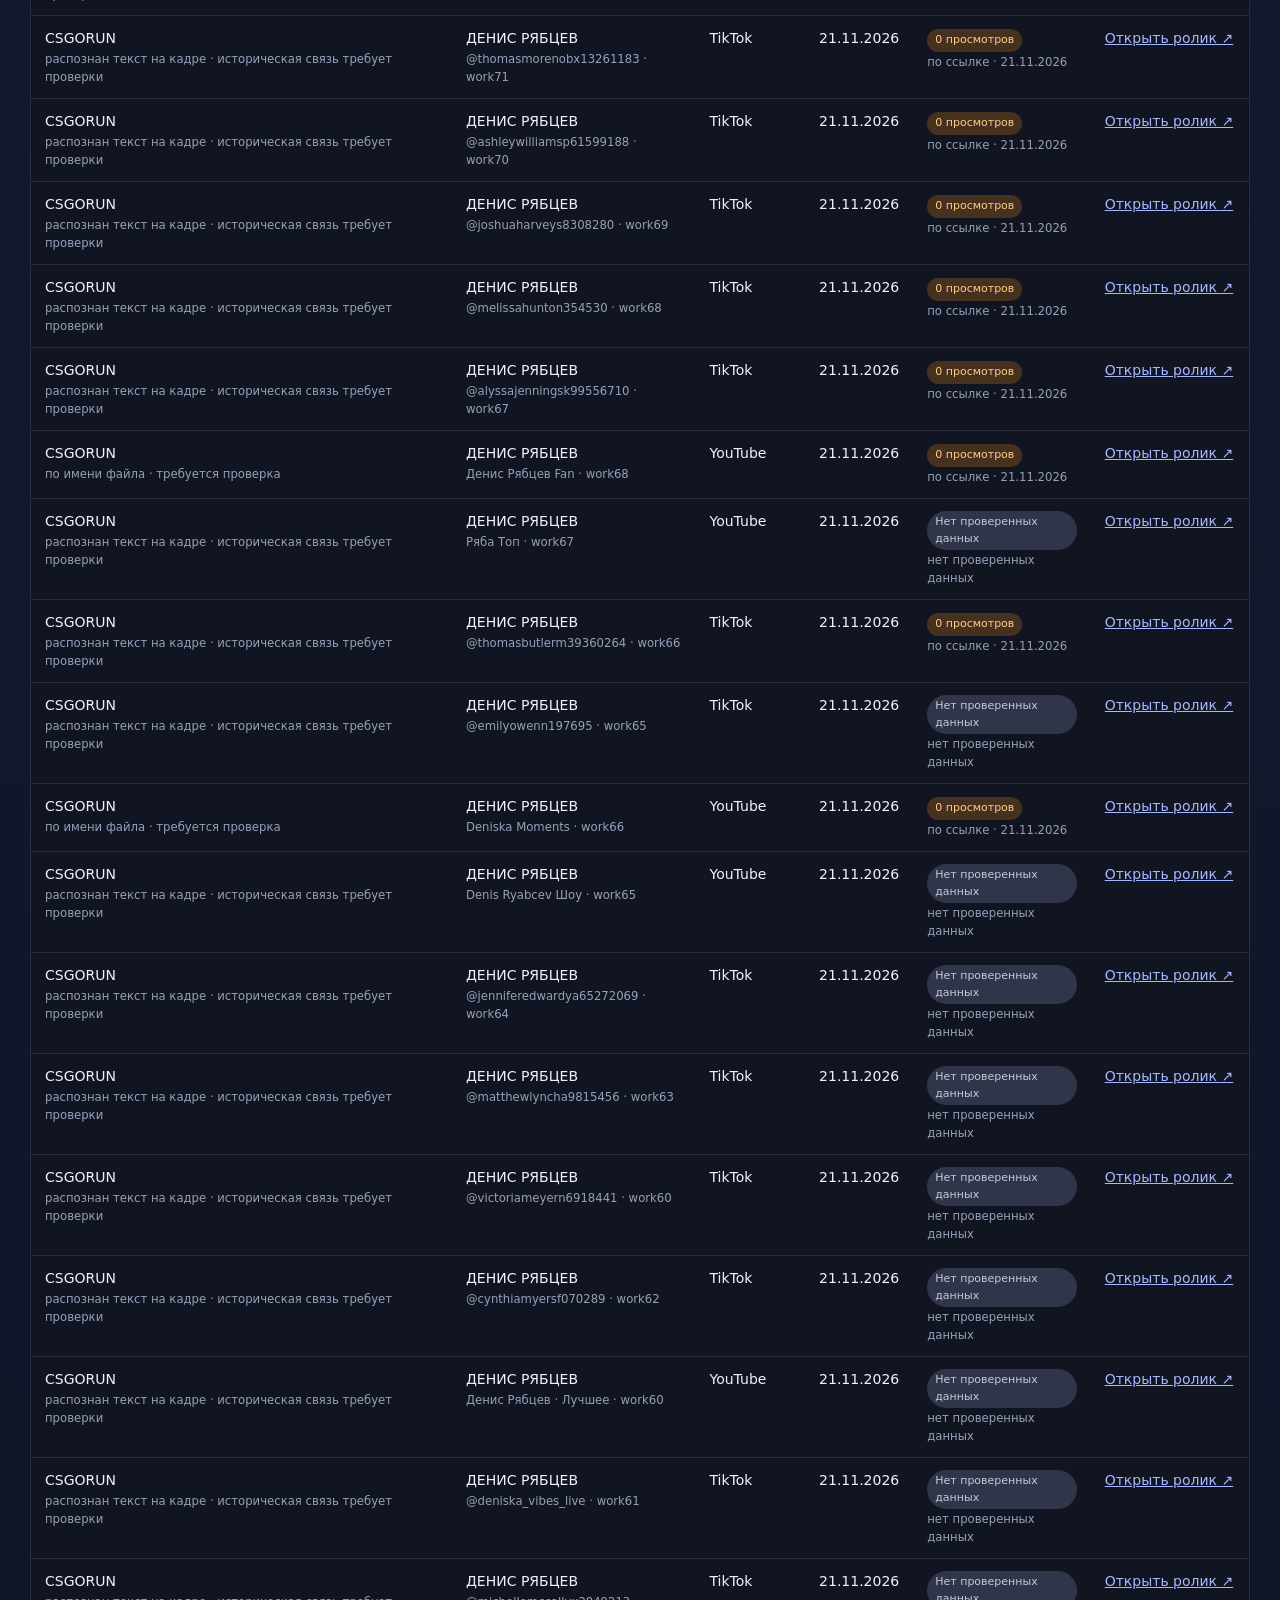
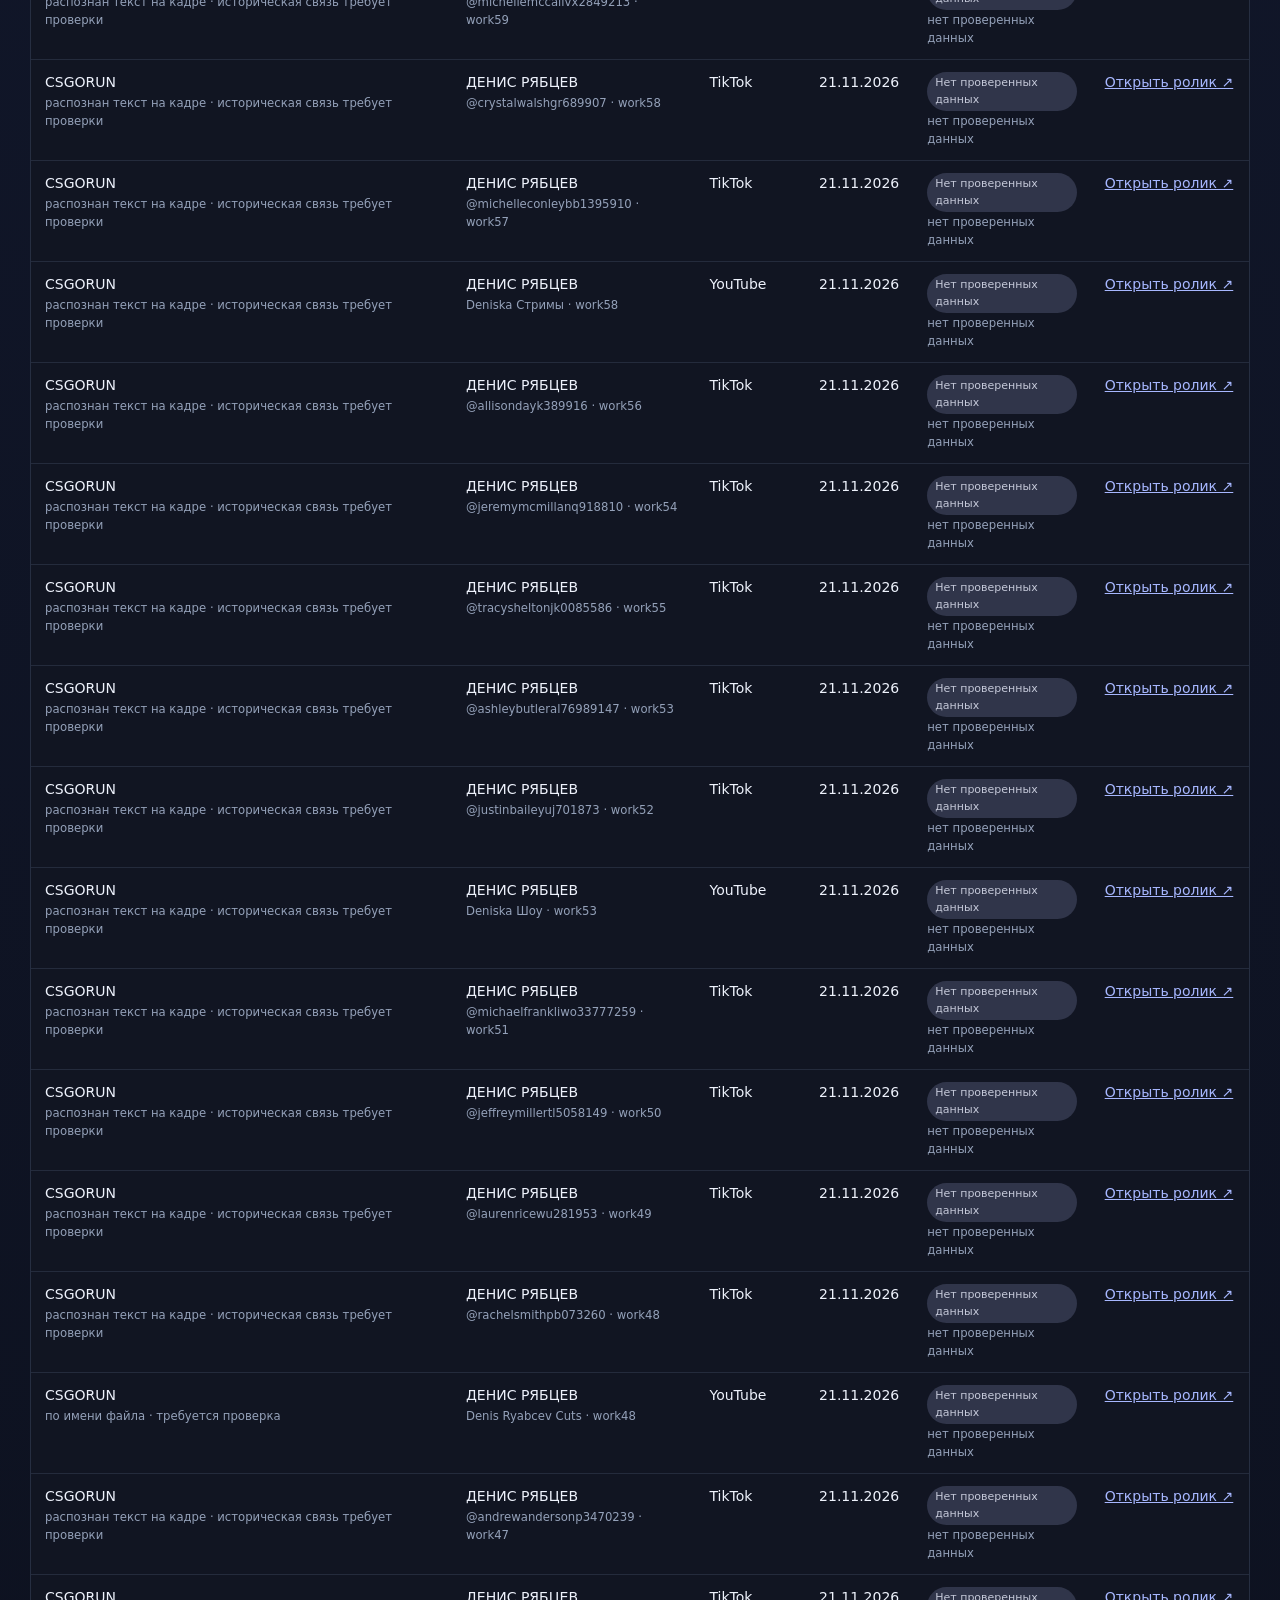
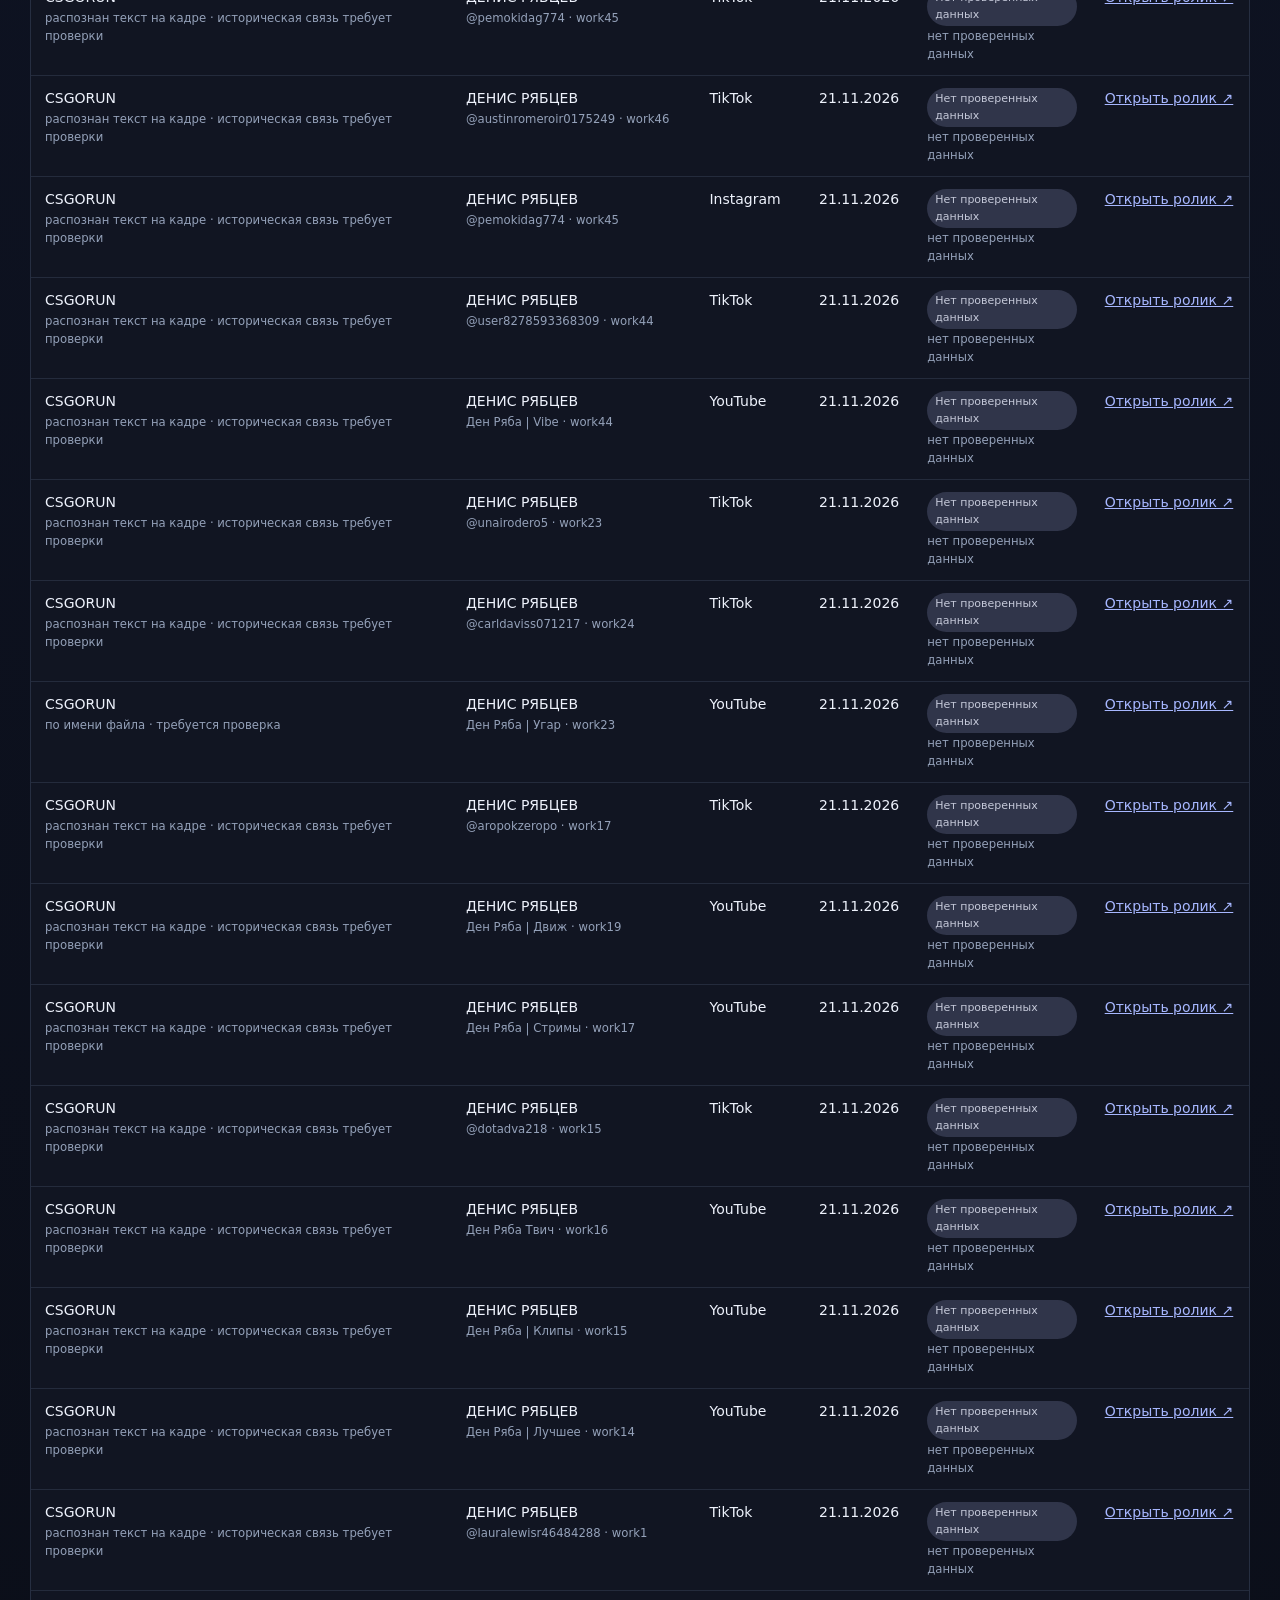
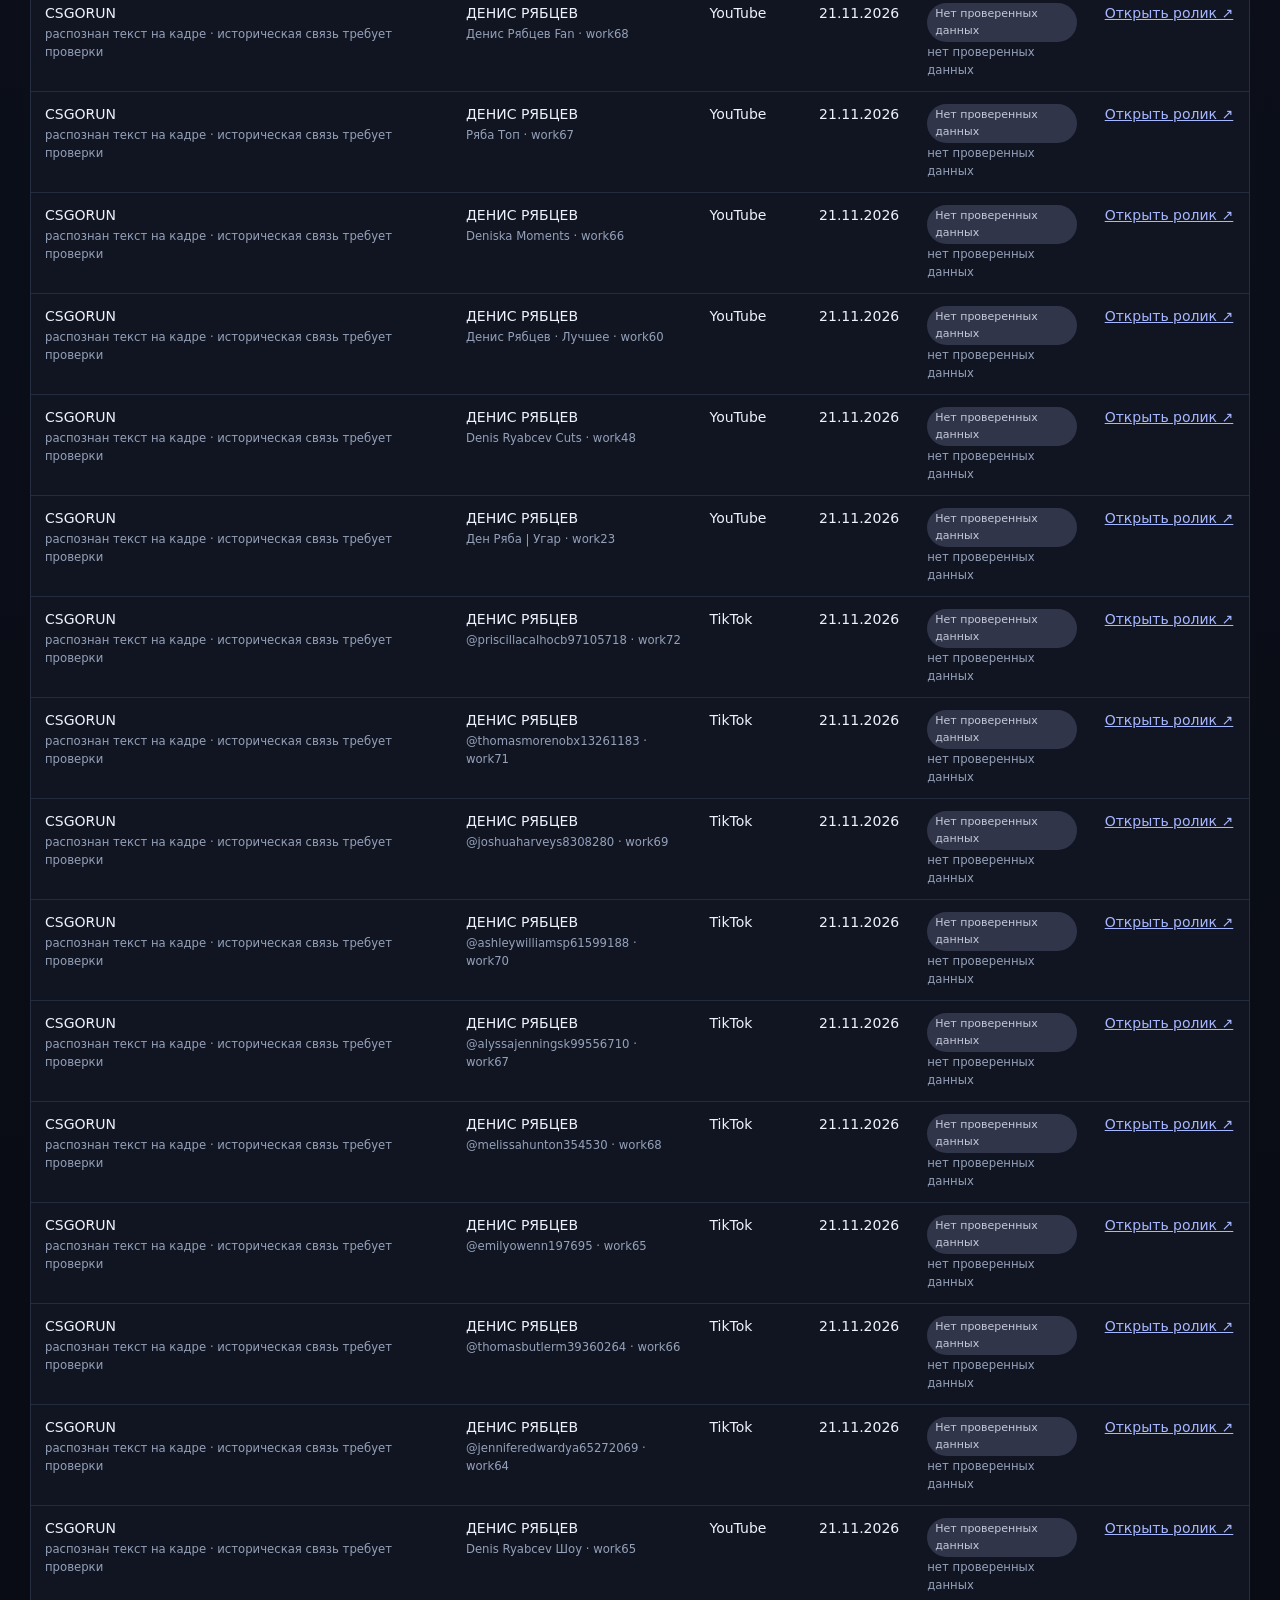
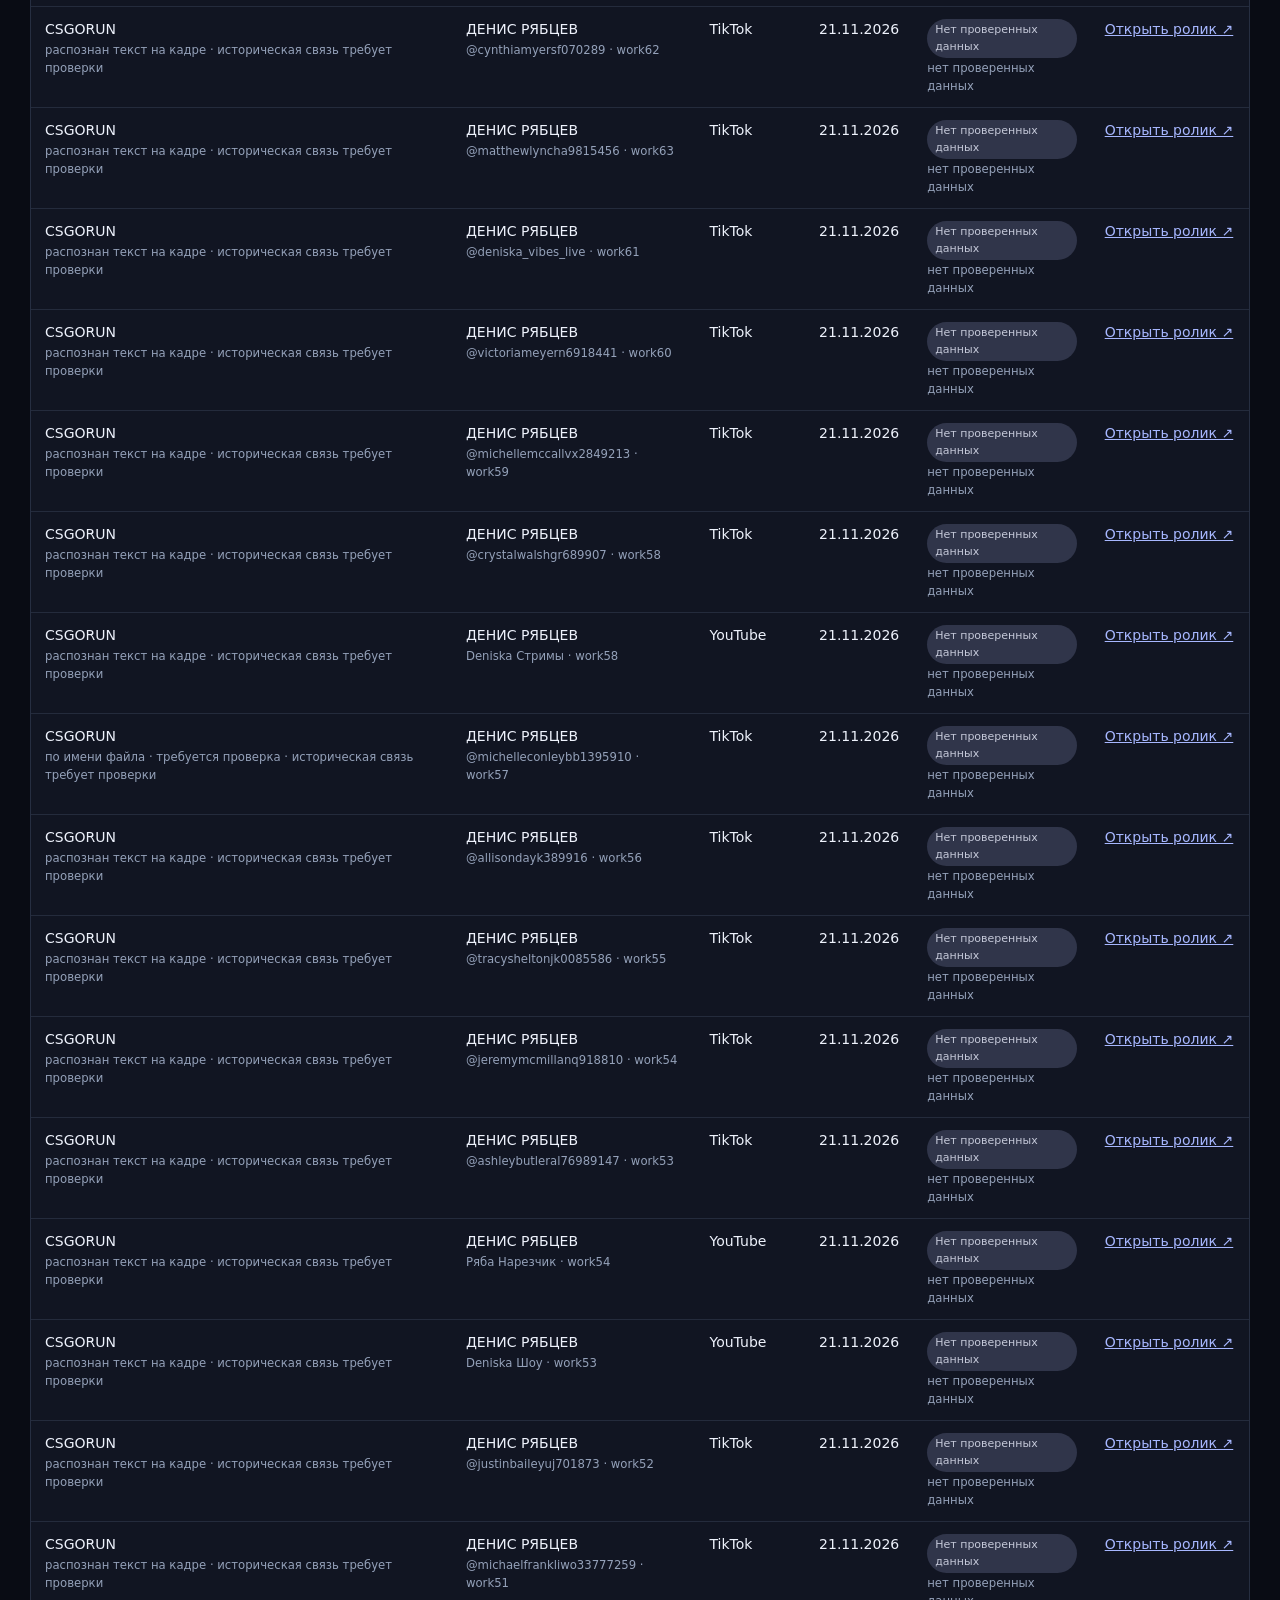
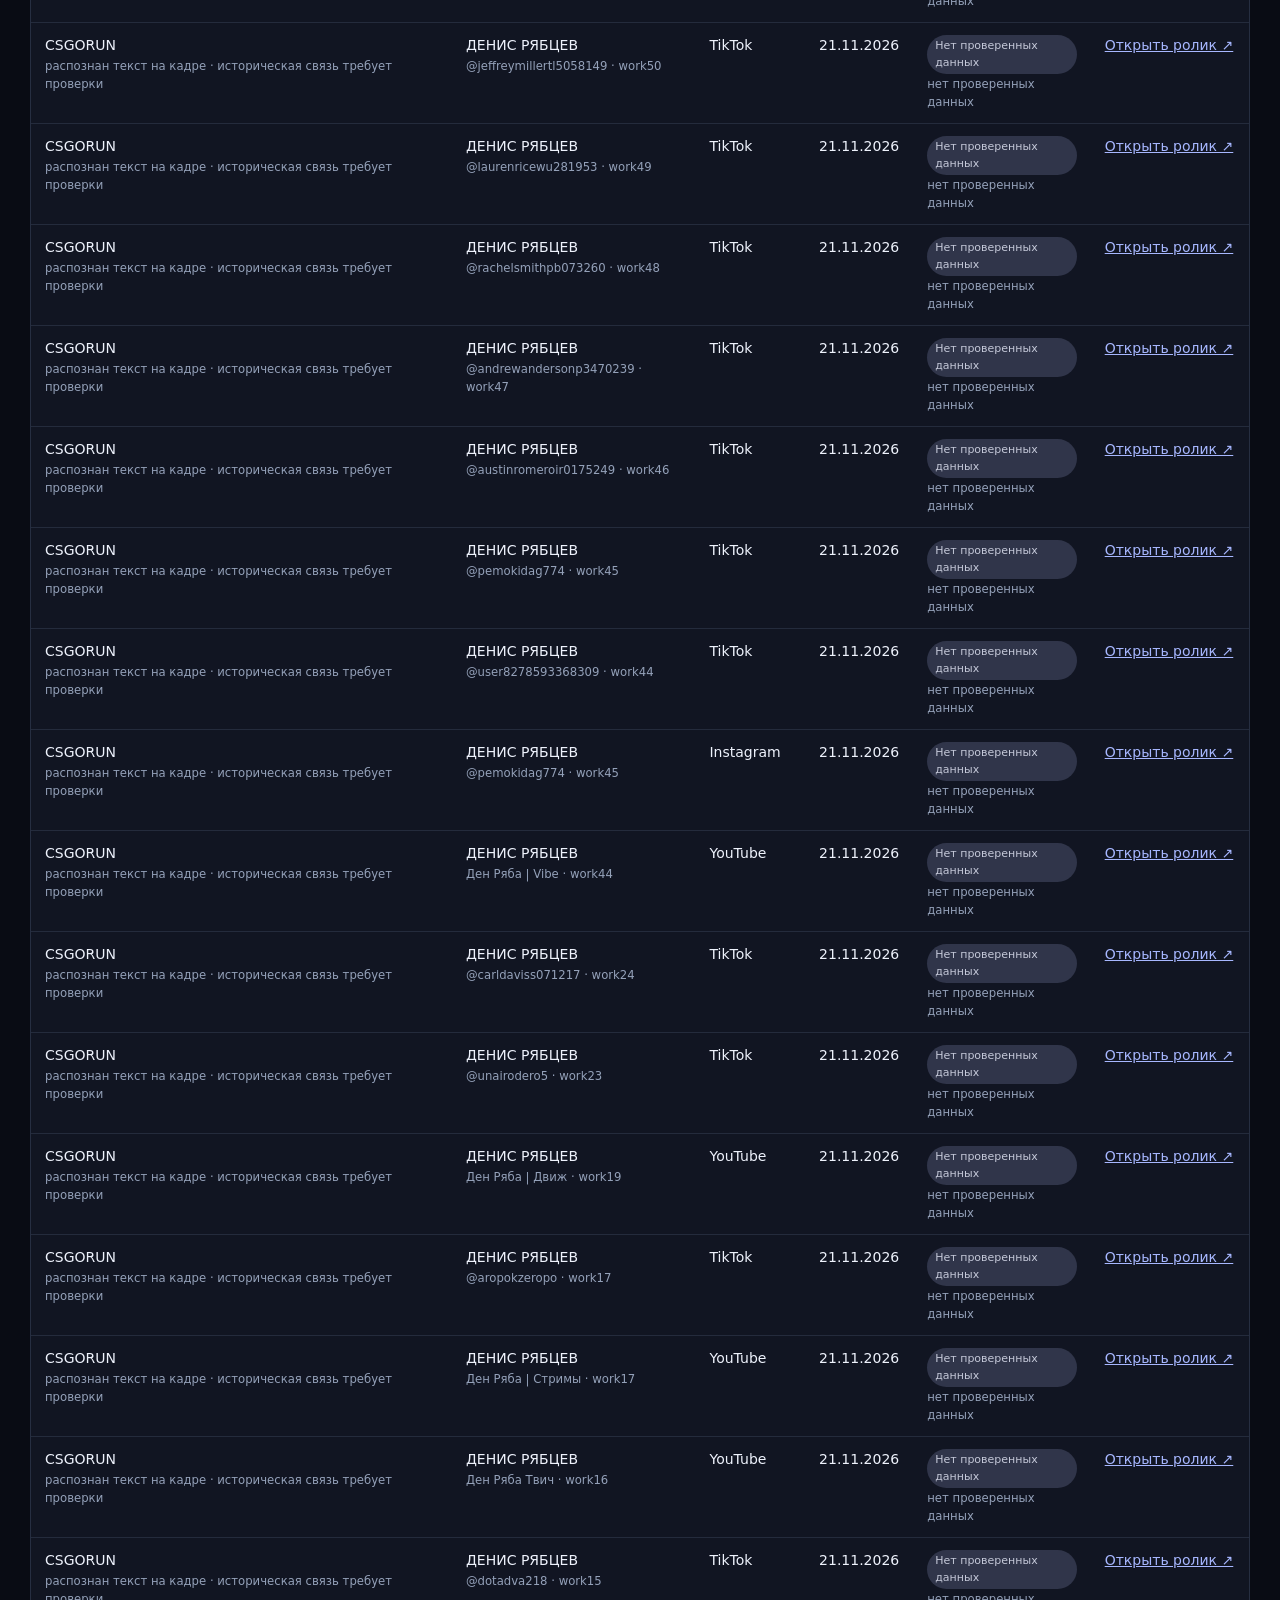
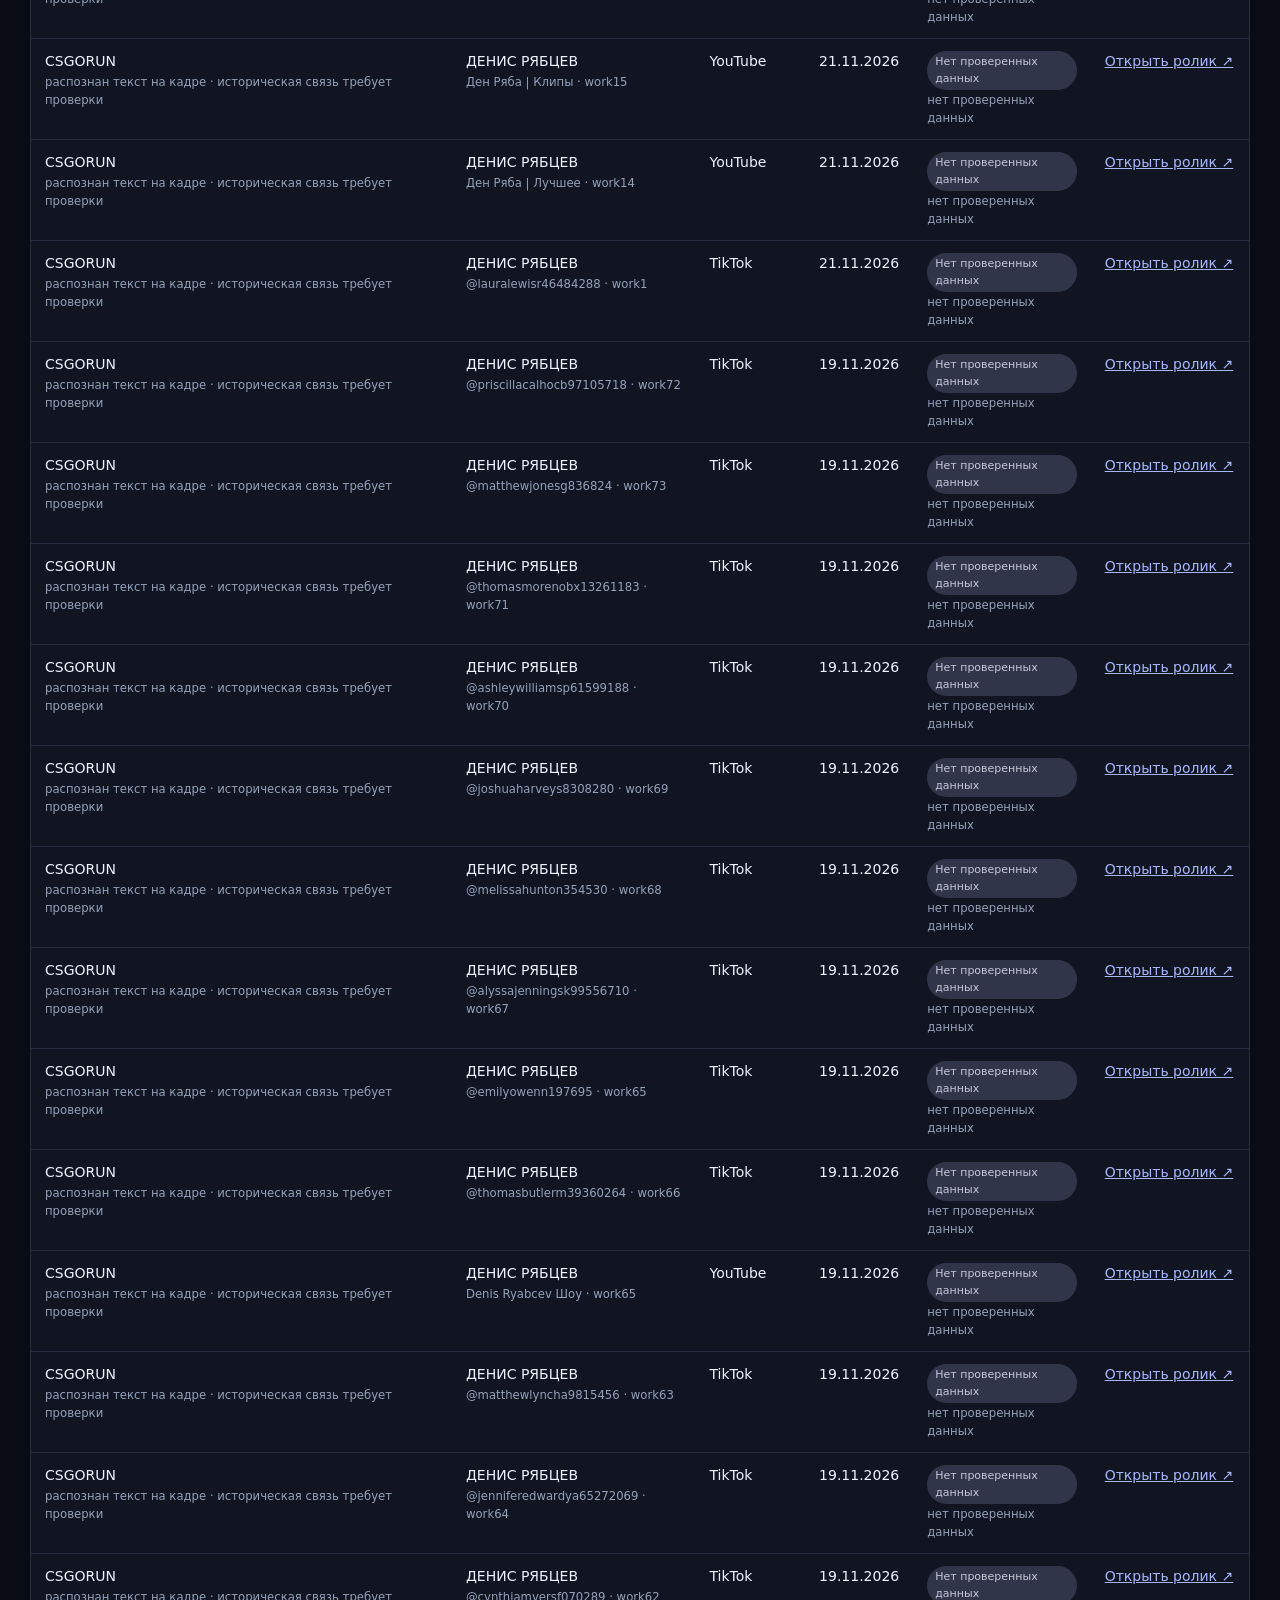
==== commit f377c014: "Update banner reports" ====
--- a/csgorun/index.html
+++ b/csgorun/index.html
@@ -4,7 +4,7 @@
   <meta charset="utf-8">
   <meta name="viewport" content="width=device-width, initial-scale=1">
   <title>Аналитика рекламных баннеров</title>
-  <link rel="stylesheet" href="banner-analytics.css?v=20261121-5">
+  <link rel="stylesheet" href="banner-analytics.css?v=20261121-6">
 </head>
 <body>
   <main class="shell">
@@ -20,7 +20,7 @@
       <label>Поиск <input id="search" placeholder="Клиент или аккаунт"></label>
     </section>
     <section class="metrics" id="metrics"></section>
-    <p class="explanation">Сумма включает только доступные счётчики, полученные по ссылкам на конкретные ролики. Если счётчик недоступен, показано «Нет проверенных данных». Старые привязки роликов к баннерам и определения по имени файла могут требовать ручной проверки.</p>
+    <p class="explanation">Сумма включает только подтверждённые баннеры и доступные счётчики, полученные по ссылкам на конкретные ролики. Публикации, требующие проверки баннера, показаны в таблице, но исключены из суммы. Если счётчик недоступен, показано «Нет проверенных данных». Старые привязки роликов к баннерам и определения по имени файла могут требовать ручной проверки.</p>
     <p class="explanation local-only">Новые копии сохраняют связь с исходным видео. Программа распознаёт известные плашки CSGORUN и RubUP; спорные случаи можно указать вручную. Просмотры обновляются по доступным ссылкам, пока панель работает.</p>
     <section><div class="section-head"><div><span class="eyebrow">ОБЗОР</span><h2>Баннеры</h2></div></div><div class="banner-cards" id="cards"></div></section>
     <section><div class="section-head"><div><span class="eyebrow">ДЕТАЛИ</span><h2>Аккаунты</h2></div><span class="muted">Низкие просмотры: от 1 до 50</span></div><div id="accounts"></div></section>
@@ -28,6 +28,6 @@
     <section class="local-only"><div class="section-head"><div><span class="eyebrow">ПРОВЕРКА</span><h2>Неопределённые публикации</h2><p>Можно вручную указать баннер. Показаны последние 500 записей с именем файла.</p></div><button class="button ghost" id="toggle-unassigned">Показать</button></div><div id="unassigned" hidden></div></section>
     <footer>Статистика по рекламным плашкам · Не является измерением уникальных зрителей</footer>
   </main>
-  <script src="banner-analytics.js?v=20261121-5"></script>
+  <script src="banner-analytics.js?v=20261121-6"></script>
 </body>
 </html>
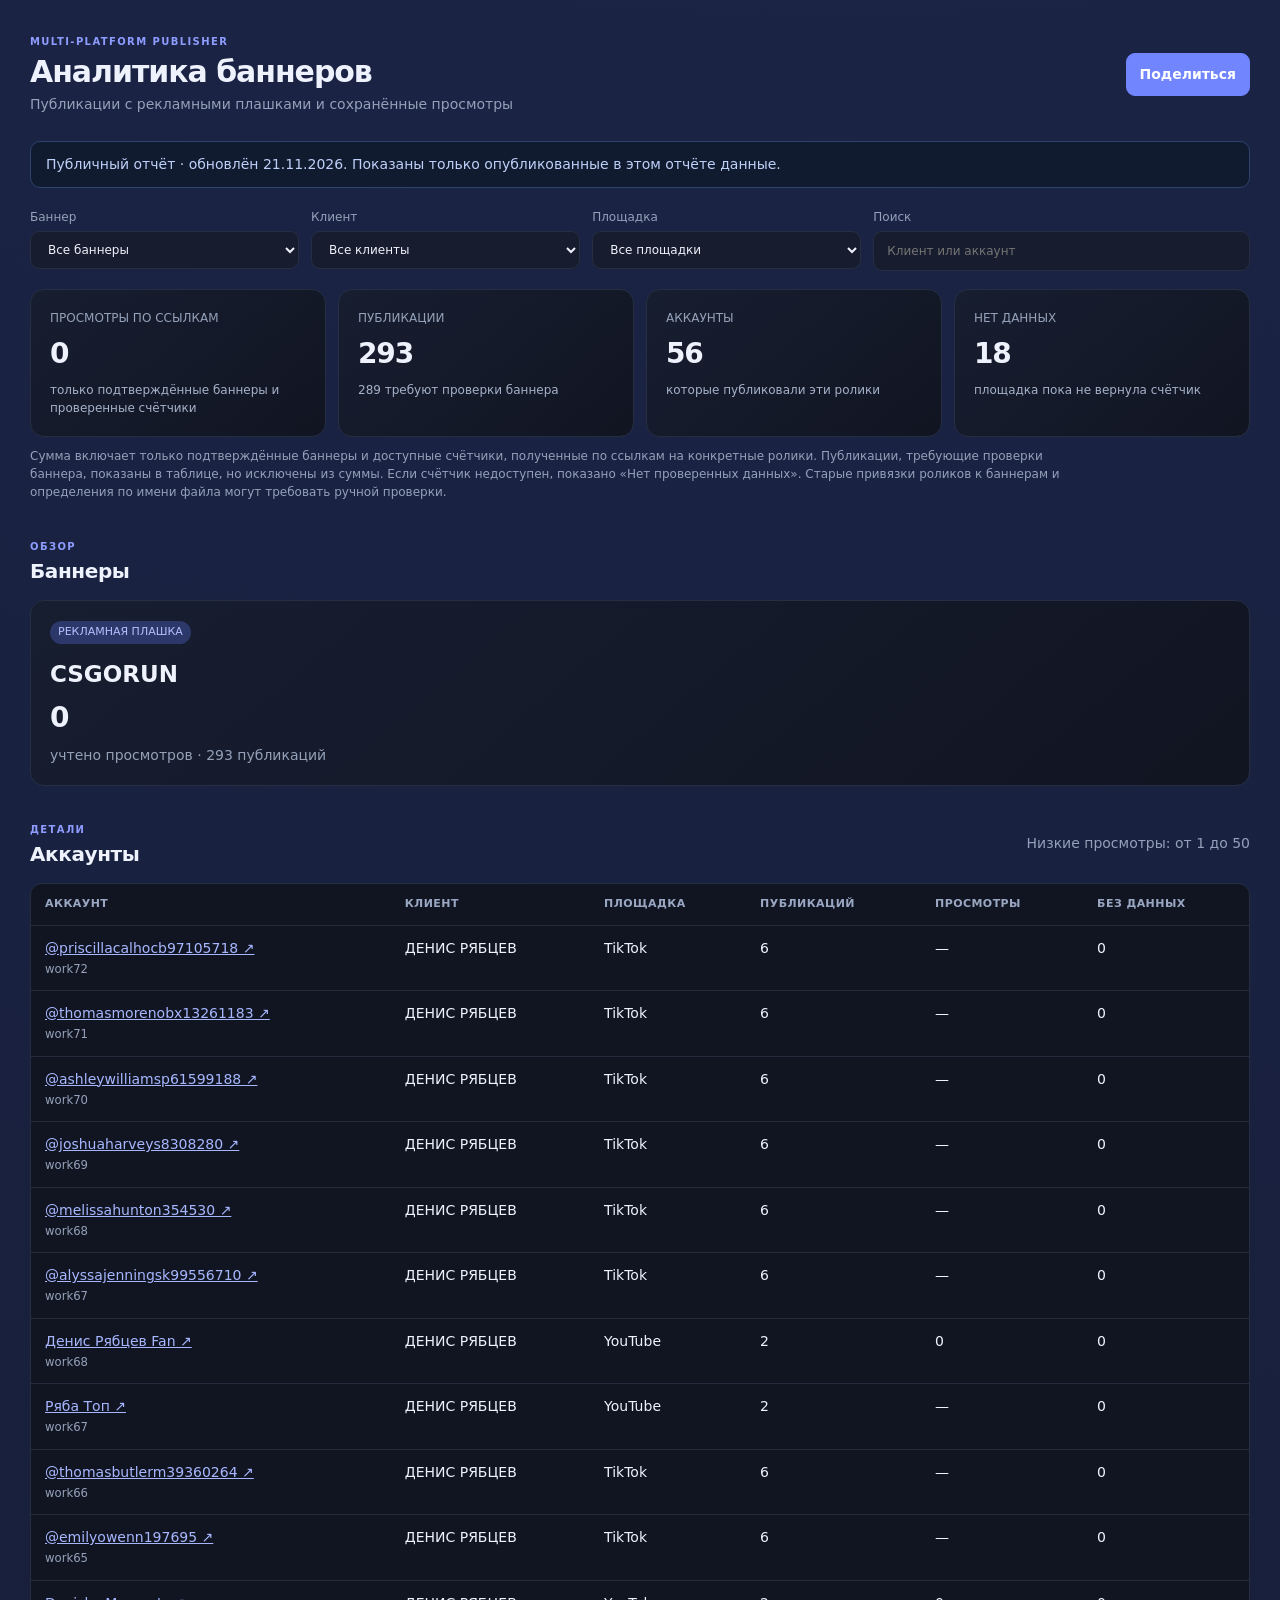
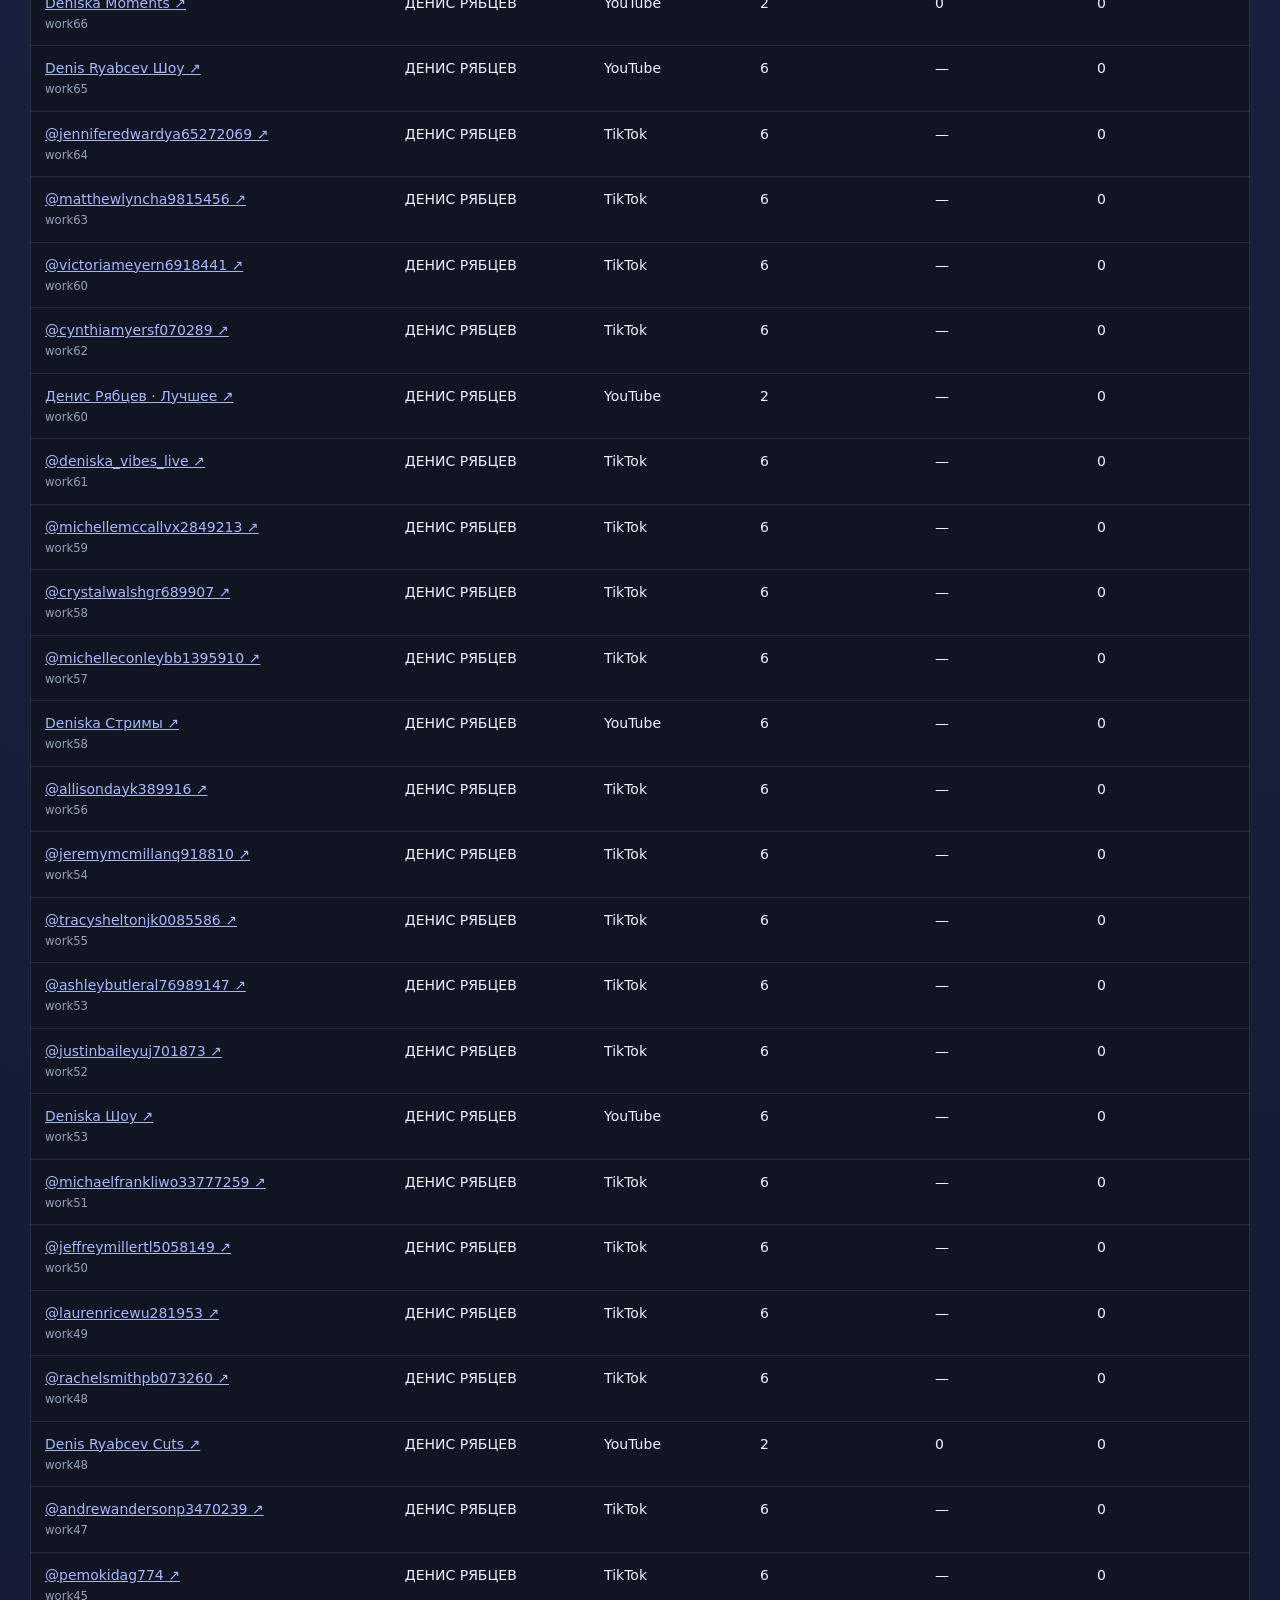
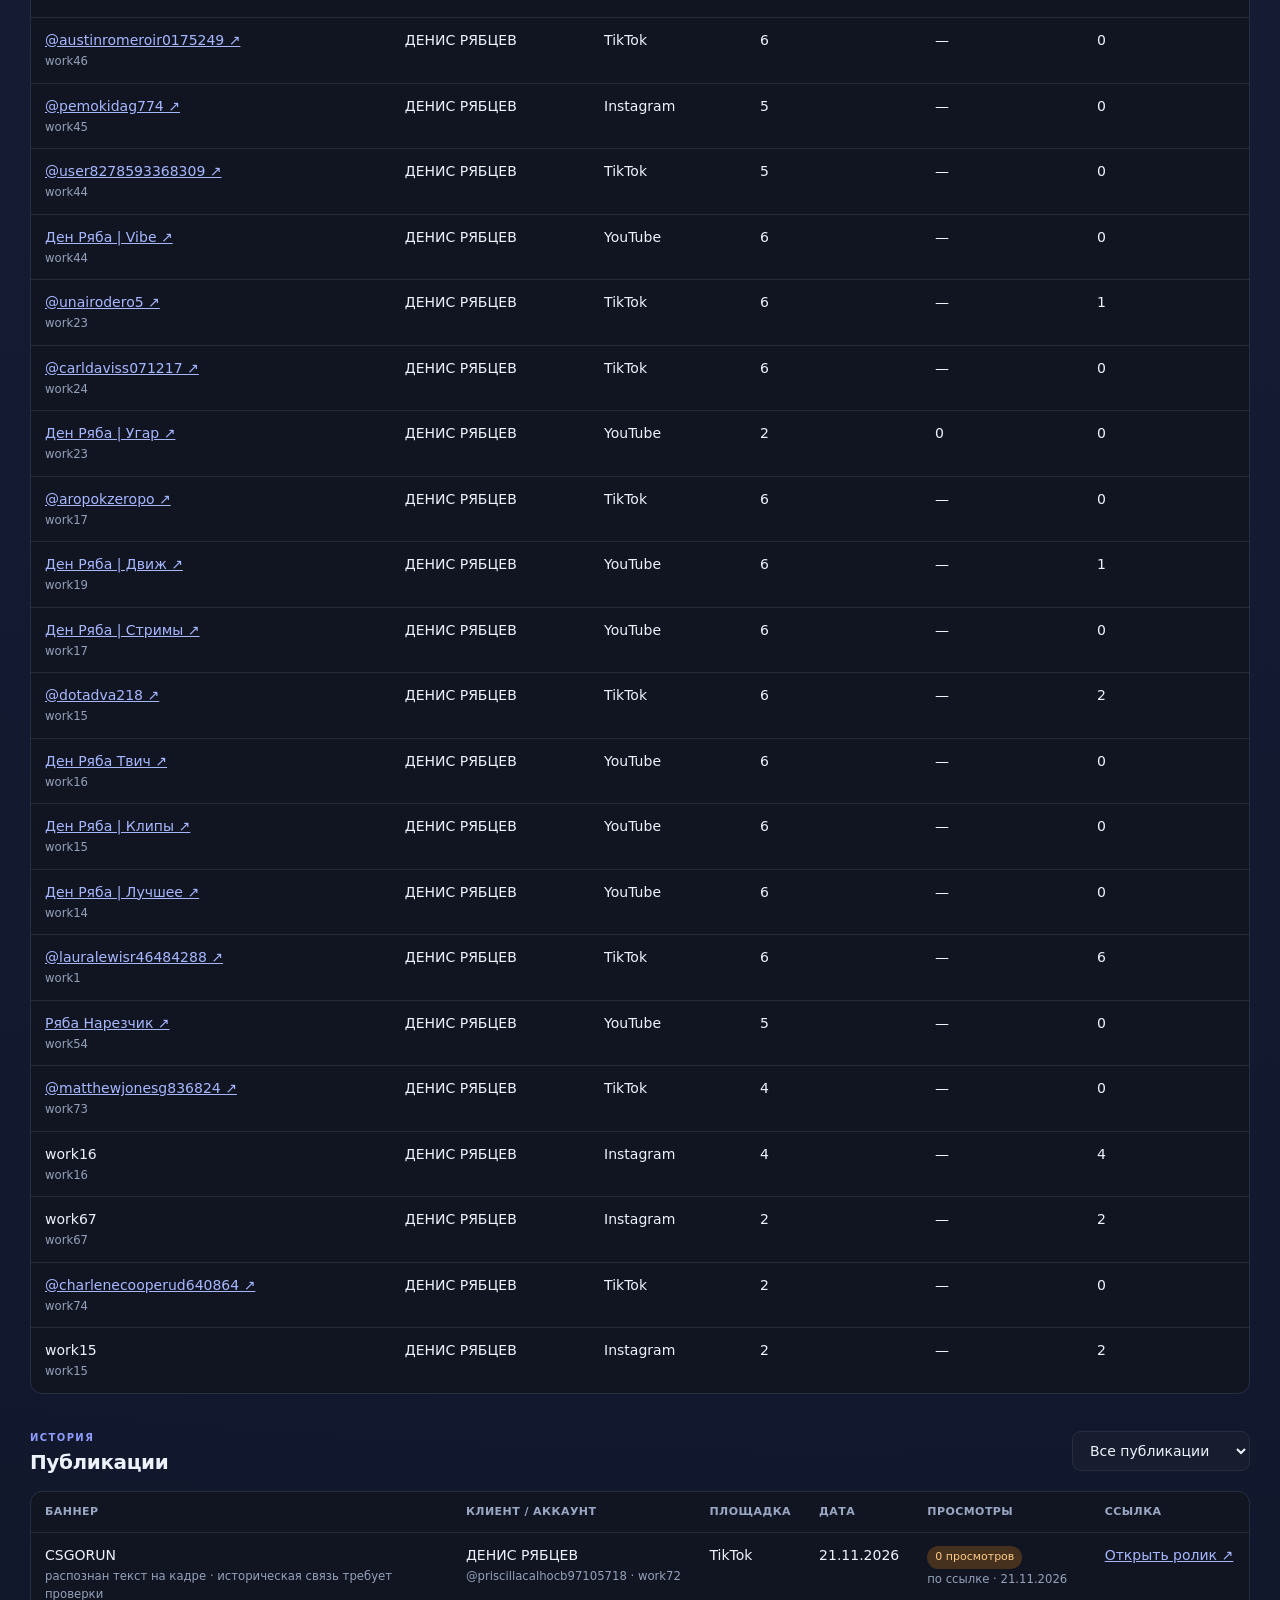
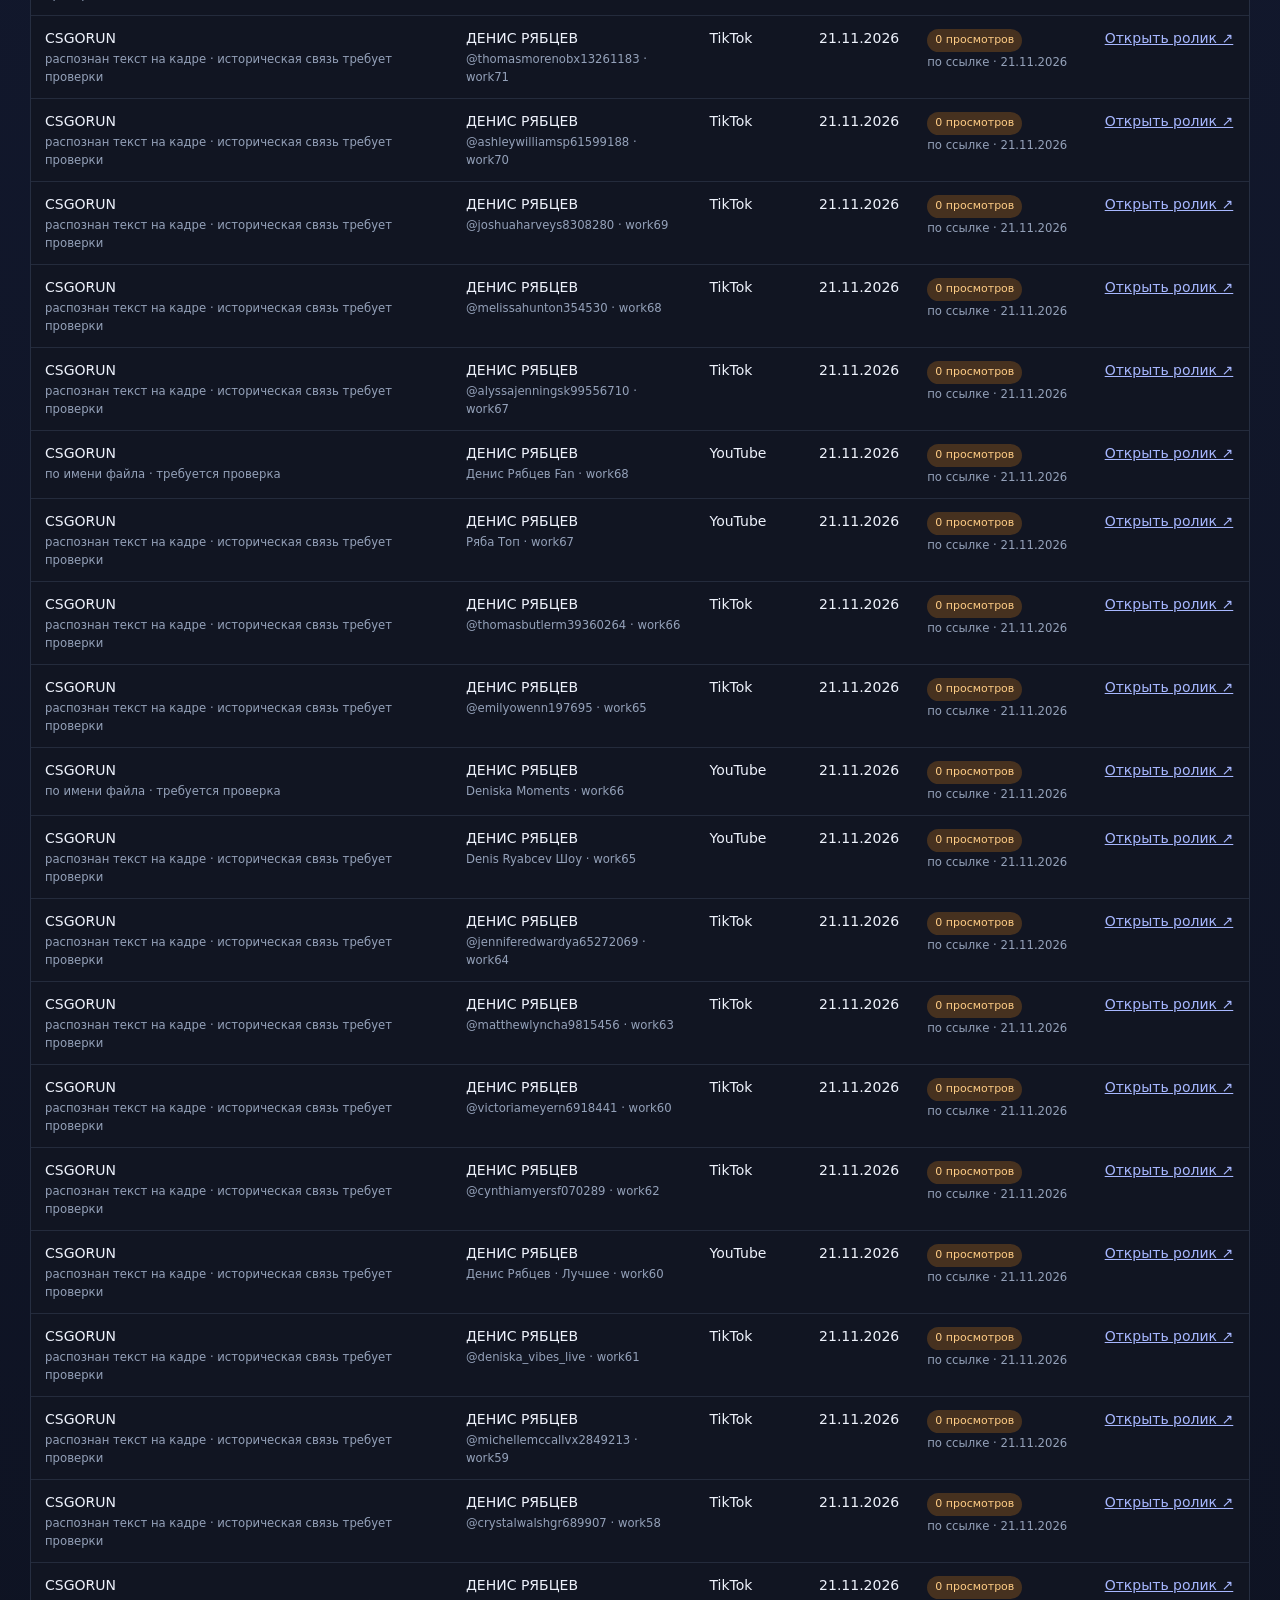
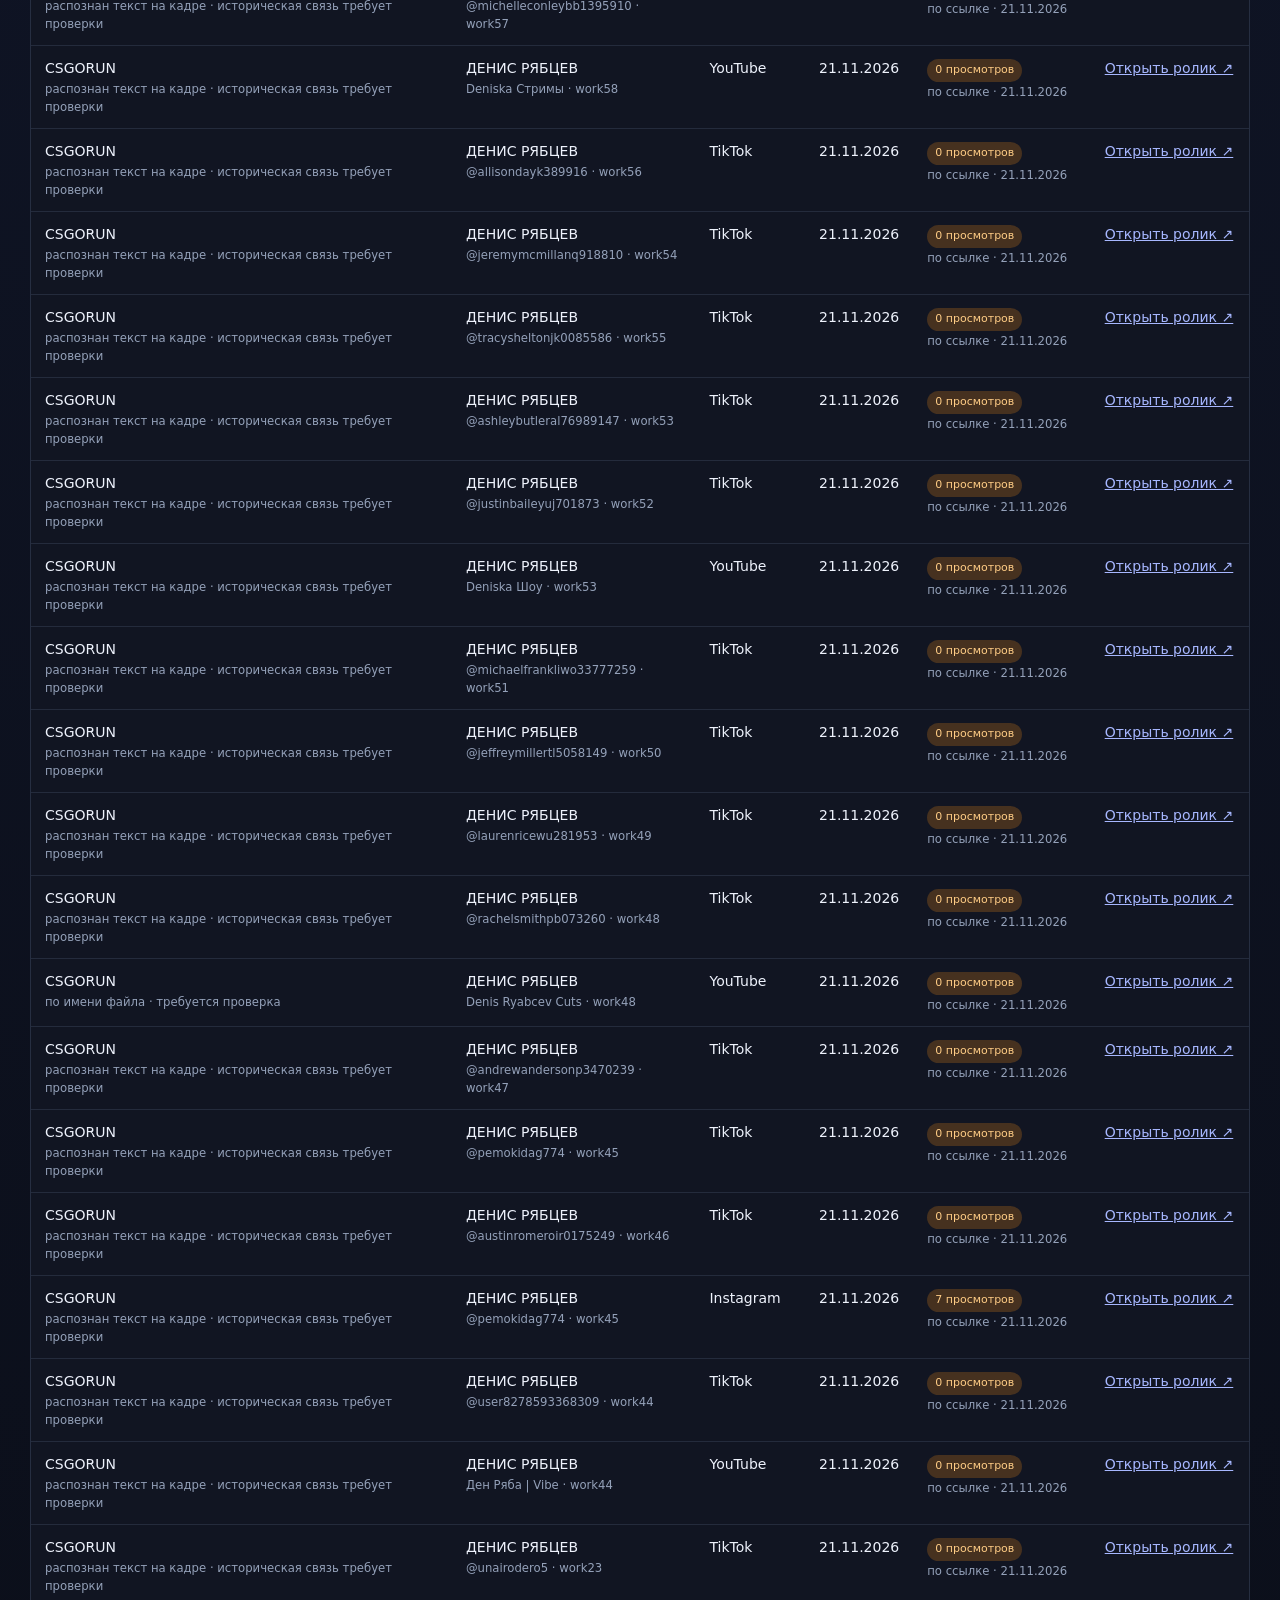
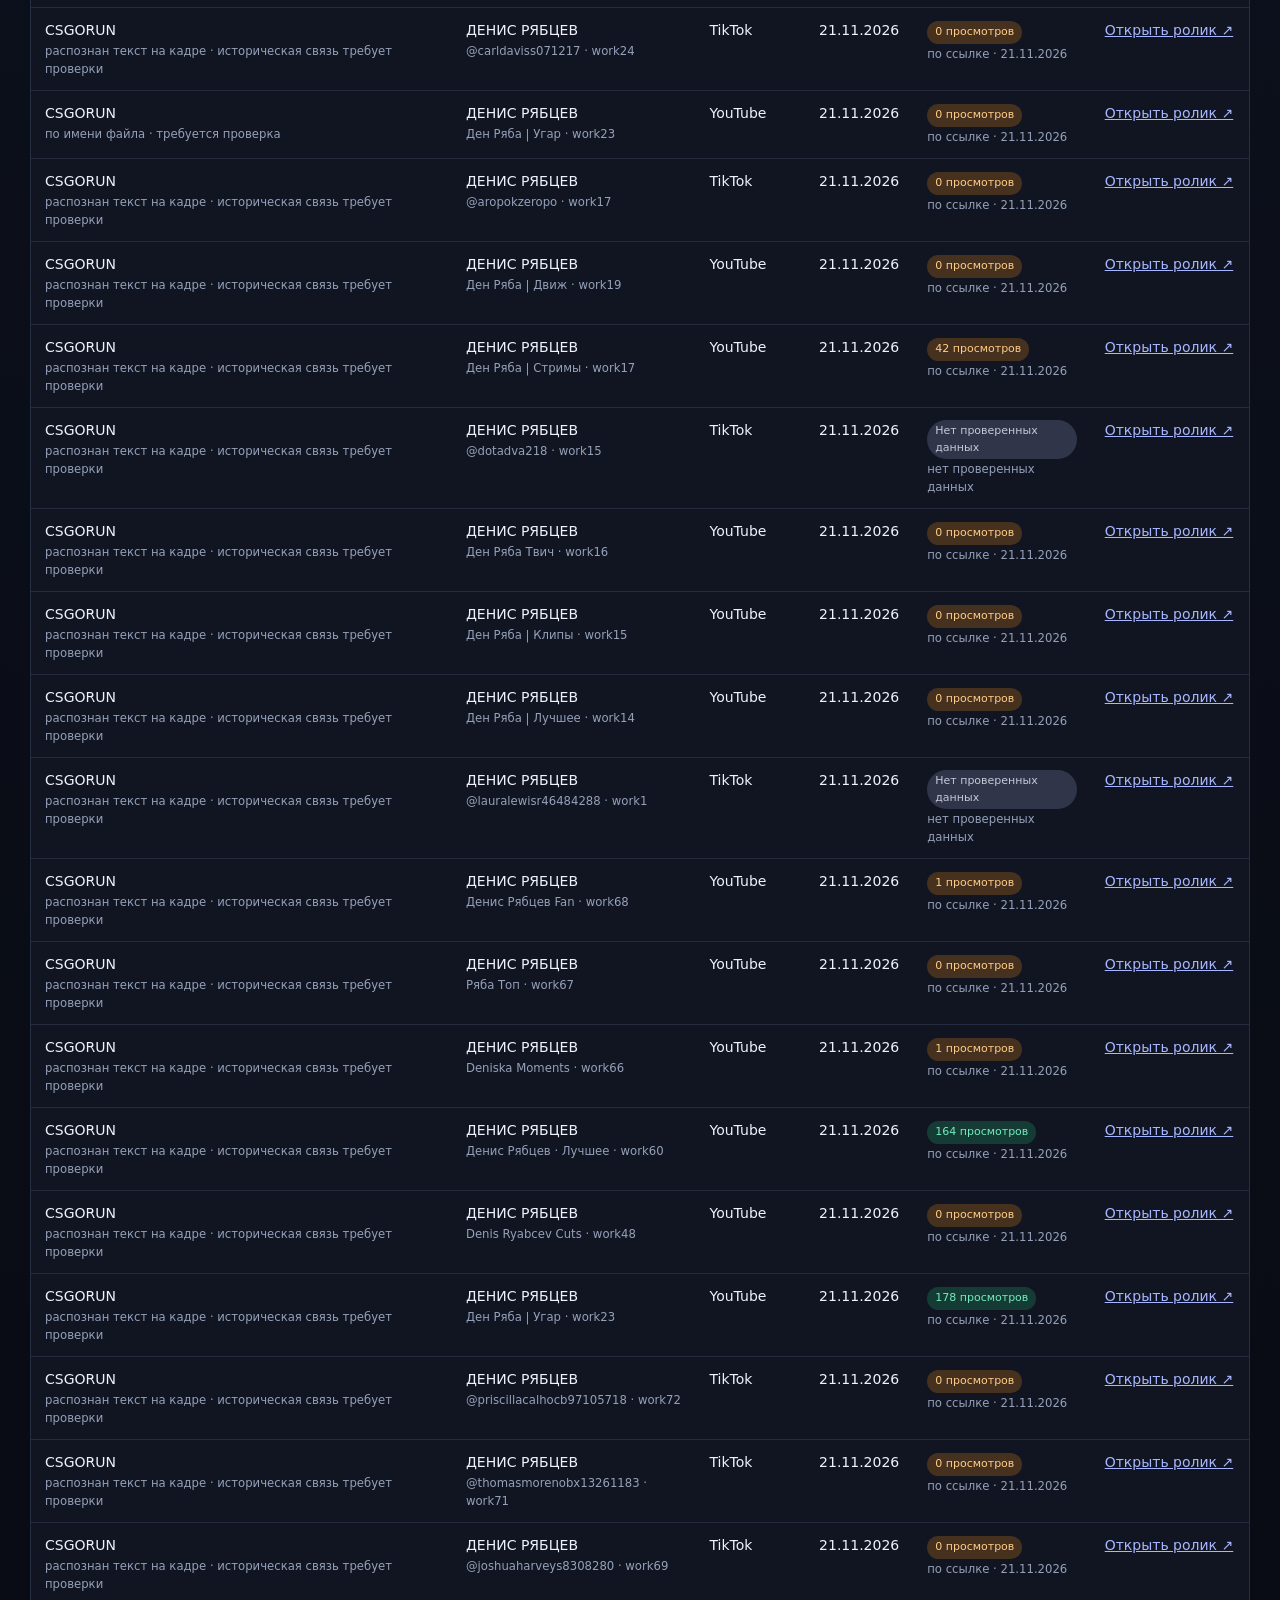
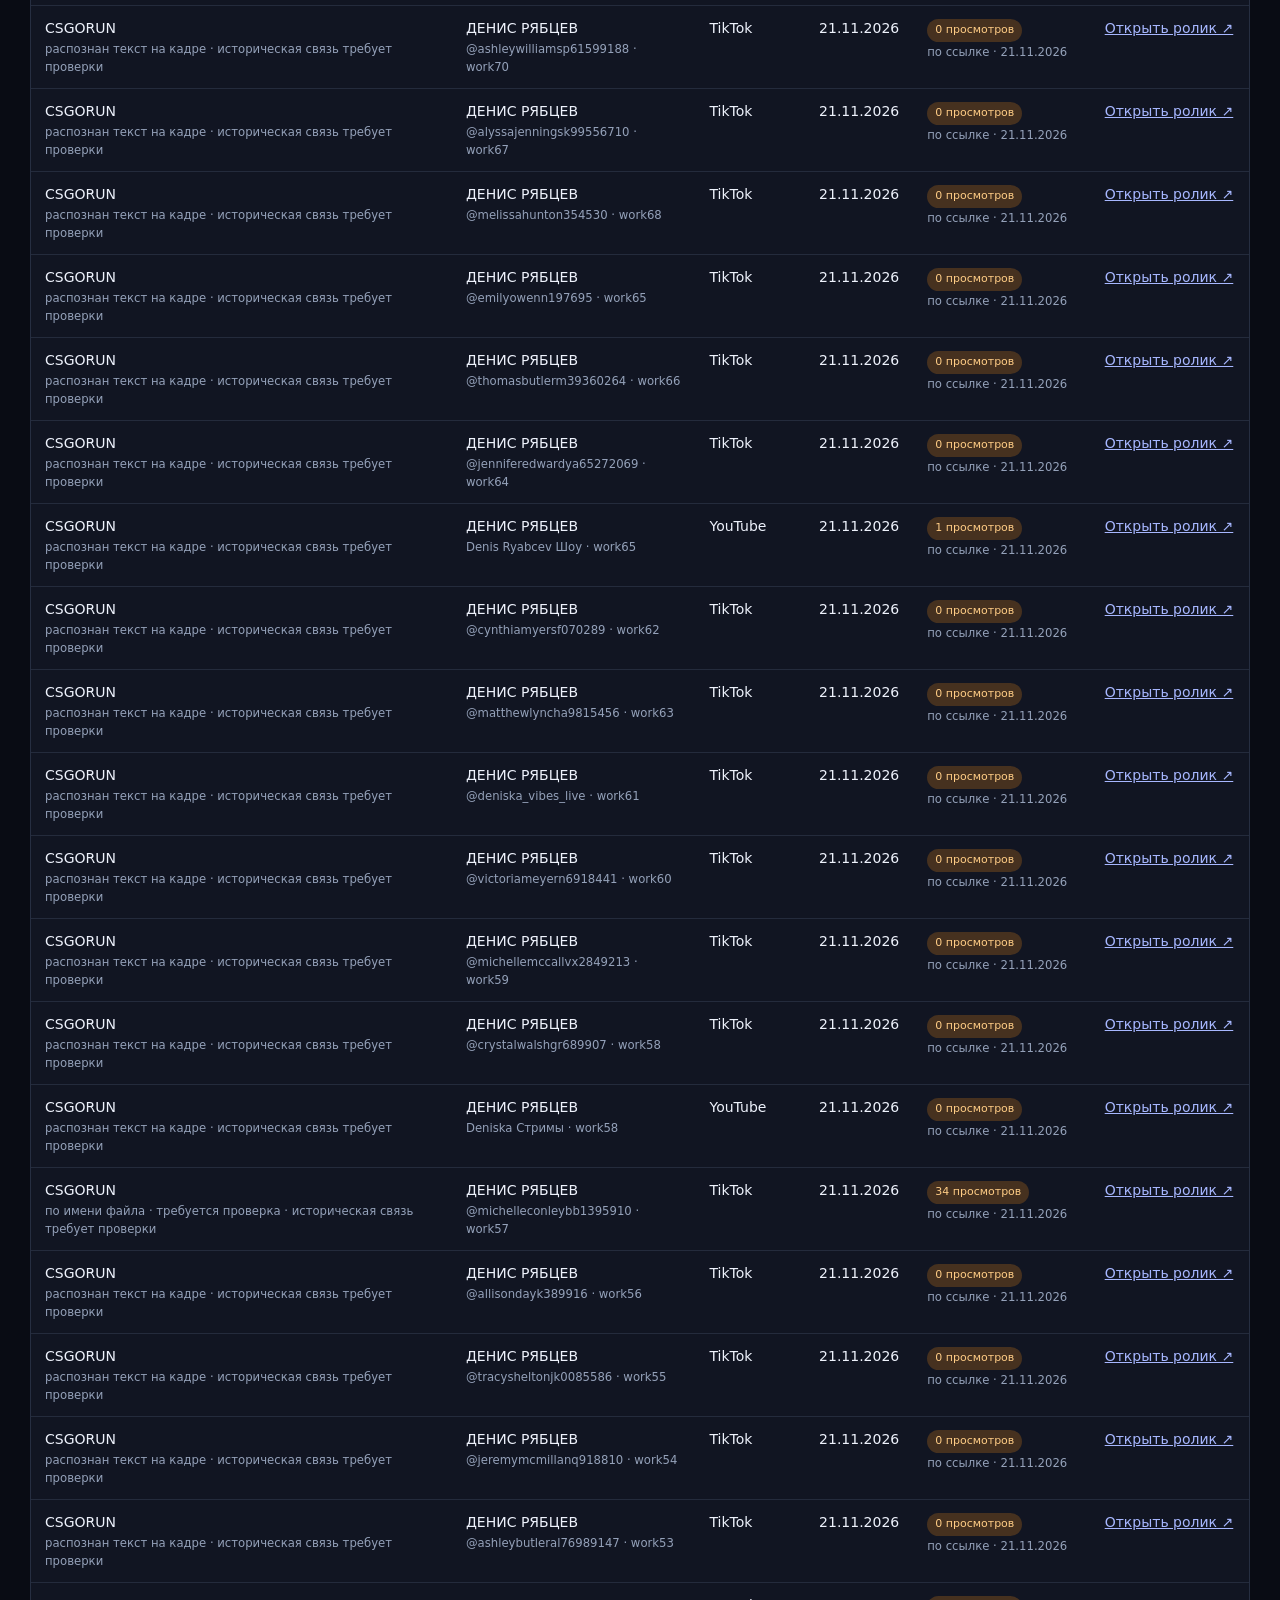
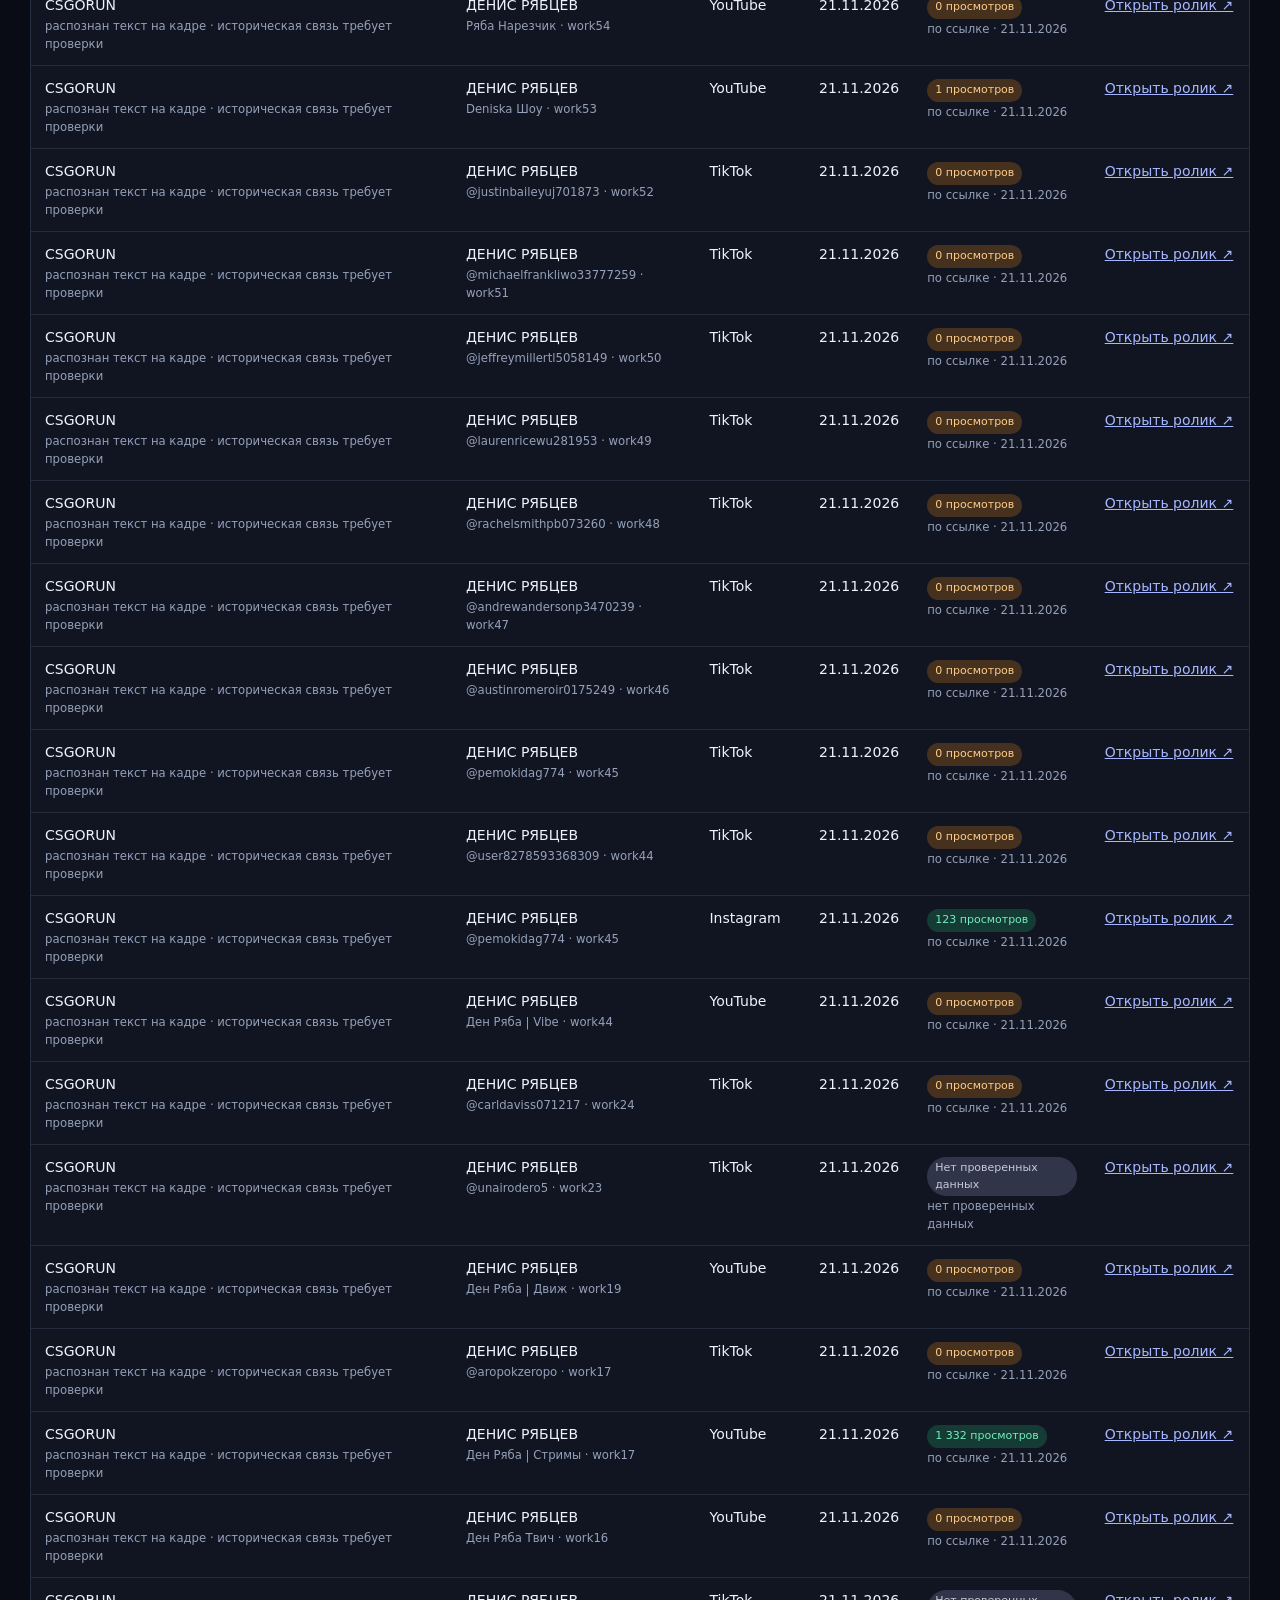
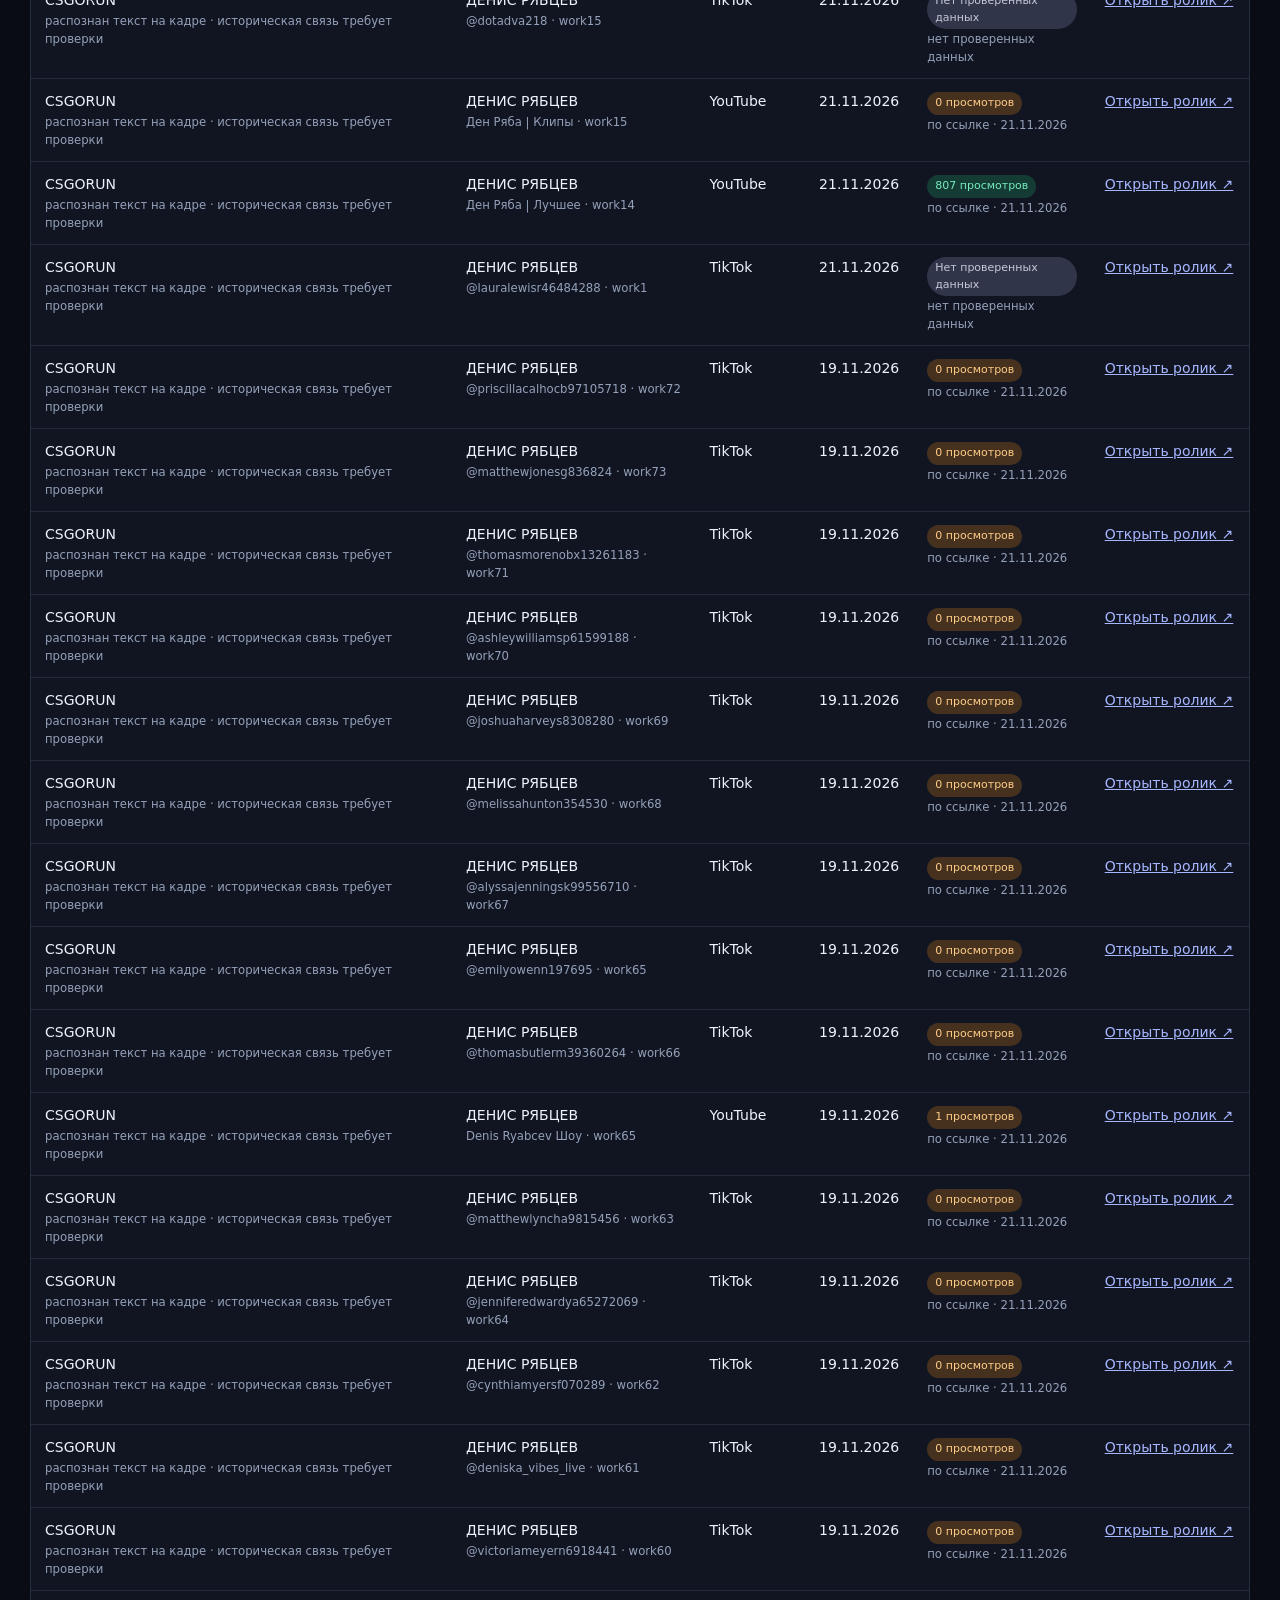
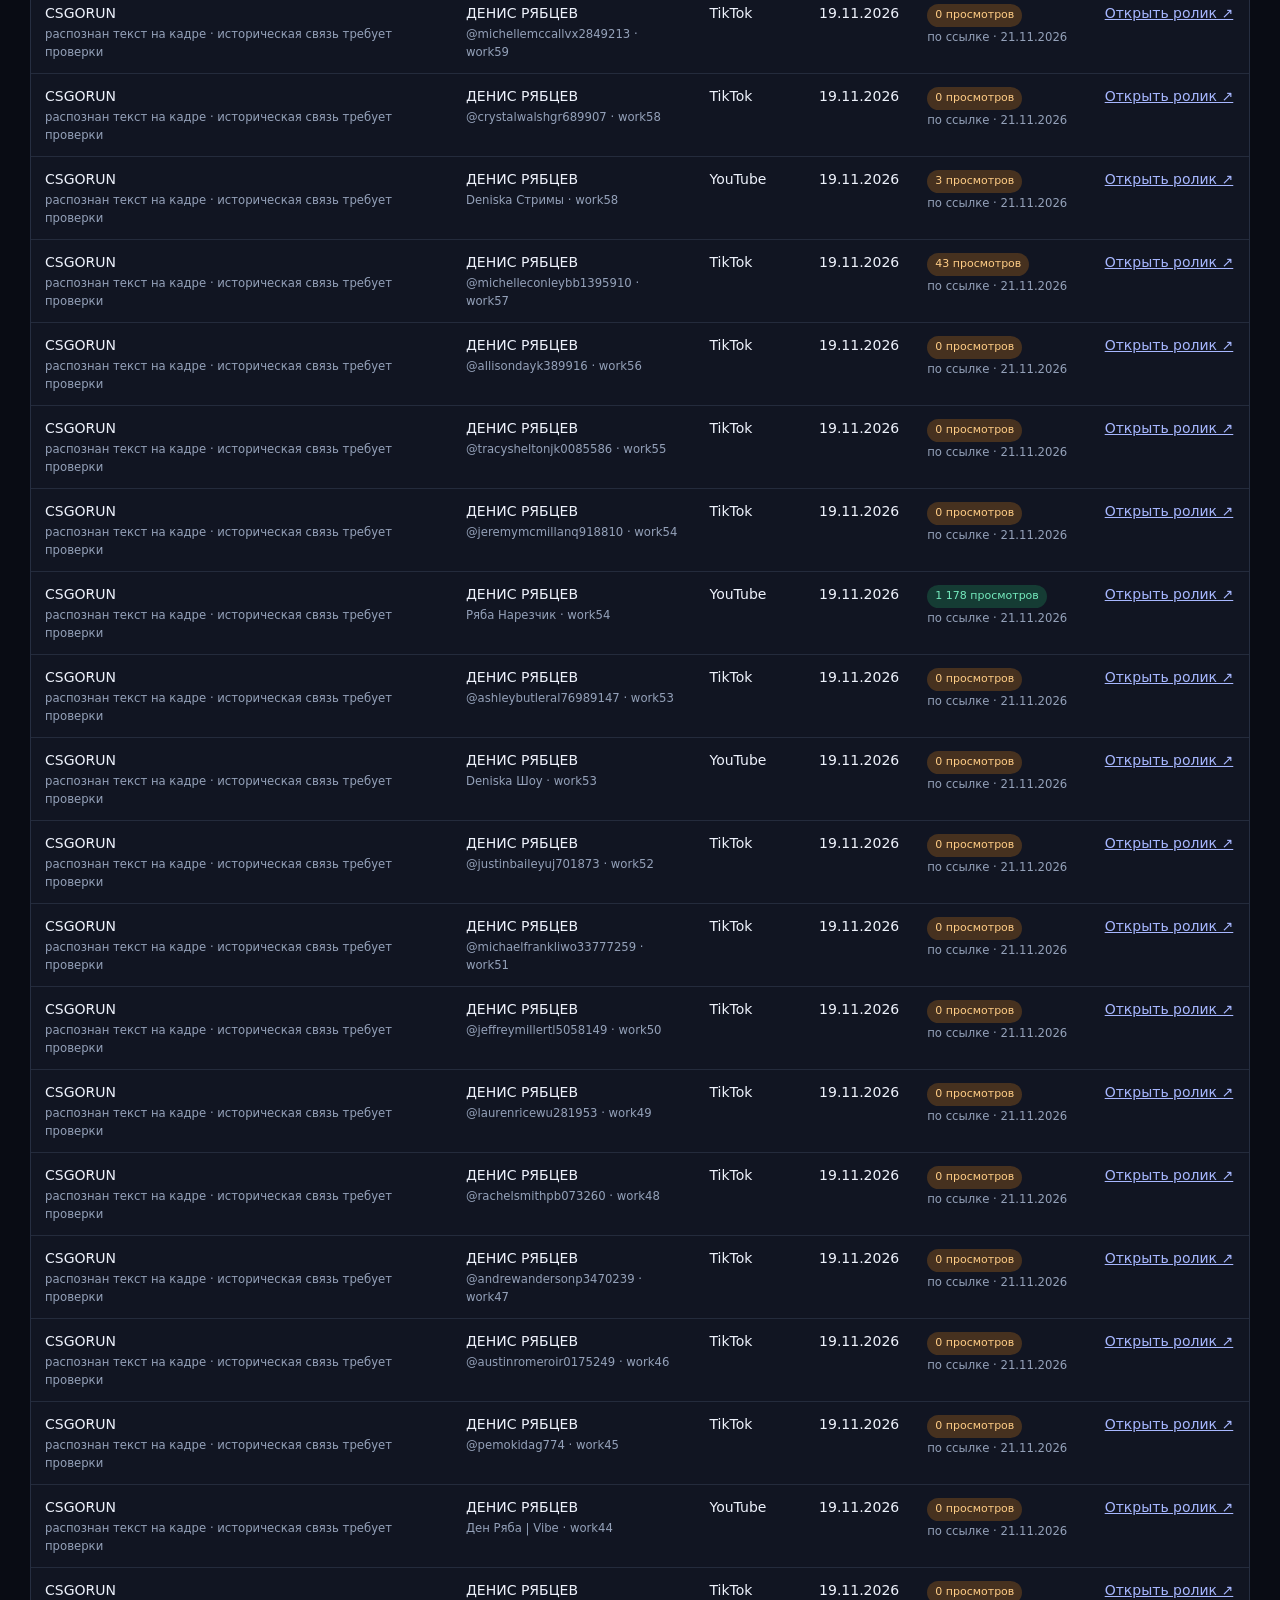
==== commit c850132a: "Update banner reports" ====
--- a/csgorun/index.html
+++ b/csgorun/index.html
@@ -4,13 +4,13 @@
   <meta charset="utf-8">
   <meta name="viewport" content="width=device-width, initial-scale=1">
   <title>Аналитика рекламных баннеров</title>
-  <link rel="stylesheet" href="banner-analytics.css?v=20261121-6">
+  <link rel="stylesheet" href="banner-analytics.css?v=20261121-7">
 </head>
 <body>
   <main class="shell">
     <header class="top">
       <div><div class="eyebrow">MULTI-PLATFORM PUBLISHER</div><h1>Аналитика баннеров</h1><p>Публикации с рекламными плашками и сохранённые просмотры</p></div>
-      <div class="top-actions"><a class="button ghost local-only" href="/">← Панель</a><button id="scan" class="button ghost local-only">Искать баннеры</button><button id="refresh-views" class="button ghost local-only">Обновить просмотры</button><button id="share" class="button primary">Поделиться</button></div>
+      <div class="top-actions"><a class="button ghost local-only" href="/">← Панель</a><button id="scan" class="button ghost local-only">Искать баннеры</button><button id="refresh-views" class="button ghost local-only">Обновить отчёт</button><button id="share" class="button primary">Поделиться</button></div>
     </header>
     <div id="notice" class="notice">Загружаем данные…</div>
     <section class="filters">
@@ -28,6 +28,6 @@
     <section class="local-only"><div class="section-head"><div><span class="eyebrow">ПРОВЕРКА</span><h2>Неопределённые публикации</h2><p>Можно вручную указать баннер. Показаны последние 500 записей с именем файла.</p></div><button class="button ghost" id="toggle-unassigned">Показать</button></div><div id="unassigned" hidden></div></section>
     <footer>Статистика по рекламным плашкам · Не является измерением уникальных зрителей</footer>
   </main>
-  <script src="banner-analytics.js?v=20261121-6"></script>
+  <script src="banner-analytics.js?v=20261121-7"></script>
 </body>
 </html>
